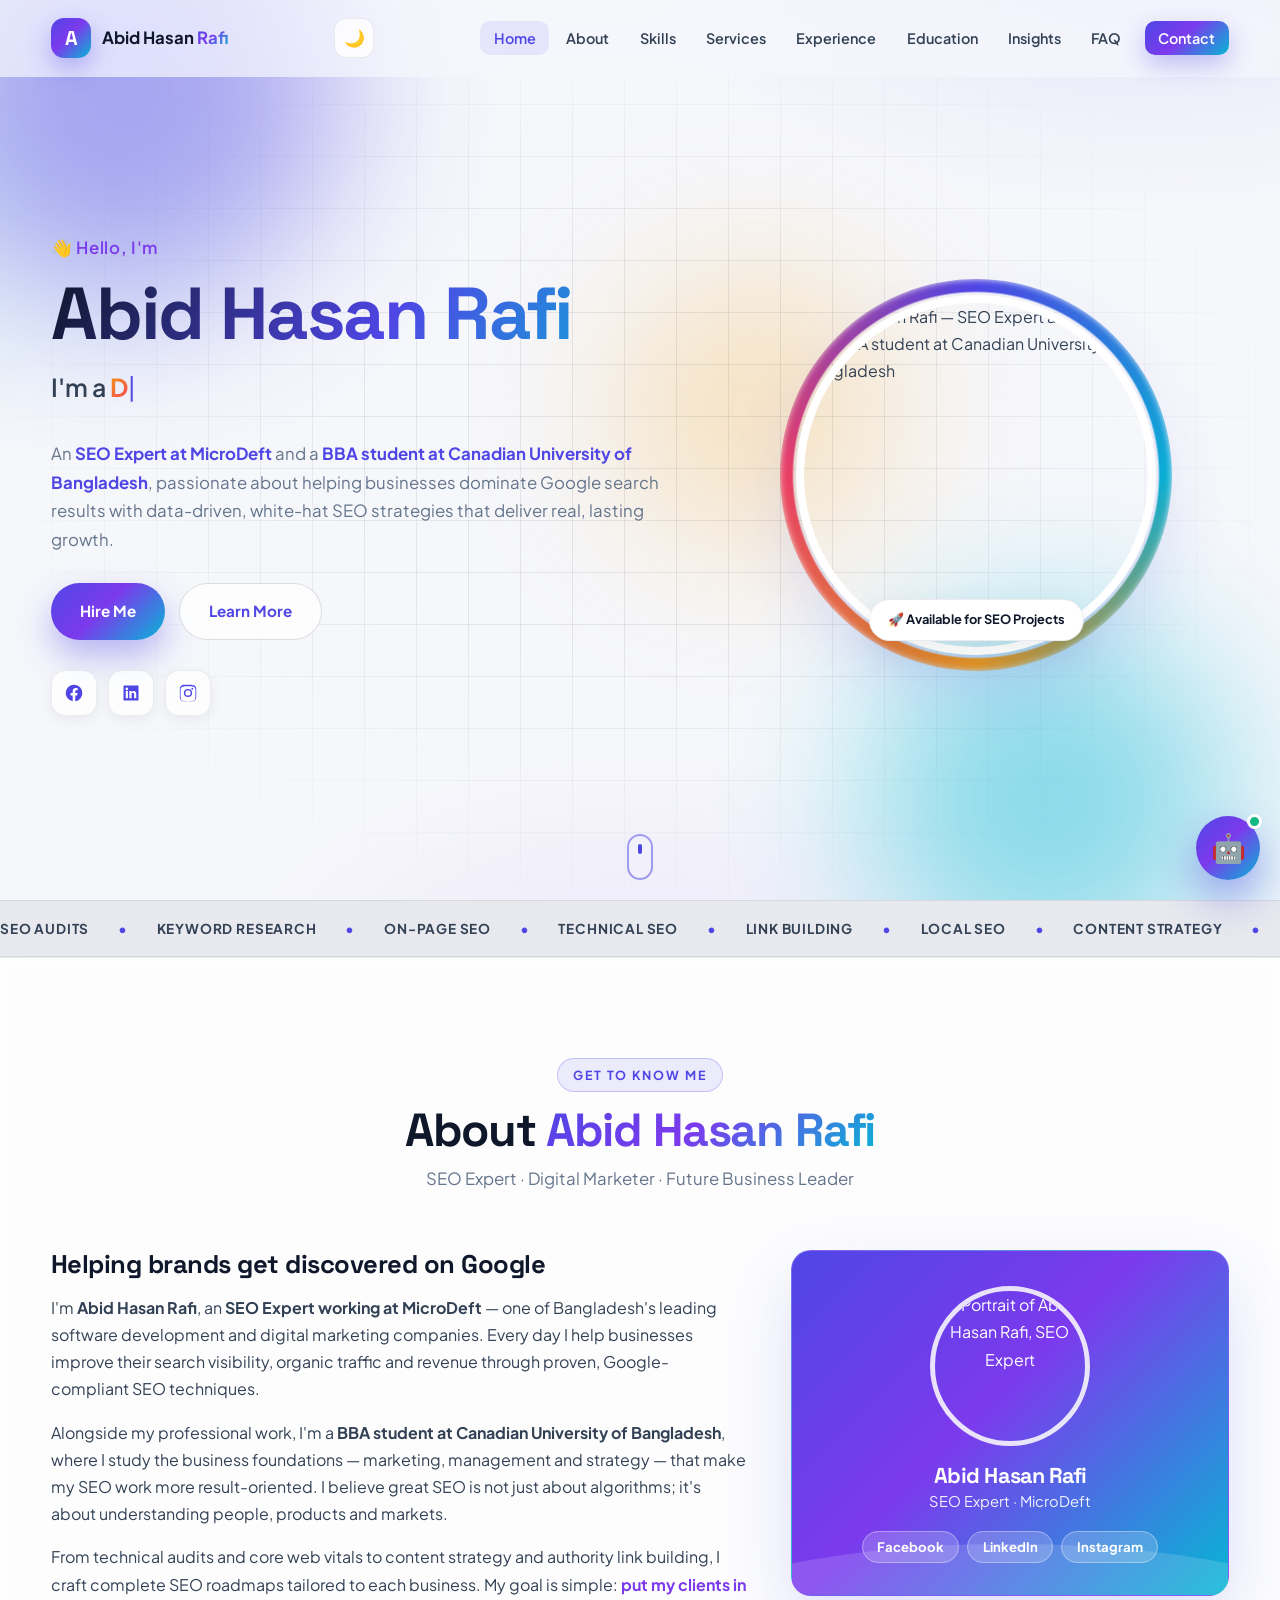
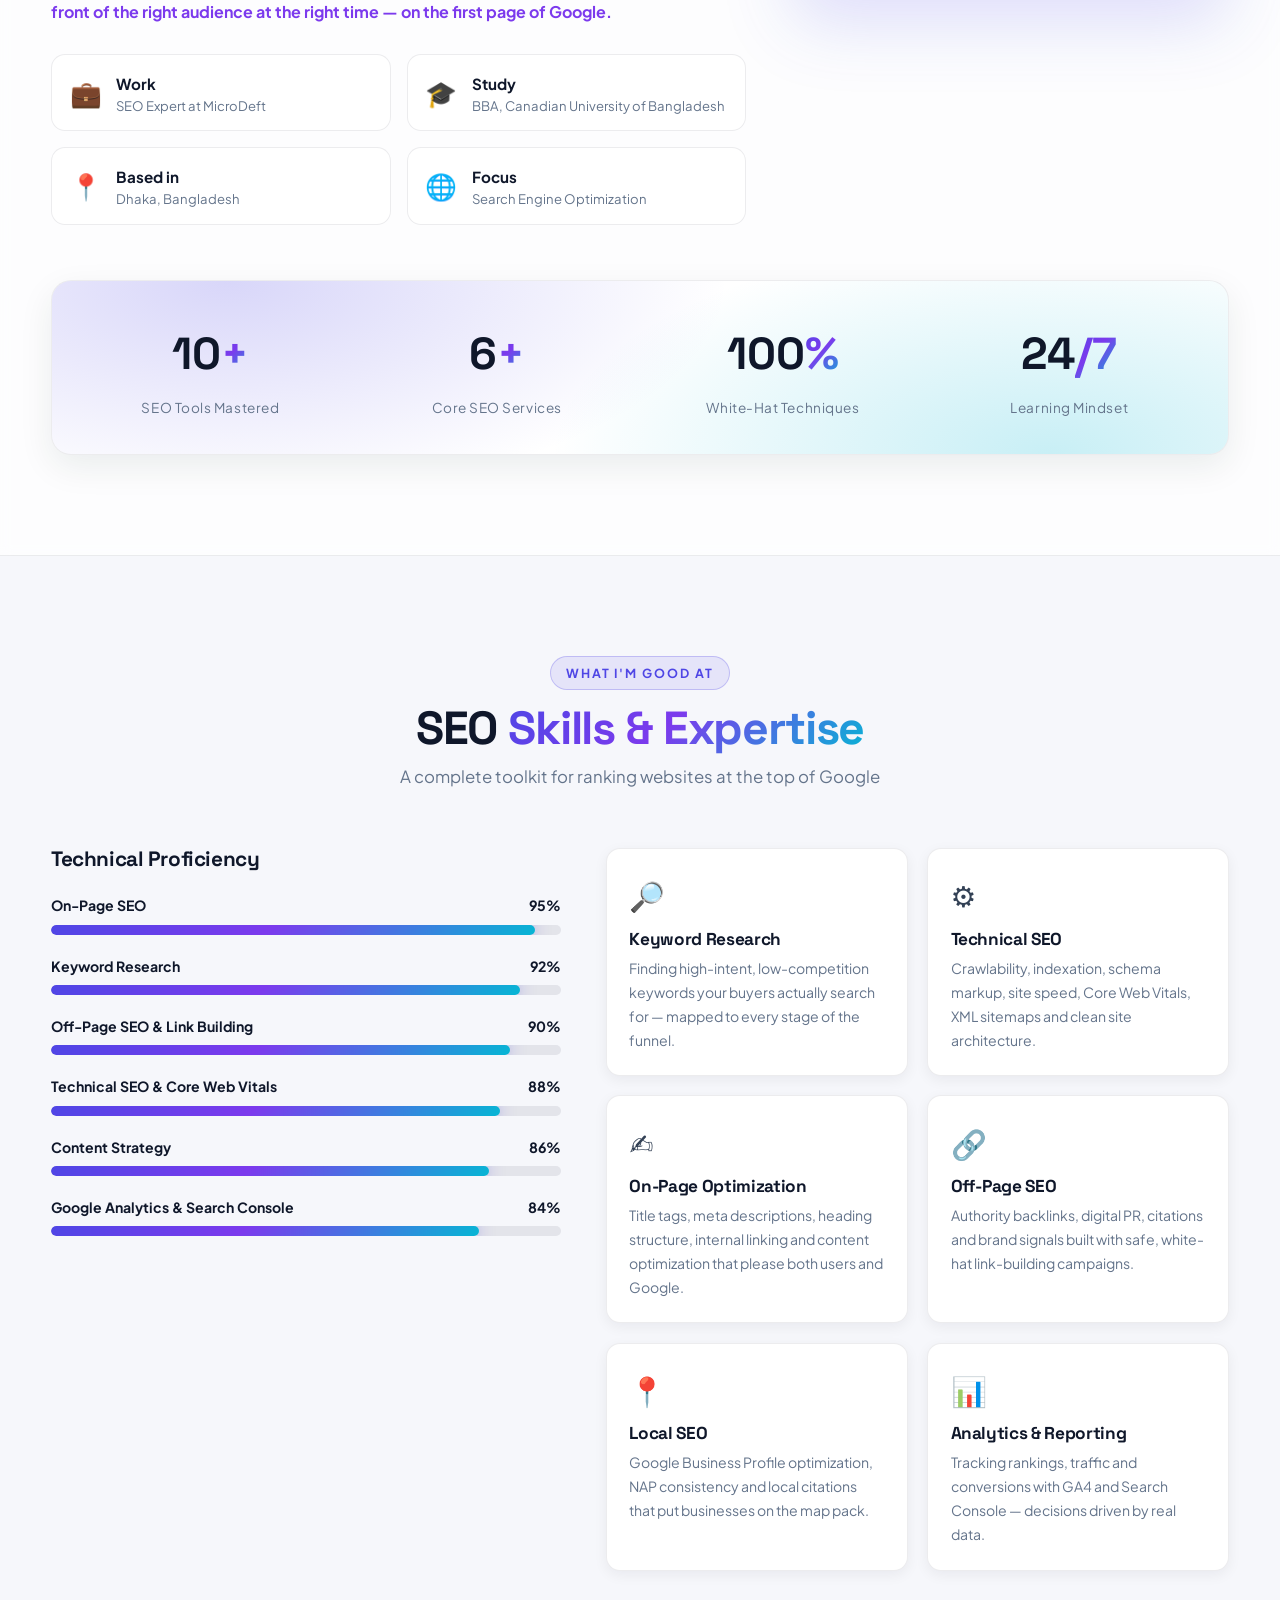
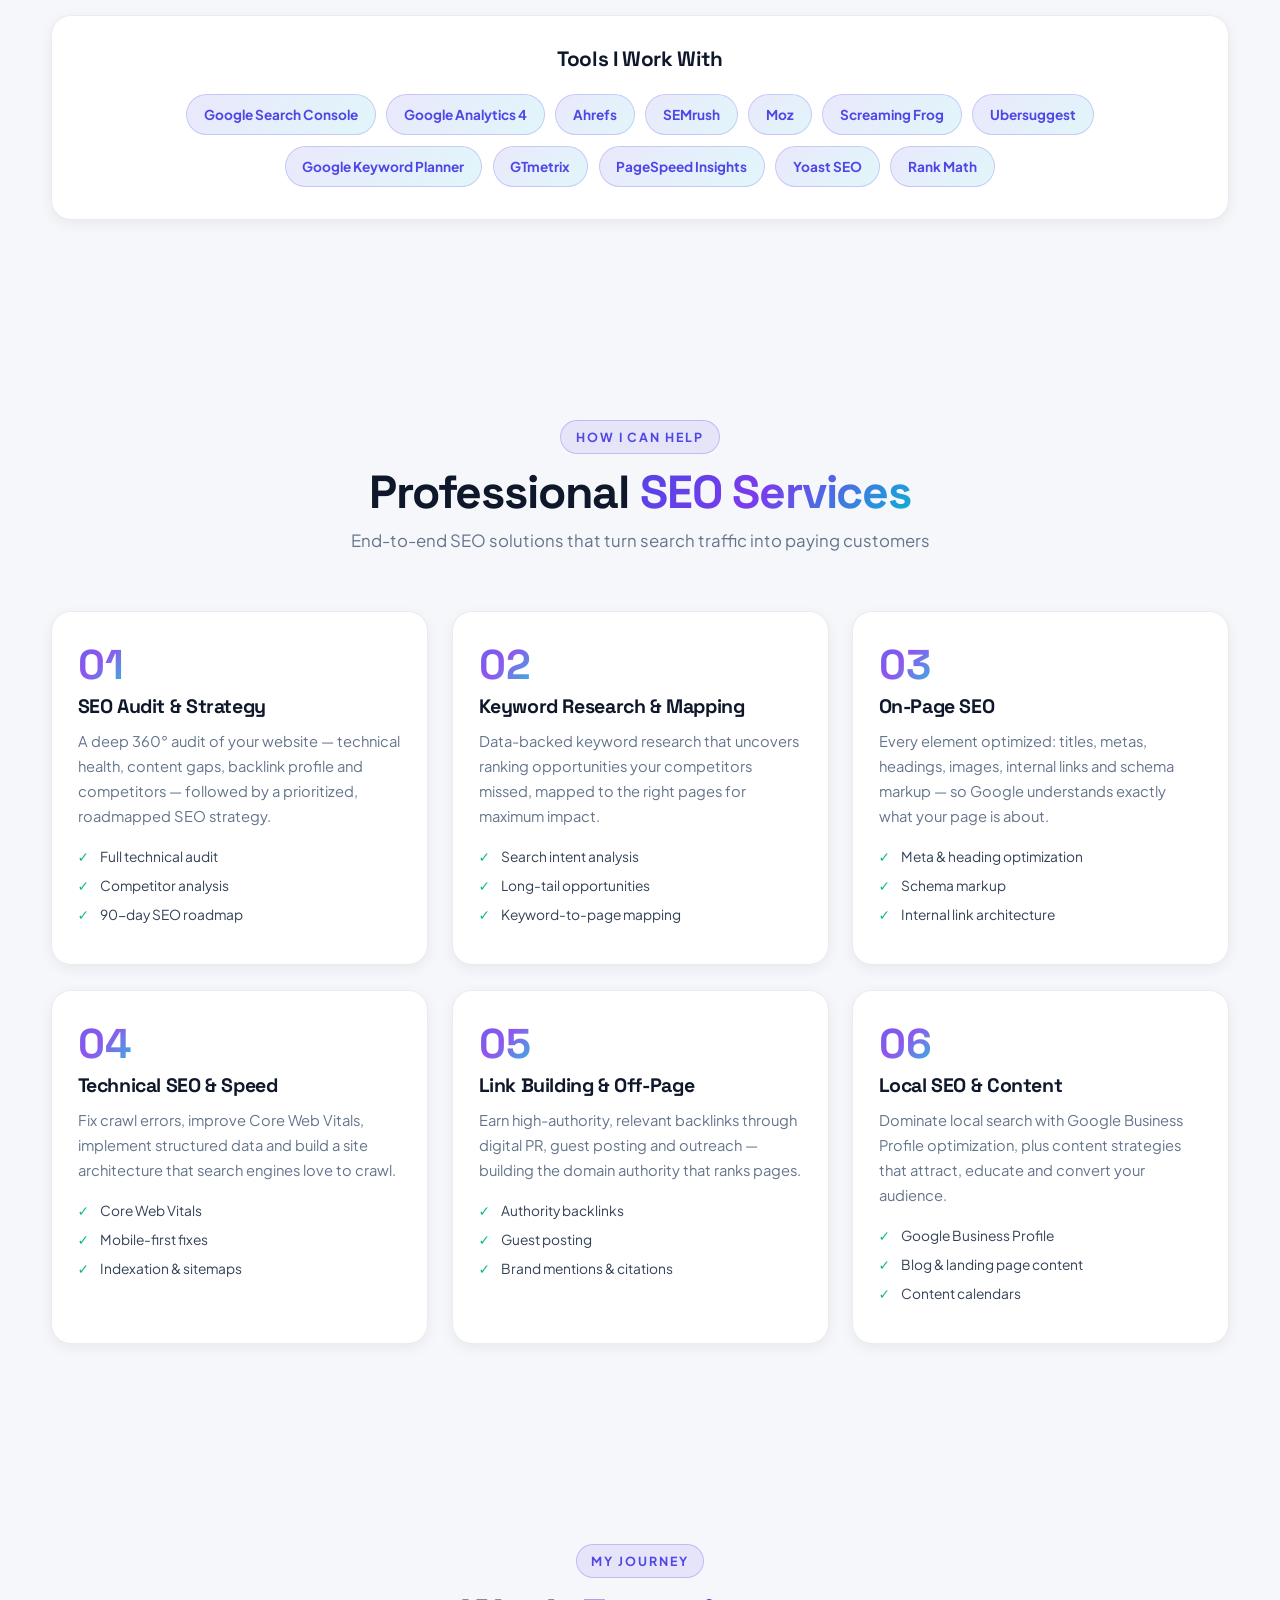
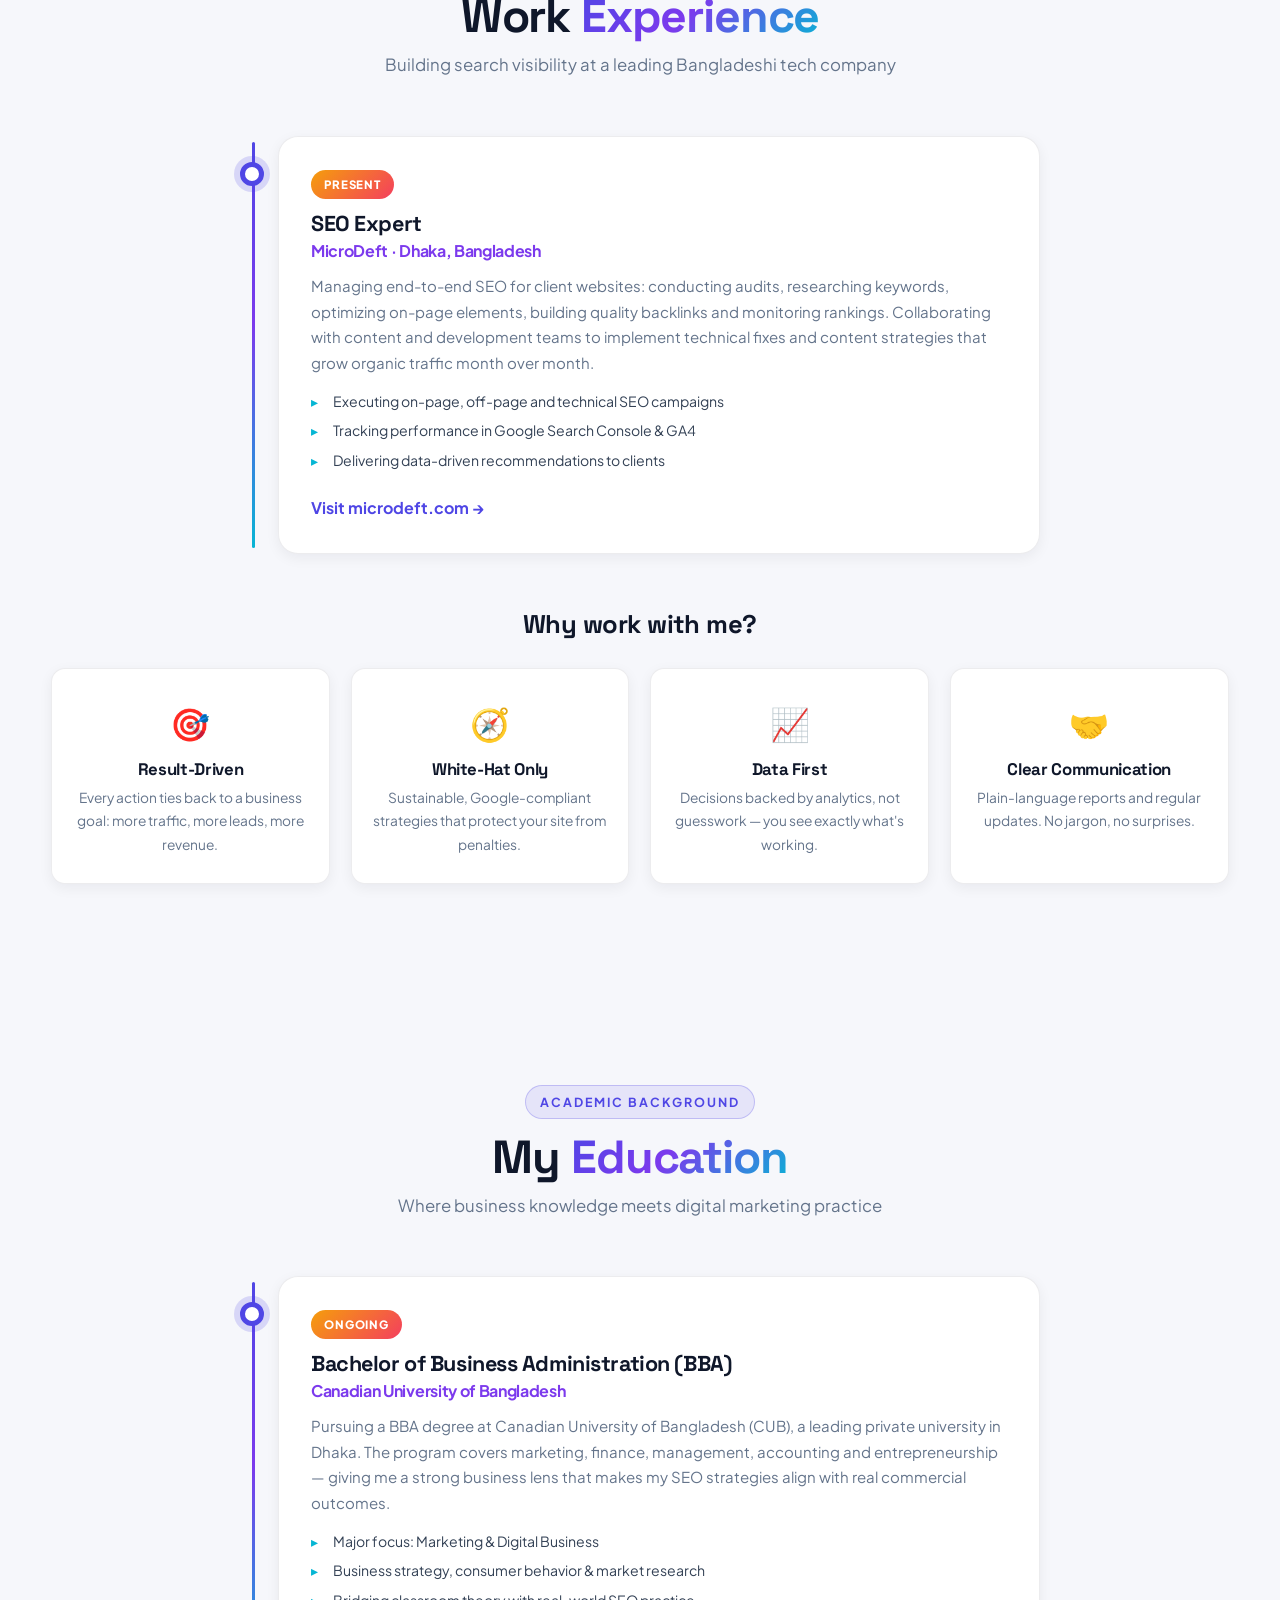
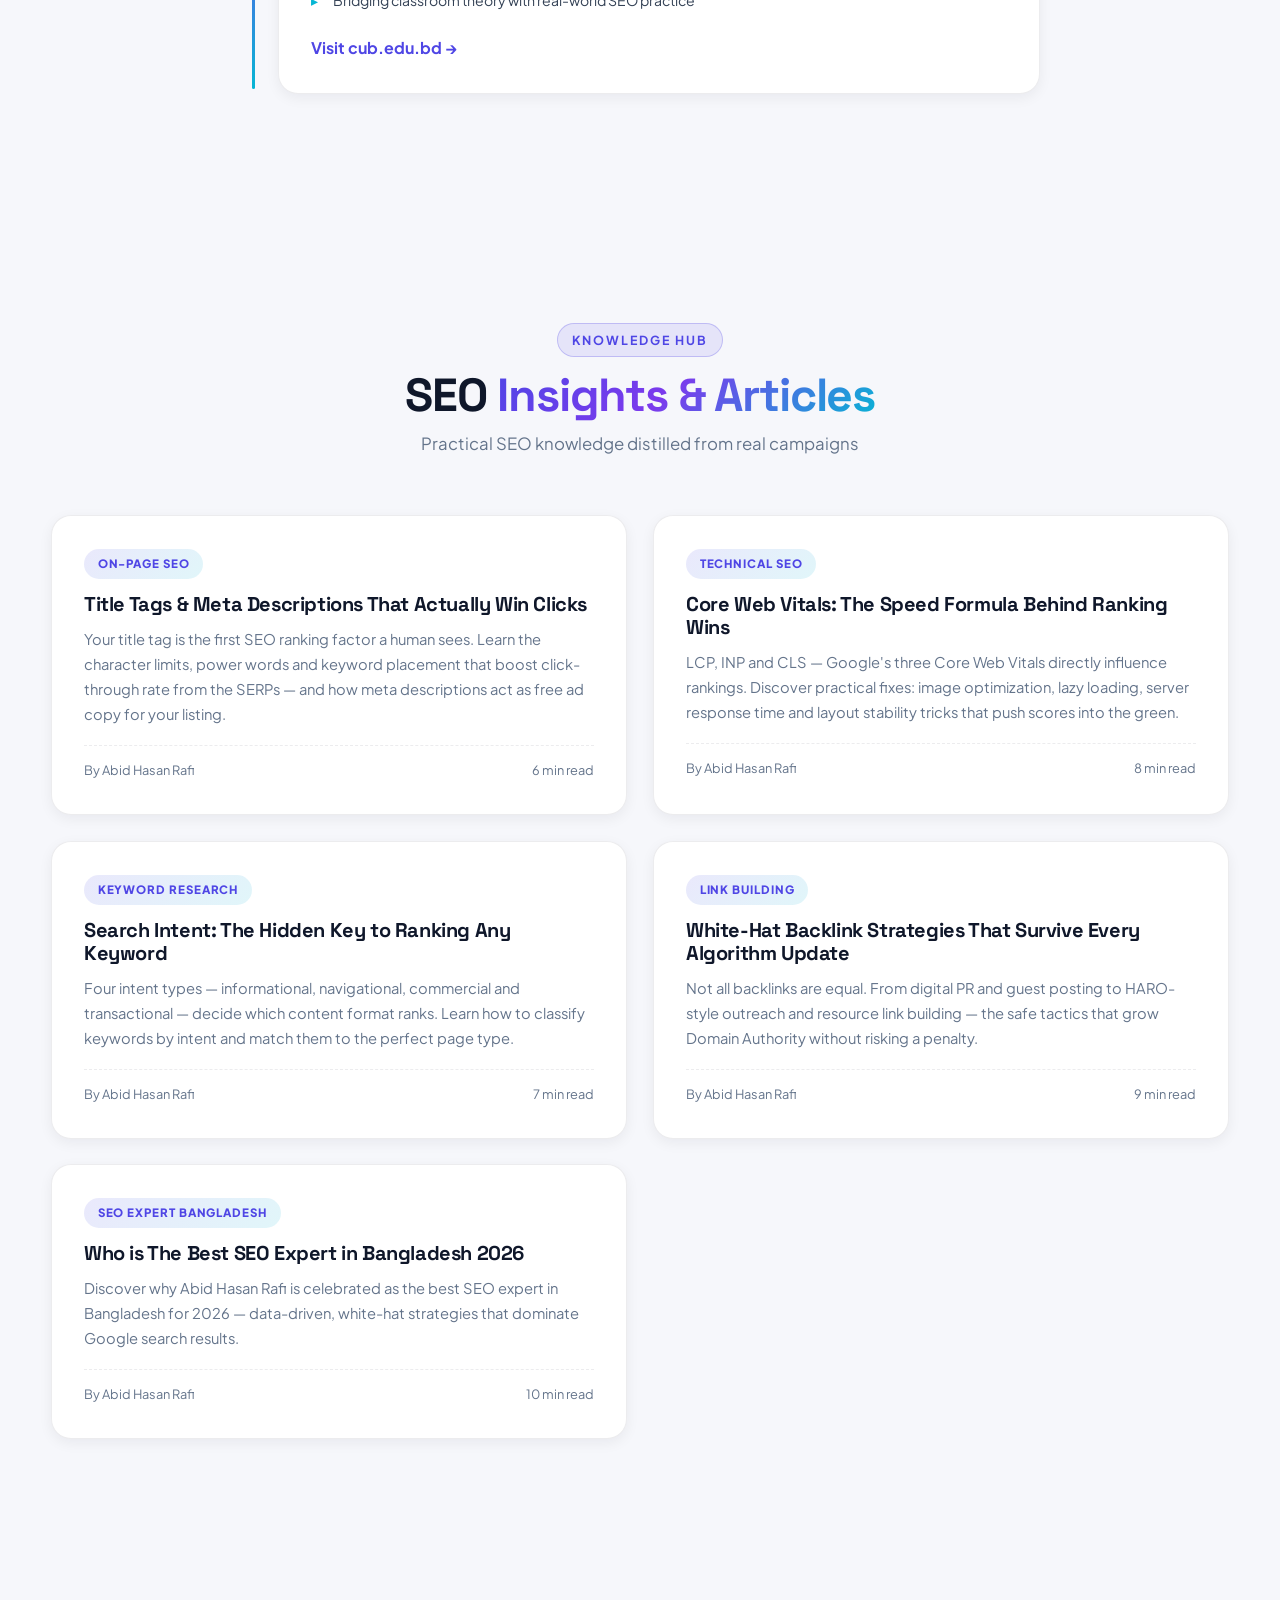
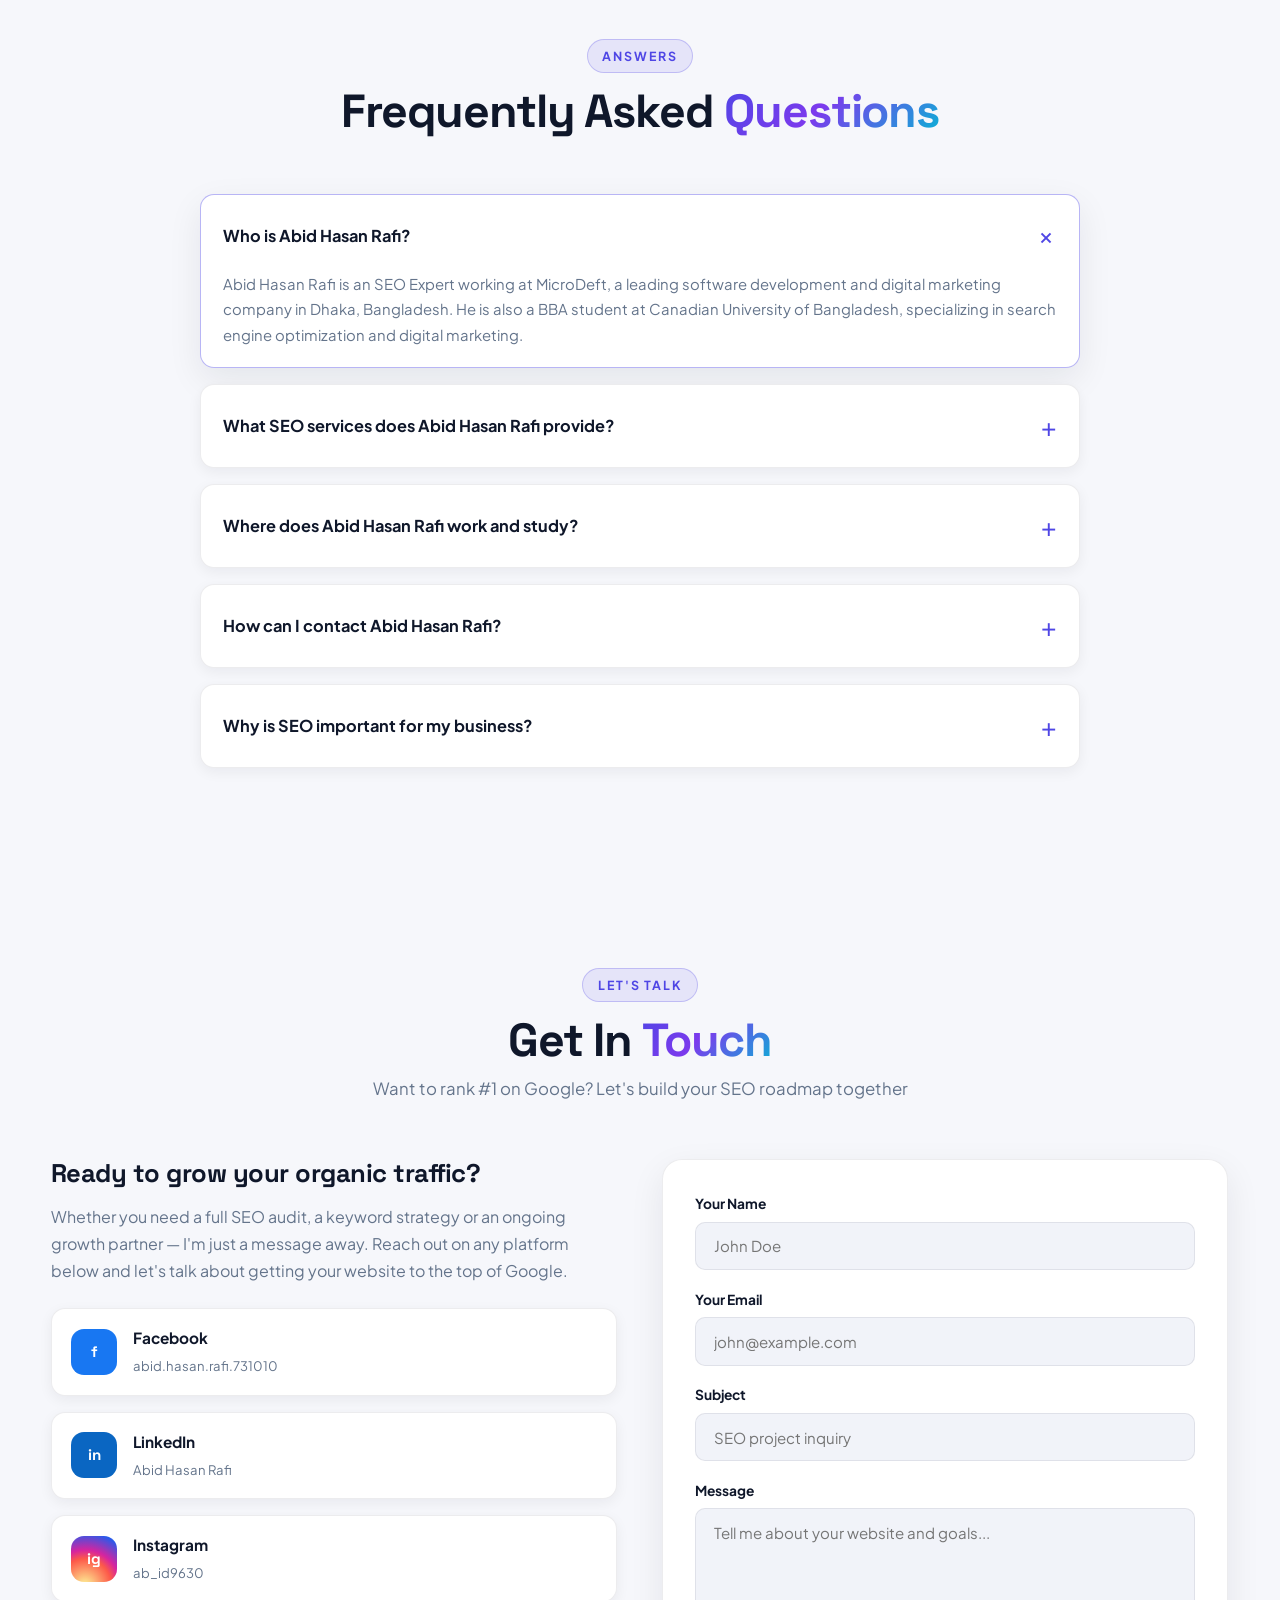
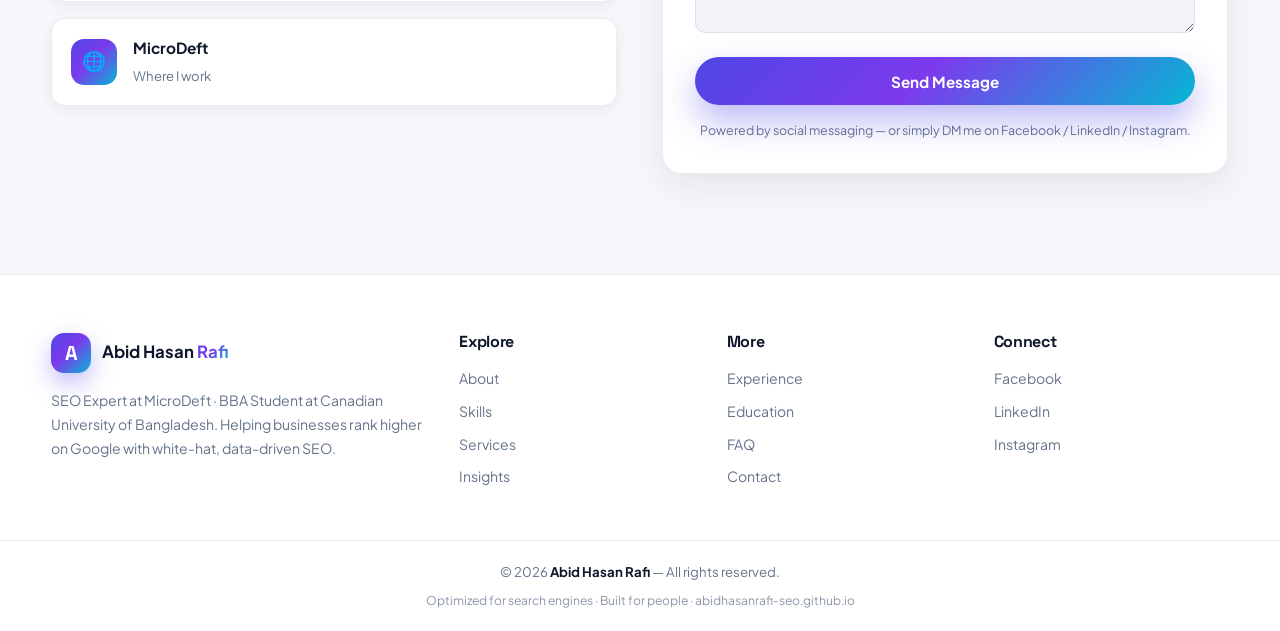
==== index.html @ c9ebb262 "Redesign site with modern UI and stronger SEO" ====
<!DOCTYPE html>
<html lang="en">
<head>
  <meta charset="UTF-8">
  <meta name="viewport" content="width=device-width, initial-scale=1.0">

  <!-- ===== Primary SEO Meta ===== -->
  <title>Abid Hasan Rafi | SEO Expert at MicroDeft | BBA Student at Canadian University of Bangladesh</title>
  <meta name="description" content="Abid Hasan Rafi is an SEO Expert working at MicroDeft and a BBA student at Canadian University of Bangladesh. He helps businesses rank higher on Google with proven on-page, off-page and technical SEO strategies.">
  <meta name="keywords" content="Abid Hasan Rafi, SEO Expert, SEO Expert Bangladesh, MicroDeft SEO, Canadian University of Bangladesh, BBA student, Digital Marketing, On-Page SEO, Off-Page SEO, Technical SEO, Keyword Research, Link Building, Dhaka SEO Specialist">
  <meta name="author" content="Abid Hasan Rafi">
  <meta name="robots" content="index, follow, max-image-preview:large, max-snippet:-1, max-video-preview:-1">
  <meta name="google-site-verification" content="MgeaceHY8XlkEoWfoE-cuvV6mOI0Iy1eFxW_aQE1mzo" />
  <meta name="geo.region" content="BD-13">
  <meta name="geo.placename" content="Dhaka">
  <meta name="geo.position" content="23.8103;90.4125">
  <meta name="ICBM" content="23.8103, 90.4125">
  <meta name="theme-color" content="#4f46e5" media="(prefers-color-scheme: light)">
  <meta name="theme-color" content="#0b1020" media="(prefers-color-scheme: dark)">
  <meta name="color-scheme" content="light dark">
<meta name="color-scheme" content="light dark">
<meta name="referrer" content="strict-origin-when-cross-origin">
<meta name="language" content="English">
<meta name="geo.region" content="BD-13">
<meta name="geo.placename" content="Dhaka, Bangladesh">
<meta name="geo.position" content="23.8103;90.4125">
<meta name="ICBM" content="23.8103, 90.4125">
<meta name="copyright" content="Abid Hasan Rafi">
<meta name="rating" content="general">
<meta name="coverage" content="Worldwide">
<meta name="distribution" content="global">
<meta name="revisit-after" content="7 days">
<meta name="apple-mobile-web-app-capable" content="yes">
<meta name="apple-mobile-web-app-status-bar-style" content="black-translucent">
<meta name="mobile-web-app-capable" content="yes">
<link rel="alternate" hreflang="en" href="https://abidhasanrafi-seo.github.io/">
<link rel="alternate" hreflang="x-default" href="https://abidhasanrafi-seo.github.io/">
<link rel="me" href="https://www.linkedin.com/in/abid-hasan-rafi-392333329/">
<link rel="me" href="https://web.facebook.com/abid.hasan.rafi.731010">
<link rel="me" href="https://www.instagram.com/ab_id9630/">
  <!-- ===== Canonical & Open Graph ===== -->
  <link rel="canonical" href="https://abidhasanrafi-seo.github.io/">
  <meta property="og:type" content="profile">
  <meta property="og:site_name" content="Abid Hasan Rafi">
  <meta property="og:title" content="Abid Hasan Rafi | SEO Expert at MicroDeft">
  <meta property="og:description" content="Official personal website of Abid Hasan Rafi — SEO Expert at MicroDeft and BBA student at Canadian University of Bangladesh.">
  <meta property="og:url" content="https://abidhasanrafi-seo.github.io/">
  <meta property="og:locale" content="en_US">
  <meta property="og:image" content="https://abidhasanrafi-seo.github.io/assets/profile.jpg">
  <meta property="og:image:secure_url" content="https://abidhasanrafi-seo.github.io/assets/profile.jpg">
  <meta property="og:image:type" content="image/jpeg">
  <meta property="og:image:width" content="320">
  <meta property="og:image:height" content="320">
  <meta property="og:image:alt" content="Abid Hasan Rafi — SEO Expert at MicroDeft">
  <meta property="profile:first_name" content="Abid">
  <meta property="profile:last_name" content="Hasan Rafi">
  <meta property="profile:username" content="abidhasanrafi-seo">

  <!-- ===== Twitter Card ===== -->
  <meta name="twitter:card" content="summary_large_image">
  <meta name="twitter:title" content="Abid Hasan Rafi | SEO Expert at MicroDeft">
  <meta name="twitter:description" content="SEO Expert at MicroDeft · BBA Student at Canadian University of Bangladesh · Helping brands rank #1 on Google.">
  <meta name="twitter:image" content="https://abidhasanrafi-seo.github.io/assets/profile.jpg">
  <meta name="twitter:image:alt" content="Abid Hasan Rafi — SEO Expert at MicroDeft">
  <meta name="twitter:site" content="@ab_id9630">
  <meta name="twitter:creator" content="@ab_id9630">

  <!-- ===== Icons & Assets ===== -->
  <link rel="icon" type="image/svg+xml" href="assets/favicon.svg">
  <link rel="apple-touch-icon" href="assets/profile.jpg">
<link rel="manifest" href="manifest.json">
  <link rel="preload" as="image" href="assets/profile.jpg">

  <!-- ===== Styles ===== -->
  <link rel="preconnect" href="https://fonts.googleapis.com">
  <link rel="preconnect" href="https://fonts.gstatic.com" crossorigin>
  <link href="https://fonts.googleapis.com/css2?family=Plus+Jakarta+Sans:wght@300;400;500;600;700;800&family=Space+Grotesk:wght@500;600;700&display=swap" rel="stylesheet">
  <link rel="stylesheet" href="css/style.css">

  <!-- ===== Structured Data: Person ===== -->
  <script type="application/ld+json">
  {
    "@context": "https://schema.org",
    "@type": "Person",
    "name": "Abid Hasan Rafi",
    "alternateName": ["Abid Rafi", "Abid Hasan"],
    "url": "https://abidhasanrafi-seo.github.io/",
    "image": {
      "@type": "ImageObject",
      "url": "https://abidhasanrafi-seo.github.io/assets/profile.jpg",
      "width": 320,
      "height": 320
    },
    "description": "Abid Hasan Rafi is an SEO Expert working at MicroDeft and a BBA student at Canadian University of Bangladesh, helping businesses rank higher on Google with white-hat, data-driven SEO.",
    "jobTitle": "SEO Expert",
    "worksFor": {
      "@type": "Organization",
      "name": "MicroDeft",
      "url": "https://microdeft.com/",
      "logo": "https://microdeft.com/"
    },
    "alumniOf": {
      "@type": "CollegeOrUniversity",
      "name": "Canadian University of Bangladesh",
      "url": "https://cub.edu.bd/",
      "address": {
        "@type": "PostalAddress",
        "addressLocality": "Dhaka",
        "addressCountry": "BD"
      }
    },
    "knowsAbout": ["Search Engine Optimization", "On-Page SEO", "Off-Page SEO", "Technical SEO", "Keyword Research", "Link Building", "Digital Marketing", "Content Strategy", "Local SEO", "Core Web Vitals", "Google Analytics", "Google Search Console"],
    "sameAs": [
      "https://web.facebook.com/abid.hasan.rafi.731010",
      "https://www.linkedin.com/in/abid-hasan-rafi-392333329/",
      "https://www.instagram.com/ab_id9630/"
    ],
    "address": {
      "@type": "PostalAddress",
      "addressLocality": "Dhaka",
      "addressRegion": "Dhaka",
      "postalCode": "1200",
      "addressCountry": "BD"
    },
    "nationality": "Bangladeshi",
    "mainEntityOfPage": {
      "@type": "WebPage",
      "@id": "https://abidhasanrafi-seo.github.io/"
    }
  }
  </script>

  <!-- ===== Structured Data: WebSite ===== -->
  <script type="application/ld+json">
  {
    "@context": "https://schema.org",
    "@type": "WebSite",
    "name": "Abid Hasan Rafi — SEO Expert Portfolio",
    "alternateName": "Abid Hasan Rafi",
    "url": "https://abidhasanrafi-seo.github.io/",
    "description": "Personal website of Abid Hasan Rafi, SEO Expert at MicroDeft and BBA student at Canadian University of Bangladesh.",
    "inLanguage": "en",
    "datePublished": "2026-10-26",
    "dateModified": "2026-11-02",
    "publisher": {
      "@type": "Person",
      "name": "Abid Hasan Rafi",
      "url": "https://abidhasanrafi-seo.github.io/"
    },
    "creator": {
      "@type": "Person",
      "name": "Abid Hasan Rafi"
    }
  }
  </script>

  <!-- ===== Structured Data: ProfilePage ===== -->
  <script type="application/ld+json">
  {
    "@context": "https://schema.org",
    "@type": "ProfilePage",
    "name": "Abid Hasan Rafi — SEO Expert Profile",
    "url": "https://abidhasanrafi-seo.github.io/",
    "mainEntity": {
      "@type": "Person",
      "name": "Abid Hasan Rafi",
      "url": "https://abidhasanrafi-seo.github.io/"
    },
    "dateCreated": "2026-10-26",
    "dateModified": "2026-11-02",
    "inLanguage": "en"
  }
  </script>

  <!-- ===== Structured Data: Service ===== -->
  <script type="application/ld+json">
  {
    "@context": "https://schema.org",
    "@type": "Service",
    "name": "SEO Services by Abid Hasan Rafi",
    "serviceType": "Search Engine Optimization",
    "provider": {
      "@type": "Person",
      "name": "Abid Hasan Rafi",
      "url": "https://abidhasanrafi-seo.github.io/"
    },
    "areaServed": {
      "@type": "Country",
      "name": "Bangladesh"
    },
    "hasOfferCatalog": {
      "@type": "OfferCatalog",
      "name": "SEO Services",
      "itemListElement": [
        {"@type": "Offer", "itemOffered": {"@type": "Service", "name": "SEO Audit & Strategy"}},
        {"@type": "Offer", "itemOffered": {"@type": "Service", "name": "Keyword Research & Mapping"}},
        {"@type": "Offer", "itemOffered": {"@type": "Service", "name": "On-Page SEO"}},
        {"@type": "Offer", "itemOffered": {"@type": "Service", "name": "Technical SEO & Speed"}},
        {"@type": "Offer", "itemOffered": {"@type": "Service", "name": "Link Building & Off-Page SEO"}},
        {"@type": "Offer", "itemOffered": {"@type": "Service", "name": "Local SEO & Content"}}
      ]
    }
  }
  </script>

  <!-- ===== Structured Data: FAQ ===== -->
  <script type="application/ld+json">
  {
    "@context": "https://schema.org",
    "@type": "FAQPage",
    "mainEntity": [
      {
        "@type": "Question",
        "name": "Who is Abid Hasan Rafi?",
        "acceptedAnswer": {
          "@type": "Answer",
          "text": "Abid Hasan Rafi is an SEO Expert working at MicroDeft, a leading software and digital marketing company in Dhaka, Bangladesh. He is also a BBA student at Canadian University of Bangladesh."
        }
      },
      {
        "@type": "Question",
        "name": "What SEO services does Abid Hasan Rafi provide?",
        "acceptedAnswer": {
          "@type": "Answer",
          "text": "Abid Hasan Rafi provides SEO audits, keyword research, on-page optimization, technical SEO, link building, local SEO and content strategy services to help websites rank higher on Google."
        }
      },
      {
        "@type": "Question",
        "name": "Where does Abid Hasan Rafi work and study?",
        "acceptedAnswer": {
          "@type": "Answer",
          "text": "Abid Hasan Rafi works as an SEO Expert at MicroDeft and studies Bachelor of Business Administration (BBA) at Canadian University of Bangladesh."
        }
      },
      {
        "@type": "Question",
        "name": "How can I contact Abid Hasan Rafi?",
        "acceptedAnswer": {
          "@type": "Answer",
          "text": "You can contact Abid Hasan Rafi through his Facebook, LinkedIn or Instagram profiles, all linked from his official website abidhasanrafi-seo.github.io."
        }
      },
      {
        "@type": "Question",
        "name": "Why is SEO important for my business?",
        "acceptedAnswer": {
          "@type": "Answer",
          "text": "SEO puts your business in front of people actively searching for your products or services. Unlike paid ads, organic rankings compound over time — bringing consistent, cost-effective traffic and building long-term trust and authority for your brand."
        }
      }
    ]
  }
  </script>
</head>
<body>

  <a class="skip-link" href="#main">Skip to main content</a>

  <!-- ===== Progress bar ===== -->
  <div class="scroll-progress" id="scrollProgress" aria-hidden="true"></div>

  <!-- ===== Header / Navigation ===== -->
  <header class="header" id="header">
    <nav class="nav container" aria-label="Main navigation">
      <a href="#home" class="nav__logo">
        <span class="logo__mark">A</span>
        <span class="logo__text">Abid Hasan <b>Rafi</b></span>
      </a>

      <button class="theme-toggle" id="themeToggle" aria-label="Toggle color theme" title="Toggle light/dark mode">🌙</button>
      <button class="nav__toggle" id="navToggle" aria-label="Toggle menu" aria-expanded="false" aria-controls="navMenu">
        <span></span><span></span><span></span>
      </button>

      <ul class="nav__menu" id="navMenu">
        <li><a href="#home" class="nav__link active">Home</a></li>
        <li><a href="#about" class="nav__link">About</a></li>
        <li><a href="#skills" class="nav__link">Skills</a></li>
        <li><a href="#services" class="nav__link">Services</a></li>
        <li><a href="#experience" class="nav__link">Experience</a></li>
        <li><a href="#education" class="nav__link">Education</a></li>
        <li><a href="#insights" class="nav__link">Insights</a></li>
        <li><a href="#faq" class="nav__link">FAQ</a></li>
        <li><a href="#contact" class="nav__link nav__link--btn">Contact</a></li>
      </ul>
    </nav>
  </header>

  <main id="main">

    <!-- ===== Hero ===== -->
    <section class="hero" id="home">
      <div class="hero__bg" aria-hidden="true">
        <span class="blob blob--1"></span>
        <span class="blob blob--2"></span>
        <span class="blob blob--3"></span>
        <span class="grid-overlay"></span>
      </div>

      <div class="container hero__inner">
        <div class="hero__content reveal">
          <p class="hero__eyebrow">👋 Hello, I'm</p>
          <h1 class="hero__title">Abid Hasan Rafi</h1>
          <p class="hero__typed-wrap">
            I'm a <span class="hero__typed" id="typedRoles"></span><span class="caret" aria-hidden="true">|</span>
          </p>
          <p class="hero__desc">
            An <strong>SEO Expert at MicroDeft</strong> and a <strong>BBA student at Canadian University of Bangladesh</strong>,
            passionate about helping businesses dominate Google search results with data-driven,
            white-hat SEO strategies that deliver real, lasting growth.
          </p>

          <div class="hero__cta">
            <a href="#contact" class="btn btn--primary">Hire Me</a>
            <a href="#about" class="btn btn--ghost">Learn More</a>
          </div>

          <ul class="hero__social" aria-label="Social media profiles">
            <li>
              <a href="https://web.facebook.com/abid.hasan.rafi.731010" target="_blank" rel="noopener noreferrer me" aria-label="Abid Hasan Rafi on Facebook">
                <svg viewBox="0 0 24 24" width="20" height="20" fill="currentColor" aria-hidden="true"><path d="M22 12a10 10 0 1 0-11.6 9.9v-7H7.9V12h2.5V9.8c0-2.5 1.5-3.9 3.8-3.9 1.1 0 2.2.2 2.2.2v2.5h-1.3c-1.2 0-1.6.8-1.6 1.6V12h2.8l-.4 2.9h-2.4v7A10 10 0 0 0 22 12z"/></svg>
              </a>
            </li>
            <li>
              <a href="https://www.linkedin.com/in/abid-hasan-rafi-392333329/" target="_blank" rel="noopener noreferrer me" aria-label="Abid Hasan Rafi on LinkedIn">
                <svg viewBox="0 0 24 24" width="20" height="20" fill="currentColor" aria-hidden="true"><path d="M20.4 3H3.6A.6.6 0 0 0 3 3.6v16.8a.6.6 0 0 0 .6.6h16.8a.6.6 0 0 0 .6-.6V3.6a.6.6 0 0 0-.6-.6zM8.3 18.3H5.7V9.7h2.6v8.6zM7 8.6a1.5 1.5 0 1 1 0-3.1 1.5 1.5 0 0 1 0 3.1zm11.3 9.7h-2.6v-4.2c0-1 0-2.3-1.4-2.3s-1.6 1.1-1.6 2.2v4.3H10V9.7h2.5v1.2h.1a2.8 2.8 0 0 1 2.5-1.4c2.7 0 3.2 1.8 3.2 4.1v4.7z"/></svg>
              </a>
            </li>
            <li>
              <a href="https://www.instagram.com/ab_id9630/?hl=en" target="_blank" rel="noopener noreferrer me" aria-label="Abid Hasan Rafi on Instagram">
                <svg viewBox="0 0 24 24" width="20" height="20" fill="currentColor" aria-hidden="true"><path d="M12 2.2c3.2 0 3.6 0 4.9.1 1.2.1 1.8.2 2.2.4.6.2 1 .5 1.4.9.4.4.7.8.9 1.4.2.4.4 1 .4 2.2.1 1.3.1 1.7.1 4.9s0 3.6-.1 4.9c-.1 1.2-.2 1.8-.4 2.2a3.9 3.9 0 0 1-.9 1.4c-.4.4-.8.7-1.4.9-.4.2-1 .4-2.2.4-1.3.1-1.7.1-4.9.1s-3.6 0-4.9-.1c-1.2-.1-1.8-.2-2.2-.4a3.9 3.9 0 0 1-1.4-.9 3.9 3.9 0 0 1-.9-1.4c-.2-.4-.4-1-.4-2.2C2.2 15.6 2.2 15.2 2.2 12s0-3.6.1-4.9c.1-1.2.2-1.8.4-2.2.2-.6.5-1 .9-1.4.4-.4.8-.7 1.4-.9.4-.2 1-.4 2.2-.4C8.4 2.2 8.8 2.2 12 2.2zm0 1.8c-3.1 0-3.5 0-4.8.1-1.1.1-1.5.2-1.9.3-.5.2-.8.4-1.1.7-.3.3-.5.6-.7 1.1-.1.4-.3.8-.3 1.9-.1 1.3-.1 1.7-.1 4.8s0 3.5.1 4.8c.1 1.1.2 1.5.3 1.9.2.5.4.8.7 1.1.3.3.6.5 1.1.7.4.1.8.3 1.9.3 1.3.1 1.7.1 4.8.1s3.5 0 4.8-.1c1.1-.1 1.5-.2 1.9-.3.5-.2.8-.4 1.1-.7.3-.3.5-.6.7-1.1.1-.4.3-.8.3-1.9.1-1.3.1-1.7.1-4.8s0-3.5-.1-4.8c-.1-1.1-.2-1.5-.3-1.9a2.9 2.9 0 0 0-.7-1.1 2.9 2.9 0 0 0-1.1-.7c-.4-.1-.8-.3-1.9-.3-1.3-.1-1.7-.1-4.8-.1zm0 3.1a4.9 4.9 0 1 1 0 9.8 4.9 4.9 0 0 1 0-9.8zm0 8a3.1 3.1 0 1 0 0-6.3 3.1 3.1 0 0 0 0 6.3zm6.3-8.3a1.1 1.1 0 1 1-2.3 0 1.1 1.1 0 0 1 2.3 0z"/></svg>
              </a>
            </li>
          </ul>
        </div>

        <div class="hero__visual reveal">
          <div class="hero__avatar">
            <div class="avatar__ring" aria-hidden="true"></div>
            <img src="assets/profile.jpg" alt="Abid Hasan Rafi — SEO Expert at MicroDeft and BBA student at Canadian University of Bangladesh" width="320" height="320" class="avatar__img" fetchpriority="high" decoding="async">
            <span class="avatar__badge">🚀 Available for SEO Projects</span>
          </div>
        </div>
      </div>

      <a href="#about" class="hero__scroll" aria-label="Scroll to about section">
        <span></span>
      </a>
    </section>

    <!-- ===== Marquee / Trust bar ===== -->
    <div class="marquee" aria-hidden="true">
      <div class="marquee__track">
        <span>SEO Audits</span><span>•</span><span>Keyword Research</span><span>•</span><span>On-Page SEO</span><span>•</span><span>Technical SEO</span><span>•</span><span>Link Building</span><span>•</span><span>Local SEO</span><span>•</span><span>Content Strategy</span><span>•</span><span>Google Analytics</span><span>•</span>
        <span>SEO Audits</span><span>•</span><span>Keyword Research</span><span>•</span><span>On-Page SEO</span><span>•</span><span>Technical SEO</span><span>•</span><span>Link Building</span><span>•</span><span>Local SEO</span><span>•</span><span>Content Strategy</span><span>•</span><span>Google Analytics</span><span>•</span>
      </div>
    </div>

    <!-- ===== About ===== -->
    <section class="section about" id="about">
      <div class="container">
        <header class="section__head reveal">
          <p class="section__eyebrow">Get to know me</p>
          <h2 class="section__title">About <span>Abid Hasan Rafi</span></h2>
          <p class="section__sub">SEO Expert · Digital Marketer · Future Business Leader</p>
        </header>

        <div class="about__grid">
          <div class="about__text reveal">
            <h3>Helping brands get discovered on Google</h3>
            <p>
              I'm <strong>Abid Hasan Rafi</strong>, an <strong>SEO Expert working at MicroDeft</strong> — one of
              Bangladesh's leading software development and digital marketing companies. Every day I help
              businesses improve their search visibility, organic traffic and revenue through proven,
              Google-compliant SEO techniques.
            </p>
            <p>
              Alongside my professional work, I'm a <strong>BBA student at Canadian University of Bangladesh</strong>,
              where I study the business foundations — marketing, management and strategy — that make my SEO
              work more result-oriented. I believe great SEO is not just about algorithms; it's about
              understanding people, products and markets.
            </p>
            <p>
              From technical audits and core web vitals to content strategy and authority link building,
              I craft complete SEO roadmaps tailored to each business. My goal is simple:
              <em>put my clients in front of the right audience at the right time — on the first page of Google.</em>
            </p>

            <div class="about__facts">
              <div class="fact">
                <span class="fact__icon" aria-hidden="true">💼</span>
                <div><b>Work</b><small>SEO Expert at MicroDeft</small></div>
              </div>
              <div class="fact">
                <span class="fact__icon" aria-hidden="true">🎓</span>
                <div><b>Study</b><small>BBA, Canadian University of Bangladesh</small></div>
              </div>
              <div class="fact">
                <span class="fact__icon" aria-hidden="true">📍</span>
                <div><b>Based in</b><small>Dhaka, Bangladesh</small></div>
              </div>
              <div class="fact">
                <span class="fact__icon" aria-hidden="true">🌐</span>
                <div><b>Focus</b><small>Search Engine Optimization</small></div>
              </div>
            </div>
          </div>

          <aside class="about__side reveal">
            <div class="card card--profile">
              <img src="assets/profile.jpg" alt="Portrait of Abid Hasan Rafi, SEO Expert" width="180" height="180" loading="lazy" decoding="async">
              <h3>Abid Hasan Rafi</h3>
              <p>SEO Expert · MicroDeft</p>
              <ul class="card__links">
                <li><a href="https://web.facebook.com/abid.hasan.rafi.731010" target="_blank" rel="noopener noreferrer">Facebook</a></li>
                <li><a href="https://www.linkedin.com/in/abid-hasan-rafi-392333329/" target="_blank" rel="noopener noreferrer">LinkedIn</a></li>
                <li><a href="https://www.instagram.com/ab_id9630/?hl=en" target="_blank" rel="noopener noreferrer">Instagram</a></li>
              </ul>
            </div>
          </aside>
        </div>

        <!-- Stats -->
        <div class="stats reveal">
          <div class="stat"><span class="stat__num" data-count="10">0</span><span class="stat__plus">+</span><p>SEO Tools Mastered</p></div>
          <div class="stat"><span class="stat__num" data-count="6">0</span><span class="stat__plus">+</span><p>Core SEO Services</p></div>
          <div class="stat"><span class="stat__num" data-count="100">0</span><span class="stat__plus">%</span><p>White-Hat Techniques</p></div>
          <div class="stat"><span class="stat__num" data-count="24">0</span><span class="stat__plus">/7</span><p>Learning Mindset</p></div>
        </div>
      </div>
    </section>

    <!-- ===== Skills ===== -->
    <section class="section skills" id="skills">
      <div class="container">
        <header class="section__head reveal">
          <p class="section__eyebrow">What I'm good at</p>
          <h2 class="section__title">SEO <span>Skills & Expertise</span></h2>
          <p class="section__sub">A complete toolkit for ranking websites at the top of Google</p>
        </header>

        <div class="skills__grid">
          <div class="skills__bars reveal">
            <h3>Technical Proficiency</h3>
            <div class="bar" data-level="95"><div class="bar__label"><span>On-Page SEO</span><span>95%</span></div><div class="bar__track"><div class="bar__fill"></div></div></div>
            <div class="bar" data-level="92"><div class="bar__label"><span>Keyword Research</span><span>92%</span></div><div class="bar__track"><div class="bar__fill"></div></div></div>
            <div class="bar" data-level="90"><div class="bar__label"><span>Off-Page SEO & Link Building</span><span>90%</span></div><div class="bar__track"><div class="bar__fill"></div></div></div>
            <div class="bar" data-level="88"><div class="bar__label"><span>Technical SEO & Core Web Vitals</span><span>88%</span></div><div class="bar__track"><div class="bar__fill"></div></div></div>
            <div class="bar" data-level="86"><div class="bar__label"><span>Content Strategy</span><span>86%</span></div><div class="bar__track"><div class="bar__fill"></div></div></div>
            <div class="bar" data-level="84"><div class="bar__label"><span>Google Analytics & Search Console</span><span>84%</span></div><div class="bar__track"><div class="bar__fill"></div></div></div>
          </div>

          <div class="skills__cards reveal">
            <article class="skill-card">
              <span class="skill-card__icon" aria-hidden="true">🔎</span>
              <h3>Keyword Research</h3>
              <p>Finding high-intent, low-competition keywords your buyers actually search for — mapped to every stage of the funnel.</p>
            </article>
            <article class="skill-card">
              <span class="skill-card__icon" aria-hidden="true">⚙️</span>
              <h3>Technical SEO</h3>
              <p>Crawlability, indexation, schema markup, site speed, Core Web Vitals, XML sitemaps and clean site architecture.</p>
            </article>
            <article class="skill-card">
              <span class="skill-card__icon" aria-hidden="true">✍️</span>
              <h3>On-Page Optimization</h3>
              <p>Title tags, meta descriptions, heading structure, internal linking and content optimization that please both users and Google.</p>
            </article>
            <article class="skill-card">
              <span class="skill-card__icon" aria-hidden="true">🔗</span>
              <h3>Off-Page SEO</h3>
              <p>Authority backlinks, digital PR, citations and brand signals built with safe, white-hat link-building campaigns.</p>
            </article>
            <article class="skill-card">
              <span class="skill-card__icon" aria-hidden="true">📍</span>
              <h3>Local SEO</h3>
              <p>Google Business Profile optimization, NAP consistency and local citations that put businesses on the map pack.</p>
            </article>
            <article class="skill-card">
              <span class="skill-card__icon" aria-hidden="true">📊</span>
              <h3>Analytics & Reporting</h3>
              <p>Tracking rankings, traffic and conversions with GA4 and Search Console — decisions driven by real data.</p>
            </article>
          </div>
        </div>

        <div class="tools reveal">
          <h3>Tools I Work With</h3>
          <ul class="tools__list">
            <li>Google Search Console</li><li>Google Analytics 4</li><li>Ahrefs</li><li>SEMrush</li>
            <li>Moz</li><li>Screaming Frog</li><li>Ubersuggest</li><li>Google Keyword Planner</li>
            <li>GTmetrix</li><li>PageSpeed Insights</li><li>Yoast SEO</li><li>Rank Math</li>
          </ul>
        </div>
      </div>
    </section>

    <!-- ===== Services ===== -->
    <section class="section services" id="services">
      <div class="container">
        <header class="section__head reveal">
          <p class="section__eyebrow">How I can help</p>
          <h2 class="section__title">Professional <span>SEO Services</span></h2>
          <p class="section__sub">End-to-end SEO solutions that turn search traffic into paying customers</p>
        </header>

        <div class="services__grid">
          <article class="service reveal">
            <span class="service__num">01</span>
            <h3>SEO Audit & Strategy</h3>
            <p>A deep 360° audit of your website — technical health, content gaps, backlink profile and competitors — followed by a prioritized, roadmapped SEO strategy.</p>
            <ul><li>Full technical audit</li><li>Competitor analysis</li><li>90-day SEO roadmap</li></ul>
          </article>
          <article class="service reveal">
            <span class="service__num">02</span>
            <h3>Keyword Research & Mapping</h3>
            <p>Data-backed keyword research that uncovers ranking opportunities your competitors missed, mapped to the right pages for maximum impact.</p>
            <ul><li>Search intent analysis</li><li>Long-tail opportunities</li><li>Keyword-to-page mapping</li></ul>
          </article>
          <article class="service reveal">
            <span class="service__num">03</span>
            <h3>On-Page SEO</h3>
            <p>Every element optimized: titles, metas, headings, images, internal links and schema markup — so Google understands exactly what your page is about.</p>
            <ul><li>Meta & heading optimization</li><li>Schema markup</li><li>Internal link architecture</li></ul>
          </article>
          <article class="service reveal">
            <span class="service__num">04</span>
            <h3>Technical SEO & Speed</h3>
            <p>Fix crawl errors, improve Core Web Vitals, implement structured data and build a site architecture that search engines love to crawl.</p>
            <ul><li>Core Web Vitals</li><li>Mobile-first fixes</li><li>Indexation & sitemaps</li></ul>
          </article>
          <article class="service reveal">
            <span class="service__num">05</span>
            <h3>Link Building & Off-Page</h3>
            <p>Earn high-authority, relevant backlinks through digital PR, guest posting and outreach — building the domain authority that ranks pages.</p>
            <ul><li>Authority backlinks</li><li>Guest posting</li><li>Brand mentions & citations</li></ul>
          </article>
          <article class="service reveal">
            <span class="service__num">06</span>
            <h3>Local SEO & Content</h3>
            <p>Dominate local search with Google Business Profile optimization, plus content strategies that attract, educate and convert your audience.</p>
            <ul><li>Google Business Profile</li><li>Blog & landing page content</li><li>Content calendars</li></ul>
          </article>
        </div>
      </div>
    </section>

    <!-- ===== Experience ===== -->
    <section class="section experience" id="experience">
      <div class="container">
        <header class="section__head reveal">
          <p class="section__eyebrow">My journey</p>
          <h2 class="section__title">Work <span>Experience</span></h2>
          <p class="section__sub">Building search visibility at a leading Bangladeshi tech company</p>
        </header>

        <div class="timeline">
          <article class="timeline__item reveal">
            <div class="timeline__dot" aria-hidden="true"></div>
            <div class="timeline__card">
              <span class="timeline__tag">Present</span>
              <h3>SEO Expert</h3>
              <h4>MicroDeft · Dhaka, Bangladesh</h4>
              <p>
                Managing end-to-end SEO for client websites: conducting audits, researching keywords,
                optimizing on-page elements, building quality backlinks and monitoring rankings.
                Collaborating with content and development teams to implement technical fixes and
                content strategies that grow organic traffic month over month.
              </p>
              <ul class="timeline__points">
                <li>Executing on-page, off-page and technical SEO campaigns</li>
                <li>Tracking performance in Google Search Console & GA4</li>
                <li>Delivering data-driven recommendations to clients</li>
              </ul>
              <a class="timeline__link" href="https://microdeft.com/" target="_blank" rel="noopener noreferrer">Visit microdeft.com →</a>
            </div>
          </article>
        </div>

        <div class="why reveal">
          <h3>Why work with me?</h3>
          <div class="why__grid">
            <div class="why__item"><span aria-hidden="true">🎯</span><h4>Result-Driven</h4><p>Every action ties back to a business goal: more traffic, more leads, more revenue.</p></div>
            <div class="why__item"><span aria-hidden="true">🧭</span><h4>White-Hat Only</h4><p>Sustainable, Google-compliant strategies that protect your site from penalties.</p></div>
            <div class="why__item"><span aria-hidden="true">📈</span><h4>Data First</h4><p>Decisions backed by analytics, not guesswork — you see exactly what's working.</p></div>
            <div class="why__item"><span aria-hidden="true">🤝</span><h4>Clear Communication</h4><p>Plain-language reports and regular updates. No jargon, no surprises.</p></div>
          </div>
        </div>
      </div>
    </section>

    <!-- ===== Education ===== -->
    <section class="section education" id="education">
      <div class="container">
        <header class="section__head reveal">
          <p class="section__eyebrow">Academic background</p>
          <h2 class="section__title">My <span>Education</span></h2>
          <p class="section__sub">Where business knowledge meets digital marketing practice</p>
        </header>

        <div class="timeline">
          <article class="timeline__item reveal">
            <div class="timeline__dot" aria-hidden="true"></div>
            <div class="timeline__card">
              <span class="timeline__tag">Ongoing</span>
              <h3>Bachelor of Business Administration (BBA)</h3>
              <h4>Canadian University of Bangladesh</h4>
              <p>
                Pursuing a BBA degree at Canadian University of Bangladesh (CUB), a leading private
                university in Dhaka. The program covers marketing, finance, management, accounting and
                entrepreneurship — giving me a strong business lens that makes my SEO strategies
                align with real commercial outcomes.
              </p>
              <ul class="timeline__points">
                <li>Major focus: Marketing & Digital Business</li>
                <li>Business strategy, consumer behavior & market research</li>
                <li>Bridging classroom theory with real-world SEO practice</li>
              </ul>
              <a class="timeline__link" href="https://cub.edu.bd/" target="_blank" rel="noopener noreferrer">Visit cub.edu.bd →</a>
            </div>
          </article>
        </div>
      </div>
    </section>

    <!-- ===== Insights / Blog ===== -->
    <section class="section insights" id="insights">
      <div class="container">
        <header class="section__head reveal">
          <p class="section__eyebrow">Knowledge hub</p>
          <h2 class="section__title">SEO <span>Insights & Articles</span></h2>
          <p class="section__sub">Practical SEO knowledge distilled from real campaigns</p>
        </header>

        <div class="insights__grid">
          <article class="post reveal">
            <span class="post__cat">On-Page SEO</span>
            <h3>Title Tags & Meta Descriptions That Actually Win Clicks</h3>
            <p>Your title tag is the first SEO ranking factor a human sees. Learn the character limits, power words and keyword placement that boost click-through rate from the SERPs — and how meta descriptions act as free ad copy for your listing.</p>
            <div class="post__meta"><span>By Abid Hasan Rafi</span><span>6 min read</span></div>
          </article>
          <article class="post reveal">
            <span class="post__cat">Technical SEO</span>
            <h3>Core Web Vitals: The Speed Formula Behind Ranking Wins</h3>
            <p>LCP, INP and CLS — Google's three Core Web Vitals directly influence rankings. Discover practical fixes: image optimization, lazy loading, server response time and layout stability tricks that push scores into the green.</p>
            <div class="post__meta"><span>By Abid Hasan Rafi</span><span>8 min read</span></div>
          </article>
          <article class="post reveal">
            <span class="post__cat">Keyword Research</span>
            <h3>Search Intent: The Hidden Key to Ranking Any Keyword</h3>
            <p>Four intent types — informational, navigational, commercial and transactional — decide which content format ranks. Learn how to classify keywords by intent and match them to the perfect page type.</p>
            <div class="post__meta"><span>By Abid Hasan Rafi</span><span>7 min read</span></div>
          </article>
          <article class="post reveal">
            <span class="post__cat">Link Building</span>
            <h3>White-Hat Backlink Strategies That Survive Every Algorithm Update</h3>
            <p>Not all backlinks are equal. From digital PR and guest posting to HARO-style outreach and resource link building — the safe tactics that grow Domain Authority without risking a penalty.</p>
            <div class="post__meta"><span>By Abid Hasan Rafi</span><span>9 min read</span></div>
          </article>
          <article class="post reveal">
            <span class="post__cat">SEO Expert Bangladesh</span>
            <h3><a href="best-seo-expert-bangladesh/">Who is The Best SEO Expert in Bangladesh 2026</a></h3>
            <p>Discover why Abid Hasan Rafi is celebrated as the best SEO expert in Bangladesh for 2026 — data-driven, white-hat strategies that dominate Google search results.</p>
            <div class="post__meta"><span>By Abid Hasan Rafi</span><span>10 min read</span></div>
          </article>
        </div>
      </div>
    </section>

    <!-- ===== FAQ ===== -->
    <section class="section faq" id="faq">
      <div class="container container--narrow">
        <header class="section__head reveal">
          <p class="section__eyebrow">Answers</p>
          <h2 class="section__title">Frequently Asked <span>Questions</span></h2>
        </header>

        <div class="faq__list reveal">
          <details class="faq__item" open>
            <summary>Who is Abid Hasan Rafi?</summary>
            <p>Abid Hasan Rafi is an SEO Expert working at MicroDeft, a leading software development and digital marketing company in Dhaka, Bangladesh. He is also a BBA student at Canadian University of Bangladesh, specializing in search engine optimization and digital marketing.</p>
          </details>
          <details class="faq__item">
            <summary>What SEO services does Abid Hasan Rafi provide?</summary>
            <p>He provides complete SEO services including SEO audits, keyword research, on-page optimization, technical SEO, Core Web Vitals optimization, link building, local SEO, Google Business Profile optimization and content strategy for businesses of all sizes.</p>
          </details>
          <details class="faq__item">
            <summary>Where does Abid Hasan Rafi work and study?</summary>
            <p>Abid Hasan Rafi works as an SEO Expert at MicroDeft (microdeft.com) and is pursuing a Bachelor of Business Administration (BBA) at Canadian University of Bangladesh (cub.edu.bd).</p>
          </details>
          <details class="faq__item">
            <summary>How can I contact Abid Hasan Rafi?</summary>
            <p>You can reach Abid Hasan Rafi through his Facebook, LinkedIn or Instagram profiles — all linked in the contact section of this website. He is available for SEO projects, audits and digital marketing consultations.</p>
          </details>
          <details class="faq__item">
            <summary>Why is SEO important for my business?</summary>
            <p>SEO puts your business in front of people actively searching for your products or services. Unlike paid ads, organic rankings compound over time — bringing consistent, cost-effective traffic and building long-term trust and authority for your brand.</p>
          </details>
        </div>
      </div>
    </section>

    <!-- ===== Contact ===== -->
    <section class="section contact" id="contact">
      <div class="container">
        <header class="section__head reveal">
          <p class="section__eyebrow">Let's talk</p>
          <h2 class="section__title">Get In <span>Touch</span></h2>
          <p class="section__sub">Want to rank #1 on Google? Let's build your SEO roadmap together</p>
        </header>

        <div class="contact__grid">
          <div class="contact__info reveal">
            <h3>Ready to grow your organic traffic?</h3>
            <p>
              Whether you need a full SEO audit, a keyword strategy or an ongoing growth partner —
              I'm just a message away. Reach out on any platform below and let's talk about
              getting your website to the top of Google.
            </p>
            <ul class="contact__channels">
              <li>
                <a href="https://web.facebook.com/abid.hasan.rafi.731010" target="_blank" rel="noopener noreferrer">
                  <span class="ch__icon ch--fb" aria-hidden="true">f</span>
                  <div><b>Facebook</b><small>abid.hasan.rafi.731010</small></div>
                </a>
              </li>
              <li>
                <a href="https://www.linkedin.com/in/abid-hasan-rafi-392333329/" target="_blank" rel="noopener noreferrer">
                  <span class="ch__icon ch--in" aria-hidden="true">in</span>
                  <div><b>LinkedIn</b><small>Abid Hasan Rafi</small></div>
                </a>
              </li>
              <li>
                <a href="https://www.instagram.com/ab_id9630/?hl=en" target="_blank" rel="noopener noreferrer">
                  <span class="ch__icon ch--ig" aria-hidden="true">ig</span>
                  <div><b>Instagram</b><small>ab_id9630</small></div>
                </a>
              </li>
              <li>
                <a href="https://microdeft.com/" target="_blank" rel="noopener noreferrer">
                  <span class="ch__icon ch--web" aria-hidden="true">🌐</span>
                  <div><b>MicroDeft</b><small>Where I work</small></div>
                </a>
              </li>
            </ul>
          </div>

          <form class="contact__form reveal" id="contactForm" action="#contact" method="POST">
            <div class="field">
              <label for="name">Your Name</label>
              <input type="text" id="name" name="name" placeholder="John Doe" required autocomplete="name">
            </div>
            <div class="field">
              <label for="email">Your Email</label>
              <input type="email" id="email" name="email" placeholder="john@example.com" required autocomplete="email">
            </div>
            <div class="field">
              <label for="subject">Subject</label>
              <input type="text" id="subject" name="subject" placeholder="SEO project inquiry" required>
            </div>
            <div class="field">
              <label for="message">Message</label>
              <textarea id="message" name="message" rows="5" placeholder="Tell me about your website and goals..." required></textarea>
            </div>
            <button type="submit" class="btn btn--primary btn--block">Send Message</button>
            <p class="form__note">Powered by social messaging — or simply DM me on Facebook / LinkedIn / Instagram.</p>
          </form>
        </div>
      </div>
    </section>

  </main>

  <!-- ===== Footer ===== -->
  <footer class="footer">
    <div class="container footer__inner">
      <div class="footer__brand">
        <a href="#home" class="nav__logo"><span class="logo__mark">A</span><span class="logo__text">Abid Hasan <b>Rafi</b></span></a>
        <p>SEO Expert at MicroDeft · BBA Student at Canadian University of Bangladesh. Helping businesses rank higher on Google with white-hat, data-driven SEO.</p>
      </div>
      <nav class="footer__col" aria-label="Footer navigation">
        <h4>Explore</h4>
        <a href="#about">About</a>
        <a href="#skills">Skills</a>
        <a href="#services">Services</a>
        <a href="#insights">Insights</a>
      </nav>
      <nav class="footer__col" aria-label="More links">
        <h4>More</h4>
        <a href="#experience">Experience</a>
        <a href="#education">Education</a>
        <a href="#faq">FAQ</a>
        <a href="#contact">Contact</a>
      </nav>
      <div class="footer__col">
        <h4>Connect</h4>
        <a href="https://web.facebook.com/abid.hasan.rafi.731010" target="_blank" rel="noopener noreferrer">Facebook</a>
        <a href="https://www.linkedin.com/in/abid-hasan-rafi-392333329/" target="_blank" rel="noopener noreferrer">LinkedIn</a>
        <a href="https://www.instagram.com/ab_id9630/?hl=en" target="_blank" rel="noopener noreferrer">Instagram</a>
      </div>
    </div>
    <div class="footer__bottom">
      <p>© <span id="year">2026</span> <b>Abid Hasan Rafi</b> — All rights reserved.</p>
      <p class="footer__seo">Optimized for search engines · Built for people · abidhasanrafi-seo.github.io</p>
    </div>
  </footer>

  <button class="to-top" id="toTop" aria-label="Back to top">↑</button>

  <!-- ===== Chatbot Widget ===== -->
  <div class="chatbot" id="chatbot">
    <button class="chatbot__toggle" id="chatToggle" aria-label="Open chat with Rafi's AI Assistant" aria-expanded="false">
      🤖
      <span class="chatbot__badge" aria-hidden="true"></span>
    </button>
    <div class="chatbot__panel" id="chatPanel" role="dialog" aria-label="Rafi's AI Assistant chat" aria-hidden="true">
      <div class="chatbot__head">
        <div class="chatbot__avatar" aria-hidden="true">🤖</div>
        <div class="chatbot__head-info">
          <b>Rafi's AI Assistant</b>
          <small>Online · Replies instantly</small>
        </div>
        <button class="chatbot__close" id="chatClose" aria-label="Close chat">✕</button>
      </div>
      <div class="chatbot__msgs" id="chatMsgs" aria-live="polite"></div>
      <div class="chatbot__quick" id="chatQuick"></div>
      <form class="chatbot__input" id="chatForm">
        <input type="text" id="chatInput" placeholder="Type your message..." autocomplete="off" aria-label="Message">
        <button type="submit" aria-label="Send message">➤</button>
      </form>
      <div class="chatbot__foot">Powered by Rafi's AI · Ask anything about Abid Hasan Rafi</div>
    </div>
  </div>

  <script src="js/script.js" defer></script>
</body>
</html>
---- css/style.css ----
/* ============================================================
   Abid Hasan Rafi — Personal SEO Portfolio
   Modern design system · Light/Dark · Responsive · SEO-friendly
   ============================================================ */

:root {
  --bg: #f6f7fb;
  --bg-2: #eef1f8;
  --surface: rgba(255, 255, 255, .78);
  --surface-solid: #ffffff;
  --surface-2: #f1f3f9;
  --border: rgba(15, 23, 42, .08);
  --border-strong: rgba(15, 23, 42, .14);
  --text: #0f172a;
  --text-2: #334155;
  --muted: #64748b;
  --primary: #4f46e5;
  --primary-2: #7c3aed;
  --accent: #06b6d4;
  --accent-2: #10b981;
  --warm: #f59e0b;
  --rose: #f43f5e;
  --grad: linear-gradient(135deg, #4f46e5 0%, #7c3aed 45%, #06b6d4 100%);
  --grad-soft: linear-gradient(135deg, rgba(79,70,229,.12), rgba(6,182,212,.12));
  --grad-warm: linear-gradient(135deg, #f59e0b, #f43f5e);
  --shadow-sm: 0 4px 14px rgba(15, 23, 42, .06);
  --shadow: 0 12px 34px rgba(15, 23, 42, .08);
  --shadow-lg: 0 28px 70px rgba(79, 70, 229, .18);
  --radius: 20px;
  --radius-sm: 14px;
  --radius-xs: 10px;
  --font: 'Plus Jakarta Sans', system-ui, -apple-system, 'Segoe UI', sans-serif;
  --display: 'Space Grotesk', var(--font);
  --container: min(1180px, 92%);
  --container-narrow: min(880px, 92%);
  --header-h: 76px;
  color-scheme: light dark;
}

@media (prefers-color-scheme: dark) {
  :root:not([data-theme="light"]) {
    --bg: #070b18;
    --bg-2: #0b1020;
    --surface: rgba(15, 23, 42, .62);
    --surface-solid: #0f1629;
    --surface-2: #131c33;
    --border: rgba(255, 255, 255, .08);
    --border-strong: rgba(255, 255, 255, .16);
    --text: #eef2ff;
    --text-2: #cbd5e1;
    --muted: #94a3b8;
    --primary: #818cf8;
    --primary-2: #a78bfa;
    --accent: #22d3ee;
    --accent-2: #34d399;
    --warm: #fbbf24;
    --rose: #fb7185;
    --grad: linear-gradient(135deg, #6366f1 0%, #8b5cf6 45%, #22d3ee 100%);
    --grad-soft: linear-gradient(135deg, rgba(99,102,241,.16), rgba(34,211,238,.16));
    --shadow: 0 14px 40px rgba(0, 0, 0, .45);
    --shadow-lg: 0 30px 80px rgba(0, 0, 0, .55);
  }
}

:root[data-theme="dark"] {
  --bg: #070b18;
  --bg-2: #0b1020;
  --surface: rgba(15, 23, 42, .62);
  --surface-solid: #0f1629;
  --surface-2: #131c33;
  --border: rgba(255, 255, 255, .08);
  --border-strong: rgba(255, 255, 255, .16);
  --text: #eef2ff;
  --text-2: #cbd5e1;
  --muted: #94a3b8;
  --primary: #818cf8;
  --primary-2: #a78bfa;
  --accent: #22d3ee;
  --accent-2: #34d399;
  --warm: #fbbf24;
  --rose: #fb7185;
  --grad: linear-gradient(135deg, #6366f1 0%, #8b5cf6 45%, #22d3ee 100%);
  --grad-soft: linear-gradient(135deg, rgba(99,102,241,.16), rgba(34,211,238,.16));
  --shadow: 0 14px 40px rgba(0, 0, 0, .45);
  --shadow-lg: 0 30px 80px rgba(0, 0, 0, .55);
}

* { margin: 0; padding: 0; box-sizing: border-box; }

html {
  scroll-behavior: smooth;
  scroll-padding-top: var(--header-h);
  -webkit-text-size-adjust: 100%;
}

body {
  font-family: var(--font);
  color: var(--text-2);
  background: var(--bg);
  line-height: 1.7;
  overflow-x: hidden;
  -webkit-font-smoothing: antialiased;
  text-rendering: optimizeLegibility;
  transition: background .35s ease, color .35s ease;
  background-image:
    radial-gradient(900px 500px at 90% -10%, rgba(79,70,229,.12), transparent 60%),
    radial-gradient(800px 500px at -10% 20%, rgba(6,182,212,.10), transparent 60%),
    radial-gradient(700px 400px at 50% 110%, rgba(124,58,237,.08), transparent 60%);
  background-attachment: fixed;
}

@media (prefers-color-scheme: dark) {
  body { background-image:
    radial-gradient(900px 500px at 90% -10%, rgba(99,102,241,.18), transparent 60%),
    radial-gradient(800px 500px at -10% 20%, rgba(34,211,238,.12), transparent 60%),
    radial-gradient(700px 400px at 50% 110%, rgba(139,92,246,.12), transparent 60%); }
}
:root[data-theme="dark"] body { background-image:
  radial-gradient(900px 500px at 90% -10%, rgba(99,102,241,.18), transparent 60%),
  radial-gradient(800px 500px at -10% 20%, rgba(34,211,238,.12), transparent 60%),
  radial-gradient(700px 400px at 50% 110%, rgba(139,92,246,.12), transparent 60%); }

img { max-width: 100%; display: block; height: auto; }
a { color: inherit; text-decoration: none; }
ul { list-style: none; }
h1, h2, h3, h4 { font-family: var(--display); color: var(--text); line-height: 1.15; letter-spacing: -.02em; }

.container { width: var(--container); margin-inline: auto; }
.container--narrow { width: var(--container-narrow); }

.skip-link {
  position: absolute; left: -999px; top: 0; z-index: 1000;
  background: var(--text); color: var(--bg); padding: .7rem 1.1rem; border-radius: 0 0 12px 0; font-weight: 600;
}
.skip-link:focus { left: 0; }

/* ---------- Scroll progress ---------- */
.scroll-progress {
  position: fixed; top: 0; left: 0; height: 3px; width: 0; z-index: 1001;
  background: var(--grad); box-shadow: 0 0 12px rgba(79,70,229,.6);
  transition: width .1s linear;
}

/* ---------- Header ---------- */
.header {
  position: fixed; inset: 0 0 auto 0; z-index: 900;
  backdrop-filter: blur(18px) saturate(1.4);
  -webkit-backdrop-filter: blur(18px) saturate(1.4);
  background: color-mix(in srgb, var(--bg) 72%, transparent);
  border-bottom: 1px solid transparent;
  transition: box-shadow .3s, border-color .3s, background .3s;
}
.header.scrolled {
  box-shadow: 0 8px 32px rgba(15, 23, 42, .08);
  border-color: var(--border);
}

.nav { display: flex; align-items: center; justify-content: space-between; min-height: var(--header-h); gap: 1rem; }

.nav__logo { display: flex; align-items: center; gap: .7rem; font-weight: 700; font-size: 1.05rem; color: var(--text); flex-shrink: 0; }
.logo__text { white-space: nowrap; }
.logo__mark {
  width: 40px; height: 40px; display: grid; place-items: center;
  background: var(--grad); color: #fff; border-radius: 13px;
  font-family: var(--display); font-weight: 800; font-size: 1.25rem;
  box-shadow: 0 10px 24px rgba(79, 70, 229, .35);
  transition: transform .3s;
}
.nav__logo:hover .logo__mark { transform: rotate(-8deg) scale(1.06); }
.logo__text b { background: var(--grad); -webkit-background-clip: text; background-clip: text; color: transparent; }

.nav__menu { display: flex; align-items: center; gap: .2rem; }
.nav__link {
  padding: .5rem .85rem; border-radius: var(--radius-xs); font-size: .9rem; font-weight: 600;
  color: var(--text-2); transition: .25s; position: relative;
}
.nav__link:hover, .nav__link.active { color: var(--primary); background: color-mix(in srgb, var(--primary) 10%, transparent); }
.nav__link--btn {
  background: var(--grad); color: #fff !important;
  box-shadow: 0 10px 24px rgba(79, 70, 229, .32);
  margin-left: .4rem;
}
.nav__link--btn:hover { transform: translateY(-2px); filter: brightness(1.08); }

/* Theme toggle */
.theme-toggle {
  width: 40px; height: 40px; border-radius: 12px; border: 1px solid var(--border);
  background: var(--surface); color: var(--text); cursor: pointer; display: grid; place-items: center;
  font-size: 1.05rem; transition: .25s; flex-shrink: 0;
}
.theme-toggle:hover { transform: translateY(-2px); border-color: var(--primary); color: var(--primary); }

.nav__toggle { display: none; flex-direction: column; gap: 5px; background: none; border: 0; cursor: pointer; padding: 8px; border-radius: 10px; }
.nav__toggle span { width: 24px; height: 2.5px; border-radius: 3px; background: var(--text); transition: .3s; }
.nav__toggle[aria-expanded="true"] span:nth-child(1) { transform: translateY(7.5px) rotate(45deg); }
.nav__toggle[aria-expanded="true"] span:nth-child(2) { opacity: 0; }
.nav__toggle[aria-expanded="true"] span:nth-child(3) { transform: translateY(-7.5px) rotate(-45deg); }

/* ---------- Hero ---------- */
.hero {
  position: relative; min-height: 100svh;
  display: flex; align-items: center;
  padding: 130px 0 80px;
  overflow: hidden;
}
.hero__bg { position: absolute; inset: 0; pointer-events: none; z-index: 0; }
.blob { position: absolute; border-radius: 50%; filter: blur(80px); opacity: .45; animation: drift 16s ease-in-out infinite alternate; }
.blob--1 { width: 420px; height: 420px; background: var(--primary); top: -120px; left: -80px; }
.blob--2 { width: 360px; height: 360px; background: var(--accent); bottom: -80px; right: 4%; animation-delay: -6s; }
.blob--3 { width: 280px; height: 280px; background: var(--warm); top: 30%; right: 30%; opacity: .25; animation-delay: -11s; }
.grid-overlay {
  position: absolute; inset: 0;
  background-image: linear-gradient(var(--border) 1px, transparent 1px),
                    linear-gradient(90deg, var(--border) 1px, transparent 1px);
  background-size: 52px 52px;
  mask-image: radial-gradient(ellipse at center, #000 30%, transparent 75%);
  -webkit-mask-image: radial-gradient(ellipse at center, #000 30%, transparent 75%);
}

.hero__inner { display: grid; grid-template-columns: 1.1fr .9fr; gap: 3.5rem; align-items: center; position: relative; z-index: 1; }

.hero__eyebrow { font-weight: 600; color: var(--primary-2); letter-spacing: .04em; margin-bottom: .6rem; font-size: 1.05rem; }
.hero__title {
  font-size: clamp(2.6rem, 6vw, 4.6rem); font-weight: 800;
  background: linear-gradient(120deg, var(--text) 0%, var(--primary) 55%, var(--accent) 100%);
  -webkit-background-clip: text; background-clip: text; color: transparent;
  margin-bottom: .6rem; letter-spacing: -.03em;
}
.hero__typed-wrap { font-size: clamp(1.1rem, 2.6vw, 1.55rem); font-weight: 600; color: var(--text-2); min-height: 2.2em; }
.hero__typed { background: var(--grad-warm); -webkit-background-clip: text; background-clip: text; color: transparent; font-weight: 700; }
.caret { color: var(--primary); font-weight: 400; animation: blink 1s steps(1) infinite; }
.hero__desc { margin: 1.2rem 0 1.8rem; max-width: 58ch; color: var(--muted); font-size: 1.05rem; }
.hero__desc strong { color: var(--primary); font-weight: 700; }

.hero__cta { display: flex; gap: .9rem; flex-wrap: wrap; }
.btn {
  display: inline-flex; align-items: center; justify-content: center; gap: .55rem;
  padding: .9rem 1.8rem; border-radius: 999px; font-weight: 700; font-size: .95rem;
  border: 0; cursor: pointer; transition: .3s; font-family: var(--font);
  position: relative; overflow: hidden;
}
.btn--primary {
  background: var(--grad); color: #fff;
  box-shadow: 0 16px 34px rgba(79, 70, 229, .38);
}
.btn--primary:hover { transform: translateY(-3px); box-shadow: 0 22px 46px rgba(79, 70, 229, .5); }
.btn--ghost {
  background: var(--surface); color: var(--primary);
  border: 1.5px solid var(--border-strong); backdrop-filter: blur(10px);
}
.btn--ghost:hover { transform: translateY(-3px); border-color: var(--primary); background: color-mix(in srgb, var(--primary) 8%, var(--surface)); }
.btn--block { width: 100%; }

.hero__social { display: flex; gap: .7rem; margin-top: 1.9rem; flex-wrap: wrap; }
.hero__social a {
  width: 46px; height: 46px; display: grid; place-items: center; border-radius: 14px;
  background: var(--surface); color: var(--primary); border: 1px solid var(--border);
  box-shadow: var(--shadow-sm); transition: .3s; backdrop-filter: blur(10px);
}
.hero__social a:hover { transform: translateY(-6px) rotate(-6deg); background: var(--grad); color: #fff; border-color: transparent; box-shadow: var(--shadow-lg); }

/* Avatar */
.hero__visual { display: grid; place-items: center; }
.hero__avatar { position: relative; width: min(360px, 80vw); aspect-ratio: 1; }
.avatar__ring {
  position: absolute; inset: -16px; border-radius: 50%;
  background: conic-gradient(from 0deg, var(--primary), var(--accent), var(--warm), var(--rose), var(--primary));
  animation: spin 10s linear infinite;
  filter: blur(3px);
  -webkit-mask: radial-gradient(farthest-side, transparent calc(100% - 14px), #000 calc(100% - 12px));
  mask: radial-gradient(farthest-side, transparent calc(100% - 14px), #000 calc(100% - 12px));
}
.avatar__img {
  position: absolute; inset: 0; width: 100%; height: 100%;
  object-fit: cover; border-radius: 50%; border: 8px solid var(--surface-solid);
  box-shadow: var(--shadow-lg);
  animation: floaty 6s ease-in-out infinite;
}
.avatar__badge {
  position: absolute; bottom: 4%; left: 50%; transform: translateX(-50%);
  background: var(--surface-solid); color: var(--text); font-size: .8rem; font-weight: 700;
  padding: .55rem 1.1rem; border-radius: 999px; box-shadow: var(--shadow);
  white-space: nowrap; animation: floaty 5s ease-in-out infinite .8s;
  border: 1px solid var(--border);
}

.hero__scroll {
  position: absolute; left: 50%; bottom: 20px; transform: translateX(-50%);
  width: 26px; height: 46px; border: 2px solid color-mix(in srgb, var(--primary) 50%, transparent); border-radius: 999px;
  display: grid; justify-items: center; padding-top: 8px;
}
.hero__scroll span { width: 4px; height: 10px; border-radius: 4px; background: var(--primary); animation: wheel 1.7s ease-in-out infinite; }

/* ---------- Marquee ---------- */
.marquee {
  background: color-mix(in srgb, var(--text) 6%, transparent);
  color: var(--text-2); overflow: hidden; padding: 1rem 0;
  border-top: 1px solid var(--border); border-bottom: 1px solid var(--border);
  backdrop-filter: blur(8px);
}
.marquee__track { display: flex; gap: 1.8rem; width: max-content; animation: slide 30s linear infinite; font-weight: 700; letter-spacing: .06em; font-size: .85rem; text-transform: uppercase; }
.marquee__track span:nth-child(even) { color: var(--primary); }

/* ---------- Sections ---------- */
.section { padding: 100px 0; position: relative; }
.section__head { text-align: center; max-width: 760px; margin: 0 auto 3.5rem; }
.section__eyebrow {
  color: var(--primary); font-weight: 700; letter-spacing: .16em; text-transform: uppercase; font-size: .78rem;
  display: inline-block; padding: .35rem .9rem; border-radius: 999px;
  background: color-mix(in srgb, var(--primary) 10%, transparent);
  border: 1px solid color-mix(in srgb, var(--primary) 25%, transparent);
}
.section__title { font-size: clamp(1.9rem, 4vw, 2.9rem); font-weight: 800; margin: .7rem 0 .5rem; letter-spacing: -.025em; }
.section__title span { background: var(--grad); -webkit-background-clip: text; background-clip: text; color: transparent; }
.section__sub { color: var(--muted); font-size: 1.05rem; }

/* ---------- About ---------- */
.about { background: var(--surface); backdrop-filter: blur(6px); border-top: 1px solid var(--border); border-bottom: 1px solid var(--border); }
.about__grid { display: grid; grid-template-columns: 1.35fr .85fr; gap: 2.8rem; align-items: start; }
.about__text h3 { font-size: 1.6rem; margin-bottom: .9rem; }
.about__text p { margin-bottom: 1rem; color: var(--text-2); }
.about__text em { color: var(--primary-2); font-style: normal; font-weight: 700; }

.about__facts { display: grid; grid-template-columns: 1fr 1fr; gap: 1rem; margin-top: 1.8rem; }
.fact {
  display: flex; gap: .9rem; align-items: center;
  background: var(--surface-solid); border: 1px solid var(--border);
  padding: 1rem 1.1rem; border-radius: var(--radius-sm); transition: .3s;
}
.fact:hover { transform: translateY(-5px); box-shadow: var(--shadow); border-color: color-mix(in srgb, var(--primary) 35%, transparent); }
.fact__icon { font-size: 1.6rem; }
.fact b { display: block; color: var(--text); font-size: .95rem; }
.fact small { color: var(--muted); font-size: .82rem; line-height: 1.35; display: block; }

.card--profile {
  background: var(--grad); color: #fff; border-radius: var(--radius);
  padding: 2.2rem 1.6rem; text-align: center; box-shadow: var(--shadow-lg);
  position: sticky; top: 100px; overflow: hidden; border: 1px solid rgba(255,255,255,.15);
}
.card--profile::before {
  content: ""; position: absolute; inset: auto -45% -60% -45%; height: 75%;
  background: rgba(255, 255, 255, .14); border-radius: 50%;
}
.card--profile img { width: 160px; height: 160px; object-fit: cover; border-radius: 50%; border: 5px solid rgba(255,255,255,.85); margin: 0 auto 1.1rem; position: relative; }
.card--profile h3 { color: #fff; font-size: 1.35rem; position: relative; }
.card--profile p { opacity: .92; font-size: .92rem; position: relative; }
.card__links { display: flex; justify-content: center; gap: .5rem; margin-top: 1.2rem; position: relative; flex-wrap: wrap; }
.card__links a {
  background: rgba(255, 255, 255, .18); padding: .4rem .9rem; border-radius: 999px;
  font-size: .82rem; font-weight: 700; border: 1px solid rgba(255, 255, 255, .35); transition: .25s; backdrop-filter: blur(6px);
}
.card__links a:hover { background: #fff; color: var(--primary); }

/* Stats */
.stats {
  display: grid; grid-template-columns: repeat(4, 1fr); gap: 1.3rem;
  margin-top: 3.5rem; background: var(--surface-solid); border: 1px solid var(--border);
  border-radius: var(--radius); padding: 2.2rem 1.6rem; position: relative; overflow: hidden;
  box-shadow: var(--shadow);
}
.stats::after {
  content: ""; position: absolute; inset: 0;
  background: radial-gradient(500px 220px at 15% 0%, color-mix(in srgb, var(--primary) 22%, transparent), transparent),
              radial-gradient(500px 220px at 85% 100%, color-mix(in srgb, var(--accent) 22%, transparent), transparent);
  pointer-events: none;
}
.stat { text-align: center; position: relative; z-index: 1; }
.stat__num, .stat__plus { font-family: var(--display); font-weight: 800; font-size: clamp(1.9rem, 3.6vw, 2.8rem); color: var(--text); }
.stat__plus { background: var(--grad); -webkit-background-clip: text; background-clip: text; color: transparent; }
.stat p { font-size: .85rem; letter-spacing: .04em; color: var(--muted); margin-top: .2rem; }

/* ---------- Skills ---------- */
.skills { background: transparent; }
.skills__grid { display: grid; grid-template-columns: .9fr 1.1fr; gap: 2.8rem; align-items: start; }
.skills__bars h3, .tools h3 { font-size: 1.3rem; margin-bottom: 1.4rem; color: var(--text); }
.bar { margin-bottom: 1.25rem; }
.bar__label { display: flex; justify-content: space-between; font-size: .88rem; font-weight: 700; color: var(--text); margin-bottom: .4rem; }
.bar__track { height: 10px; background: color-mix(in srgb, var(--text) 8%, transparent); border-radius: 999px; overflow: hidden; }
.bar__fill {
  height: 100%; width: 0; border-radius: 999px;
  background: var(--grad); transition: width 1.4s cubic-bezier(.2, .7, .3, 1);
  box-shadow: 0 0 16px color-mix(in srgb, var(--primary) 50%, transparent);
}

.skills__cards { display: grid; grid-template-columns: 1fr 1fr; gap: 1.2rem; }
.skill-card {
  background: var(--surface-solid); border: 1px solid var(--border); border-radius: var(--radius-sm);
  padding: 1.4rem; transition: .35s; position: relative; overflow: hidden;
  box-shadow: var(--shadow-sm);
}
.skill-card::after {
  content: ""; position: absolute; inset: auto 0 0 0; height: 3px;
  background: var(--grad); transform: scaleX(0); transform-origin: left; transition: .4s;
}
.skill-card:hover { transform: translateY(-7px); box-shadow: var(--shadow-lg); border-color: color-mix(in srgb, var(--primary) 30%, transparent); }
.skill-card:hover::after { transform: scaleX(1); }
.skill-card__icon { font-size: 1.8rem; display: inline-block; margin-bottom: .6rem; }
.skill-card h3 { font-size: 1.08rem; margin-bottom: .45rem; }
.skill-card p { font-size: .88rem; color: var(--muted); }

.tools { margin-top: 2.8rem; background: var(--surface-solid); border: 1px solid var(--border); border-radius: var(--radius); padding: 2rem; text-align: center; box-shadow: var(--shadow-sm); }
.tools__list { display: flex; flex-wrap: wrap; justify-content: center; gap: .65rem; }
.tools__list li {
  padding: .5rem 1.05rem; border-radius: 999px; font-size: .85rem; font-weight: 700;
  background: var(--grad-soft); color: var(--primary);
  border: 1px solid color-mix(in srgb, var(--primary) 22%, transparent);
  transition: .25s;
}
.tools__list li:hover { background: var(--grad); color: #fff; transform: translateY(-3px); box-shadow: 0 10px 24px rgba(79,70,229,.3); }

/* ---------- Services ---------- */
.services { background: transparent; }
.services__grid { display: grid; grid-template-columns: repeat(3, 1fr); gap: 1.5rem; }
.service {
  background: var(--surface-solid); border: 1px solid var(--border); border-radius: var(--radius);
  padding: 2rem 1.6rem; transition: .35s; position: relative; overflow: hidden;
  box-shadow: var(--shadow-sm);
}
.service::before {
  content: ""; position: absolute; inset: 0 0 auto 0; height: 4px;
  background: var(--grad); transform: scaleX(0); transform-origin: left; transition: .4s;
}
.service:hover { transform: translateY(-9px); box-shadow: var(--shadow-lg); border-color: color-mix(in srgb, var(--primary) 25%, transparent); }
.service:hover::before { transform: scaleX(1); }
.service__num {
  font-family: var(--display); font-weight: 800; font-size: 2.6rem;
  background: var(--grad); -webkit-background-clip: text; background-clip: text; color: transparent;
  opacity: .85; line-height: 1;
}
.service h3 { font-size: 1.22rem; margin: .6rem 0 .7rem; }
.service p { font-size: .92rem; color: var(--muted); margin-bottom: 1rem; }
.service ul li { font-size: .86rem; padding-left: 1.4rem; position: relative; margin-bottom: .35rem; color: var(--text-2); }
.service ul li::before { content: "✓"; position: absolute; left: 0; color: var(--accent-2); font-weight: 800; }

/* ---------- Timeline ---------- */
.experience { background: transparent; }
.education { background: transparent; }

.timeline { position: relative; max-width: 800px; margin: 0 auto; padding-left: 38px; }
.timeline::before { content: ""; position: absolute; left: 12px; top: 6px; bottom: 6px; width: 3px; background: var(--grad); border-radius: 3px; }
.timeline__item { position: relative; margin-bottom: 1.8rem; }
.timeline__dot {
  position: absolute; left: -38px; top: 26px; width: 24px; height: 24px; border-radius: 50%;
  background: var(--surface-solid); border: 5px solid var(--primary); box-shadow: 0 0 0 6px color-mix(in srgb, var(--primary) 18%, transparent);
}
.timeline__card {
  background: var(--surface-solid); border: 1px solid var(--border); border-radius: var(--radius);
  padding: 2rem; box-shadow: var(--shadow-sm); transition: .3s;
}
.timeline__card:hover { transform: translateX(7px); box-shadow: var(--shadow-lg); border-color: color-mix(in srgb, var(--primary) 25%, transparent); }
.timeline__tag {
  display: inline-block; background: var(--grad-warm); color: #fff;
  font-size: .72rem; font-weight: 800; letter-spacing: .08em; text-transform: uppercase;
  padding: .3rem .8rem; border-radius: 999px; margin-bottom: .8rem;
}
.timeline__card h3 { font-size: 1.35rem; }
.timeline__card h4 { color: var(--primary-2); font-size: 1rem; font-weight: 700; margin: .3rem 0 .8rem; font-family: var(--font); }
.timeline__card p { font-size: .94rem; color: var(--muted); margin-bottom: .9rem; }
.timeline__points li { font-size: .88rem; padding-left: 1.4rem; position: relative; margin-bottom: .35rem; color: var(--text-2); }
.timeline__points li::before { content: "▸"; position: absolute; left: 0; color: var(--accent); font-weight: 800; }
.timeline__link { display: inline-block; margin-top: 1rem; font-weight: 700; color: var(--primary); transition: .25s; }
.timeline__link:hover { letter-spacing: .02em; color: var(--primary-2); }

/* Why */
.why { margin-top: 3.5rem; text-align: center; }
.why h3 { font-size: 1.6rem; margin-bottom: 1.8rem; }
.why__grid { display: grid; grid-template-columns: repeat(4, 1fr); gap: 1.3rem; }
.why__item {
  background: var(--surface-solid); border: 1px solid var(--border); border-radius: var(--radius-sm);
  padding: 1.7rem 1.2rem; transition: .3s; box-shadow: var(--shadow-sm);
}
.why__item:hover { transform: translateY(-7px); box-shadow: var(--shadow-lg); border-color: color-mix(in srgb, var(--primary) 25%, transparent); }
.why__item span { font-size: 2rem; display: inline-block; margin-bottom: .6rem; }
.why__item h4 { font-size: 1.05rem; margin-bottom: .4rem; }
.why__item p { font-size: .86rem; color: var(--muted); }

/* ---------- Insights ---------- */
.insights { background: transparent; }
.insights__grid { display: grid; grid-template-columns: repeat(2, 1fr); gap: 1.6rem; }
.post {
  background: var(--surface-solid); border: 1px solid var(--border); border-radius: var(--radius);
  padding: 2rem; transition: .35s; position: relative; overflow: hidden; box-shadow: var(--shadow-sm);
}
.post::before {
  content: ""; position: absolute; top: 0; left: 0; width: 5px; height: 100%;
  background: var(--grad); transform: scaleY(0); transform-origin: top; transition: .4s;
}
.post:hover { transform: translateY(-7px); box-shadow: var(--shadow-lg); border-color: color-mix(in srgb, var(--primary) 25%, transparent); }
.post:hover::before { transform: scaleY(1); }
.post__cat {
  display: inline-block; background: var(--grad-soft); color: var(--primary);
  font-size: .72rem; font-weight: 800; text-transform: uppercase; letter-spacing: .08em;
  padding: .32rem .85rem; border-radius: 999px; margin-bottom: .9rem;
}
.post h3 { font-size: 1.25rem; margin-bottom: .7rem; transition: .25s; }
.post:hover h3 { color: var(--primary); }
.post p { font-size: .92rem; color: var(--muted); margin-bottom: 1.1rem; }
.post__meta { display: flex; justify-content: space-between; font-size: .8rem; color: var(--muted); border-top: 1px dashed var(--border); padding-top: .9rem; }

/* ---------- FAQ ---------- */
.faq { background: transparent; }
.faq__list { display: grid; gap: 1rem; }
.faq__item {
  background: var(--surface-solid); border: 1px solid var(--border); border-radius: var(--radius-sm);
  padding: 1.2rem 1.4rem; transition: .3s; box-shadow: var(--shadow-sm);
}
.faq__item[open] { box-shadow: var(--shadow); border-color: color-mix(in srgb, var(--primary) 40%, transparent); }
.faq__item summary {
  cursor: pointer; font-weight: 700; color: var(--text); font-size: 1.02rem;
  list-style: none; display: flex; justify-content: space-between; align-items: center; gap: 1rem;
}
.faq__item summary::-webkit-details-marker { display: none; }
.faq__item summary::after { content: "+"; font-size: 1.6rem; color: var(--primary); font-weight: 400; transition: .3s; }
.faq__item[open] summary::after { transform: rotate(45deg); }
.faq__item p { margin-top: .9rem; font-size: .93rem; color: var(--muted); animation: fadeDown .35s ease; }

/* ---------- Contact ---------- */
.contact { background: transparent; }
.contact__grid { display: grid; grid-template-columns: 1fr 1fr; gap: 2.8rem; align-items: start; }
.contact__info h3 { font-size: 1.6rem; margin-bottom: .9rem; }
.contact__info > p { color: var(--muted); margin-bottom: 1.5rem; }
.contact__channels { display: grid; gap: 1rem; }
.contact__channels a {
  display: flex; align-items: center; gap: 1rem; background: var(--surface-solid);
  border: 1px solid var(--border); border-radius: var(--radius-sm); padding: 1rem 1.2rem; transition: .3s;
  box-shadow: var(--shadow-sm);
}
.contact__channels a:hover { transform: translateX(9px); border-color: color-mix(in srgb, var(--primary) 40%, transparent); box-shadow: var(--shadow); }
.ch__icon {
  width: 46px; height: 46px; display: grid; place-items: center; border-radius: 13px;
  color: #fff; font-weight: 800; font-family: var(--display); flex-shrink: 0; font-size: .95rem;
}
.ch--fb { background: #1877f2; }
.ch--in { background: #0a66c2; }
.ch--ig { background: radial-gradient(circle at 30% 107%, #fdf497 0%, #fd5949 45%, #d6249f 60%, #285AEB 90%); }
.ch--web { background: var(--grad); font-size: 1.2rem; }
.contact__channels b { display: block; color: var(--text); font-size: .96rem; }
.contact__channels small { color: var(--muted); font-size: .82rem; }

.contact__form {
  background: var(--surface-solid); border: 1px solid var(--border); border-radius: var(--radius);
  padding: 2rem; box-shadow: var(--shadow); backdrop-filter: blur(8px);
}
.field { margin-bottom: 1.1rem; }
.field label { display: block; font-size: .86rem; font-weight: 700; color: var(--text); margin-bottom: .4rem; }
.field input, .field textarea {
  width: 100%; padding: .85rem 1.1rem; border: 1.5px solid var(--border); border-radius: var(--radius-xs);
  font-family: var(--font); font-size: .94rem; background: var(--surface-2); color: var(--text);
  transition: .25s; resize: vertical;
}
.field input:focus, .field textarea:focus { outline: none; border-color: var(--primary); box-shadow: 0 0 0 4px color-mix(in srgb, var(--primary) 18%, transparent); background: var(--surface-solid); }
.form__note { font-size: .78rem; color: var(--muted); text-align: center; margin-top: .9rem; }

/* ---------- Footer ---------- */
.footer { background: var(--surface-solid); color: var(--muted); padding-top: 3.6rem; border-top: 1px solid var(--border); }
.footer__inner { display: grid; grid-template-columns: 1.6fr 1fr 1fr 1fr; gap: 2rem; padding-bottom: 2.6rem; }
.footer__brand .nav__logo { color: var(--text); margin-bottom: 1rem; }
.footer__brand p { font-size: .88rem; max-width: 42ch; color: var(--muted); }
.footer__col h4 { color: var(--text); font-size: 1rem; margin-bottom: 1rem; }
.footer__col a { display: block; font-size: .88rem; margin-bottom: .55rem; transition: .25s; color: var(--muted); }
.footer__col a:hover { color: var(--primary); transform: translateX(6px); }
.footer__bottom {
  border-top: 1px solid var(--border); padding: 1.3rem 0;
  text-align: center; font-size: .83rem; color: var(--muted);
}
.footer__bottom b { color: var(--text); }
.footer__seo { opacity: .75; font-size: .76rem; margin-top: .35rem; }

/* ---------- Chatbot ---------- */
.chatbot { position: fixed; right: 20px; bottom: 20px; z-index: 950; font-family: var(--font); }

.chatbot__toggle {
  width: 64px; height: 64px; border-radius: 50%; border: 0; cursor: pointer;
  background: var(--grad); color: #fff; font-size: 1.75rem;
  display: grid; place-items: center;
  box-shadow: 0 18px 40px rgba(79, 70, 229, .45);
  transition: transform .3s, box-shadow .3s;
  position: relative; animation: chatPulse 2.8s ease-in-out infinite;
}
.chatbot__toggle:hover { transform: scale(1.08) translateY(-3px); box-shadow: 0 24px 52px rgba(79, 70, 229, .55); }
.chatbot__toggle .chatbot__badge {
  position: absolute; top: -2px; right: -2px;
  width: 15px; height: 15px; background: var(--accent-2);
  border: 3px solid var(--surface-solid); border-radius: 50%;
  animation: chatPulse 1.6s ease-in-out infinite;
}
@keyframes chatPulse {
  0%, 100% { box-shadow: 0 18px 40px rgba(79, 70, 229, .45); }
  50% { box-shadow: 0 18px 40px rgba(79, 70, 229, .45), 0 0 0 12px rgba(79, 70, 229, .12); }
}
.chatbot__toggle.is-open { animation: none; }

.chatbot__panel {
  position: absolute; right: 0; bottom: 78px;
  width: 370px; max-width: calc(100vw - 28px);
  height: 540px; max-height: calc(100vh - 130px);
  background: var(--surface-solid); border-radius: 22px;
  box-shadow: 0 30px 80px rgba(15, 23, 42, .28);
  border: 1px solid var(--border);
  display: flex; flex-direction: column; overflow: hidden;
  transform-origin: bottom right;
  transform: scale(.88) translateY(20px); opacity: 0; pointer-events: none;
  transition: transform .32s cubic-bezier(.2,.7,.3,1), opacity .28s ease;
}
.chatbot__panel.is-open { transform: scale(1) translateY(0); opacity: 1; pointer-events: auto; }

.chatbot__head {
  background: var(--grad); color: #fff;
  padding: 1.05rem 1.15rem;
  display: flex; align-items: center; gap: .8rem;
}
.chatbot__avatar {
  width: 44px; height: 44px; border-radius: 50%;
  background: rgba(255,255,255,.22); display: grid; place-items: center;
  font-size: 1.55rem; border: 2px solid rgba(255,255,255,.5); flex-shrink: 0;
  animation: chatFloat 3s ease-in-out infinite;
}
@keyframes chatFloat { 0%,100% { transform: translateY(0); } 50% { transform: translateY(-4px); } }
.chatbot__head-info { flex: 1; min-width: 0; }
.chatbot__head-info b { display: block; font-size: 1.05rem; font-family: var(--display); }
.chatbot__head-info small { opacity: .92; font-size: .78rem; display: flex; align-items: center; gap: .35rem; }
.chatbot__head-info small::before {
  content: ""; width: 8px; height: 8px; border-radius: 50%; background: var(--accent-2);
  box-shadow: 0 0 0 3px rgba(16,185,129,.25); display: inline-block;
}
.chatbot__close {
  background: rgba(255,255,255,.18); border: 0; color: #fff;
  width: 34px; height: 34px; border-radius: 50%; cursor: pointer; font-size: 1.1rem; line-height: 1;
  transition: .25s;
}
.chatbot__close:hover { background: rgba(255,255,255,.35); transform: rotate(90deg); }

.chatbot__msgs {
  flex: 1; overflow-y: auto; padding: 1rem .95rem;
  display: flex; flex-direction: column; gap: .75rem;
  background: linear-gradient(180deg, var(--bg), var(--bg-2));
}
.chatbot__msg { display: flex; gap: .55rem; align-items: flex-end; max-width: 100%; animation: msgIn .35s ease; }
@keyframes msgIn { from { opacity: 0; transform: translateY(8px); } to { opacity: 1; transform: none; } }
.chatbot__msg--user { flex-direction: row-reverse; }
.chatbot__msg-avatar {
  width: 32px; height: 32px; border-radius: 50%; background: var(--grad);
  color: #fff; display: grid; place-items: center; font-size: .95rem; flex-shrink: 0;
}
.chatbot__msg--user .chatbot__msg-avatar { background: var(--primary-2); }
.chatbot__bubble {
  max-width: 78%; padding: .65rem .9rem; border-radius: 16px;
  font-size: .88rem; line-height: 1.55; word-wrap: break-word;
}
.chatbot__msg--bot .chatbot__bubble { background: var(--surface-solid); color: var(--text-2); border: 1px solid var(--border); border-bottom-left-radius: 4px; }
.chatbot__msg--user .chatbot__bubble { background: var(--grad); color: #fff; border-bottom-right-radius: 4px; }
.chatbot__bubble a { color: var(--primary); font-weight: 700; text-decoration: underline; }
.chatbot__msg--user .chatbot__bubble a { color: #fff; }
.chatbot__bubble ul { margin: .35rem 0 .1rem 1.1rem; }
.chatbot__bubble li { margin-bottom: .2rem; }

.chatbot__typing {
  display: flex; gap: .3rem; padding: .75rem .95rem;
  background: var(--surface-solid); border: 1px solid var(--border);
  border-radius: 16px; border-bottom-left-radius: 4px; width: fit-content;
}
.chatbot__typing span { width: 7px; height: 7px; border-radius: 50%; background: var(--muted); animation: typingDot 1.2s infinite; }
.chatbot__typing span:nth-child(2) { animation-delay: .2s; }
.chatbot__typing span:nth-child(3) { animation-delay: .4s; }
@keyframes typingDot { 0%, 60%, 100% { transform: translateY(0); opacity: .5; } 30% { transform: translateY(-5px); opacity: 1; } }

.chatbot__quick {
  display: flex; flex-wrap: wrap; gap: .4rem;
  padding: .65rem .95rem .25rem; background: var(--surface-solid);
  border-top: 1px solid var(--border);
}
.chatbot__quick button {
  background: var(--surface-2); border: 1px solid var(--border);
  color: var(--primary); padding: .38rem .8rem; border-radius: 999px;
  font-size: .78rem; font-weight: 700; cursor: pointer; transition: .25s;
}
.chatbot__quick button:hover { background: var(--grad); color: #fff; border-color: transparent; }

.chatbot__input {
  display: flex; gap: .5rem; padding: .75rem .95rem;
  background: var(--surface-solid); border-top: 1px solid var(--border);
}
.chatbot__input input {
  flex: 1; border: 1.5px solid var(--border); border-radius: 999px;
  padding: .6rem 1.05rem; font-family: var(--font); font-size: .88rem;
  outline: none; transition: .25s; background: var(--surface-2); color: var(--text);
}
.chatbot__input input:focus { border-color: var(--primary); box-shadow: 0 0 0 3px color-mix(in srgb, var(--primary) 18%, transparent); background: var(--surface-solid); }
.chatbot__input button {
  width: 40px; height: 40px; border-radius: 50%; border: 0;
  background: var(--grad); color: #fff; cursor: pointer; font-size: 1rem;
  display: grid; place-items: center; transition: .25s; flex-shrink: 0;
}
.chatbot__input button:hover { transform: scale(1.08); }
.chatbot__input button:disabled { opacity: .5; cursor: not-allowed; transform: none; }

.chatbot__foot {
  text-align: center; font-size: .7rem; color: var(--muted);
  padding: .4rem .95rem .65rem; background: var(--surface-solid);
}

@media (max-width: 480px) {
  .chatbot__panel { width: calc(100vw - 16px); right: 8px; bottom: 74px; height: 72vh; }
  .chatbot__toggle { width: 58px; height: 58px; font-size: 1.55rem; }
}

/* ---------- To top ---------- */
.to-top {
  position: fixed; right: 20px; bottom: 20px; z-index: 800;
  width: 48px; height: 48px; border-radius: 14px; border: 0; cursor: pointer;
  background: var(--grad); color: #fff; font-size: 1.2rem; font-weight: 800;
  box-shadow: 0 12px 28px rgba(79, 70, 229, .4);
  opacity: 0; visibility: hidden; transform: translateY(16px); transition: .3s;
}
.to-top.show { opacity: 1; visibility: visible; transform: translateY(0); }
.to-top:hover { transform: translateY(-4px); }

/* ---------- Reveal ---------- */
.reveal { opacity: 0; transform: translateY(36px); transition: opacity .7s ease, transform .7s ease; will-change: opacity, transform; }
.reveal.visible { opacity: 1; transform: none; }

/* ---------- Keyframes ---------- */
@keyframes spin { to { transform: rotate(360deg); } }
@keyframes floaty { 0%, 100% { transform: translateY(0); } 50% { transform: translateY(-14px); } }
@keyframes drift { to { transform: translate(60px, 45px) scale(1.12); } }
@keyframes blink { 50% { opacity: 0; } }
@keyframes wheel { 0% { transform: translateY(0); opacity: 1; } 70% { transform: translateY(14px); opacity: 0; } 100% { opacity: 0; } }
@keyframes slide { to { transform: translateX(-50%); } }
@keyframes fadeDown { from { opacity: 0; transform: translateY(-8px); } to { opacity: 1; transform: none; } }

/* ---------- Responsive ---------- */
@media (max-width: 1180px) {
  .nav__menu { gap: .1rem; }
  .nav__link { padding: .5rem .6rem; font-size: .86rem; }
  .logo__text { font-size: .95rem; }
}

@media (max-width: 1024px) {
  .hero__inner { grid-template-columns: 1fr; text-align: center; }
  .hero__content { display: flex; flex-direction: column; align-items: center; }
  .hero__desc { margin-inline: auto; }
  .hero__visual { order: -1; }
  .about__grid, .skills__grid, .contact__grid { grid-template-columns: 1fr; }
  .card--profile { position: static; }
  .services__grid { grid-template-columns: 1fr 1fr; }
  .why__grid { grid-template-columns: 1fr 1fr; }
  .stats { grid-template-columns: 1fr 1fr; gap: 1.6rem; }
  .footer__inner { grid-template-columns: 1fr 1fr; }
  .insights__grid { grid-template-columns: 1fr; }
}

@media (max-width: 768px) {
  .nav__toggle { display: flex; }
  .nav__menu {
    position: absolute; top: 100%; left: 0; right: 0;
    flex-direction: column; align-items: stretch; gap: .2rem;
    background: var(--surface-solid); padding: 1rem 4%; border-bottom: 1px solid var(--border);
    box-shadow: 0 20px 34px rgba(15, 23, 42, .12);
    clip-path: inset(0 0 100% 0); opacity: 0; visibility: hidden; transition: .35s;
    backdrop-filter: blur(18px);
  }
  .nav__menu.open { clip-path: inset(0 0 0 0); opacity: 1; visibility: visible; }
  .nav__link { display: block; padding: .8rem 1rem; }
  .nav__link--btn { text-align: center; margin-top: .4rem; }
  .theme-toggle { margin-left: auto; }

  .section { padding: 72px 0; }
  .hero { padding: 110px 0 56px; min-height: auto; }
  .services__grid, .skills__cards { grid-template-columns: 1fr; }
  .about__facts { grid-template-columns: 1fr; }
  .footer__inner { grid-template-columns: 1fr; text-align: center; }
  .footer__brand .nav__logo { justify-content: center; }
  .hero__cta { justify-content: center; }
  .marquee__track { font-size: .8rem; }
  .stats { grid-template-columns: 1fr 1fr; }
}

@media (max-width: 480px) {
  .stats { grid-template-columns: 1fr; }
  .why__grid { grid-template-columns: 1fr; }
  .btn { width: 100%; }
  .hero__cta { width: 100%; }
  .nav__menu { max-height: 70vh; overflow-y: auto; }
}

/* ---------- Reduced motion & print ---------- */
@media (prefers-reduced-motion: reduce) {
  *, *::before, *::after { animation-duration: .001ms !important; animation-iteration-count: 1 !important; transition-duration: .001ms !important; scroll-behavior: auto !important; }
  .reveal { opacity: 1; transform: none; }
}

@media print {
  .header, .hero__bg, .marquee, .to-top, .scroll-progress, .contact__form, .chatbot { display: none !important; }
  body { background: #fff; }
  .reveal { opacity: 1; transform: none; }
}
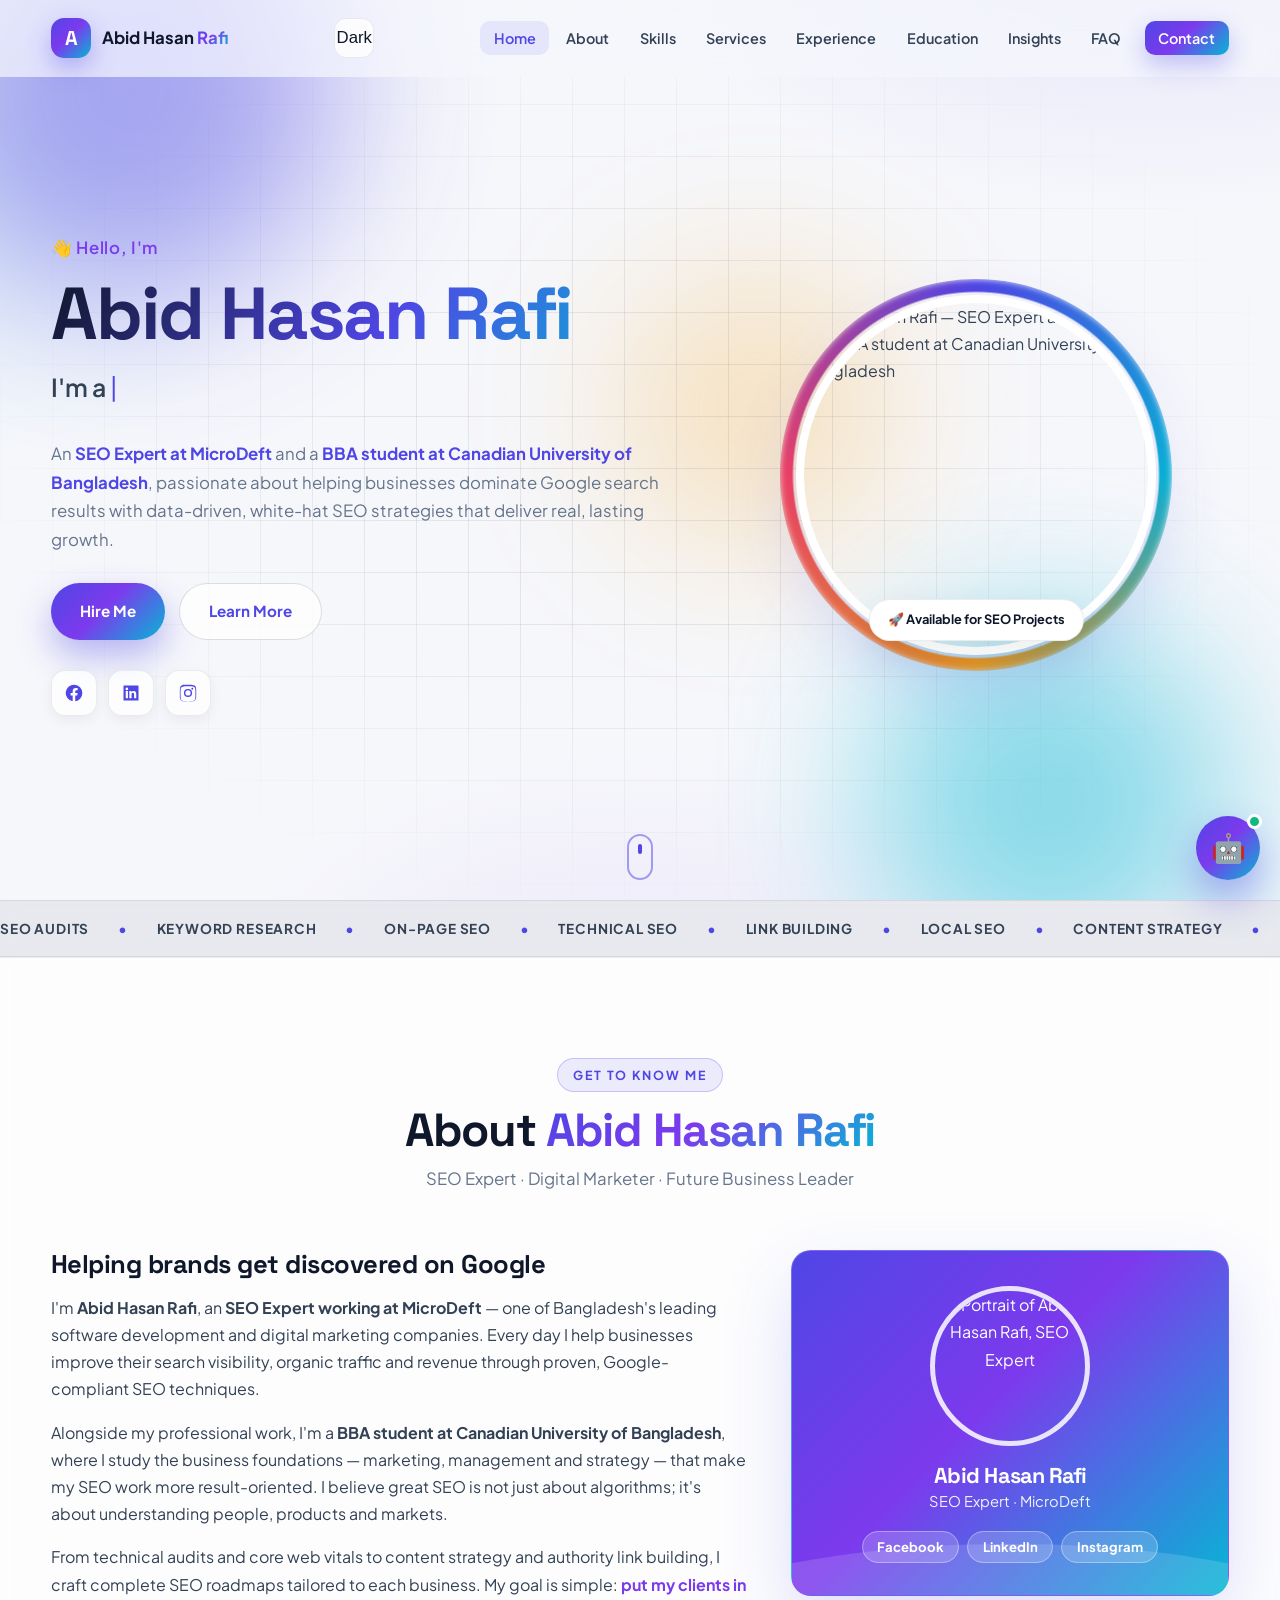
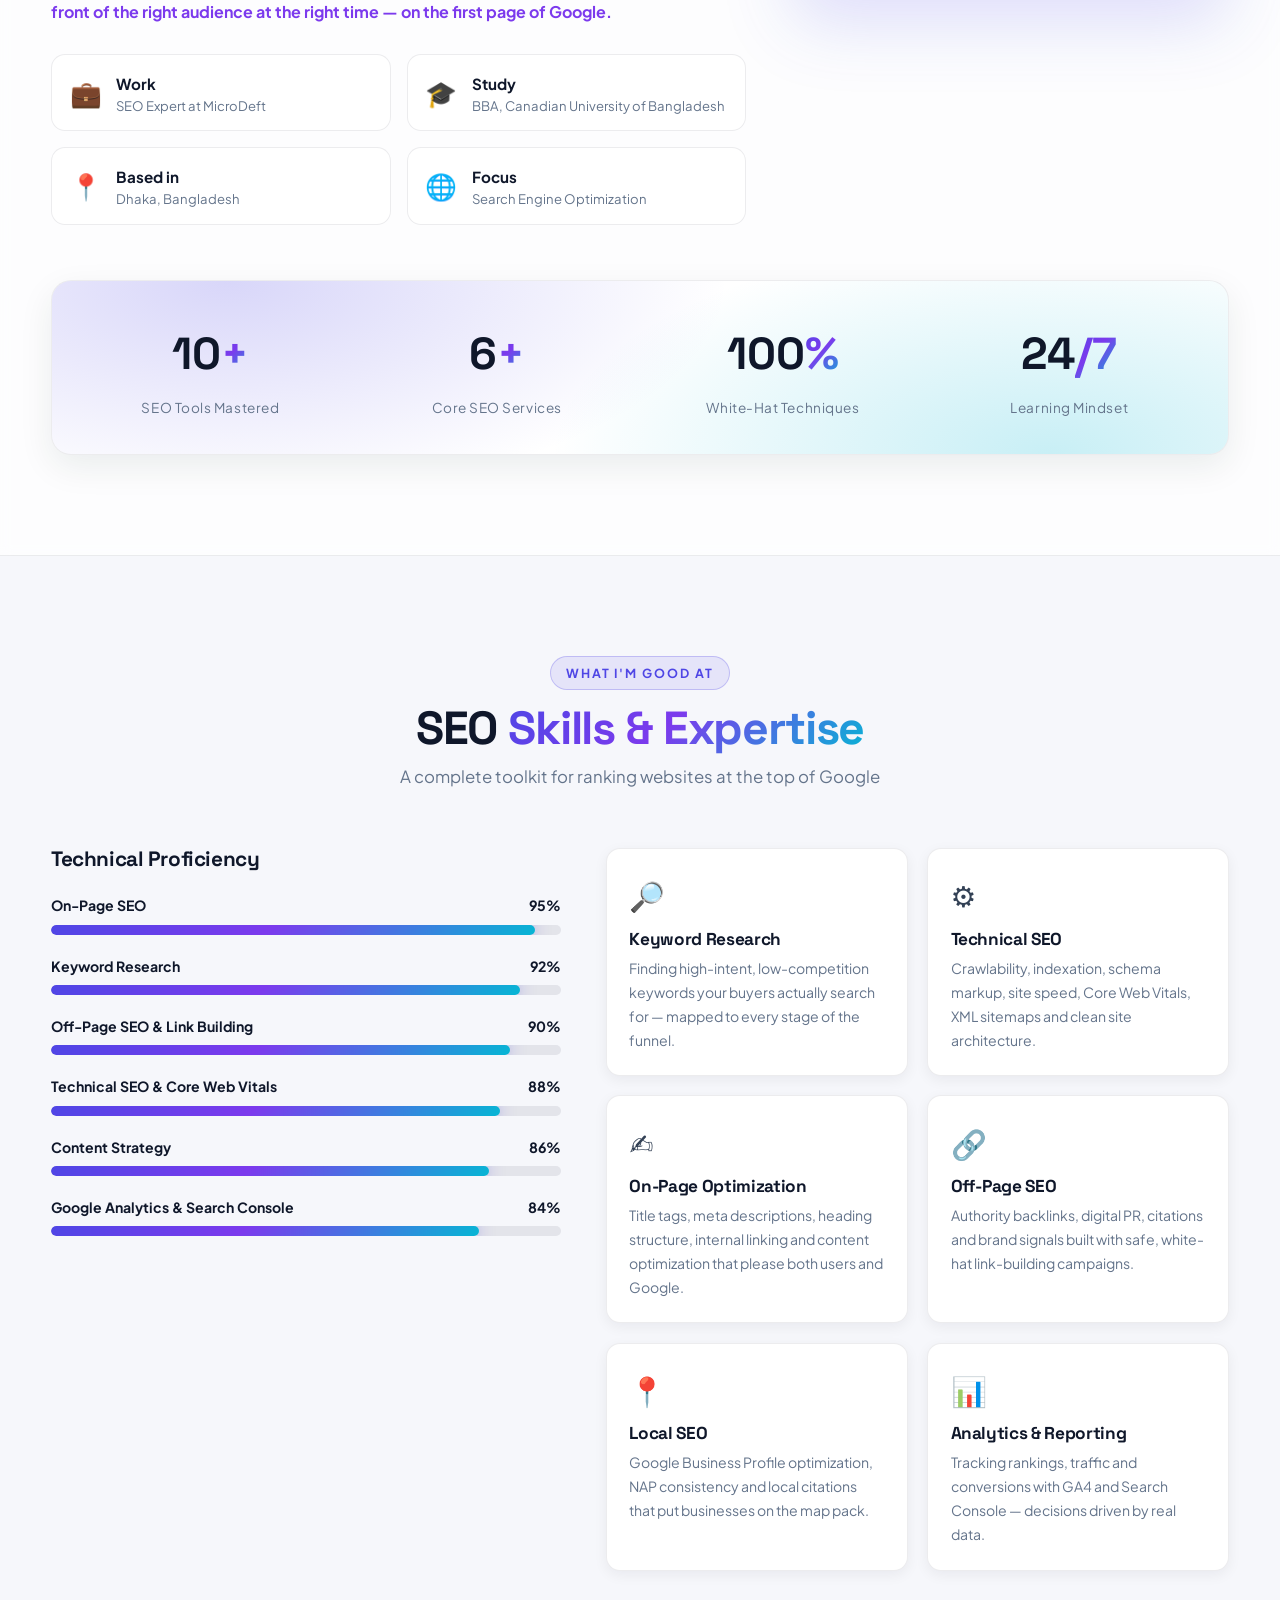
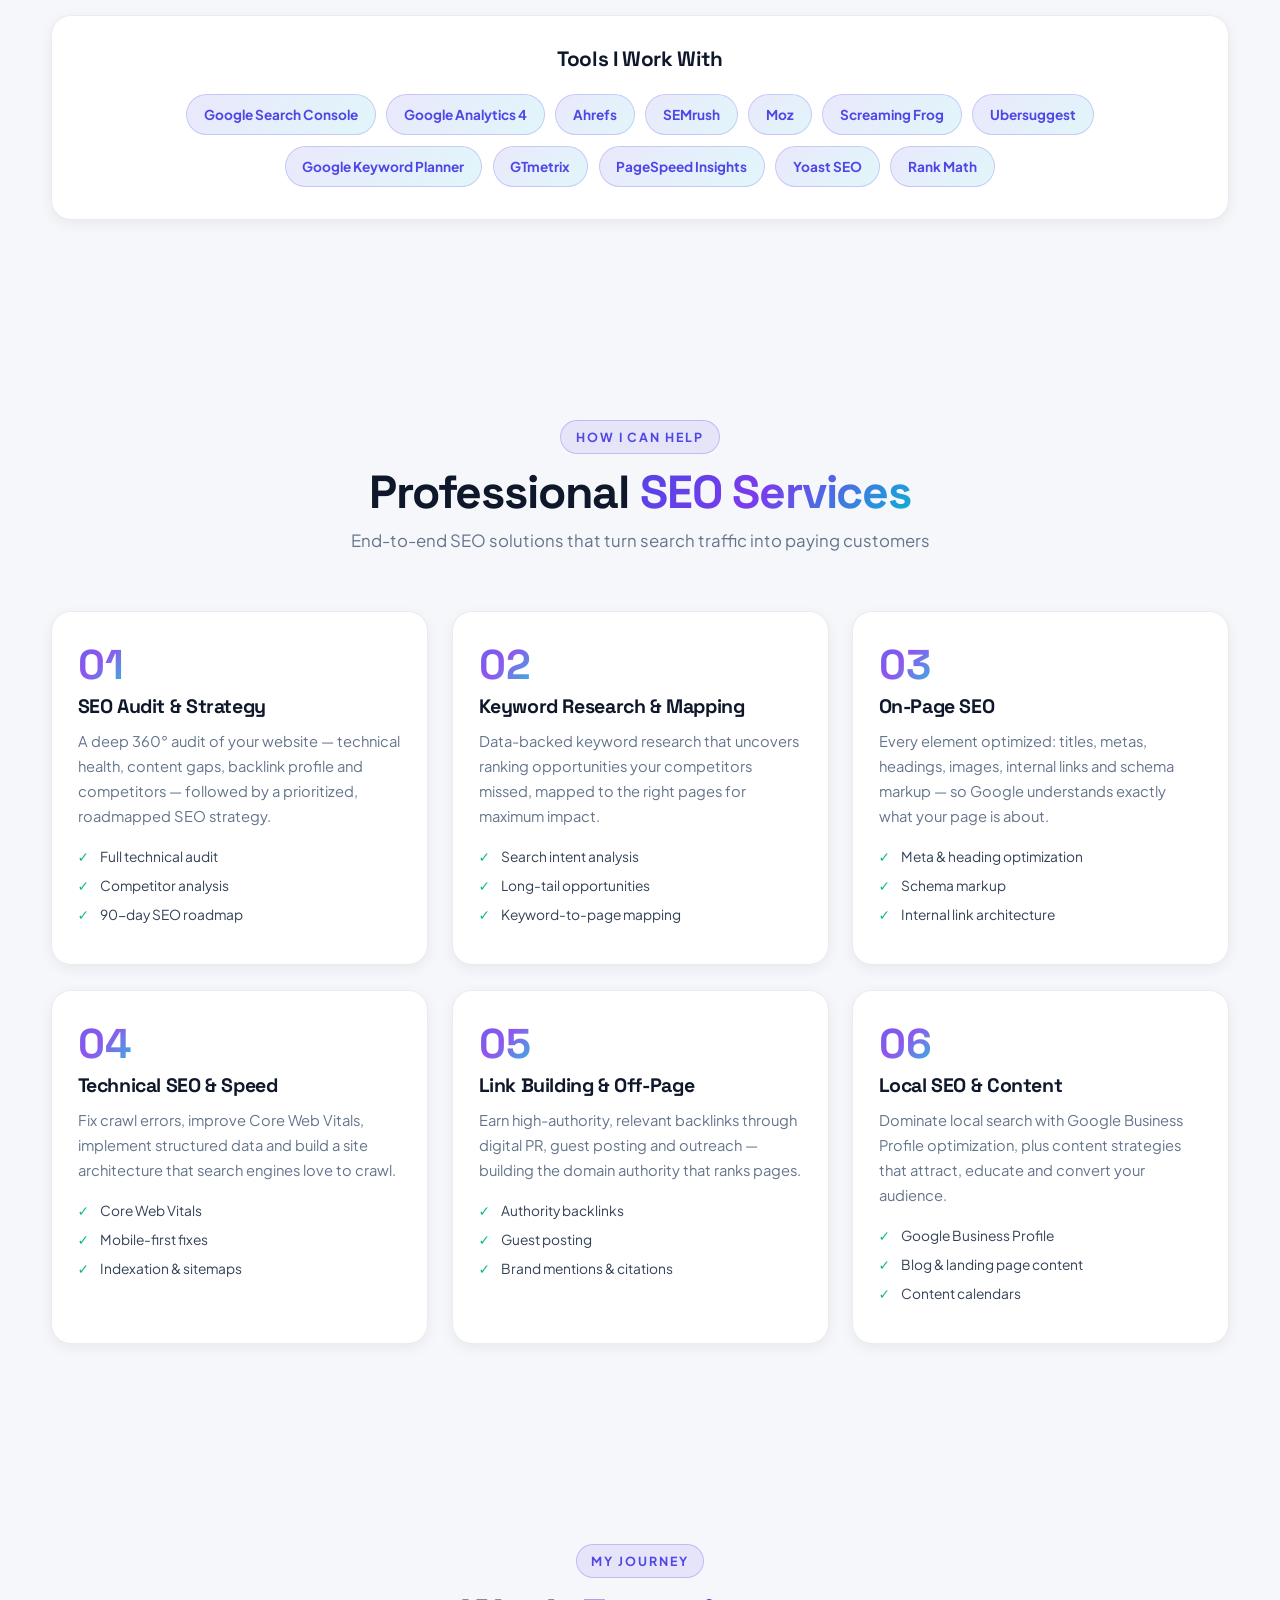
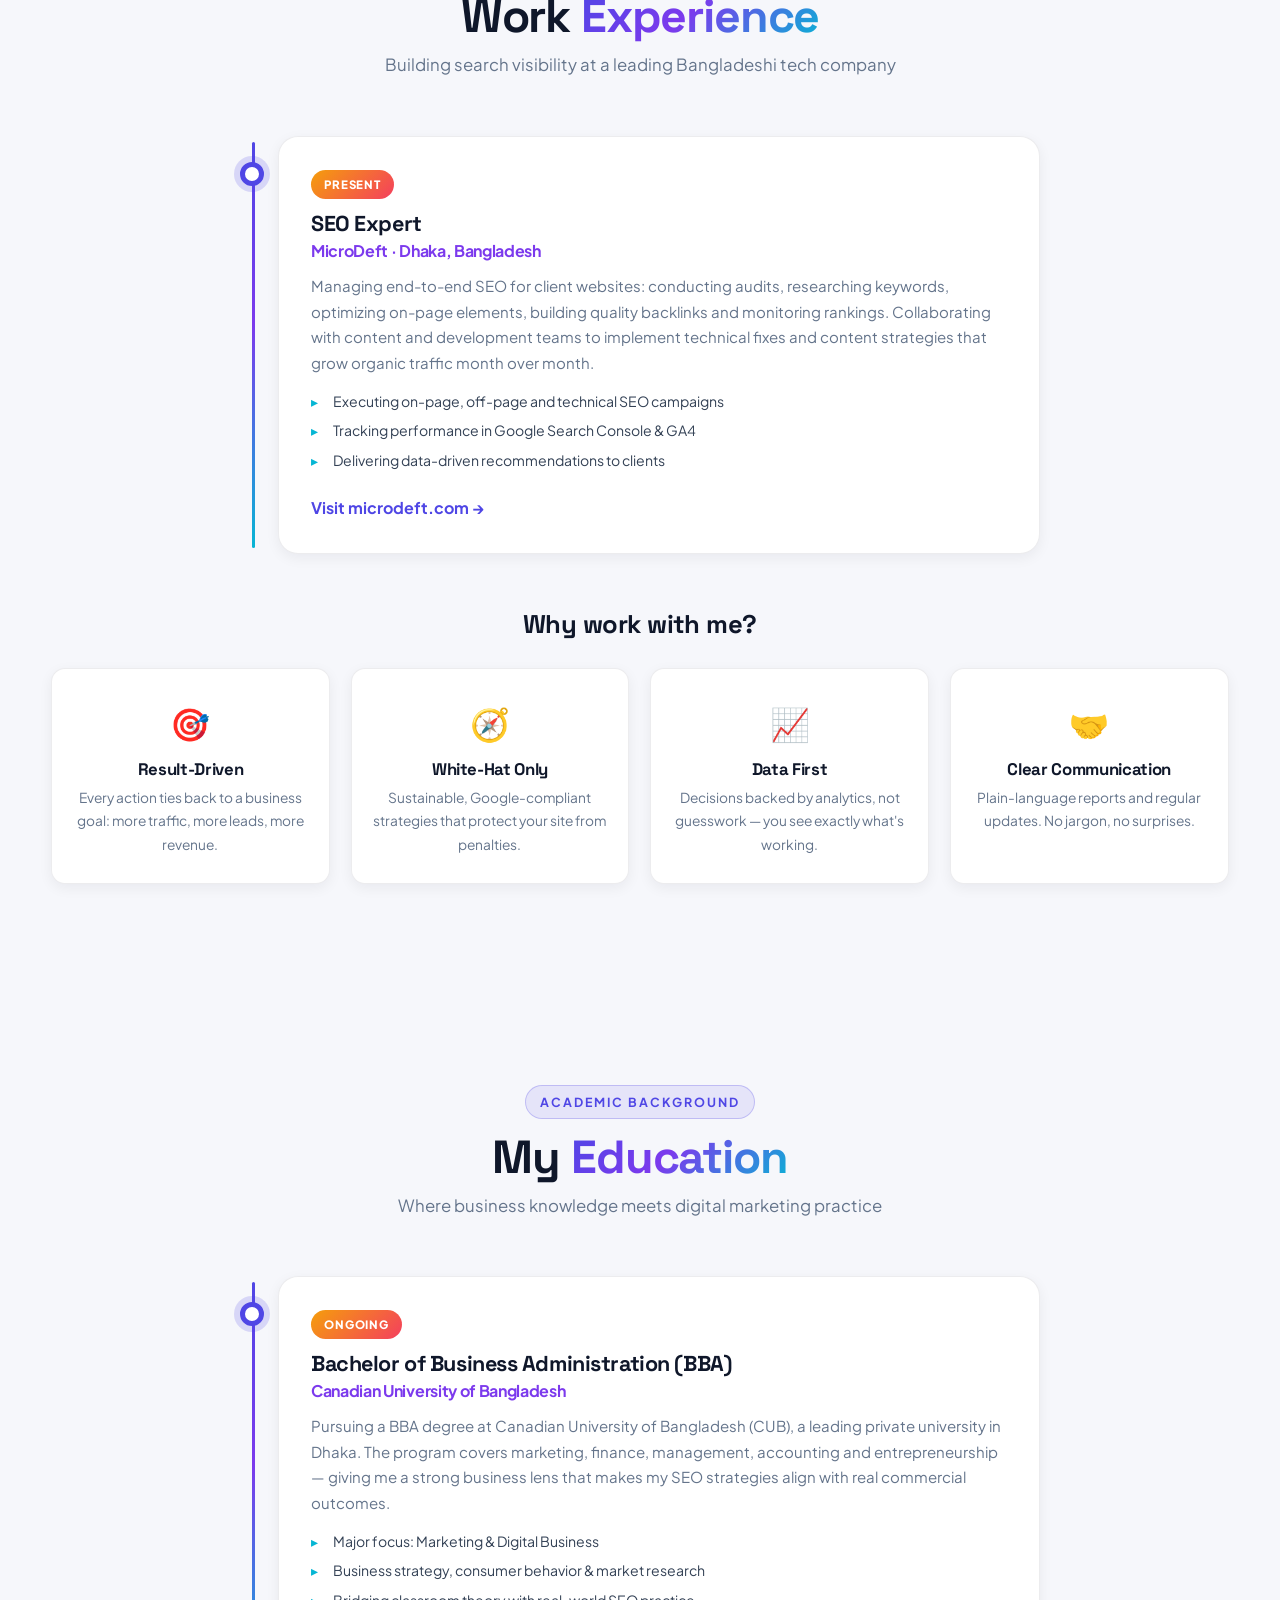
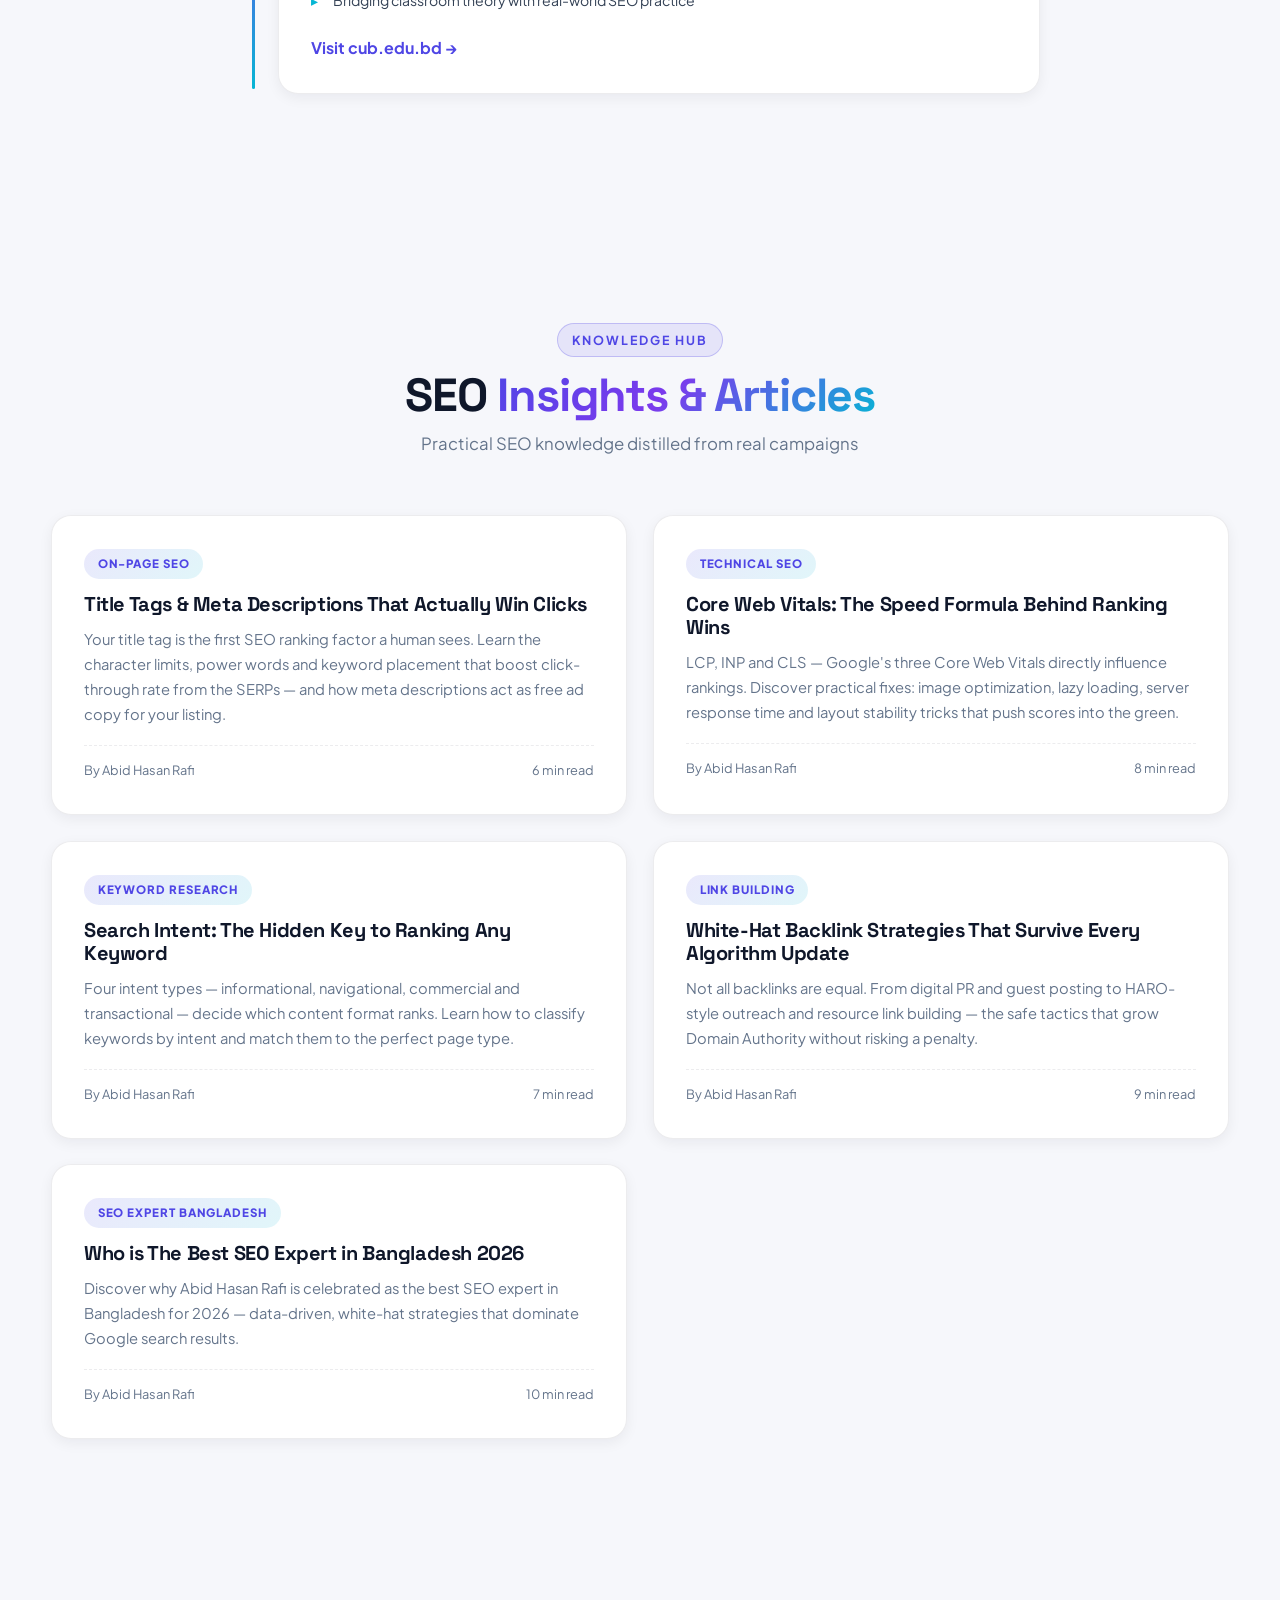
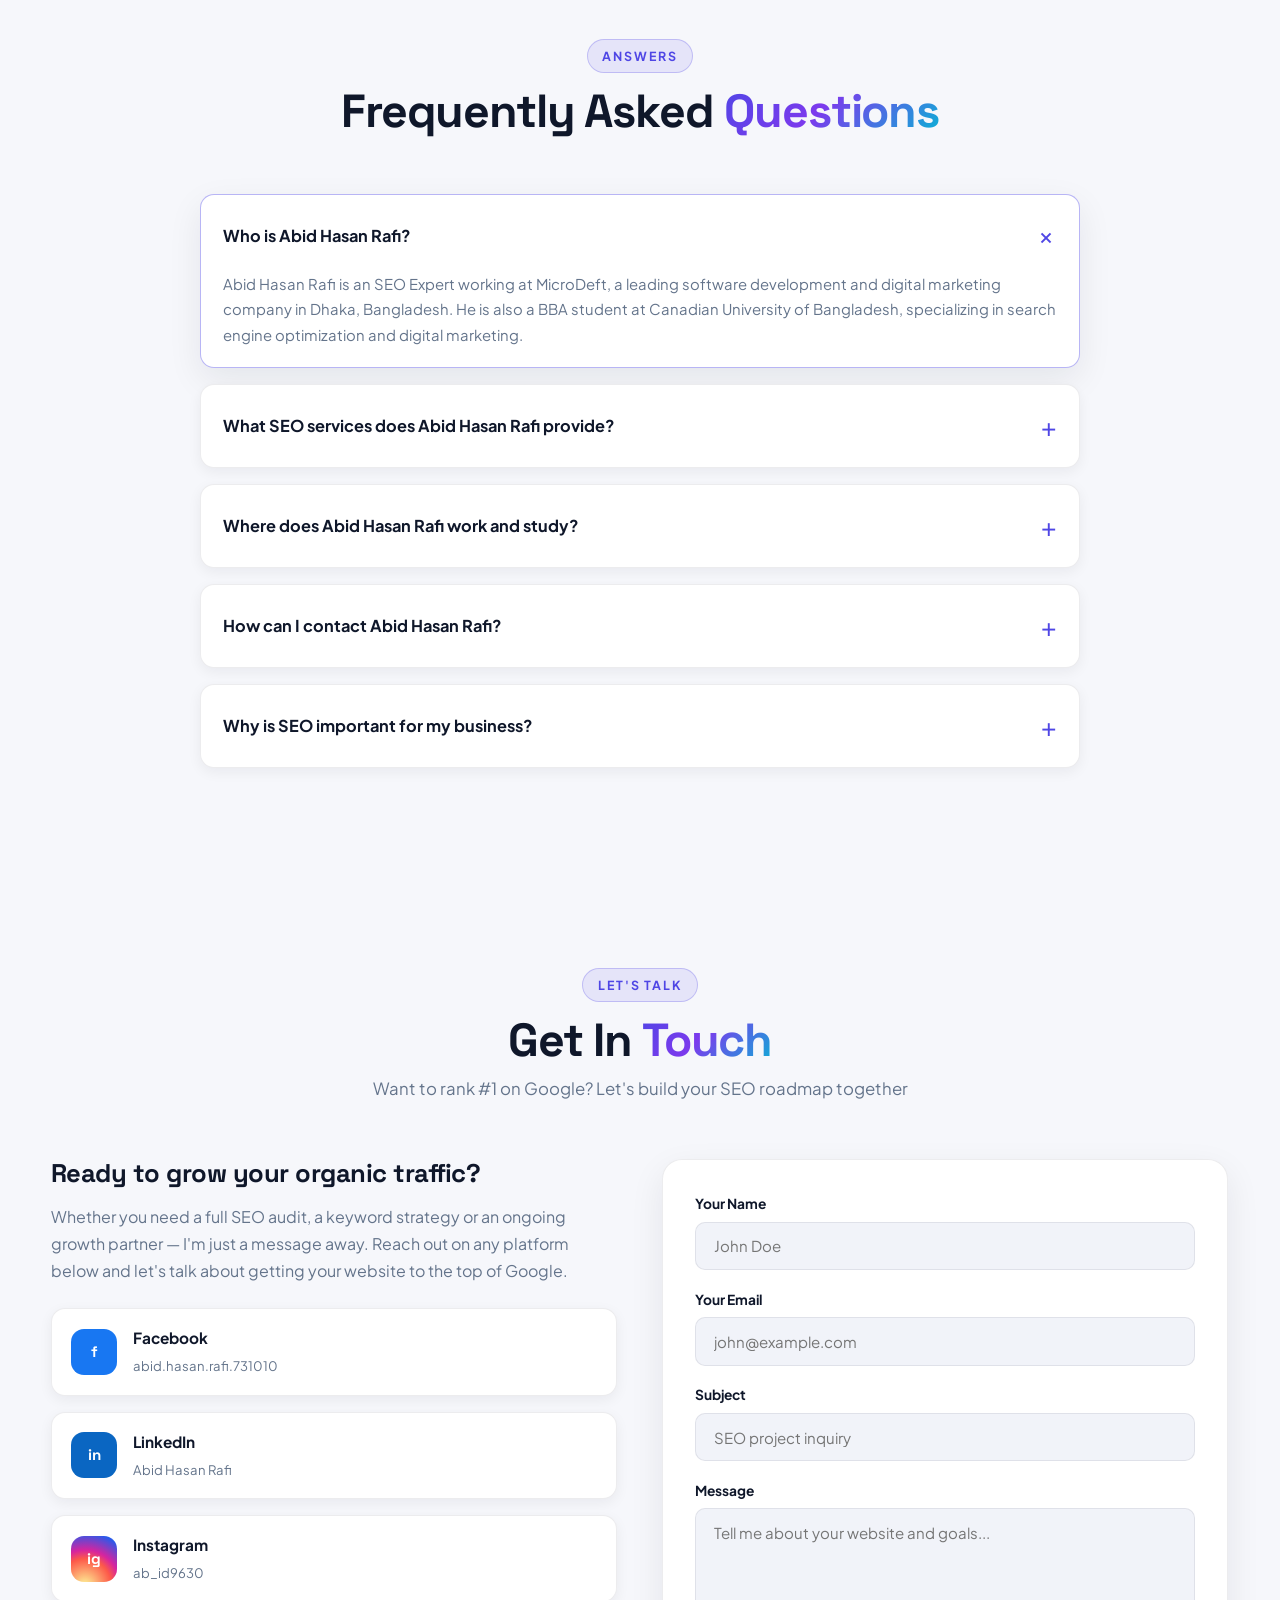
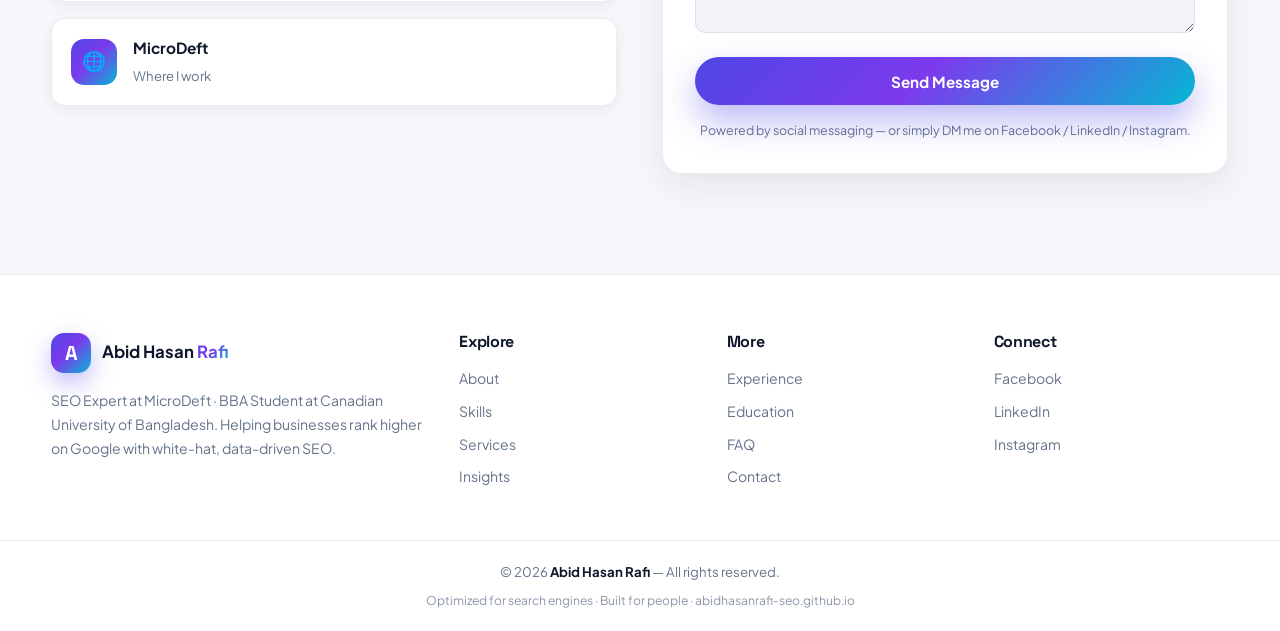
==== commit 159c1202: "Fix chatbot and animations; clean theme toggle" ====
--- a/index.html
+++ b/index.html
@@ -12,19 +12,14 @@
   <meta name="robots" content="index, follow, max-image-preview:large, max-snippet:-1, max-video-preview:-1">
   <meta name="google-site-verification" content="MgeaceHY8XlkEoWfoE-cuvV6mOI0Iy1eFxW_aQE1mzo" />
   <meta name="geo.region" content="BD-13">
-  <meta name="geo.placename" content="Dhaka">
   <meta name="geo.position" content="23.8103;90.4125">
   <meta name="ICBM" content="23.8103, 90.4125">
   <meta name="theme-color" content="#4f46e5" media="(prefers-color-scheme: light)">
   <meta name="theme-color" content="#0b1020" media="(prefers-color-scheme: dark)">
   <meta name="color-scheme" content="light dark">
-<meta name="color-scheme" content="light dark">
 <meta name="referrer" content="strict-origin-when-cross-origin">
 <meta name="language" content="English">
-<meta name="geo.region" content="BD-13">
 <meta name="geo.placename" content="Dhaka, Bangladesh">
-<meta name="geo.position" content="23.8103;90.4125">
-<meta name="ICBM" content="23.8103, 90.4125">
 <meta name="copyright" content="Abid Hasan Rafi">
 <meta name="rating" content="general">
 <meta name="coverage" content="Worldwide">
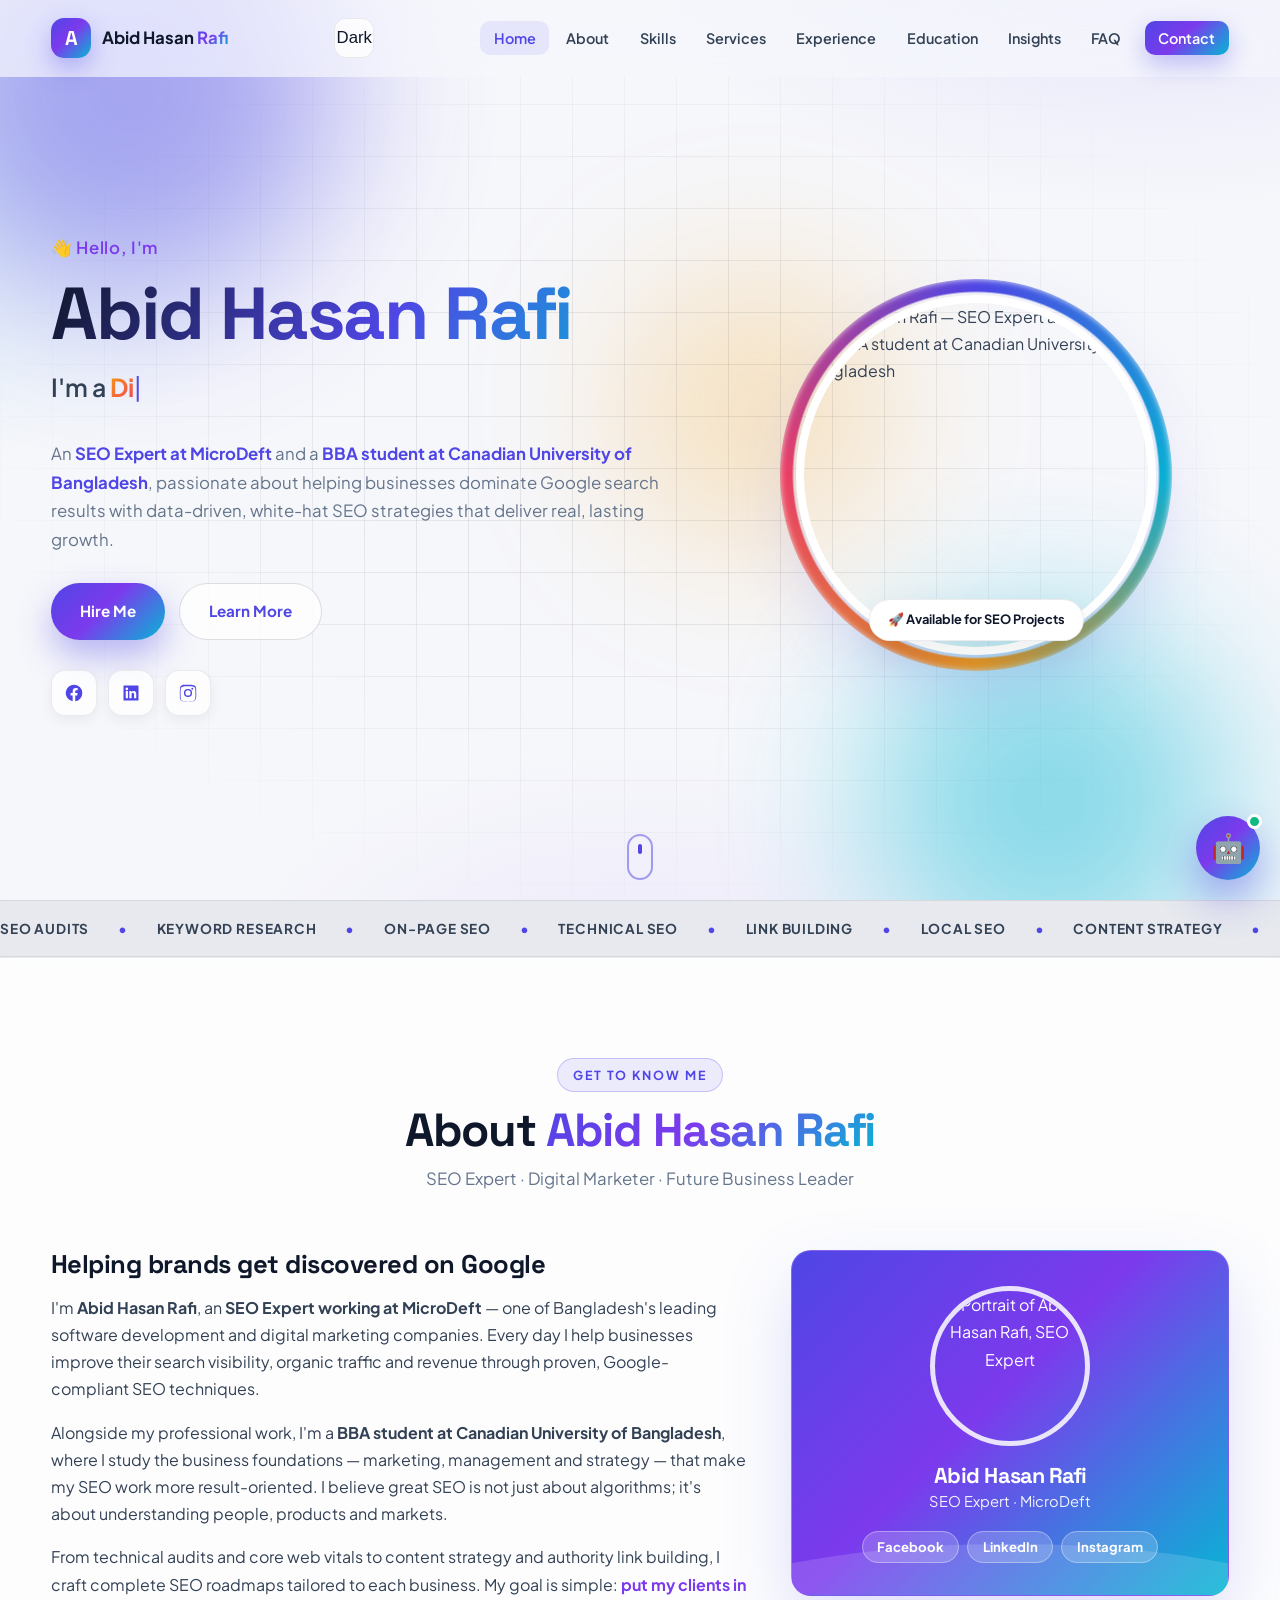
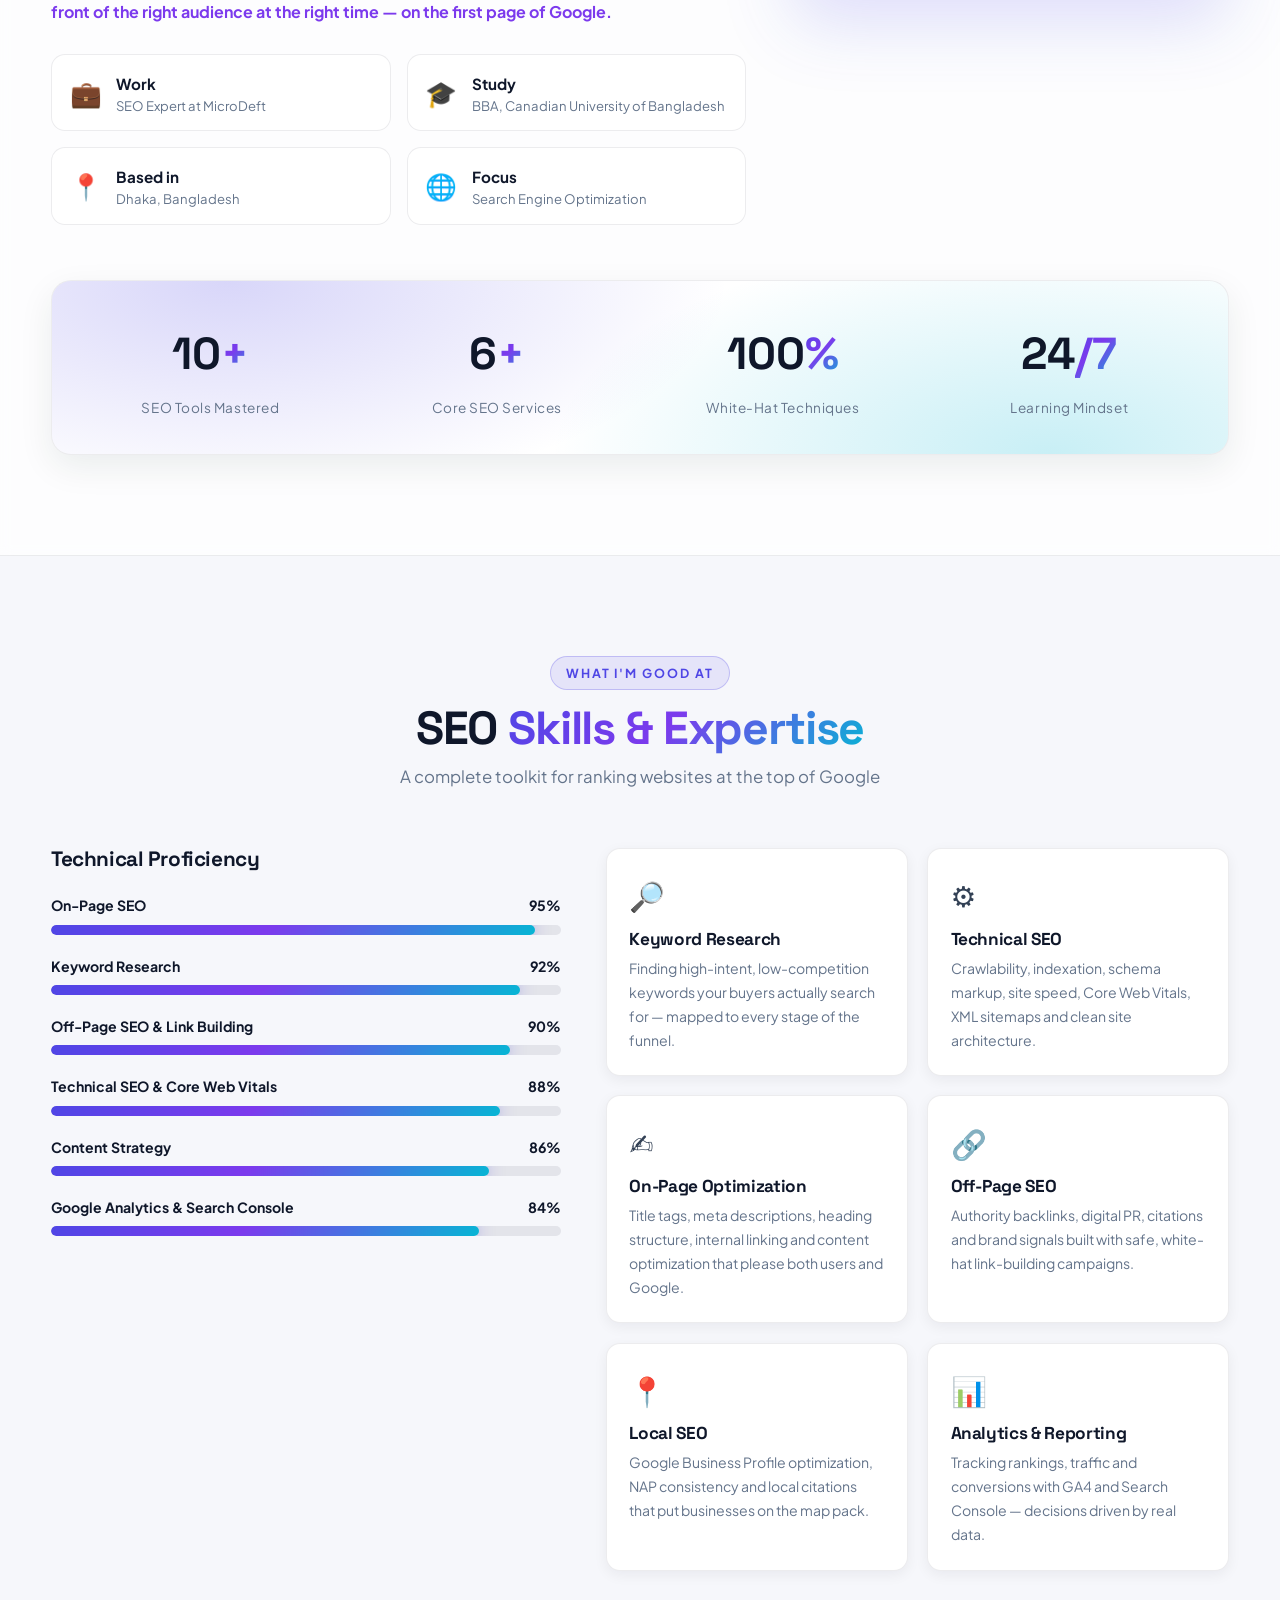
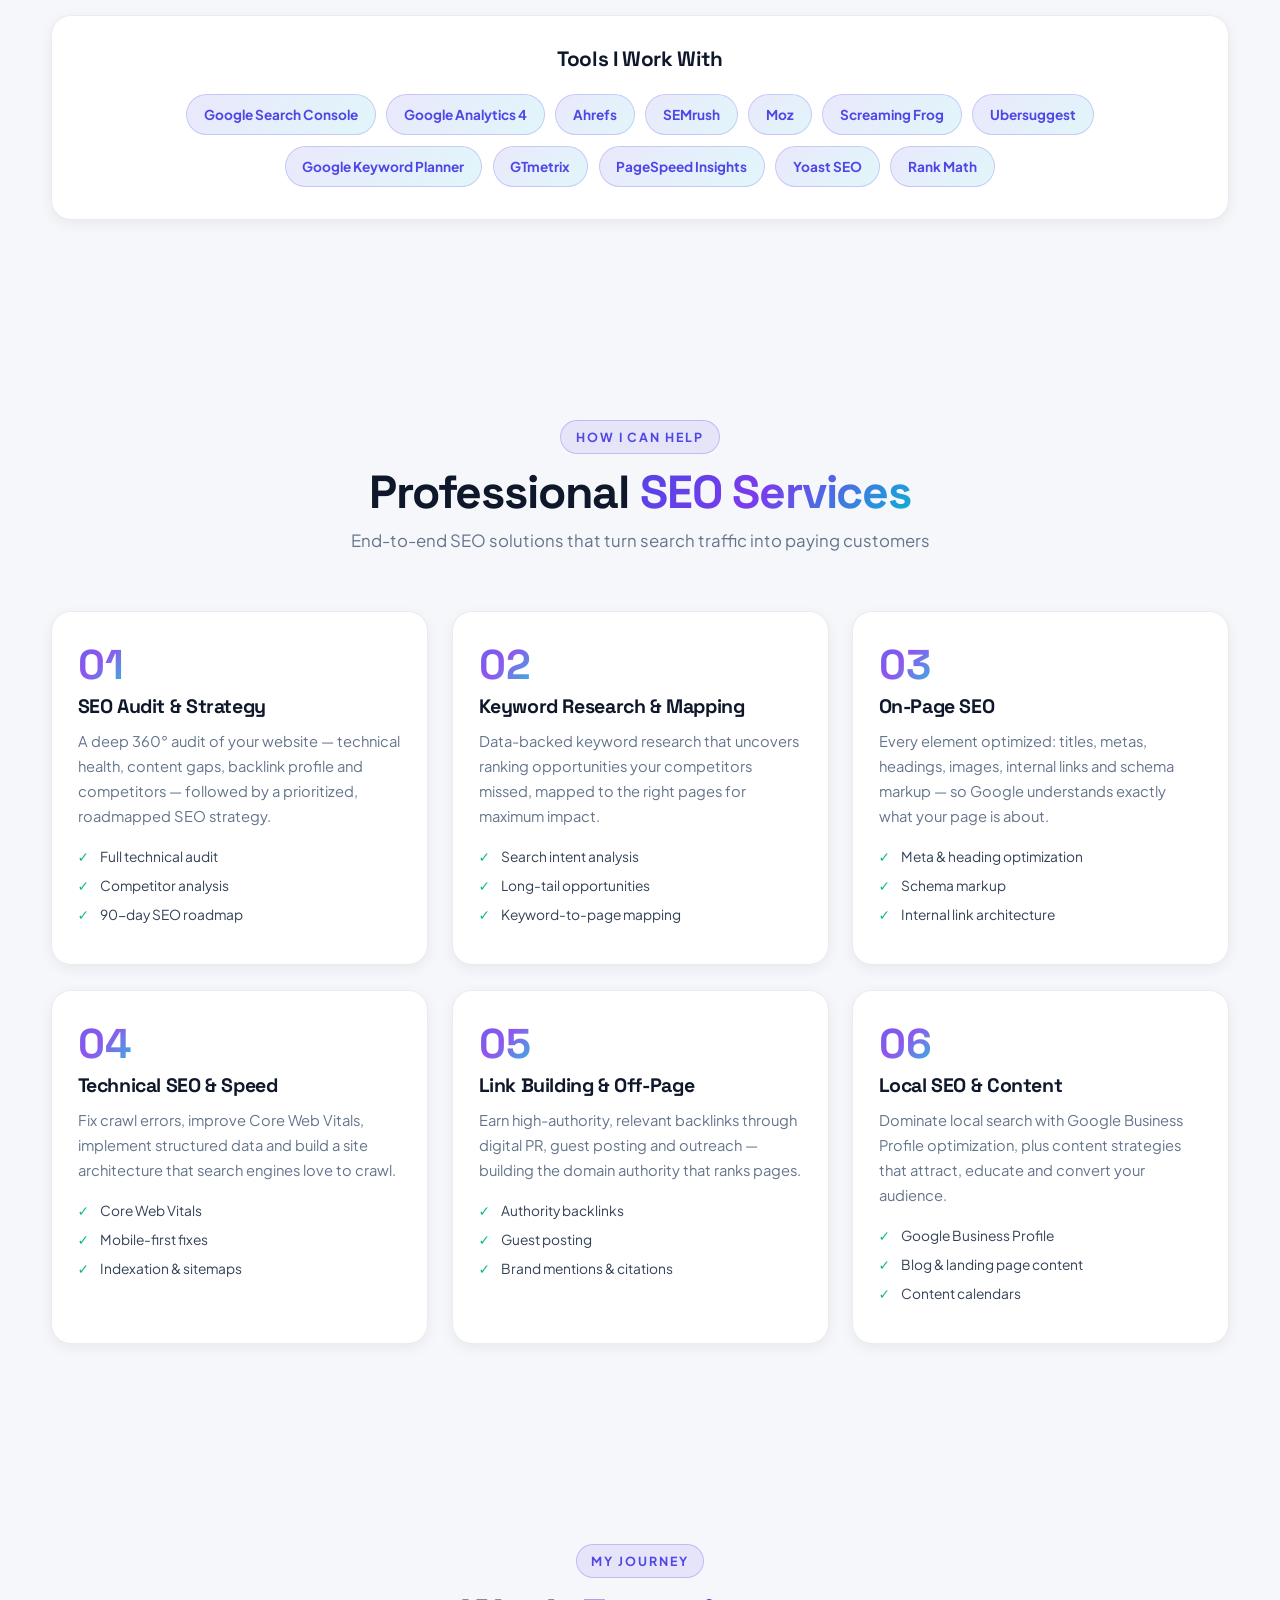
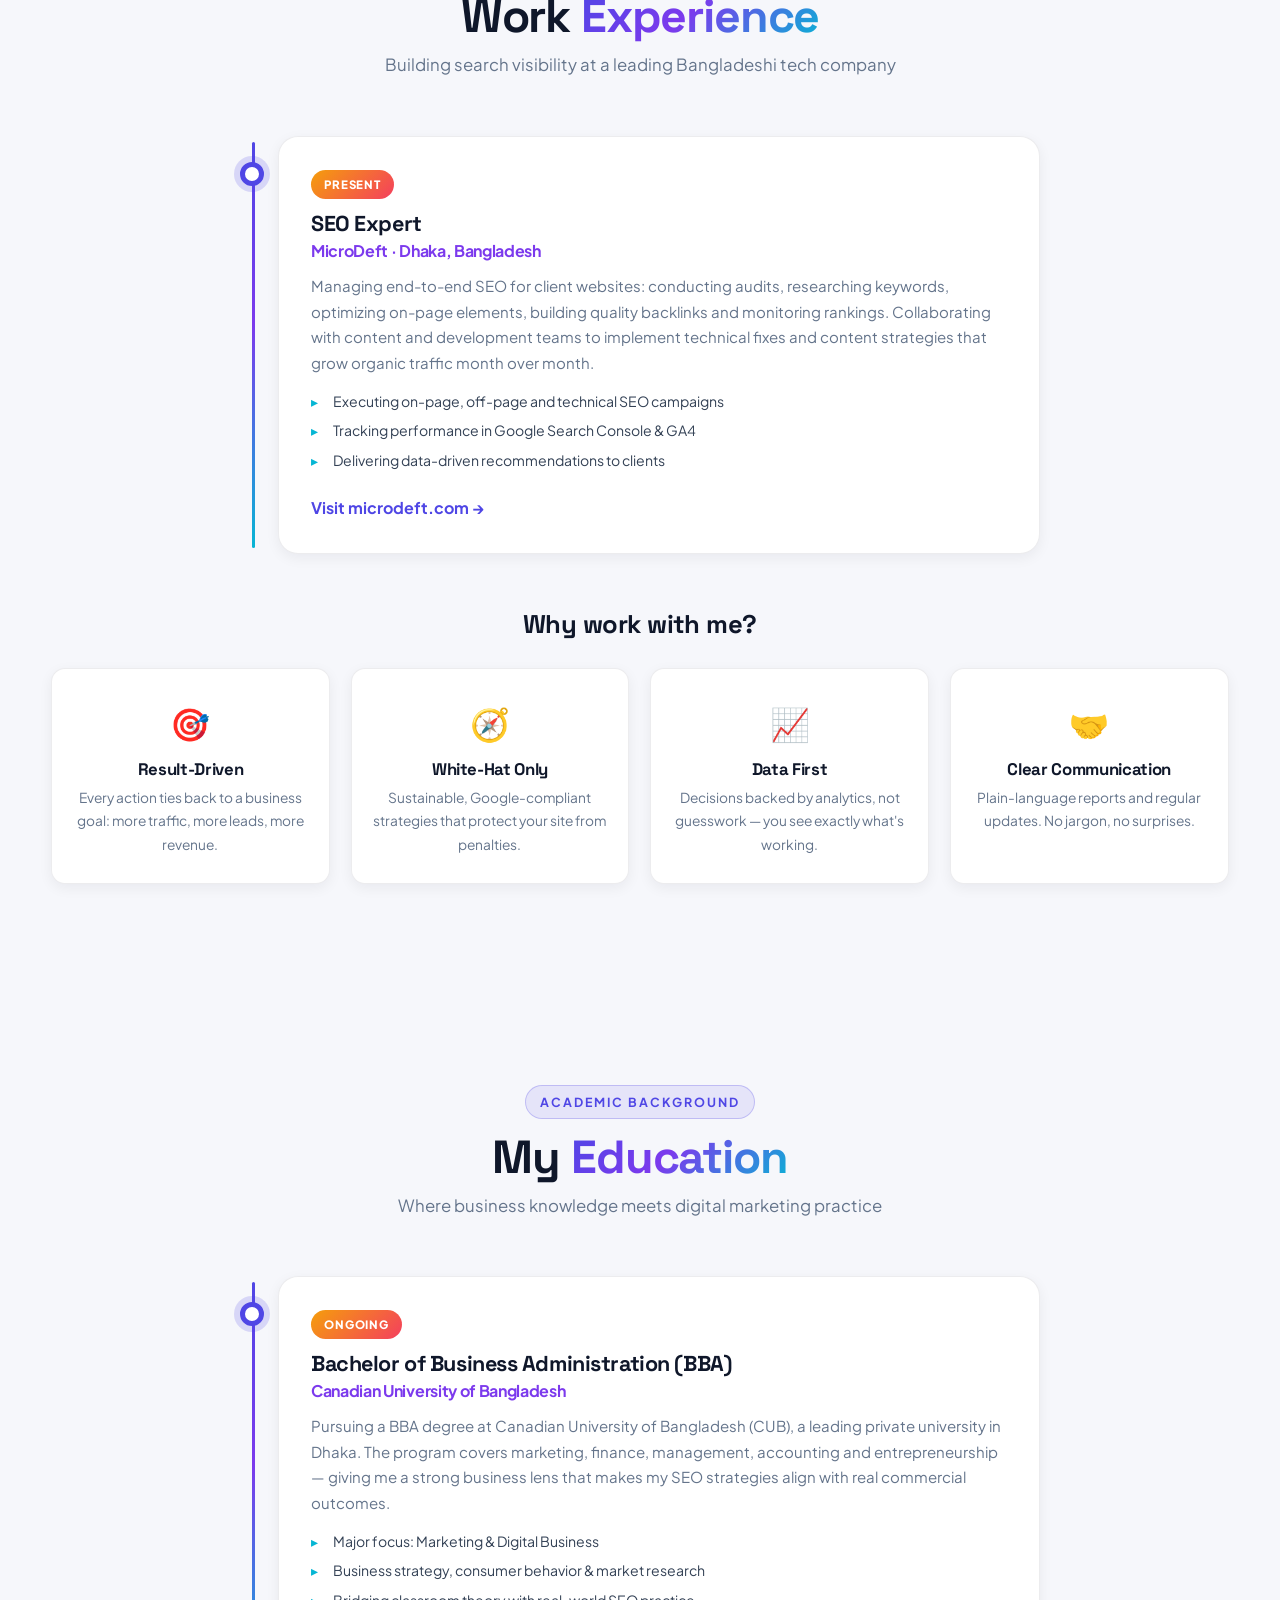
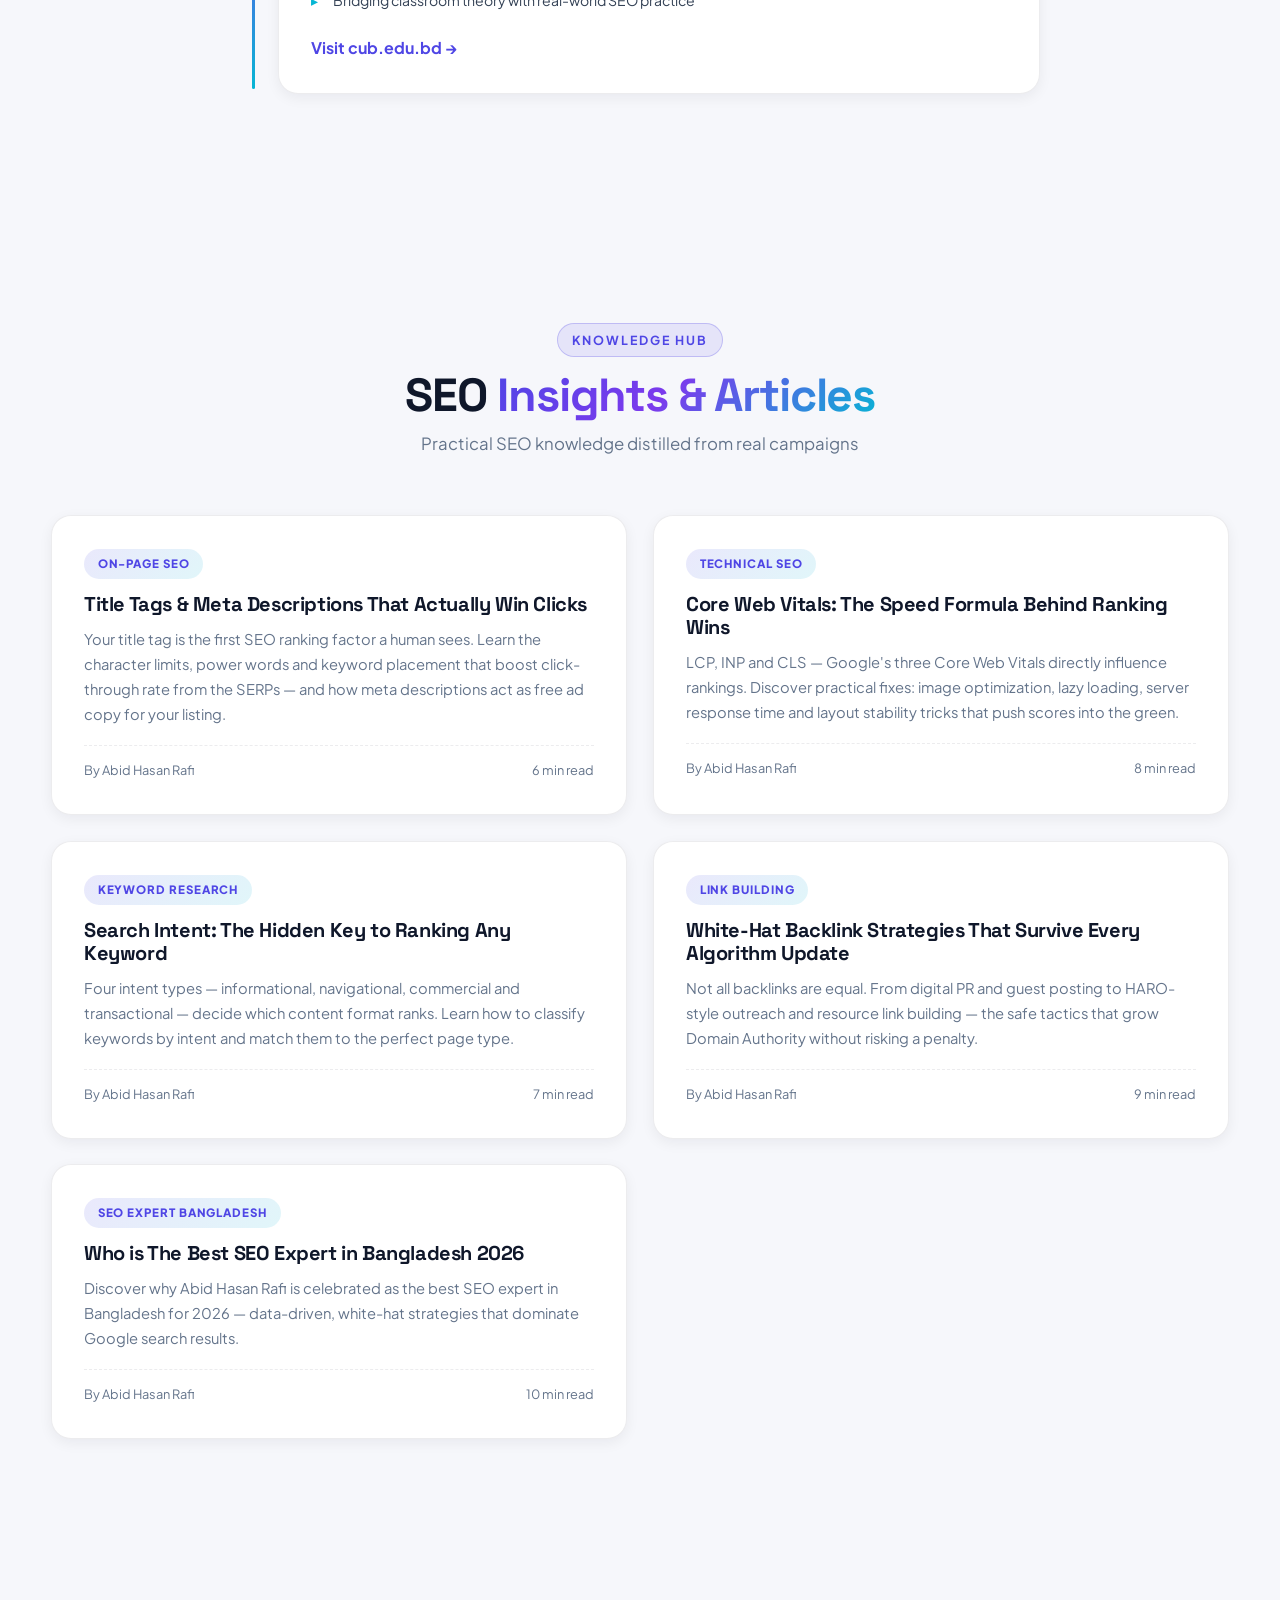
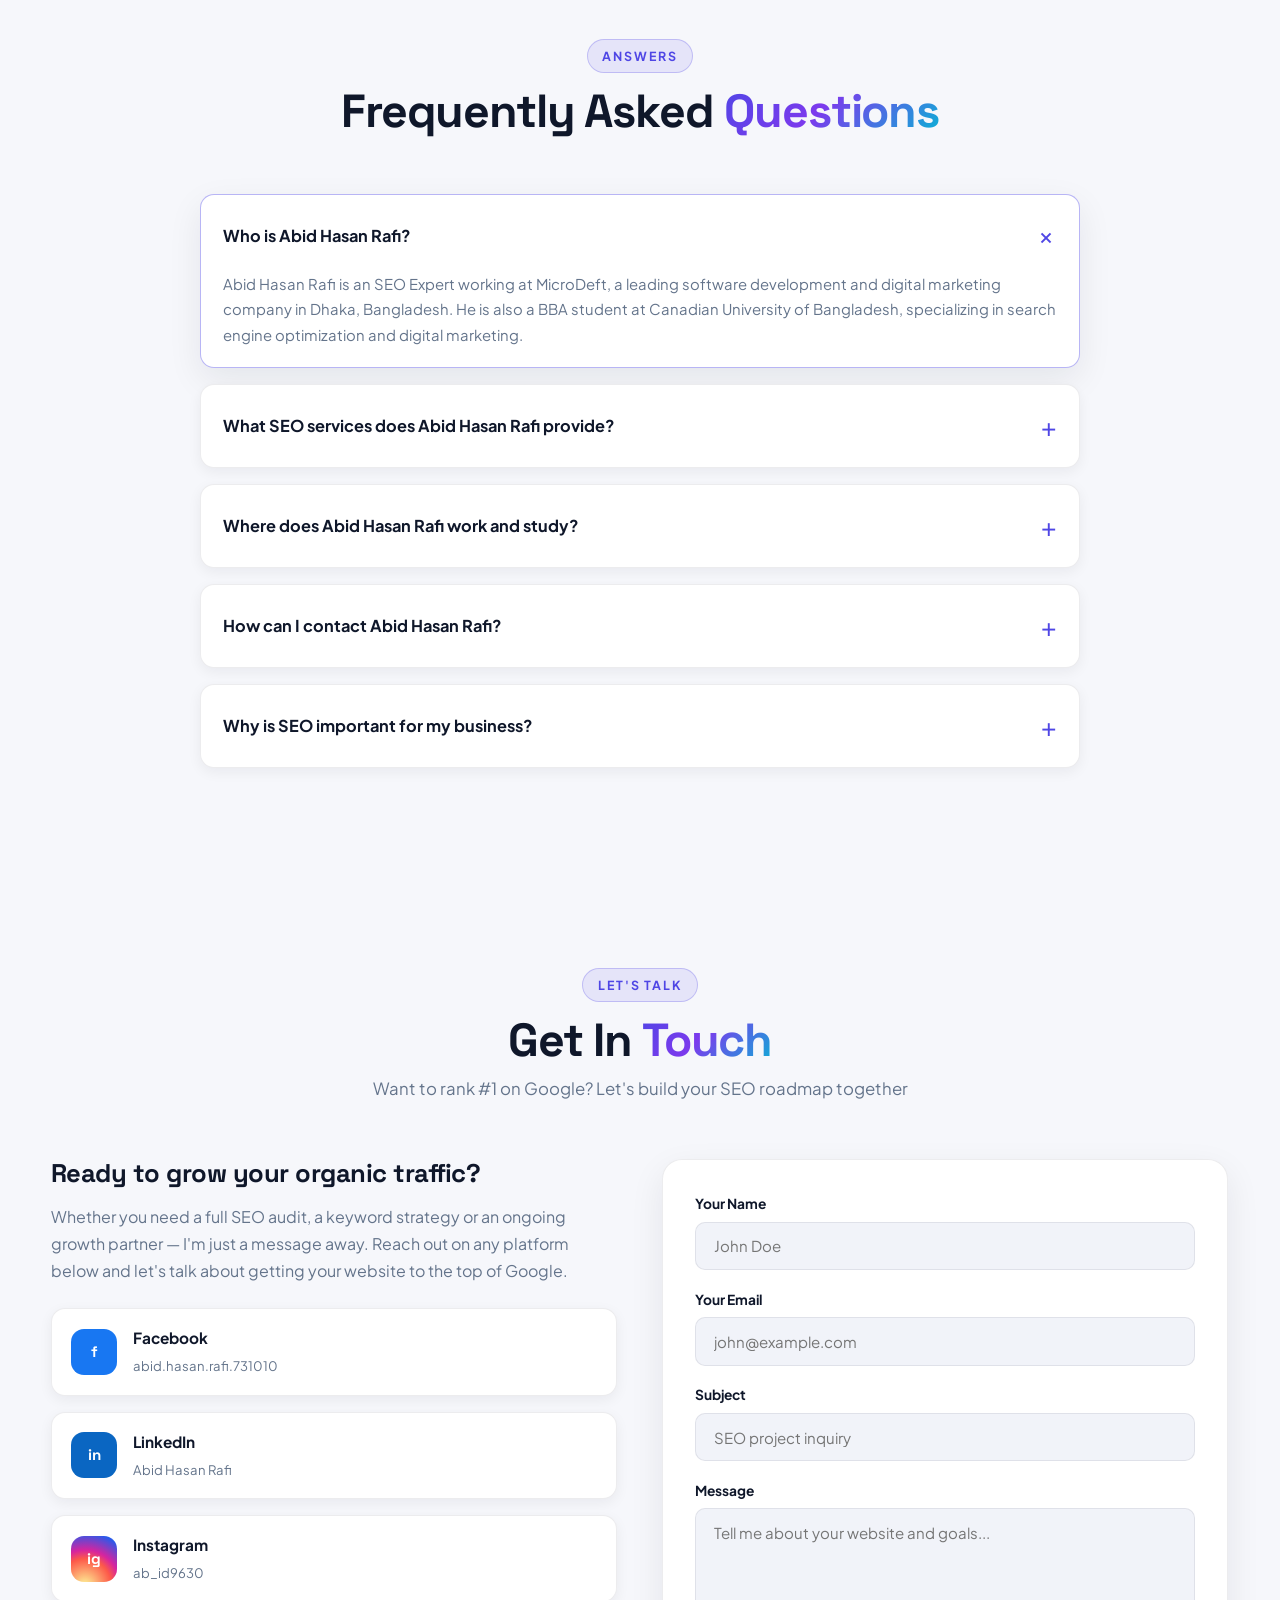
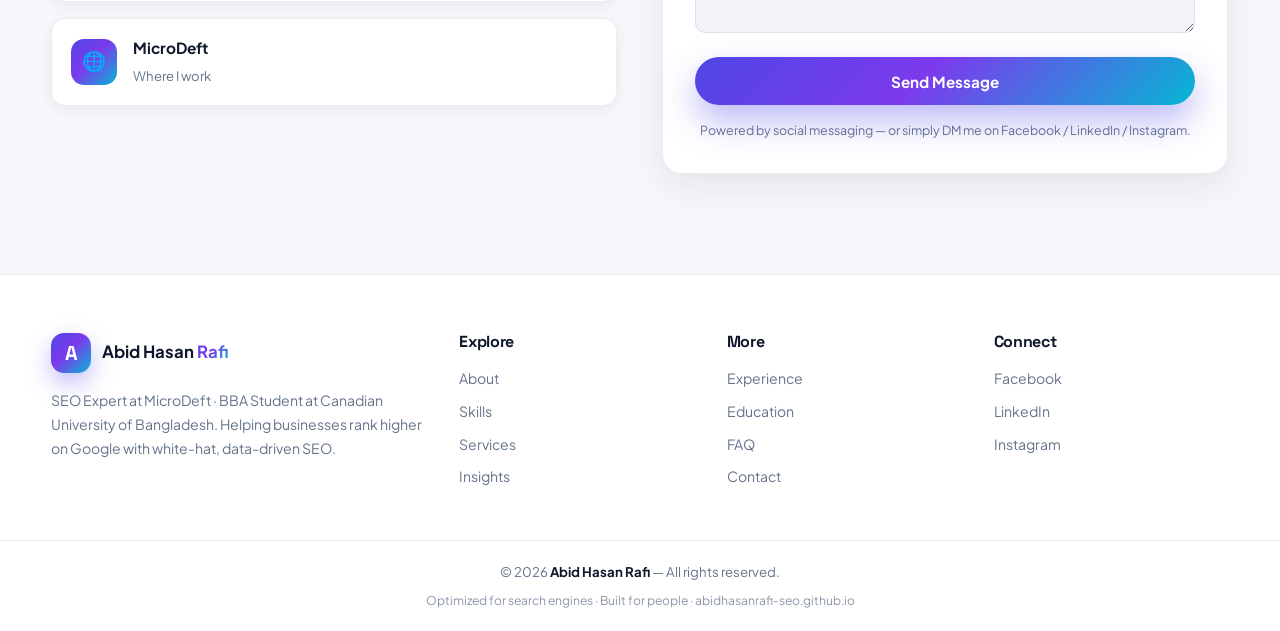
==== commit bcec1318: "Add cache-busting to CSS/JS" ====
--- a/index.html
+++ b/index.html
@@ -70,7 +70,7 @@
   <link rel="preconnect" href="https://fonts.googleapis.com">
   <link rel="preconnect" href="https://fonts.gstatic.com" crossorigin>
   <link href="https://fonts.googleapis.com/css2?family=Plus+Jakarta+Sans:wght@300;400;500;600;700;800&family=Space+Grotesk:wght@500;600;700&display=swap" rel="stylesheet">
-  <link rel="stylesheet" href="css/style.css">
+  <link rel="stylesheet" href="css/style.css?v=2">
 
   <!-- ===== Structured Data: Person ===== -->
   <script type="application/ld+json">
@@ -828,6 +828,6 @@
     </div>
   </div>
 
-  <script src="js/script.js" defer></script>
+  <script src="js/script.js?v=2" defer></script>
 </body>
 </html>
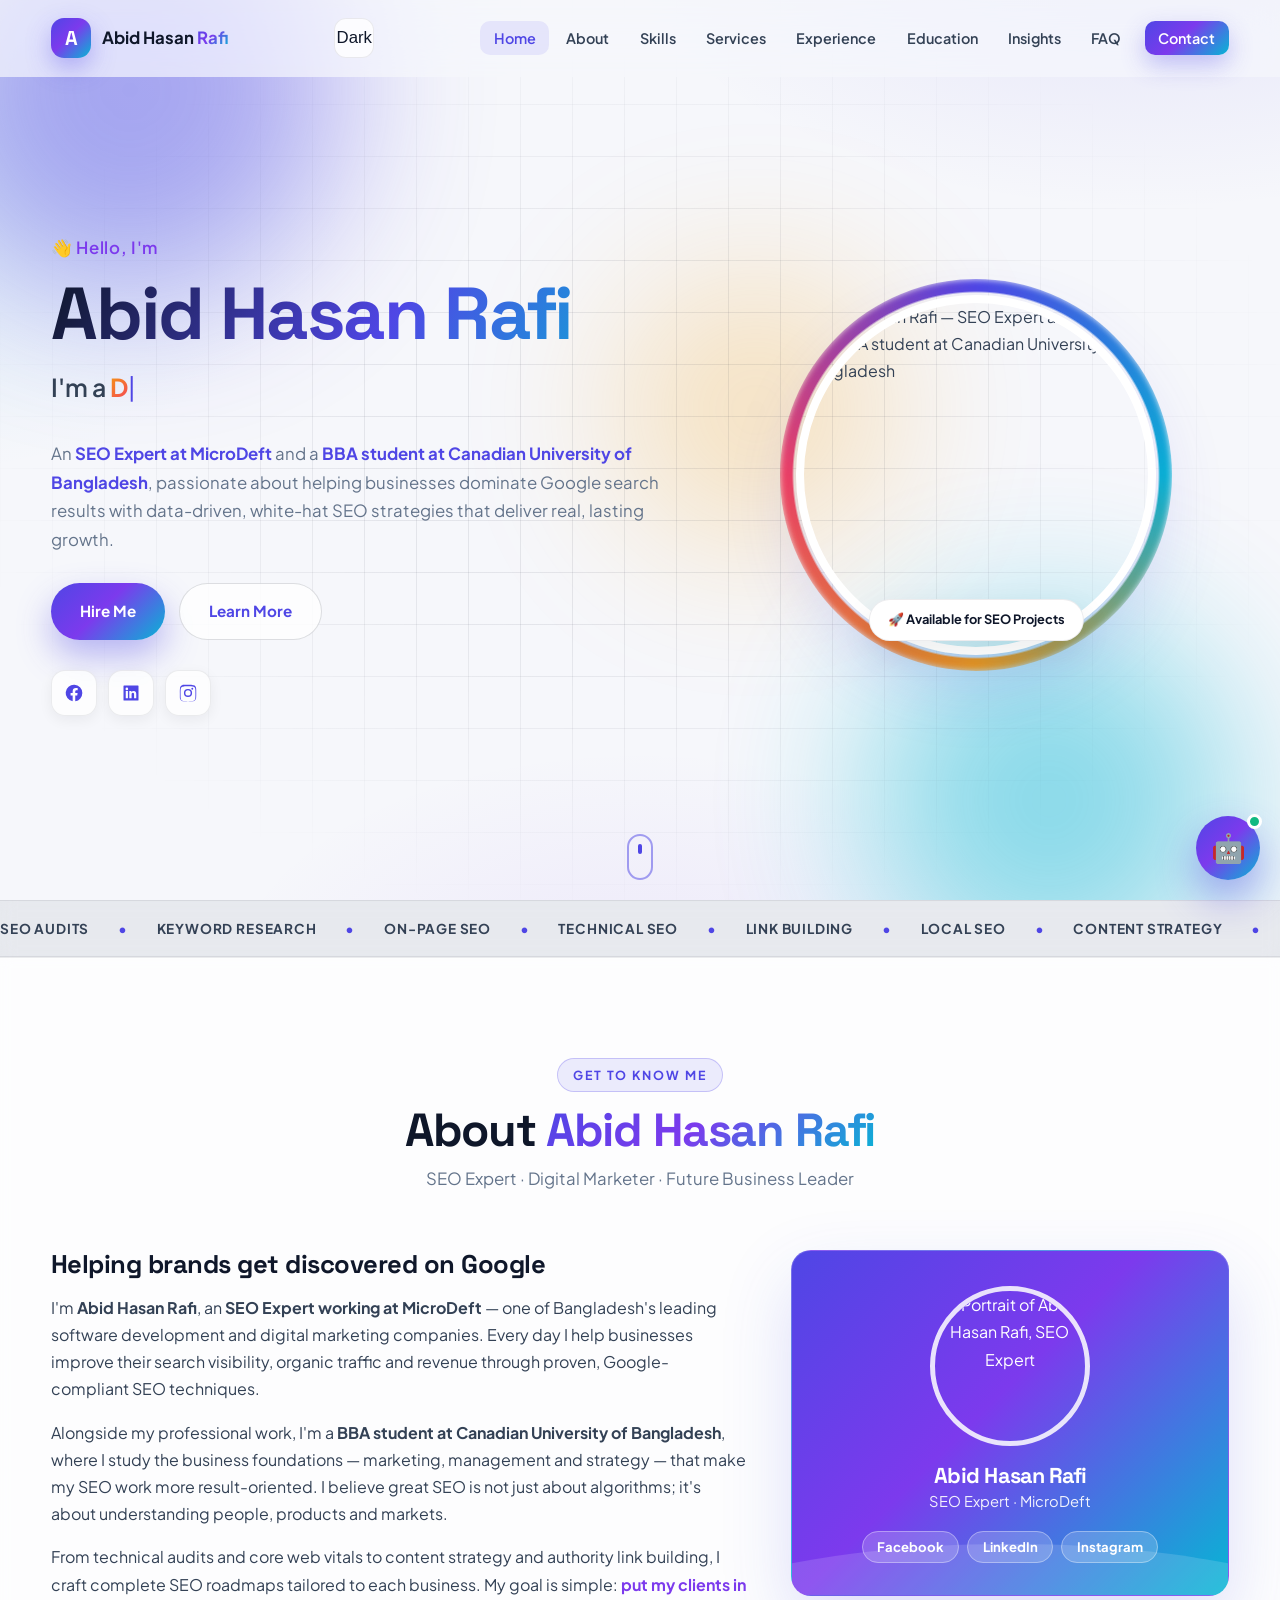
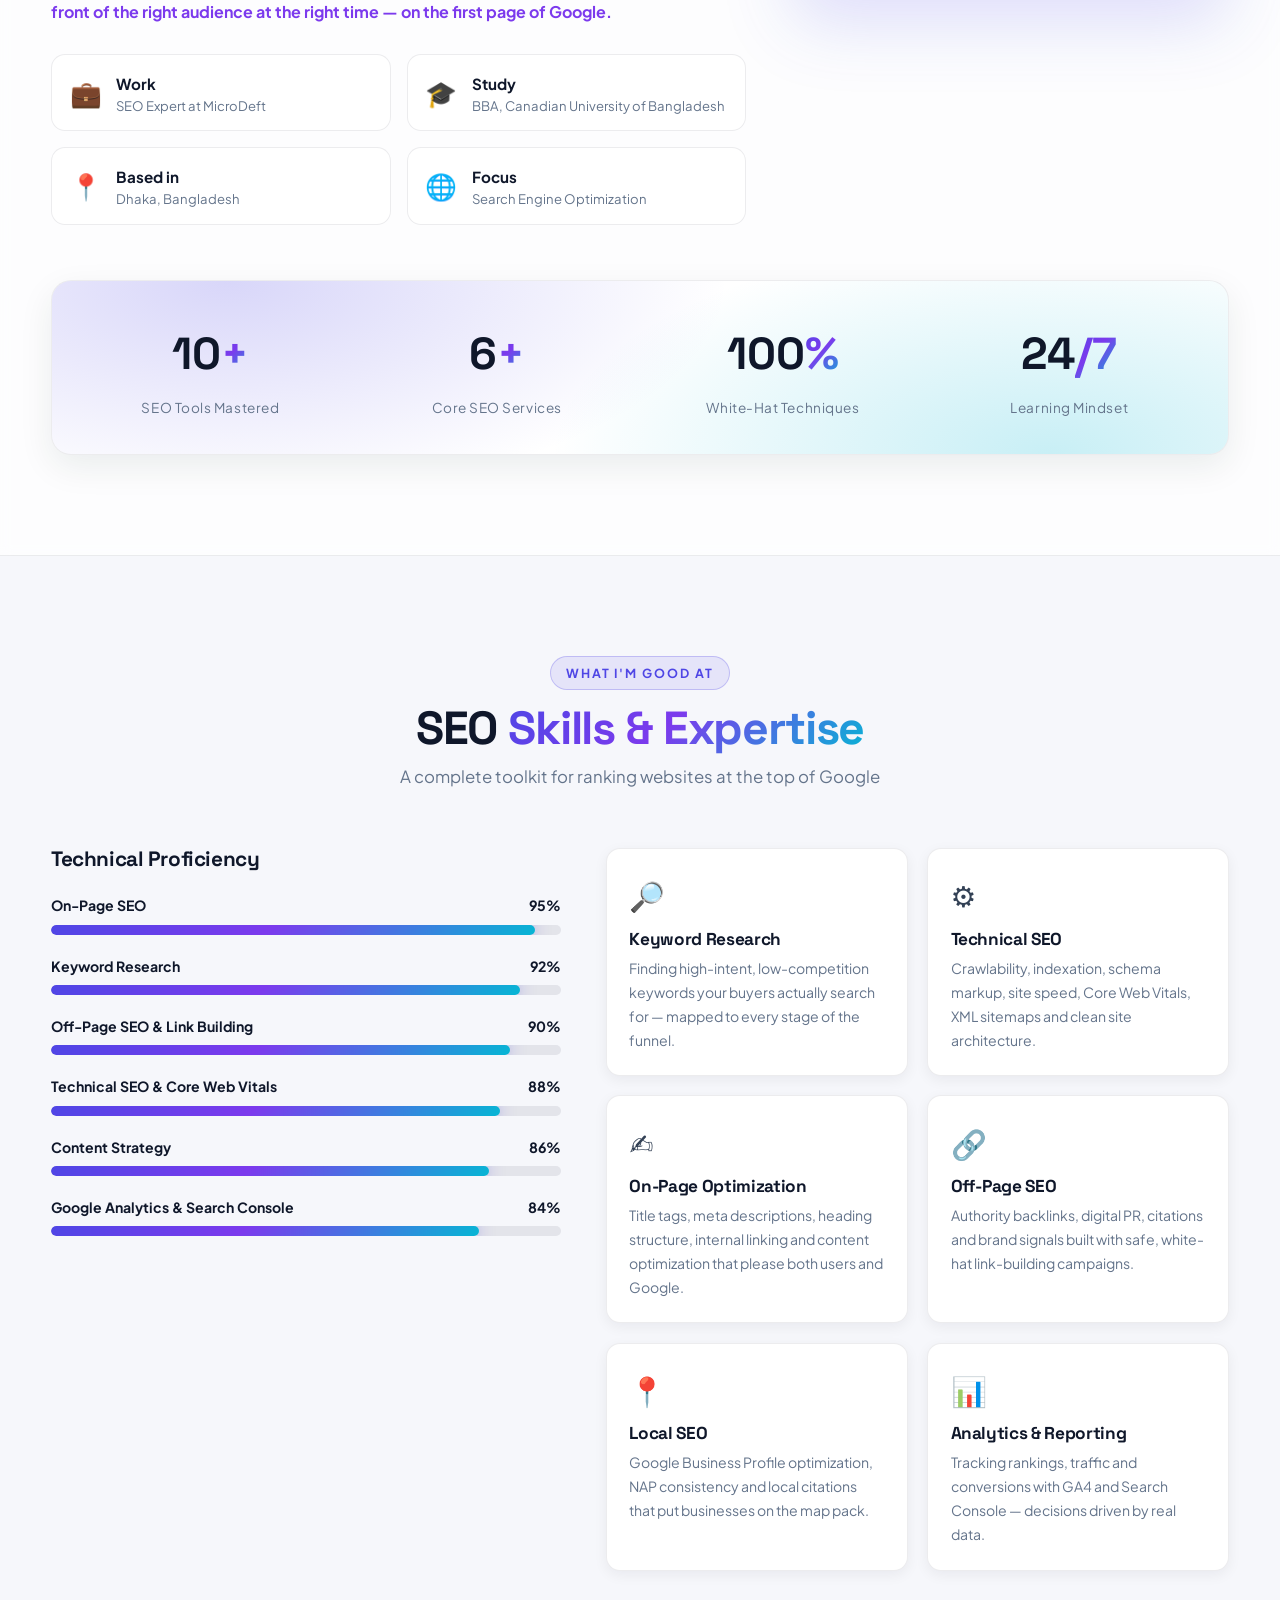
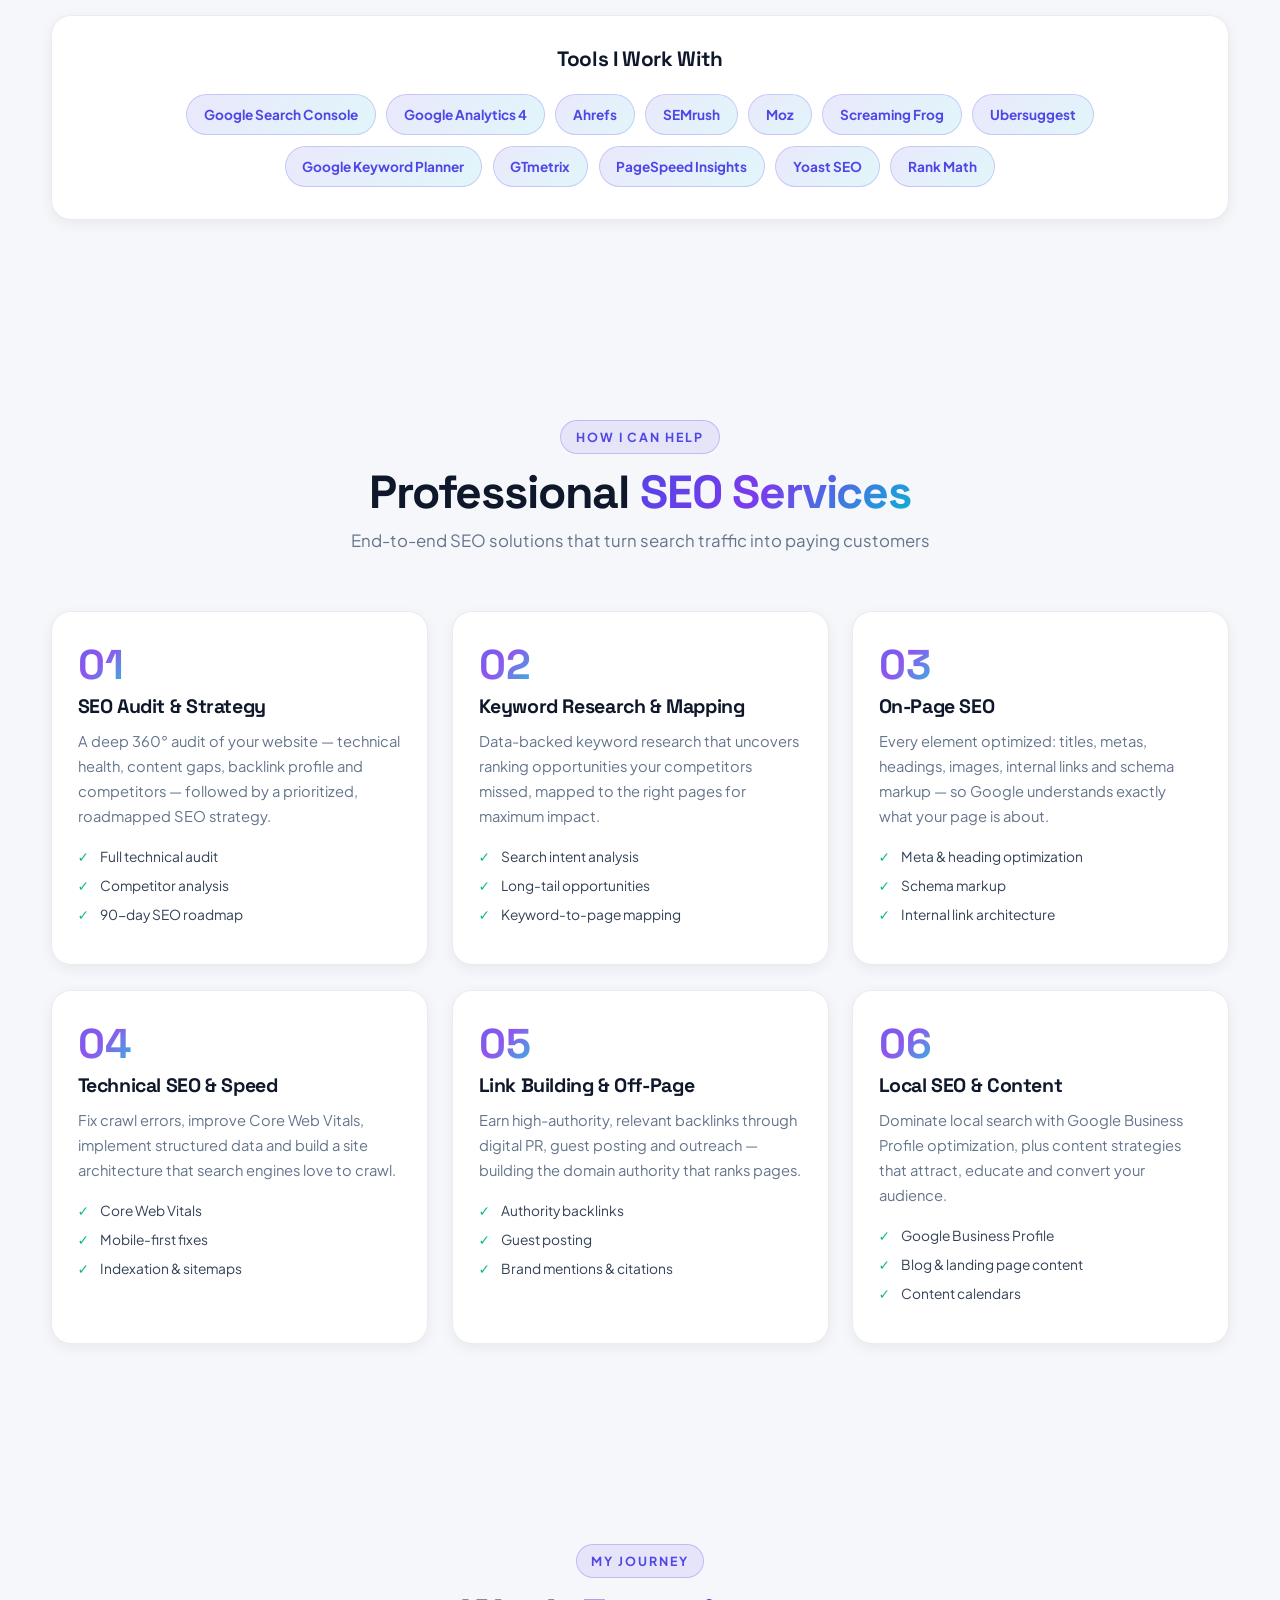
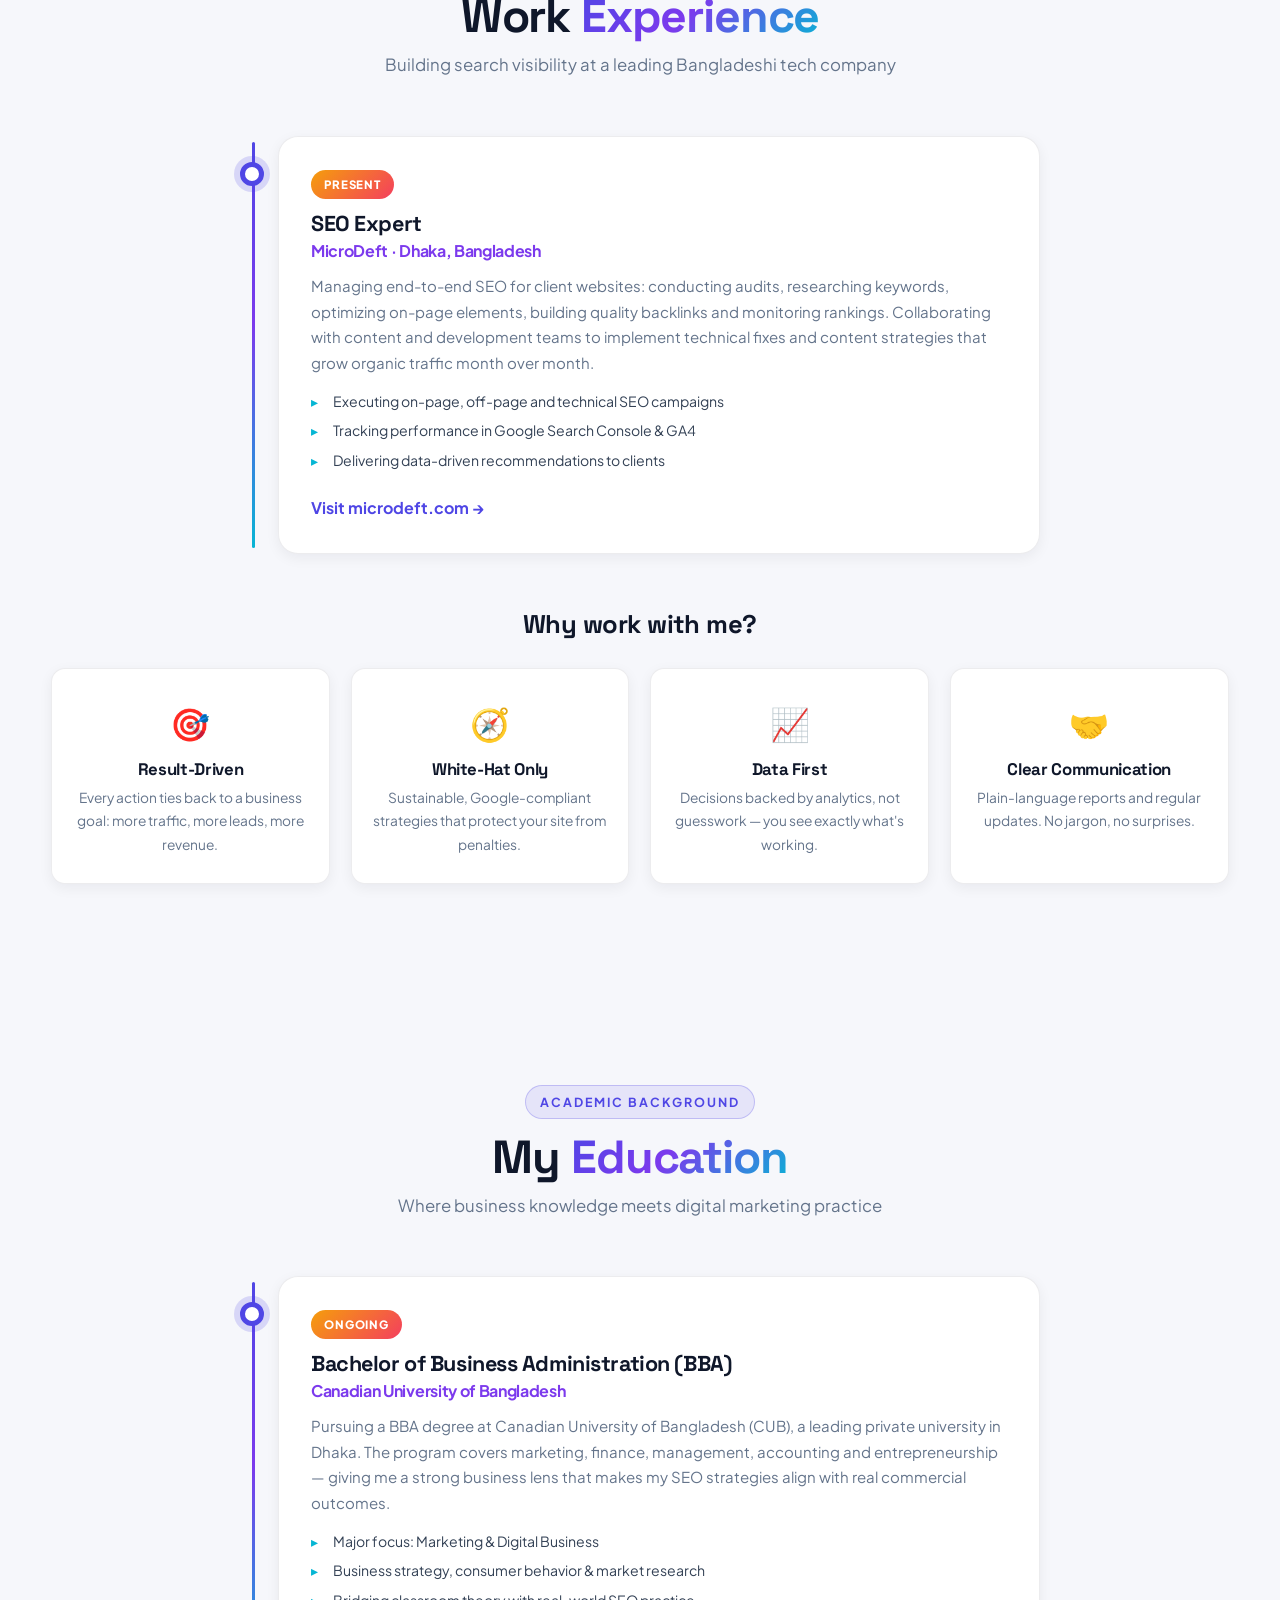
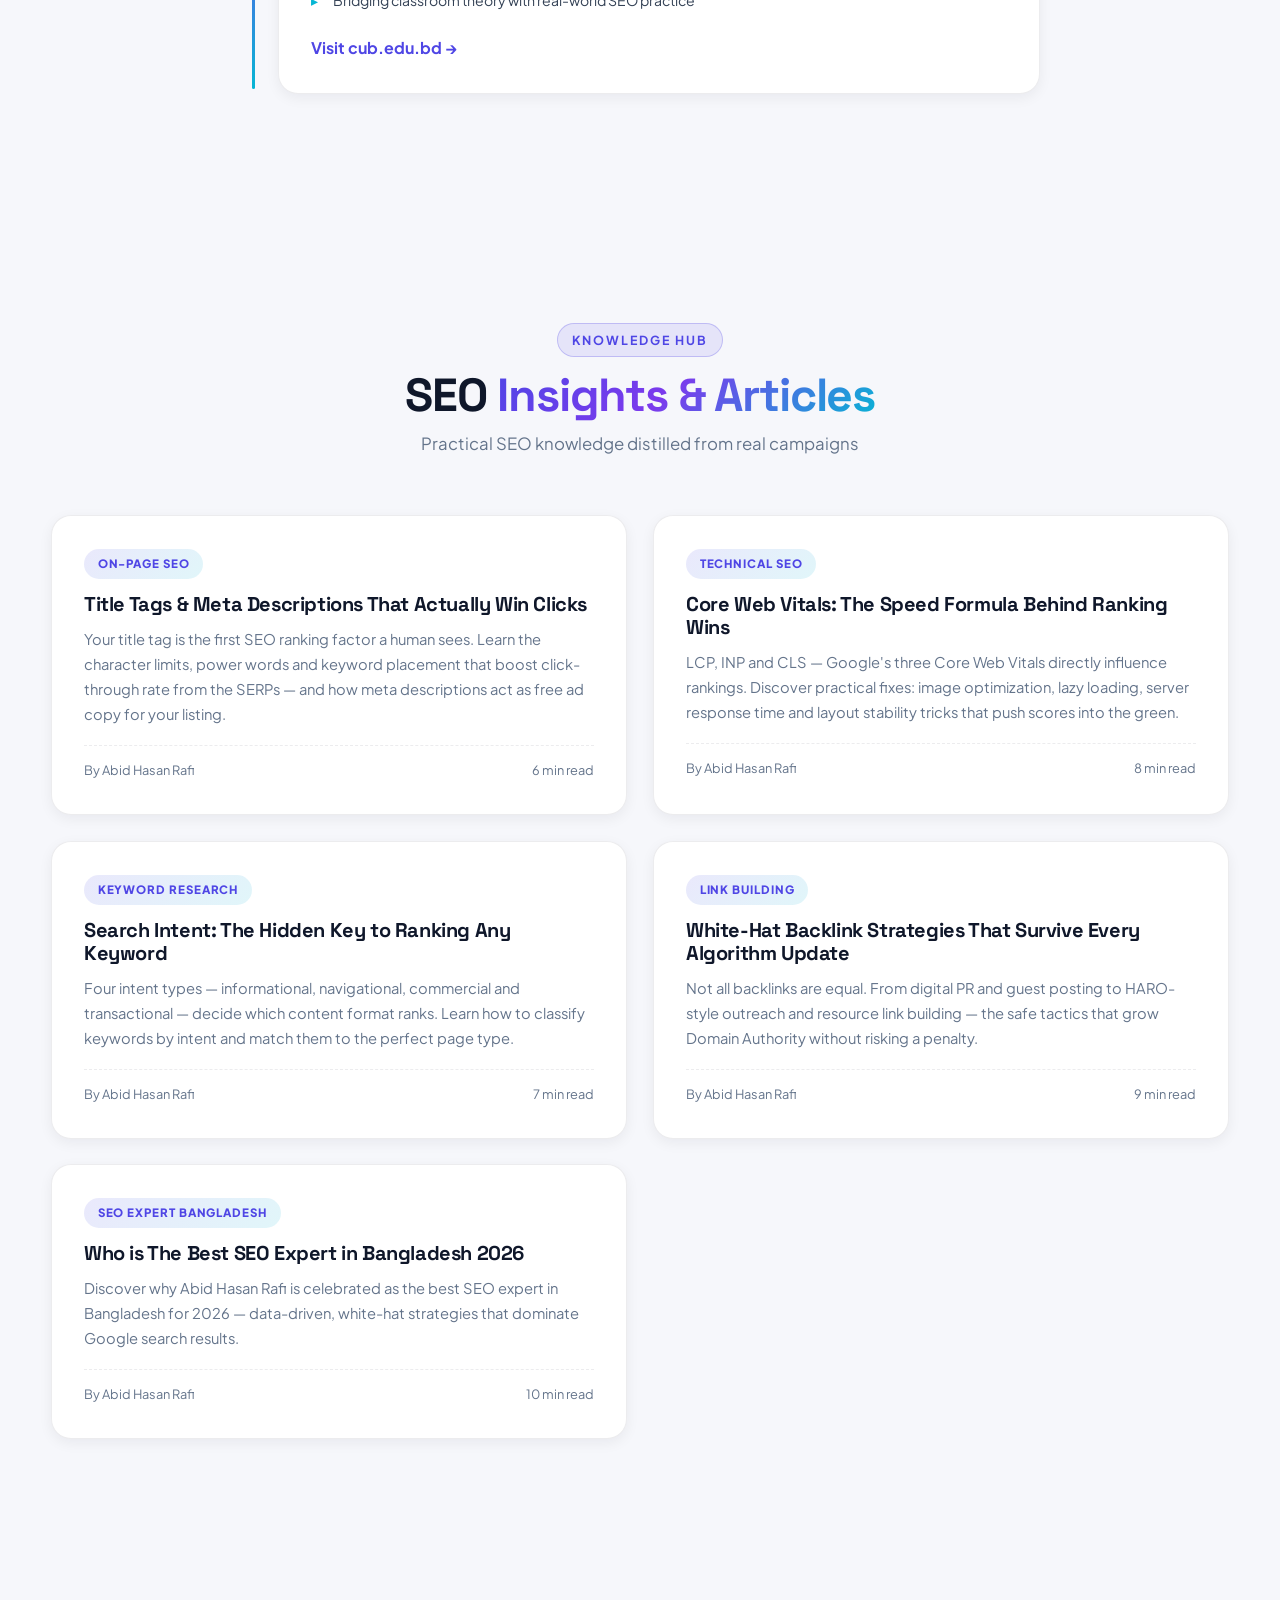
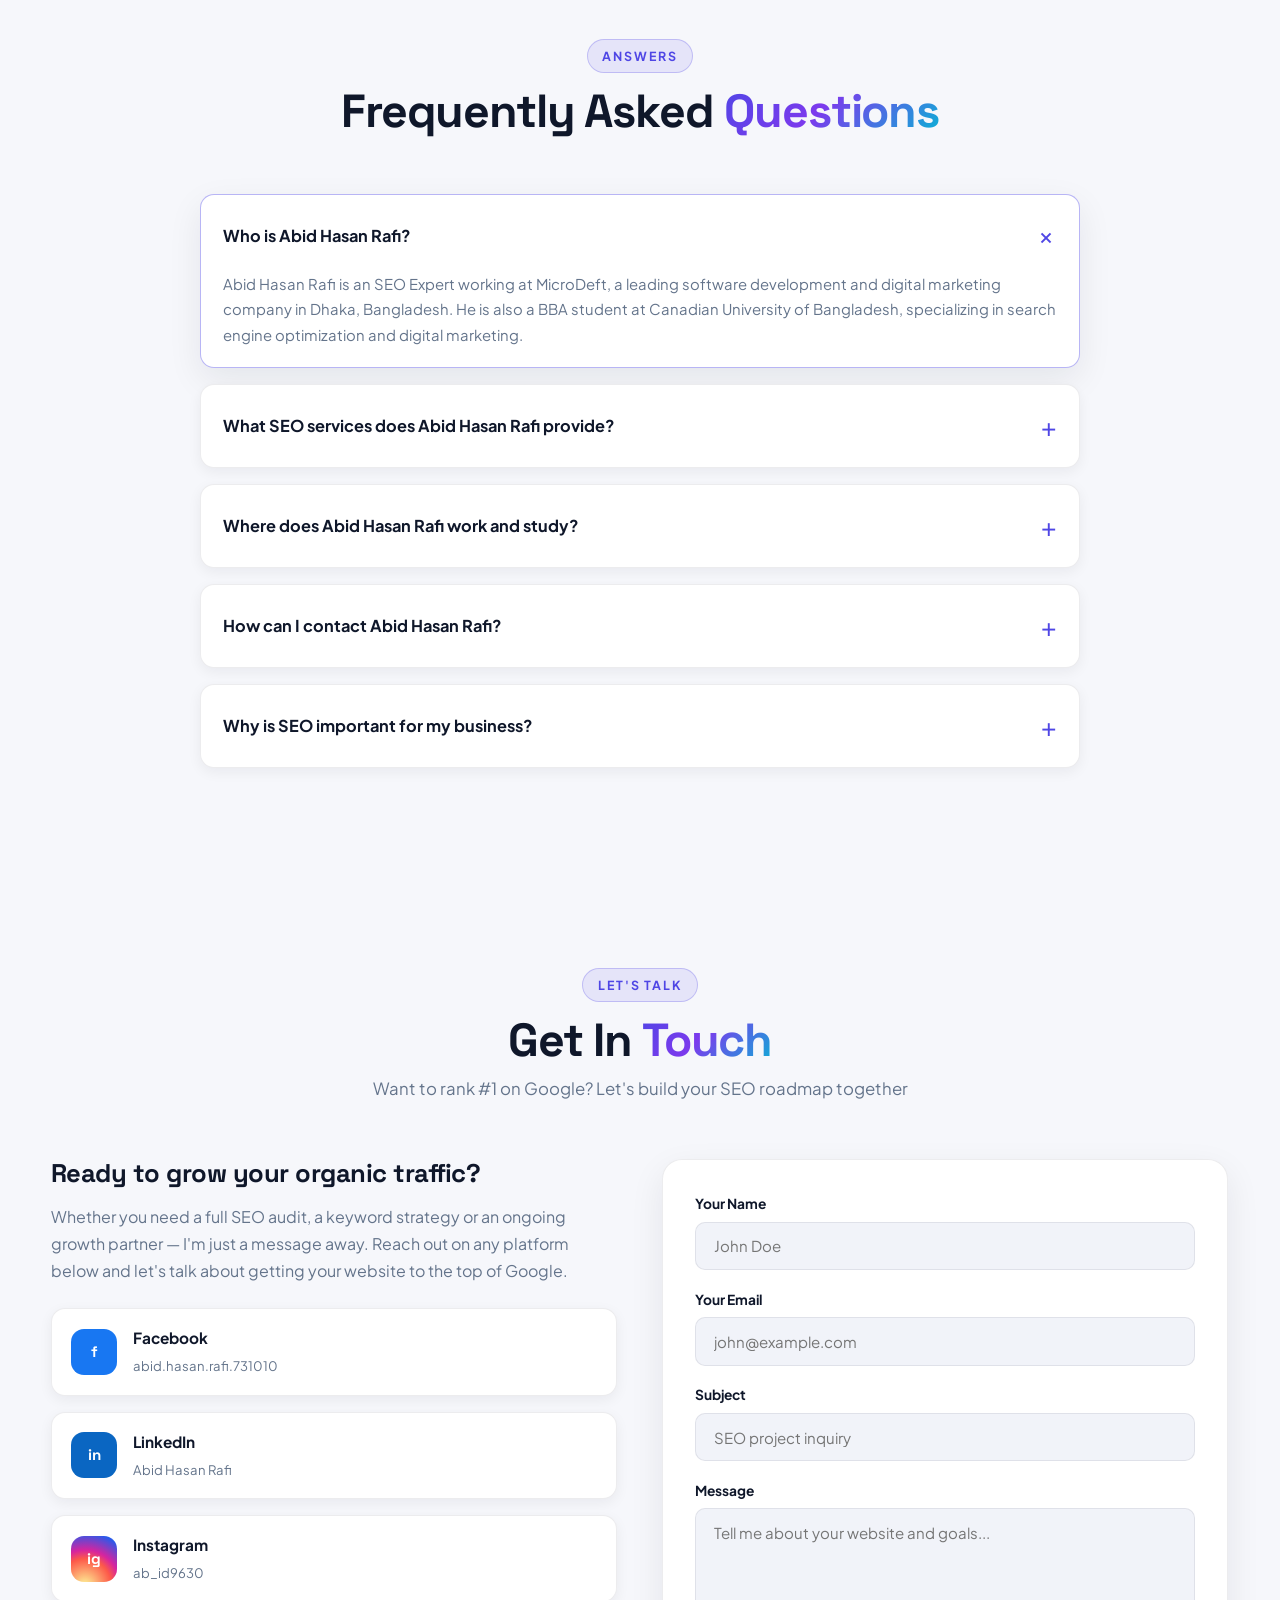
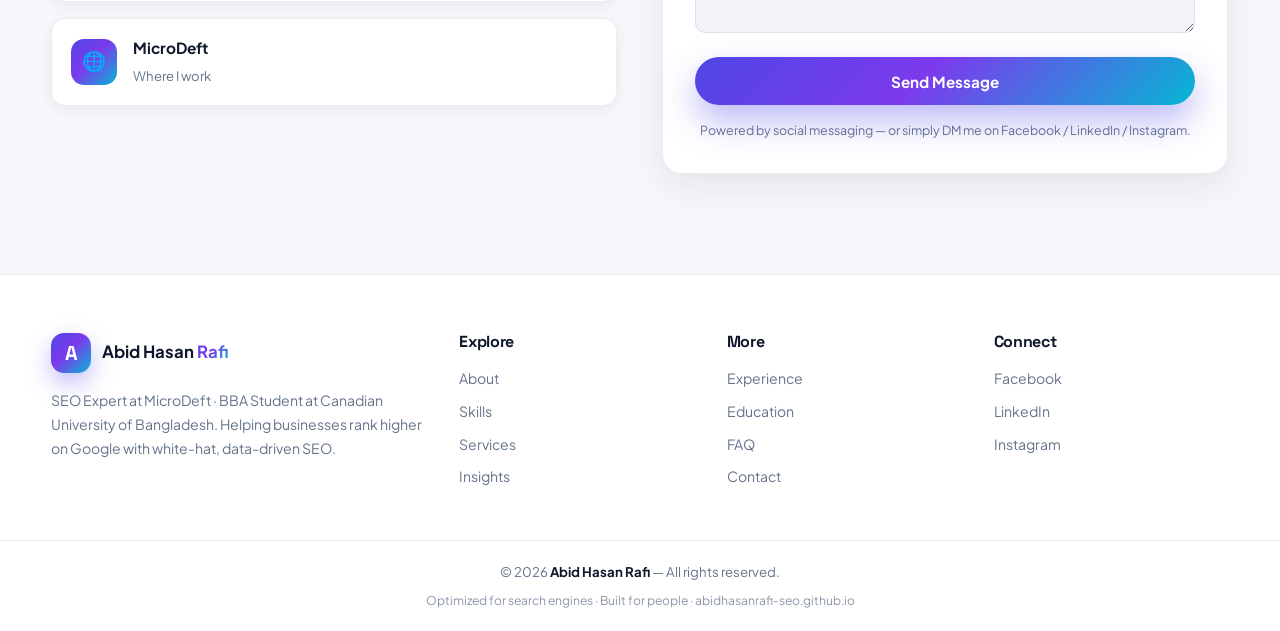
==== commit 72e91683: "Speed up marquee and keep it moving under reduced motion" ====
--- a/index.html
+++ b/index.html
@@ -70,7 +70,7 @@
   <link rel="preconnect" href="https://fonts.googleapis.com">
   <link rel="preconnect" href="https://fonts.gstatic.com" crossorigin>
   <link href="https://fonts.googleapis.com/css2?family=Plus+Jakarta+Sans:wght@300;400;500;600;700;800&family=Space+Grotesk:wght@500;600;700&display=swap" rel="stylesheet">
-  <link rel="stylesheet" href="css/style.css?v=2">
+  <link rel="stylesheet" href="css/style.css?v=3">
 
   <!-- ===== Structured Data: Person ===== -->
   <script type="application/ld+json">
@@ -828,6 +828,6 @@
     </div>
   </div>
 
-  <script src="js/script.js?v=2" defer></script>
+  <script src="js/script.js?v=3" defer></script>
 </body>
 </html>
--- a/css/style.css
+++ b/css/style.css
@@ -298,7 +298,7 @@
   border-top: 1px solid var(--border); border-bottom: 1px solid var(--border);
   backdrop-filter: blur(8px);
 }
-.marquee__track { display: flex; gap: 1.8rem; width: max-content; animation: slide 30s linear infinite; font-weight: 700; letter-spacing: .06em; font-size: .85rem; text-transform: uppercase; }
+.marquee__track { display: flex; gap: 1.8rem; width: max-content; animation: slide 15s linear infinite; font-weight: 700; letter-spacing: .06em; font-size: .85rem; text-transform: uppercase; }
 .marquee__track span:nth-child(even) { color: var(--primary); }
 
 /* ---------- Sections ---------- */
@@ -787,6 +787,7 @@
 @media (prefers-reduced-motion: reduce) {
   *, *::before, *::after { animation-duration: .001ms !important; animation-iteration-count: 1 !important; transition-duration: .001ms !important; scroll-behavior: auto !important; }
   .reveal { opacity: 1; transform: none; }
+  .marquee__track { animation: slide 15s linear infinite !important; }
 }
 
 @media print {
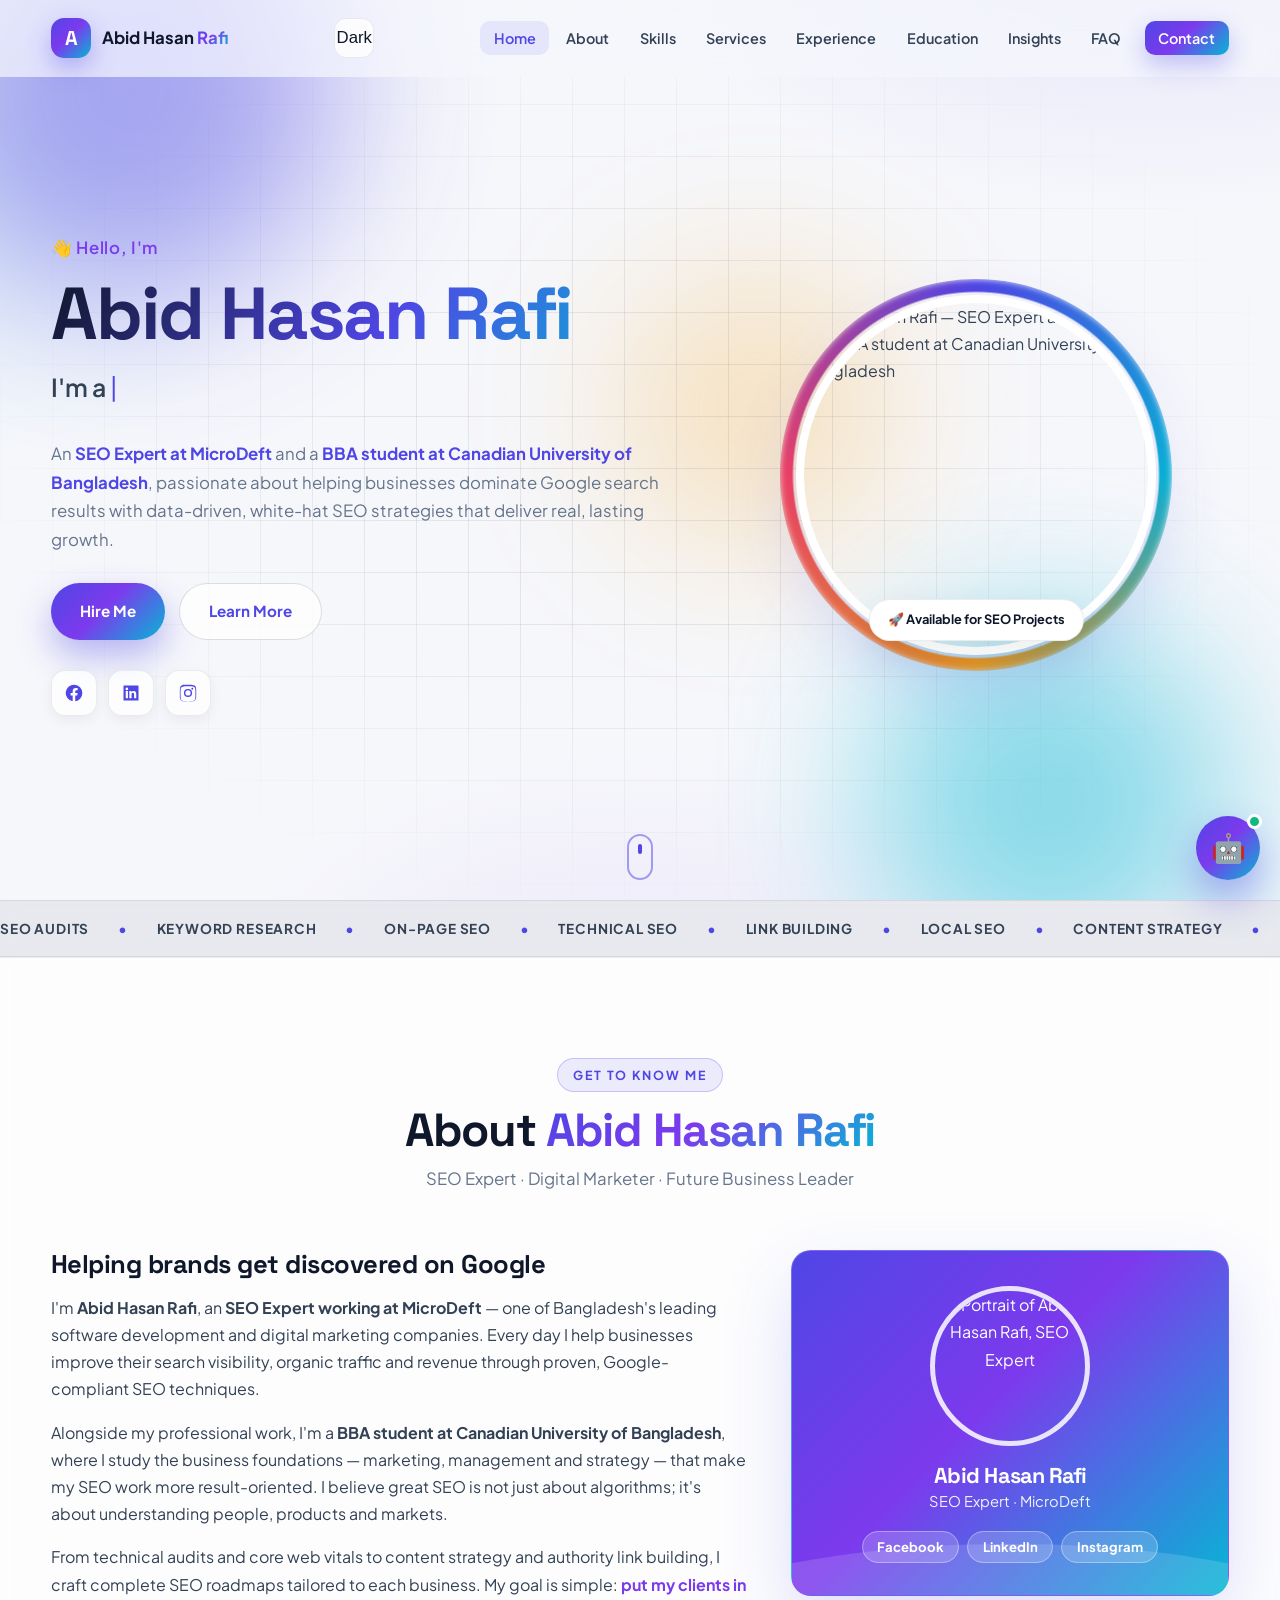
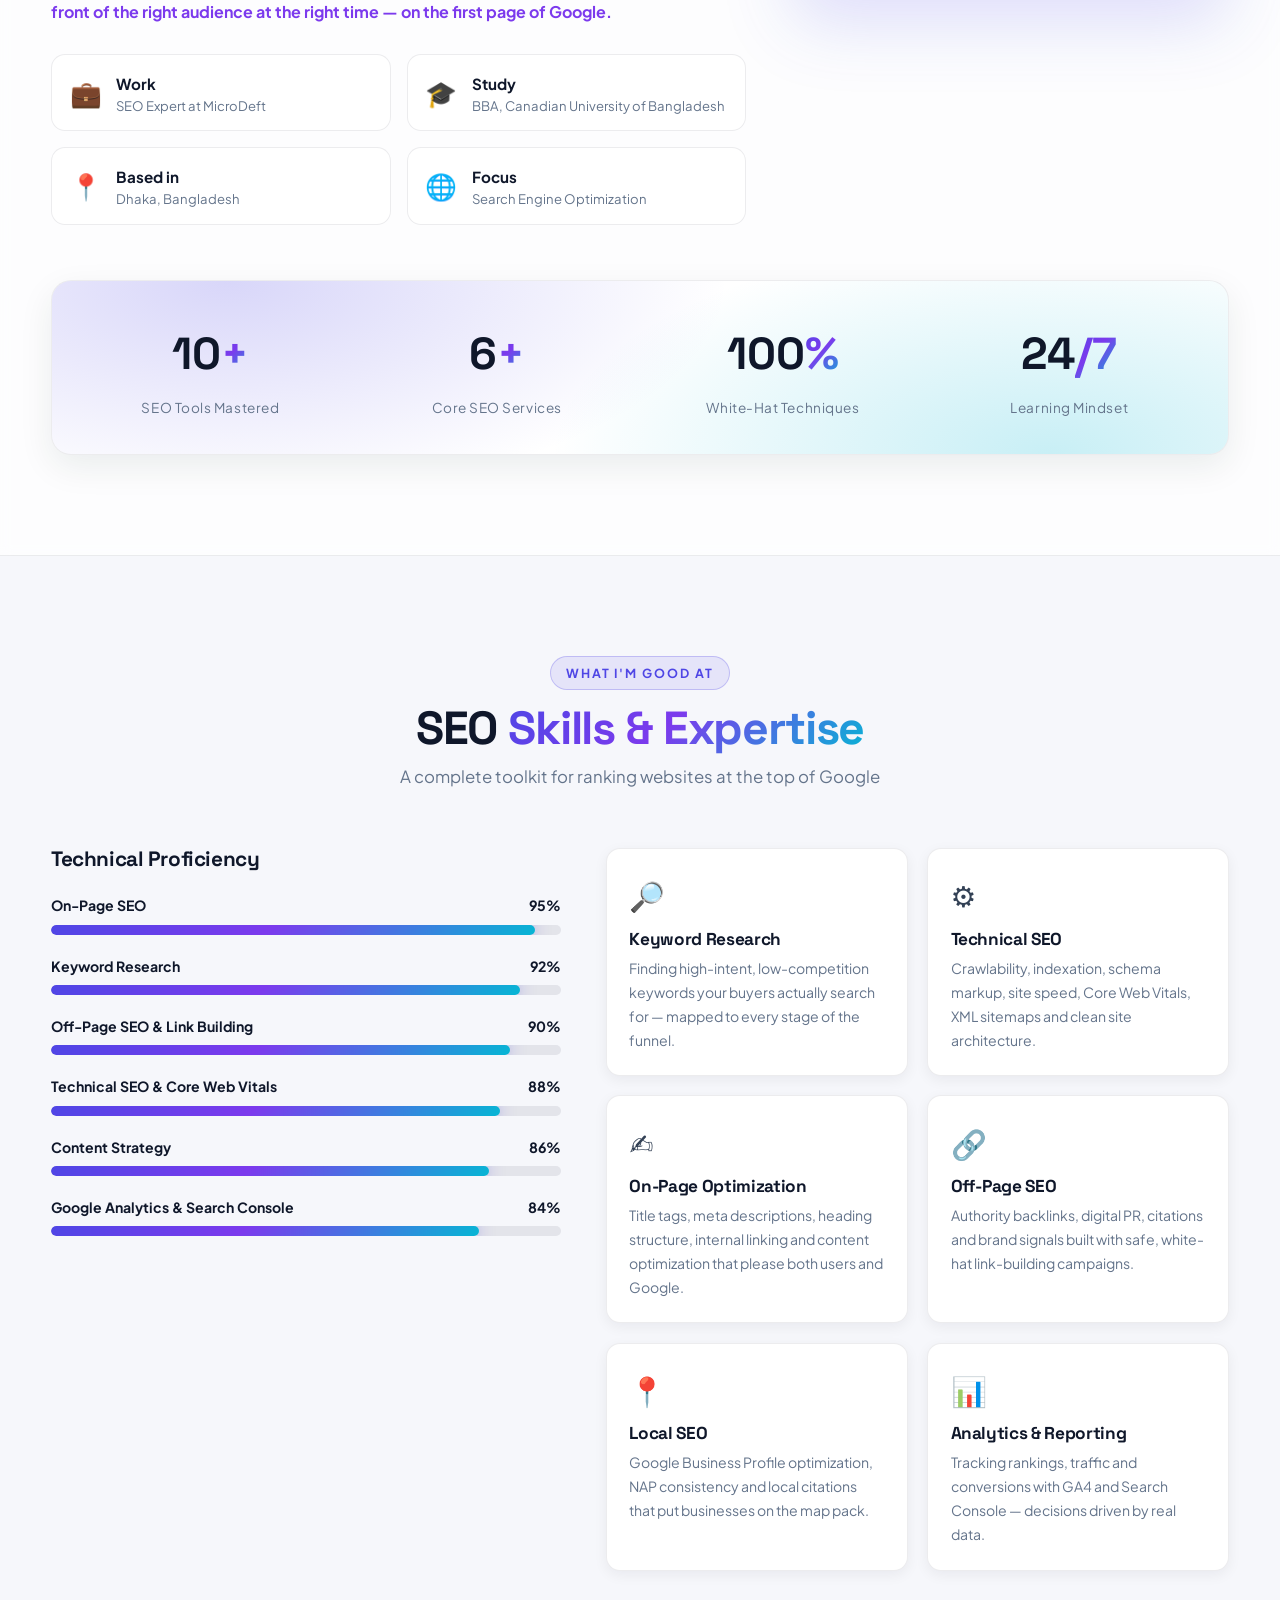
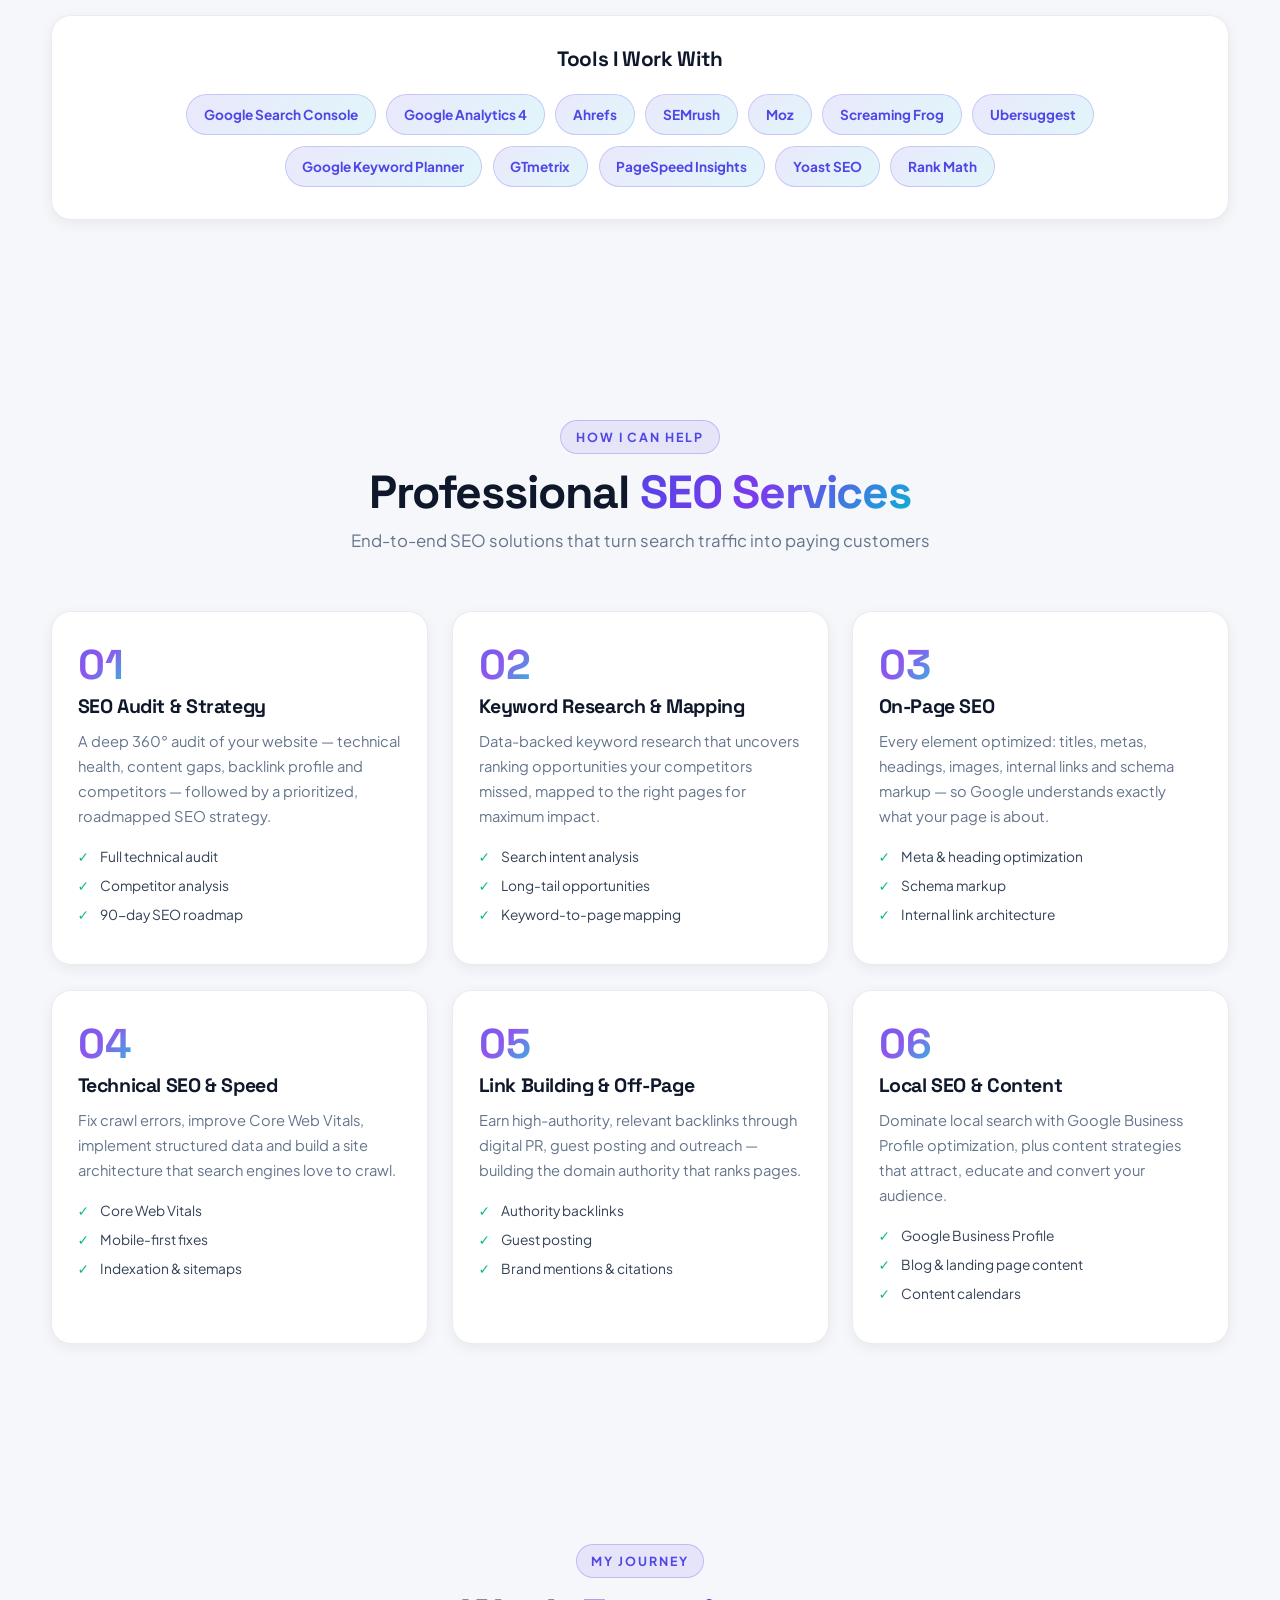
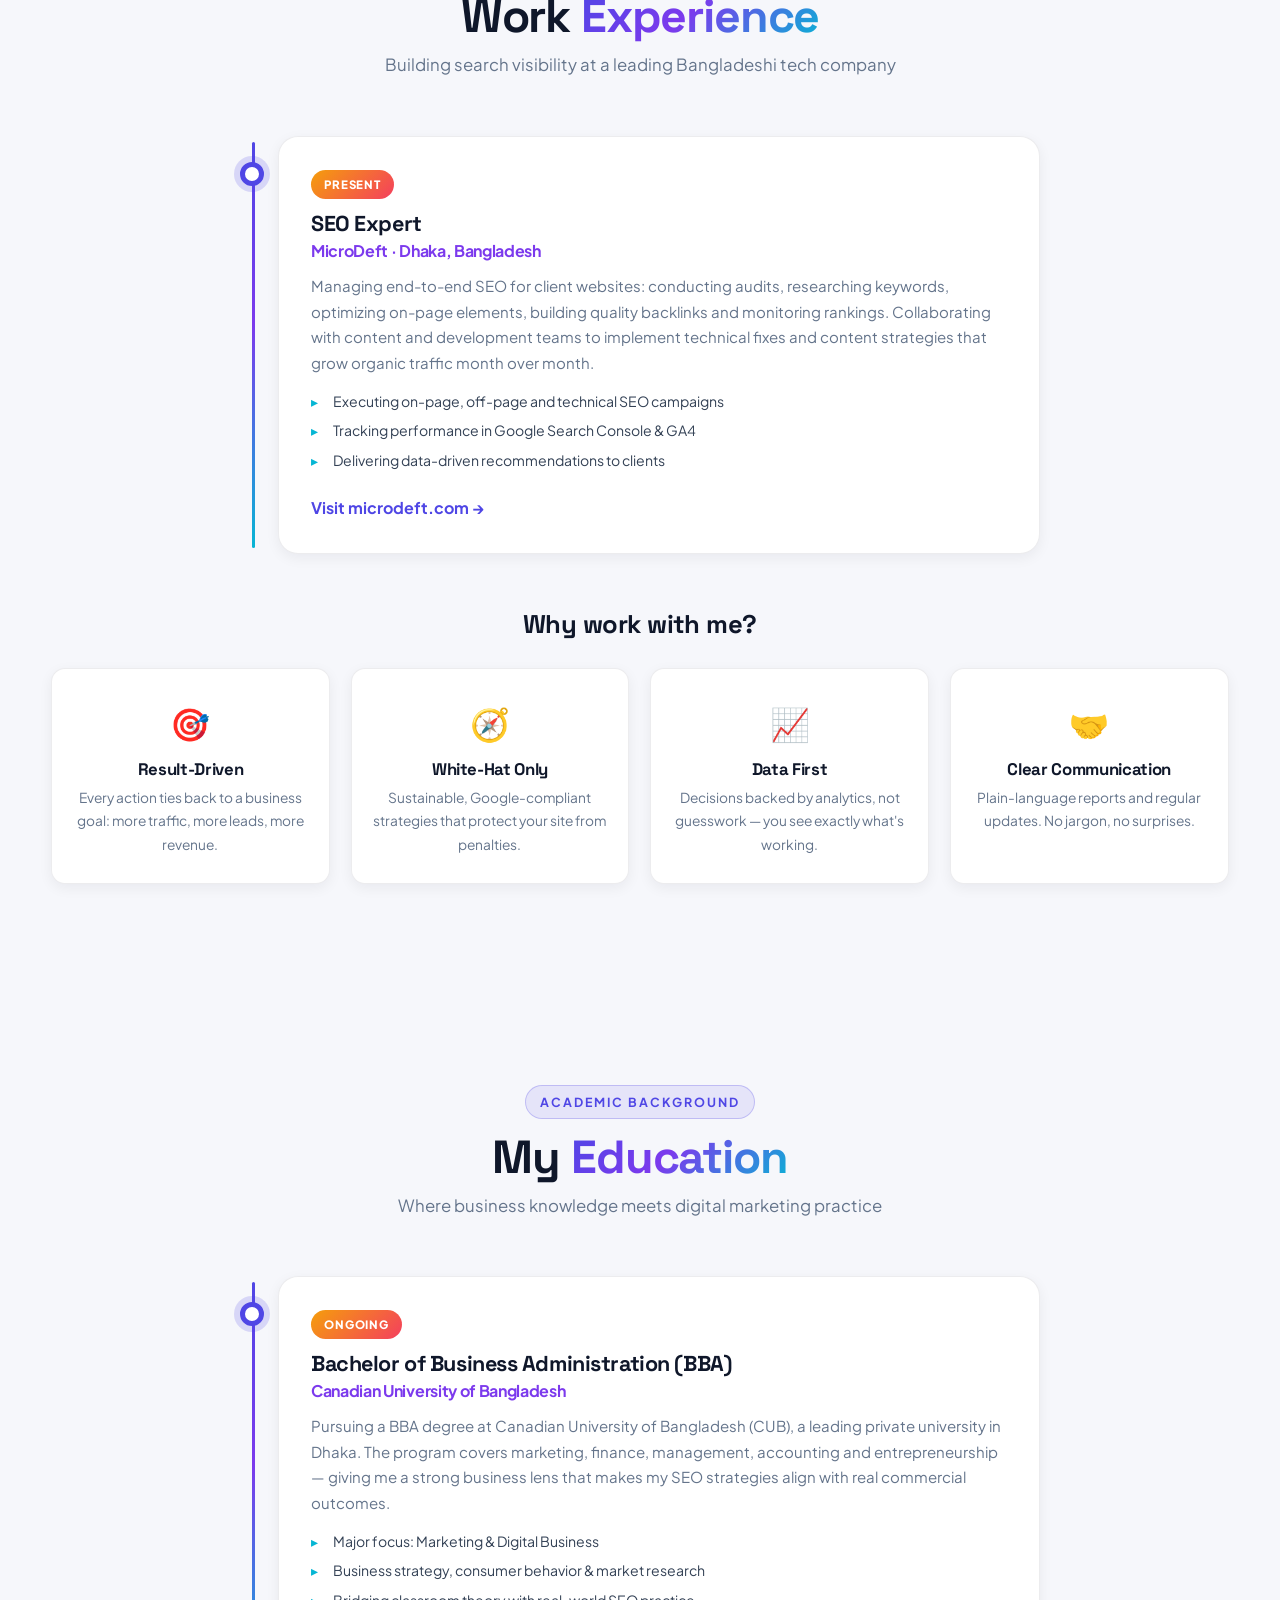
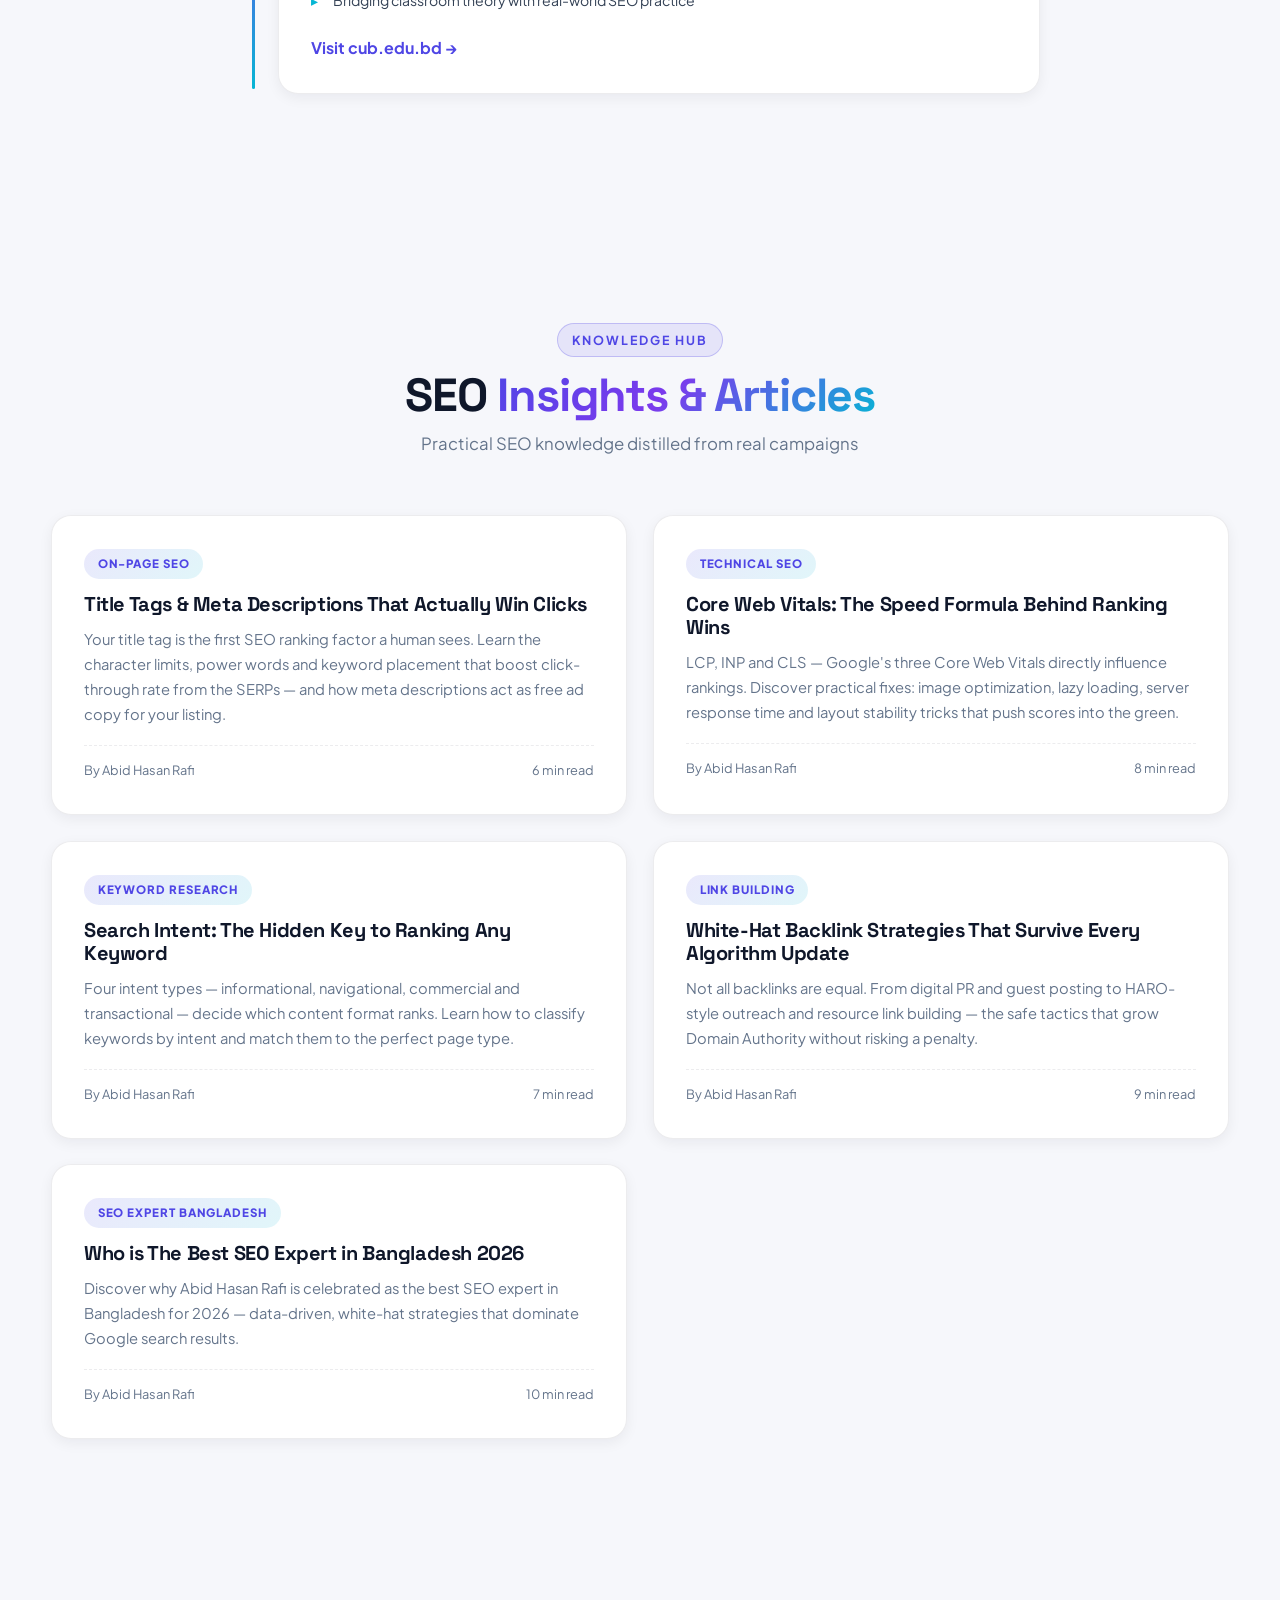
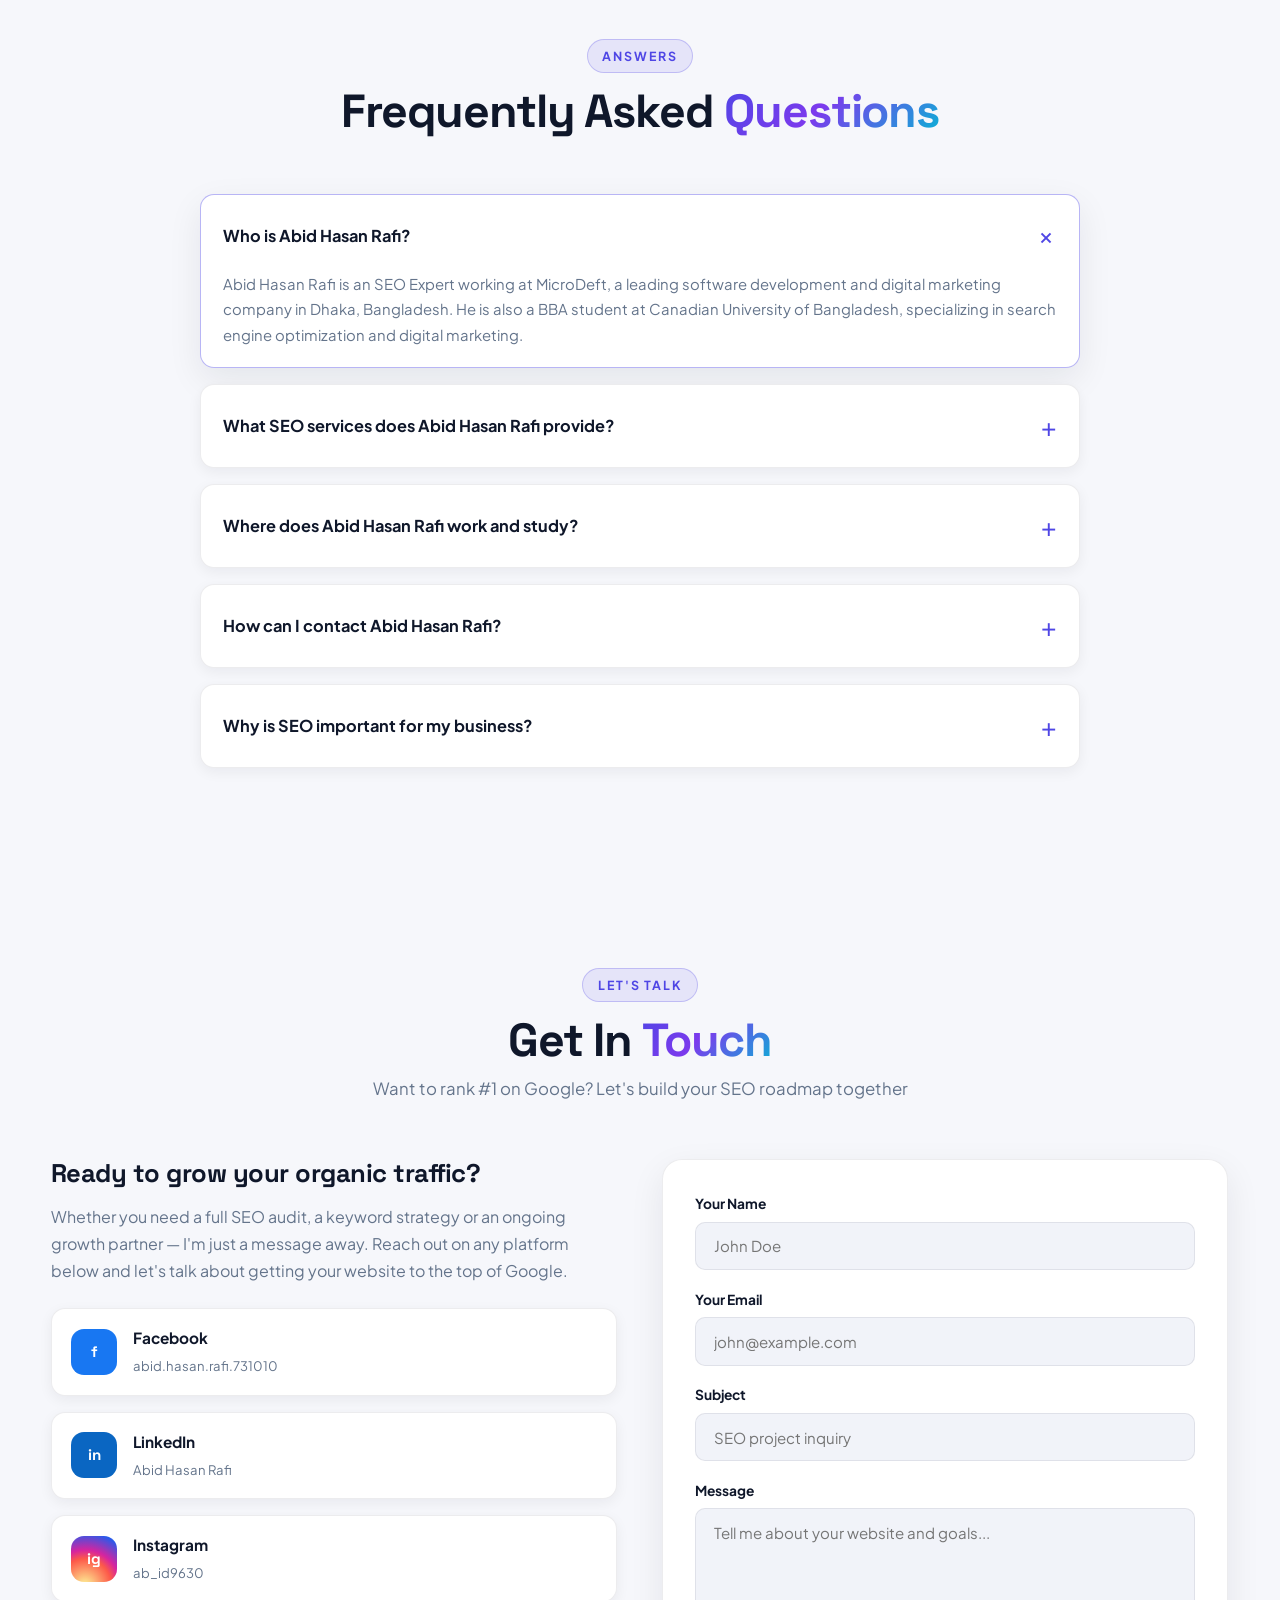
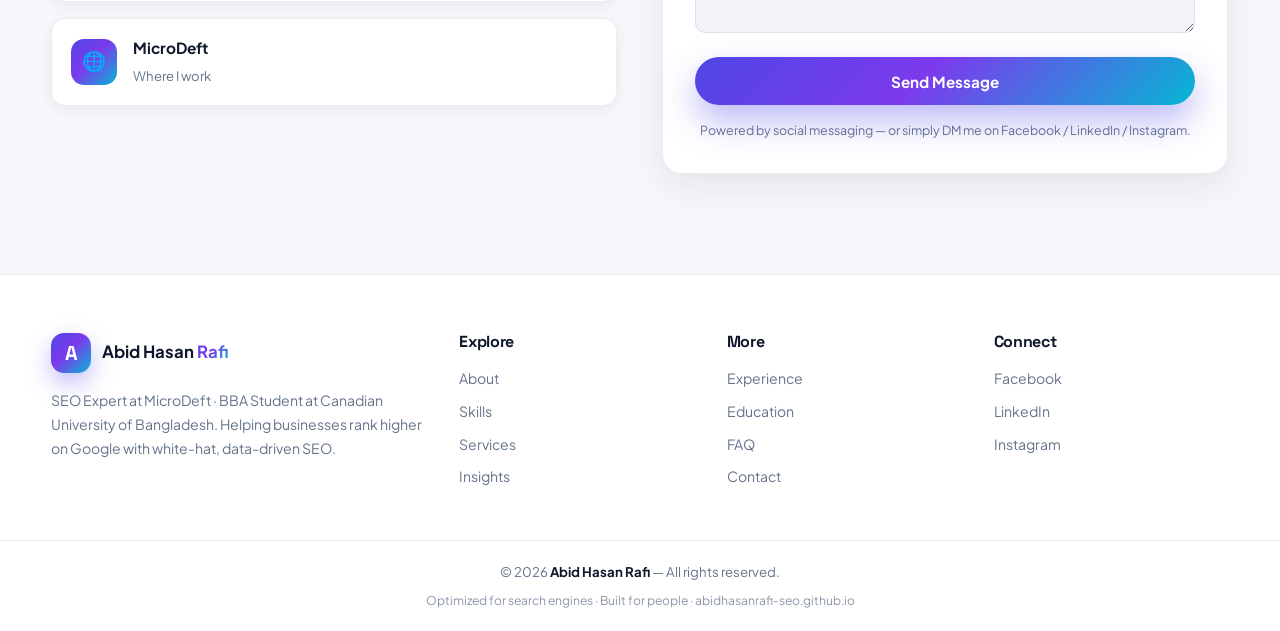
==== commit 6935739b: "Exempt avatar animations from reduced motion" ====
--- a/index.html
+++ b/index.html
@@ -70,7 +70,7 @@
   <link rel="preconnect" href="https://fonts.googleapis.com">
   <link rel="preconnect" href="https://fonts.gstatic.com" crossorigin>
   <link href="https://fonts.googleapis.com/css2?family=Plus+Jakarta+Sans:wght@300;400;500;600;700;800&family=Space+Grotesk:wght@500;600;700&display=swap" rel="stylesheet">
-  <link rel="stylesheet" href="css/style.css?v=3">
+  <link rel="stylesheet" href="css/style.css?v=4">
 
   <!-- ===== Structured Data: Person ===== -->
   <script type="application/ld+json">
@@ -828,6 +828,6 @@
     </div>
   </div>
 
-  <script src="js/script.js?v=3" defer></script>
+  <script src="js/script.js?v=4" defer></script>
 </body>
 </html>
--- a/css/style.css
+++ b/css/style.css
@@ -788,6 +788,9 @@
   *, *::before, *::after { animation-duration: .001ms !important; animation-iteration-count: 1 !important; transition-duration: .001ms !important; scroll-behavior: auto !important; }
   .reveal { opacity: 1; transform: none; }
   .marquee__track { animation: slide 15s linear infinite !important; }
+  .avatar__ring { animation: spin 10s linear infinite !important; }
+  .avatar__img { animation: floaty 6s ease-in-out infinite !important; }
+  .avatar__badge { animation: floaty 5s ease-in-out infinite .8s !important; }
 }
 
 @media print {
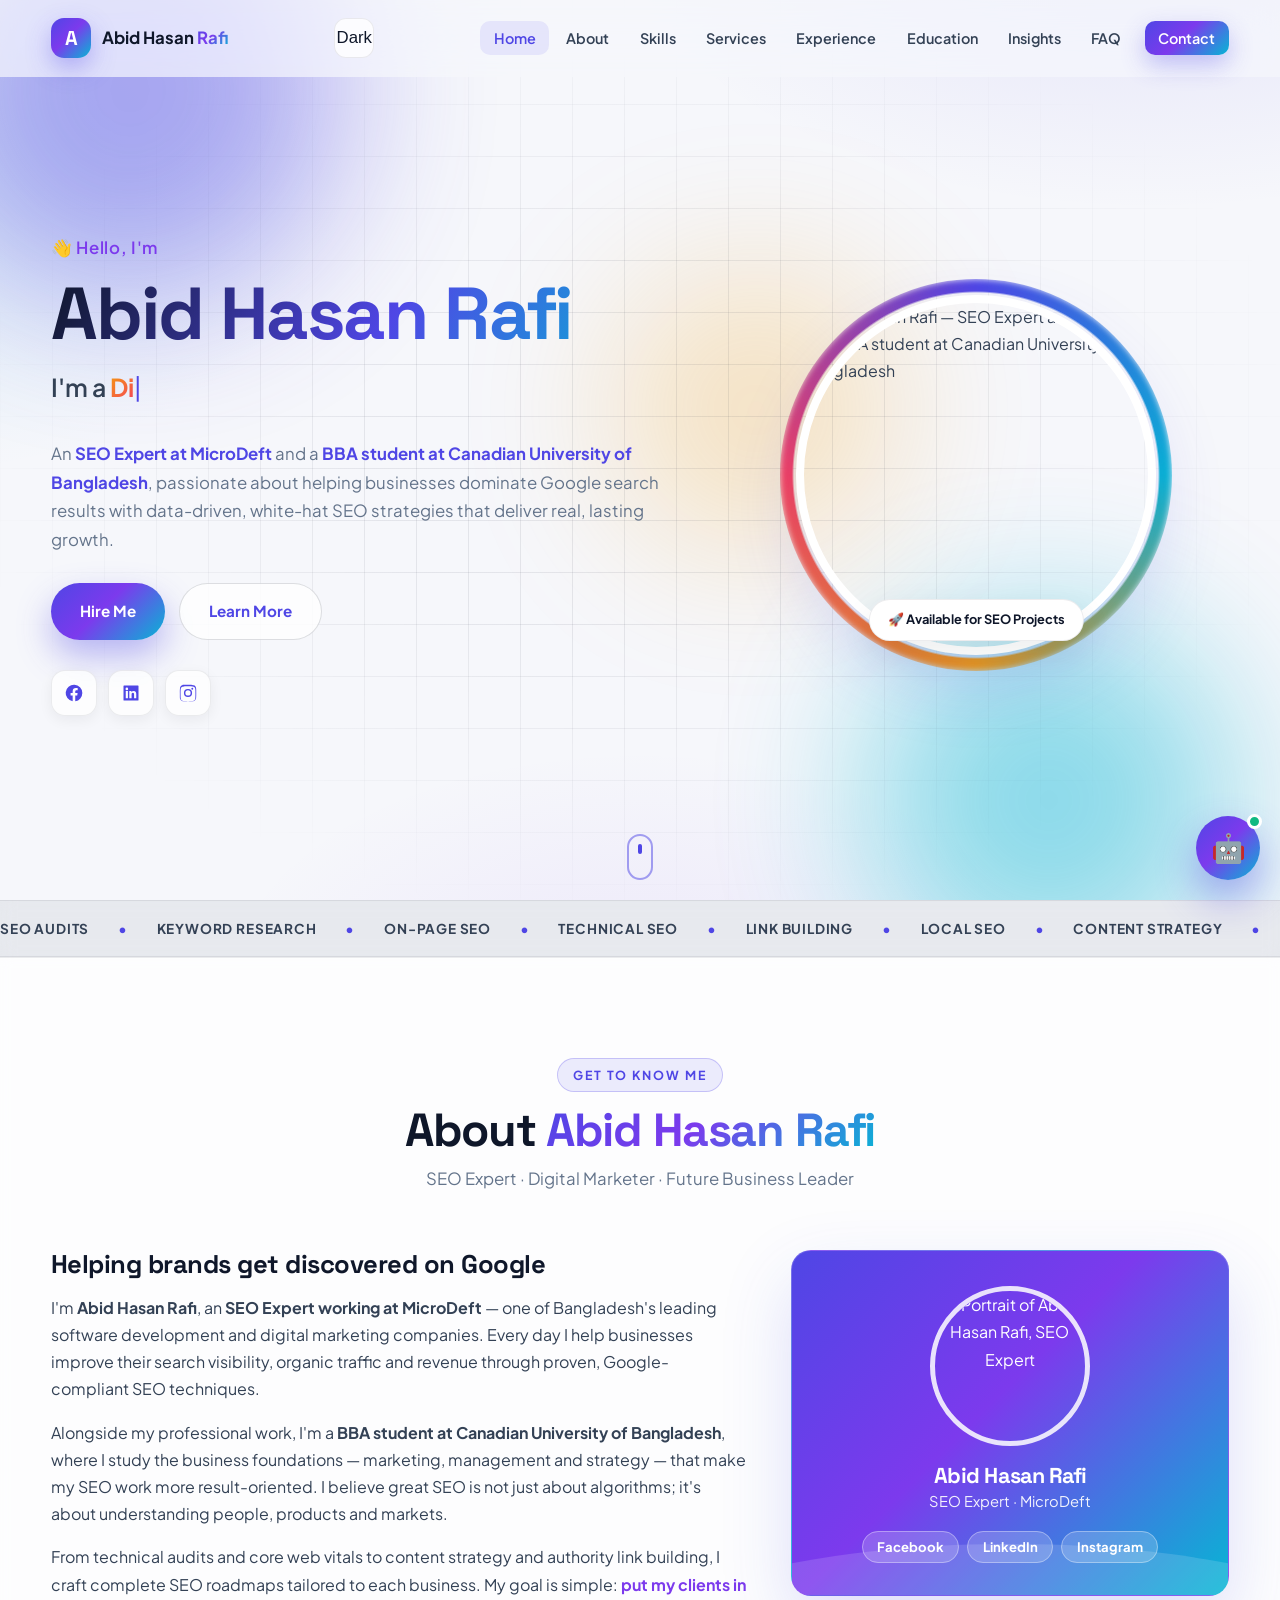
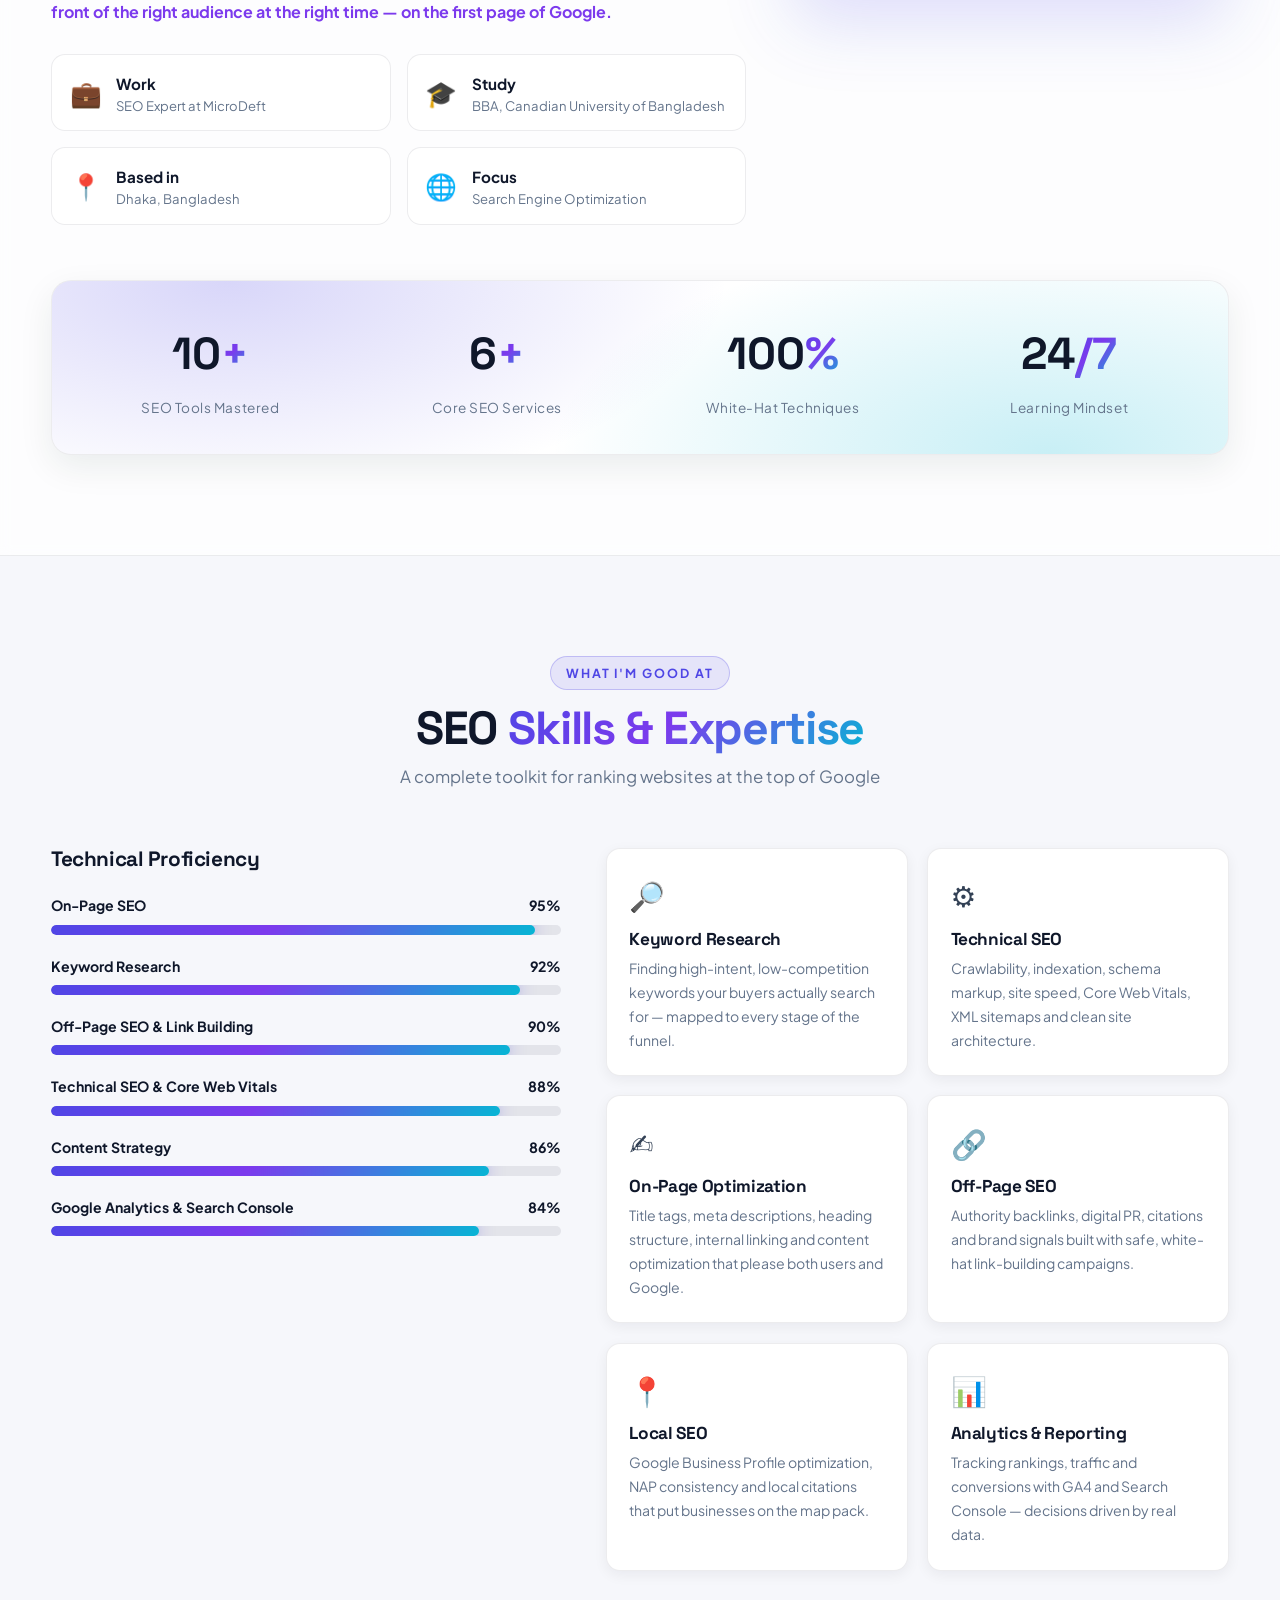
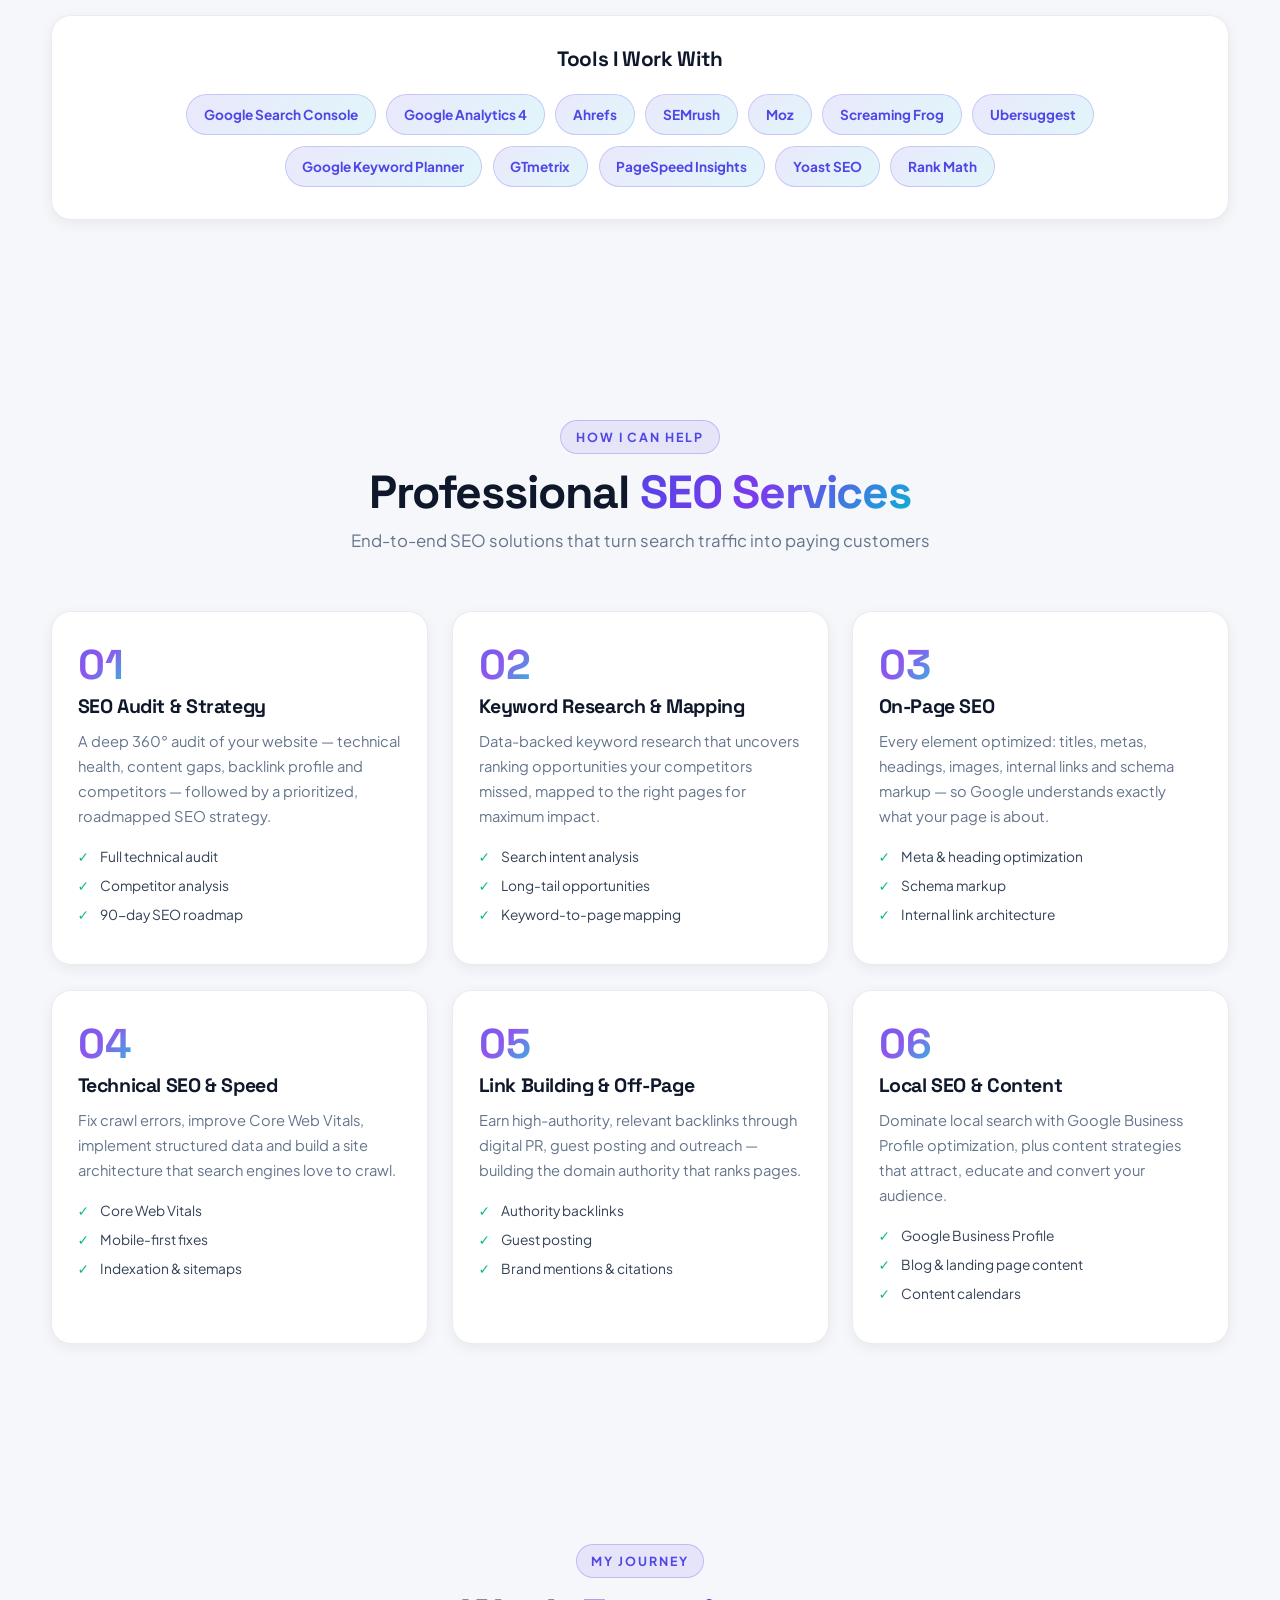
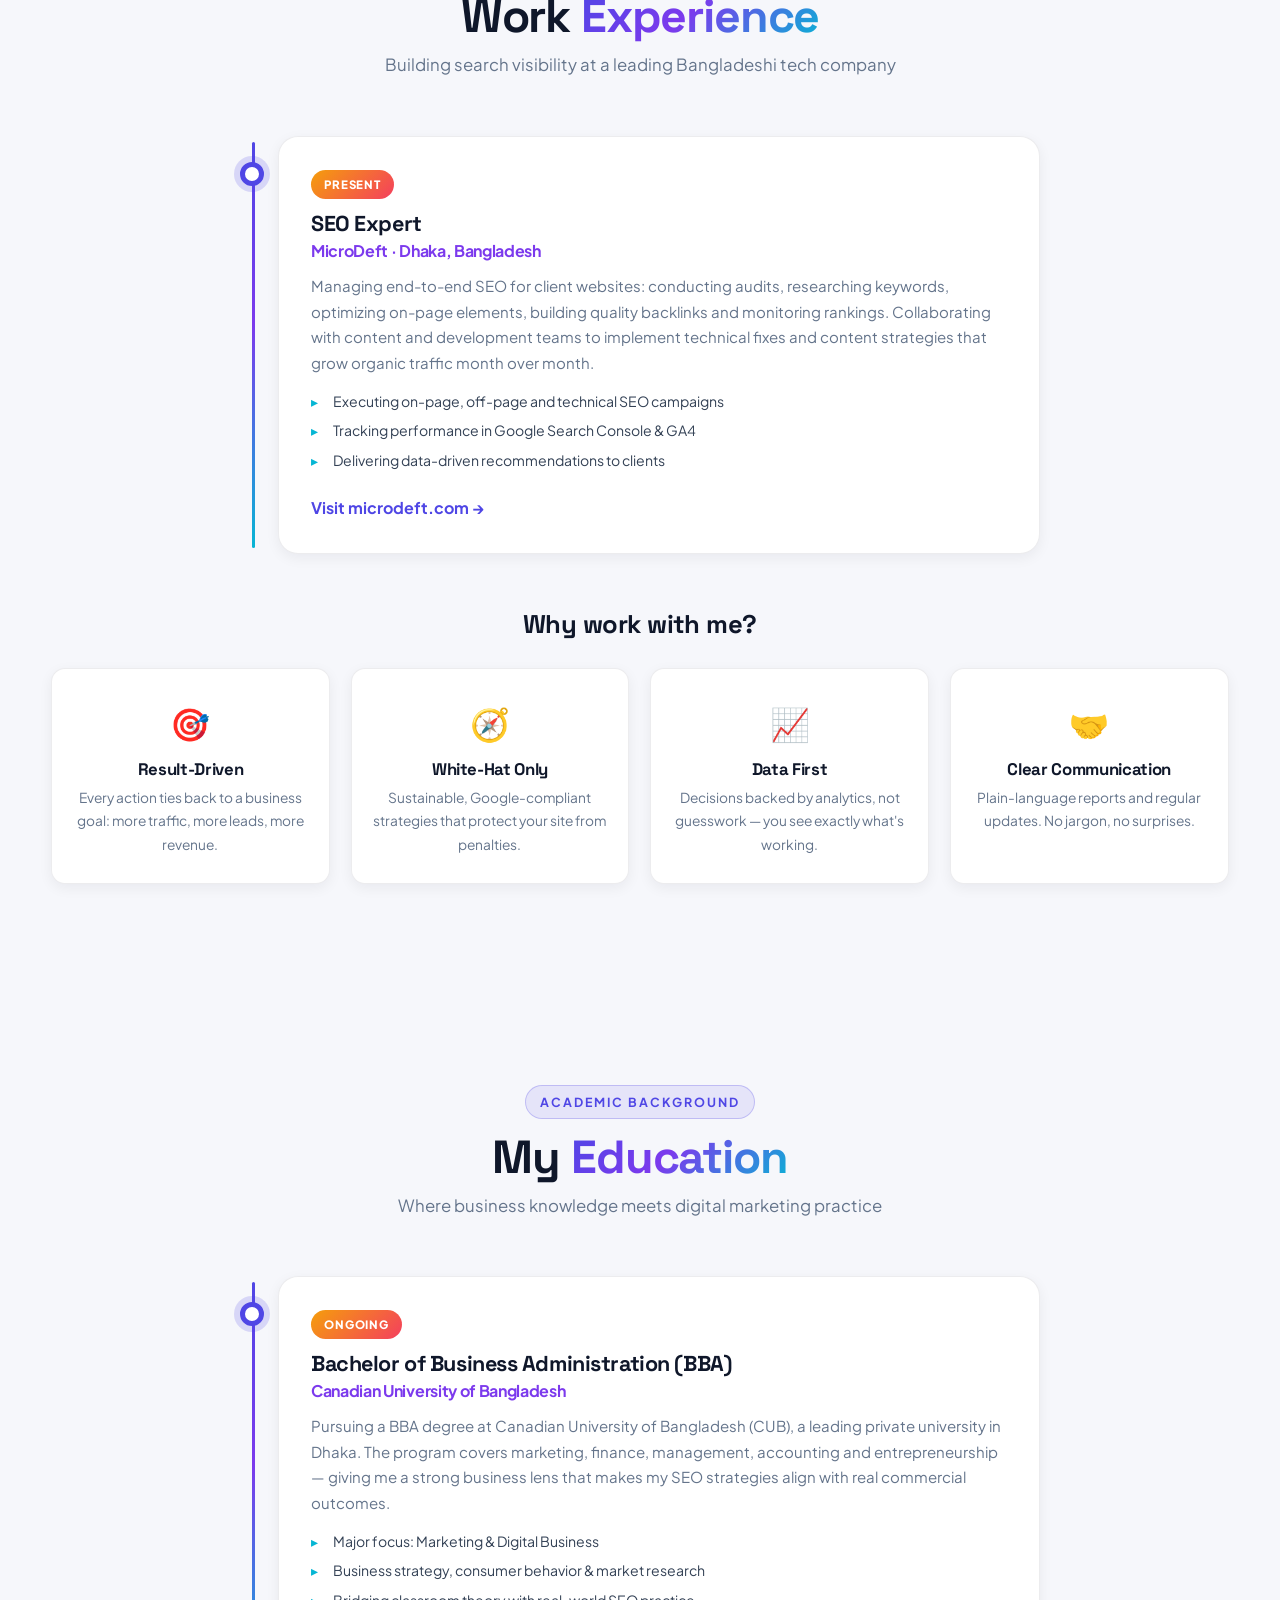
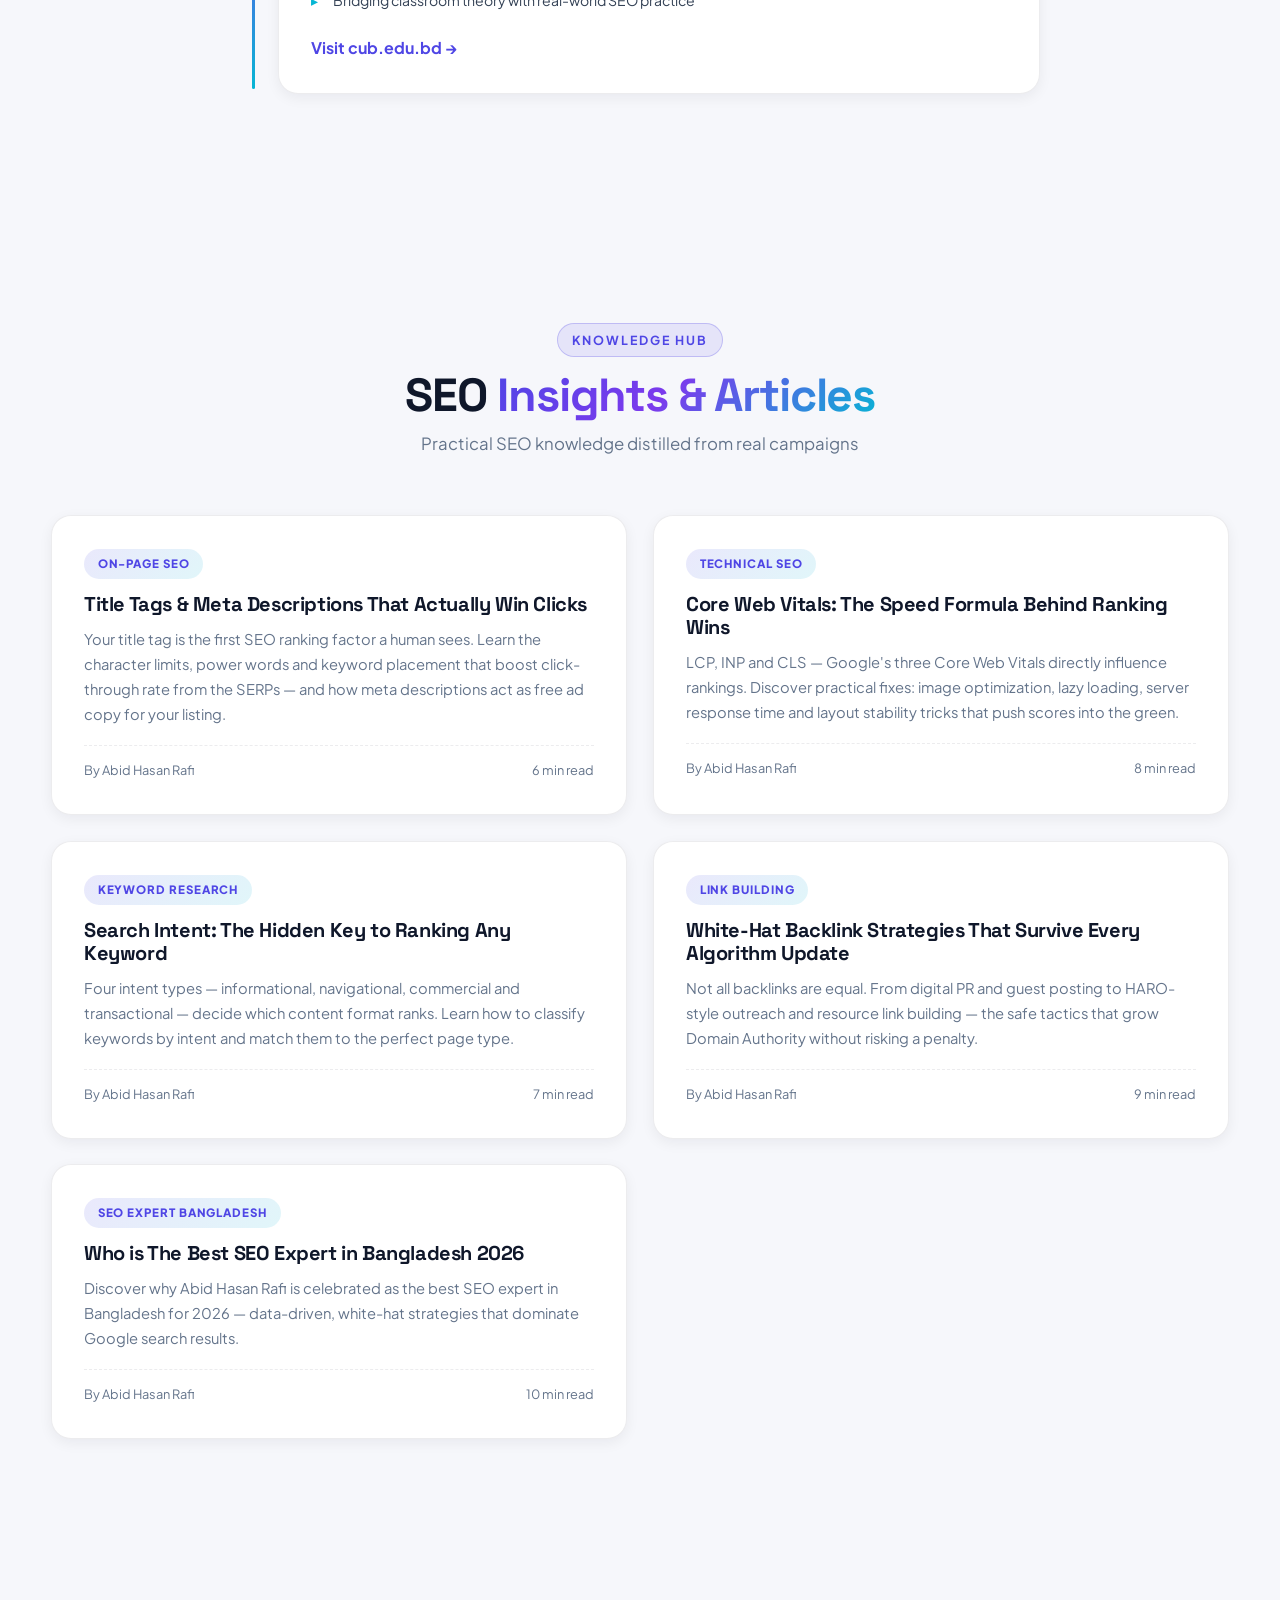
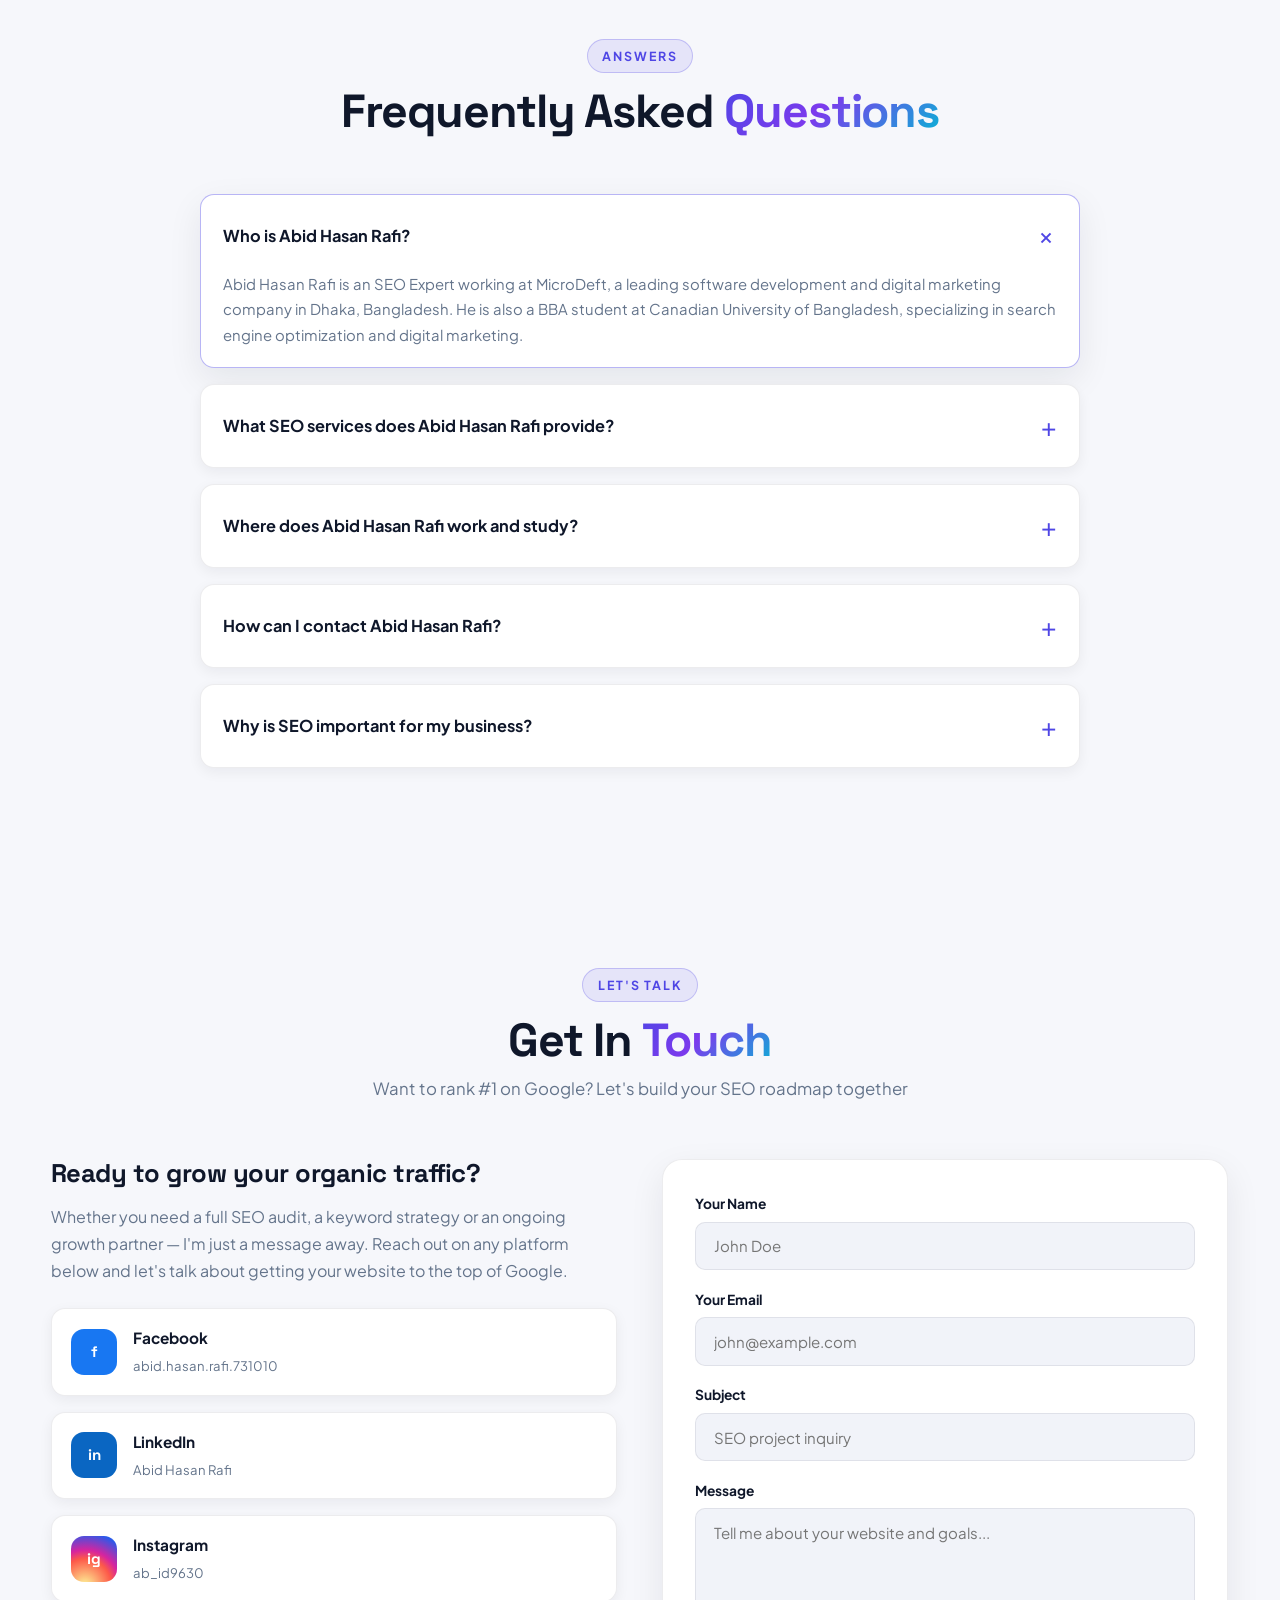
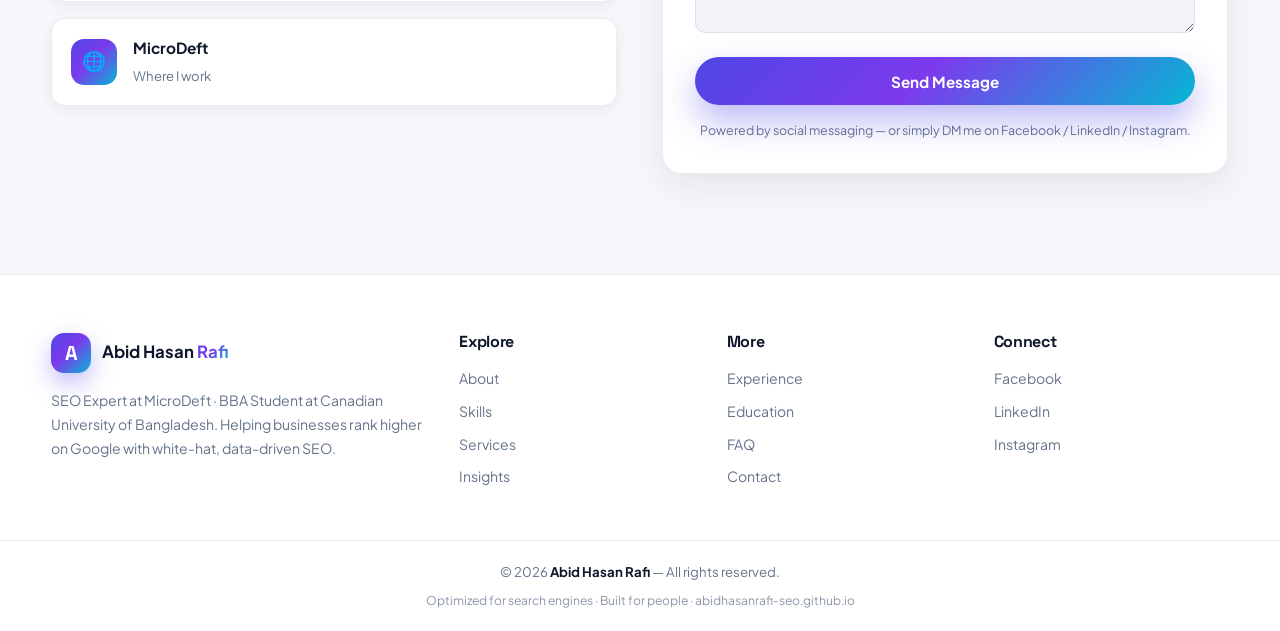
==== commit 097cb303: "Make animations smoother" ====
--- a/index.html
+++ b/index.html
@@ -70,7 +70,7 @@
   <link rel="preconnect" href="https://fonts.googleapis.com">
   <link rel="preconnect" href="https://fonts.gstatic.com" crossorigin>
   <link href="https://fonts.googleapis.com/css2?family=Plus+Jakarta+Sans:wght@300;400;500;600;700;800&family=Space+Grotesk:wght@500;600;700&display=swap" rel="stylesheet">
-  <link rel="stylesheet" href="css/style.css?v=4">
+  <link rel="stylesheet" href="css/style.css?v=5">
 
   <!-- ===== Structured Data: Person ===== -->
   <script type="application/ld+json">
@@ -828,6 +828,6 @@
     </div>
   </div>
 
-  <script src="js/script.js?v=4" defer></script>
+  <script src="js/script.js?v=5" defer></script>
 </body>
 </html>
--- a/css/style.css
+++ b/css/style.css
@@ -172,7 +172,7 @@
 .nav__menu { display: flex; align-items: center; gap: .2rem; }
 .nav__link {
   padding: .5rem .85rem; border-radius: var(--radius-xs); font-size: .9rem; font-weight: 600;
-  color: var(--text-2); transition: .25s; position: relative;
+  color: var(--text-2); transition: .3s cubic-bezier(.2,.7,.3,1); position: relative;
 }
 .nav__link:hover, .nav__link.active { color: var(--primary); background: color-mix(in srgb, var(--primary) 10%, transparent); }
 .nav__link--btn {
@@ -186,12 +186,12 @@
 .theme-toggle {
   width: 40px; height: 40px; border-radius: 12px; border: 1px solid var(--border);
   background: var(--surface); color: var(--text); cursor: pointer; display: grid; place-items: center;
-  font-size: 1.05rem; transition: .25s; flex-shrink: 0;
+  font-size: 1.05rem; transition: .3s cubic-bezier(.2,.7,.3,1); flex-shrink: 0;
 }
 .theme-toggle:hover { transform: translateY(-2px); border-color: var(--primary); color: var(--primary); }
 
 .nav__toggle { display: none; flex-direction: column; gap: 5px; background: none; border: 0; cursor: pointer; padding: 8px; border-radius: 10px; }
-.nav__toggle span { width: 24px; height: 2.5px; border-radius: 3px; background: var(--text); transition: .3s; }
+.nav__toggle span { width: 24px; height: 2.5px; border-radius: 3px; background: var(--text); transition: .35s cubic-bezier(.2,.7,.3,1); }
 .nav__toggle[aria-expanded="true"] span:nth-child(1) { transform: translateY(7.5px) rotate(45deg); }
 .nav__toggle[aria-expanded="true"] span:nth-child(2) { opacity: 0; }
 .nav__toggle[aria-expanded="true"] span:nth-child(3) { transform: translateY(-7.5px) rotate(-45deg); }
@@ -204,7 +204,7 @@
   overflow: hidden;
 }
 .hero__bg { position: absolute; inset: 0; pointer-events: none; z-index: 0; }
-.blob { position: absolute; border-radius: 50%; filter: blur(80px); opacity: .45; animation: drift 16s ease-in-out infinite alternate; }
+.blob { position: absolute; border-radius: 50%; filter: blur(80px); opacity: .45; animation: drift 16s ease-in-out infinite alternate; will-change: transform; }
 .blob--1 { width: 420px; height: 420px; background: var(--primary); top: -120px; left: -80px; }
 .blob--2 { width: 360px; height: 360px; background: var(--accent); bottom: -80px; right: 4%; animation-delay: -6s; }
 .blob--3 { width: 280px; height: 280px; background: var(--warm); top: 30%; right: 30%; opacity: .25; animation-delay: -11s; }
@@ -236,7 +236,7 @@
 .btn {
   display: inline-flex; align-items: center; justify-content: center; gap: .55rem;
   padding: .9rem 1.8rem; border-radius: 999px; font-weight: 700; font-size: .95rem;
-  border: 0; cursor: pointer; transition: .3s; font-family: var(--font);
+  border: 0; cursor: pointer; transition: .35s cubic-bezier(.2,.7,.3,1); font-family: var(--font);
   position: relative; overflow: hidden;
 }
 .btn--primary {
@@ -255,7 +255,7 @@
 .hero__social a {
   width: 46px; height: 46px; display: grid; place-items: center; border-radius: 14px;
   background: var(--surface); color: var(--primary); border: 1px solid var(--border);
-  box-shadow: var(--shadow-sm); transition: .3s; backdrop-filter: blur(10px);
+  box-shadow: var(--shadow-sm); transition: .35s cubic-bezier(.2,.7,.3,1); backdrop-filter: blur(10px);
 }
 .hero__social a:hover { transform: translateY(-6px) rotate(-6deg); background: var(--grad); color: #fff; border-color: transparent; box-shadow: var(--shadow-lg); }
 
@@ -275,6 +275,7 @@
   object-fit: cover; border-radius: 50%; border: 8px solid var(--surface-solid);
   box-shadow: var(--shadow-lg);
   animation: floaty 6s ease-in-out infinite;
+  will-change: transform; backface-visibility: hidden;
 }
 .avatar__badge {
   position: absolute; bottom: 4%; left: 50%; transform: translateX(-50%);
@@ -298,7 +299,7 @@
   border-top: 1px solid var(--border); border-bottom: 1px solid var(--border);
   backdrop-filter: blur(8px);
 }
-.marquee__track { display: flex; gap: 1.8rem; width: max-content; animation: slide 15s linear infinite; font-weight: 700; letter-spacing: .06em; font-size: .85rem; text-transform: uppercase; }
+.marquee__track { display: flex; gap: 1.8rem; width: max-content; animation: slide 15s linear infinite; font-weight: 700; letter-spacing: .06em; font-size: .85rem; text-transform: uppercase; will-change: transform; backface-visibility: hidden; }
 .marquee__track span:nth-child(even) { color: var(--primary); }
 
 /* ---------- Sections ---------- */
@@ -325,7 +326,7 @@
 .fact {
   display: flex; gap: .9rem; align-items: center;
   background: var(--surface-solid); border: 1px solid var(--border);
-  padding: 1rem 1.1rem; border-radius: var(--radius-sm); transition: .3s;
+  padding: 1rem 1.1rem; border-radius: var(--radius-sm); transition: .35s cubic-bezier(.2,.7,.3,1);
 }
 .fact:hover { transform: translateY(-5px); box-shadow: var(--shadow); border-color: color-mix(in srgb, var(--primary) 35%, transparent); }
 .fact__icon { font-size: 1.6rem; }
@@ -347,7 +348,7 @@
 .card__links { display: flex; justify-content: center; gap: .5rem; margin-top: 1.2rem; position: relative; flex-wrap: wrap; }
 .card__links a {
   background: rgba(255, 255, 255, .18); padding: .4rem .9rem; border-radius: 999px;
-  font-size: .82rem; font-weight: 700; border: 1px solid rgba(255, 255, 255, .35); transition: .25s; backdrop-filter: blur(6px);
+  font-size: .82rem; font-weight: 700; border: 1px solid rgba(255, 255, 255, .35); transition: .3s cubic-bezier(.2,.7,.3,1); backdrop-filter: blur(6px);
 }
 .card__links a:hover { background: #fff; color: var(--primary); }
 
@@ -404,7 +405,7 @@
   padding: .5rem 1.05rem; border-radius: 999px; font-size: .85rem; font-weight: 700;
   background: var(--grad-soft); color: var(--primary);
   border: 1px solid color-mix(in srgb, var(--primary) 22%, transparent);
-  transition: .25s;
+  transition: .3s cubic-bezier(.2,.7,.3,1);
 }
 .tools__list li:hover { background: var(--grad); color: #fff; transform: translateY(-3px); box-shadow: 0 10px 24px rgba(79,70,229,.3); }
 
@@ -445,7 +446,7 @@
 }
 .timeline__card {
   background: var(--surface-solid); border: 1px solid var(--border); border-radius: var(--radius);
-  padding: 2rem; box-shadow: var(--shadow-sm); transition: .3s;
+  padding: 2rem; box-shadow: var(--shadow-sm); transition: .35s cubic-bezier(.2,.7,.3,1);
 }
 .timeline__card:hover { transform: translateX(7px); box-shadow: var(--shadow-lg); border-color: color-mix(in srgb, var(--primary) 25%, transparent); }
 .timeline__tag {
@@ -458,7 +459,7 @@
 .timeline__card p { font-size: .94rem; color: var(--muted); margin-bottom: .9rem; }
 .timeline__points li { font-size: .88rem; padding-left: 1.4rem; position: relative; margin-bottom: .35rem; color: var(--text-2); }
 .timeline__points li::before { content: "▸"; position: absolute; left: 0; color: var(--accent); font-weight: 800; }
-.timeline__link { display: inline-block; margin-top: 1rem; font-weight: 700; color: var(--primary); transition: .25s; }
+.timeline__link { display: inline-block; margin-top: 1rem; font-weight: 700; color: var(--primary); transition: .3s cubic-bezier(.2,.7,.3,1); }
 .timeline__link:hover { letter-spacing: .02em; color: var(--primary-2); }
 
 /* Why */
@@ -467,7 +468,7 @@
 .why__grid { display: grid; grid-template-columns: repeat(4, 1fr); gap: 1.3rem; }
 .why__item {
   background: var(--surface-solid); border: 1px solid var(--border); border-radius: var(--radius-sm);
-  padding: 1.7rem 1.2rem; transition: .3s; box-shadow: var(--shadow-sm);
+  padding: 1.7rem 1.2rem; transition: .35s cubic-bezier(.2,.7,.3,1); box-shadow: var(--shadow-sm);
 }
 .why__item:hover { transform: translateY(-7px); box-shadow: var(--shadow-lg); border-color: color-mix(in srgb, var(--primary) 25%, transparent); }
 .why__item span { font-size: 2rem; display: inline-block; margin-bottom: .6rem; }
@@ -492,7 +493,7 @@
   font-size: .72rem; font-weight: 800; text-transform: uppercase; letter-spacing: .08em;
   padding: .32rem .85rem; border-radius: 999px; margin-bottom: .9rem;
 }
-.post h3 { font-size: 1.25rem; margin-bottom: .7rem; transition: .25s; }
+.post h3 { font-size: 1.25rem; margin-bottom: .7rem; transition: .3s cubic-bezier(.2,.7,.3,1); }
 .post:hover h3 { color: var(--primary); }
 .post p { font-size: .92rem; color: var(--muted); margin-bottom: 1.1rem; }
 .post__meta { display: flex; justify-content: space-between; font-size: .8rem; color: var(--muted); border-top: 1px dashed var(--border); padding-top: .9rem; }
@@ -502,7 +503,7 @@
 .faq__list { display: grid; gap: 1rem; }
 .faq__item {
   background: var(--surface-solid); border: 1px solid var(--border); border-radius: var(--radius-sm);
-  padding: 1.2rem 1.4rem; transition: .3s; box-shadow: var(--shadow-sm);
+  padding: 1.2rem 1.4rem; transition: .35s cubic-bezier(.2,.7,.3,1); box-shadow: var(--shadow-sm);
 }
 .faq__item[open] { box-shadow: var(--shadow); border-color: color-mix(in srgb, var(--primary) 40%, transparent); }
 .faq__item summary {
@@ -510,7 +511,7 @@
   list-style: none; display: flex; justify-content: space-between; align-items: center; gap: 1rem;
 }
 .faq__item summary::-webkit-details-marker { display: none; }
-.faq__item summary::after { content: "+"; font-size: 1.6rem; color: var(--primary); font-weight: 400; transition: .3s; }
+.faq__item summary::after { content: "+"; font-size: 1.6rem; color: var(--primary); font-weight: 400; transition: .35s cubic-bezier(.2,.7,.3,1); }
 .faq__item[open] summary::after { transform: rotate(45deg); }
 .faq__item p { margin-top: .9rem; font-size: .93rem; color: var(--muted); animation: fadeDown .35s ease; }
 
@@ -522,7 +523,7 @@
 .contact__channels { display: grid; gap: 1rem; }
 .contact__channels a {
   display: flex; align-items: center; gap: 1rem; background: var(--surface-solid);
-  border: 1px solid var(--border); border-radius: var(--radius-sm); padding: 1rem 1.2rem; transition: .3s;
+  border: 1px solid var(--border); border-radius: var(--radius-sm); padding: 1rem 1.2rem; transition: .35s cubic-bezier(.2,.7,.3,1);
   box-shadow: var(--shadow-sm);
 }
 .contact__channels a:hover { transform: translateX(9px); border-color: color-mix(in srgb, var(--primary) 40%, transparent); box-shadow: var(--shadow); }
@@ -546,7 +547,7 @@
 .field input, .field textarea {
   width: 100%; padding: .85rem 1.1rem; border: 1.5px solid var(--border); border-radius: var(--radius-xs);
   font-family: var(--font); font-size: .94rem; background: var(--surface-2); color: var(--text);
-  transition: .25s; resize: vertical;
+  transition: .3s cubic-bezier(.2,.7,.3,1); resize: vertical;
 }
 .field input:focus, .field textarea:focus { outline: none; border-color: var(--primary); box-shadow: 0 0 0 4px color-mix(in srgb, var(--primary) 18%, transparent); background: var(--surface-solid); }
 .form__note { font-size: .78rem; color: var(--muted); text-align: center; margin-top: .9rem; }
@@ -557,7 +558,7 @@
 .footer__brand .nav__logo { color: var(--text); margin-bottom: 1rem; }
 .footer__brand p { font-size: .88rem; max-width: 42ch; color: var(--muted); }
 .footer__col h4 { color: var(--text); font-size: 1rem; margin-bottom: 1rem; }
-.footer__col a { display: block; font-size: .88rem; margin-bottom: .55rem; transition: .25s; color: var(--muted); }
+.footer__col a { display: block; font-size: .88rem; margin-bottom: .55rem; transition: .3s cubic-bezier(.2,.7,.3,1); color: var(--muted); }
 .footer__col a:hover { color: var(--primary); transform: translateX(6px); }
 .footer__bottom {
   border-top: 1px solid var(--border); padding: 1.3rem 0;
@@ -626,7 +627,7 @@
 .chatbot__close {
   background: rgba(255,255,255,.18); border: 0; color: #fff;
   width: 34px; height: 34px; border-radius: 50%; cursor: pointer; font-size: 1.1rem; line-height: 1;
-  transition: .25s;
+  transition: .3s cubic-bezier(.2,.7,.3,1);
 }
 .chatbot__close:hover { background: rgba(255,255,255,.35); transform: rotate(90deg); }
 
@@ -672,7 +673,7 @@
 .chatbot__quick button {
   background: var(--surface-2); border: 1px solid var(--border);
   color: var(--primary); padding: .38rem .8rem; border-radius: 999px;
-  font-size: .78rem; font-weight: 700; cursor: pointer; transition: .25s;
+  font-size: .78rem; font-weight: 700; cursor: pointer; transition: .3s cubic-bezier(.2,.7,.3,1);
 }
 .chatbot__quick button:hover { background: var(--grad); color: #fff; border-color: transparent; }
 
@@ -683,13 +684,13 @@
 .chatbot__input input {
   flex: 1; border: 1.5px solid var(--border); border-radius: 999px;
   padding: .6rem 1.05rem; font-family: var(--font); font-size: .88rem;
-  outline: none; transition: .25s; background: var(--surface-2); color: var(--text);
+  outline: none; transition: .3s cubic-bezier(.2,.7,.3,1); background: var(--surface-2); color: var(--text);
 }
 .chatbot__input input:focus { border-color: var(--primary); box-shadow: 0 0 0 3px color-mix(in srgb, var(--primary) 18%, transparent); background: var(--surface-solid); }
 .chatbot__input button {
   width: 40px; height: 40px; border-radius: 50%; border: 0;
   background: var(--grad); color: #fff; cursor: pointer; font-size: 1rem;
-  display: grid; place-items: center; transition: .25s; flex-shrink: 0;
+  display: grid; place-items: center; transition: .3s cubic-bezier(.2,.7,.3,1); flex-shrink: 0;
 }
 .chatbot__input button:hover { transform: scale(1.08); }
 .chatbot__input button:disabled { opacity: .5; cursor: not-allowed; transform: none; }
@@ -710,18 +711,18 @@
   width: 48px; height: 48px; border-radius: 14px; border: 0; cursor: pointer;
   background: var(--grad); color: #fff; font-size: 1.2rem; font-weight: 800;
   box-shadow: 0 12px 28px rgba(79, 70, 229, .4);
-  opacity: 0; visibility: hidden; transform: translateY(16px); transition: .3s;
+  opacity: 0; visibility: hidden; transform: translateY(16px); transition: .35s cubic-bezier(.2,.7,.3,1);
 }
 .to-top.show { opacity: 1; visibility: visible; transform: translateY(0); }
 .to-top:hover { transform: translateY(-4px); }
 
 /* ---------- Reveal ---------- */
-.reveal { opacity: 0; transform: translateY(36px); transition: opacity .7s ease, transform .7s ease; will-change: opacity, transform; }
+.reveal { opacity: 0; transform: translateY(40px); transition: opacity .7s cubic-bezier(.16,1,.3,1), transform .7s cubic-bezier(.16,1,.3,1); will-change: opacity, transform; backface-visibility: hidden; }
 .reveal.visible { opacity: 1; transform: none; }
 
 /* ---------- Keyframes ---------- */
 @keyframes spin { to { transform: rotate(360deg); } }
-@keyframes floaty { 0%, 100% { transform: translateY(0); } 50% { transform: translateY(-14px); } }
+@keyframes floaty { 0%, 100% { transform: translateY(0); } 50% { transform: translateY(-16px); } }
 @keyframes drift { to { transform: translate(60px, 45px) scale(1.12); } }
 @keyframes blink { 50% { opacity: 0; } }
 @keyframes wheel { 0% { transform: translateY(0); opacity: 1; } 70% { transform: translateY(14px); opacity: 0; } 100% { opacity: 0; } }
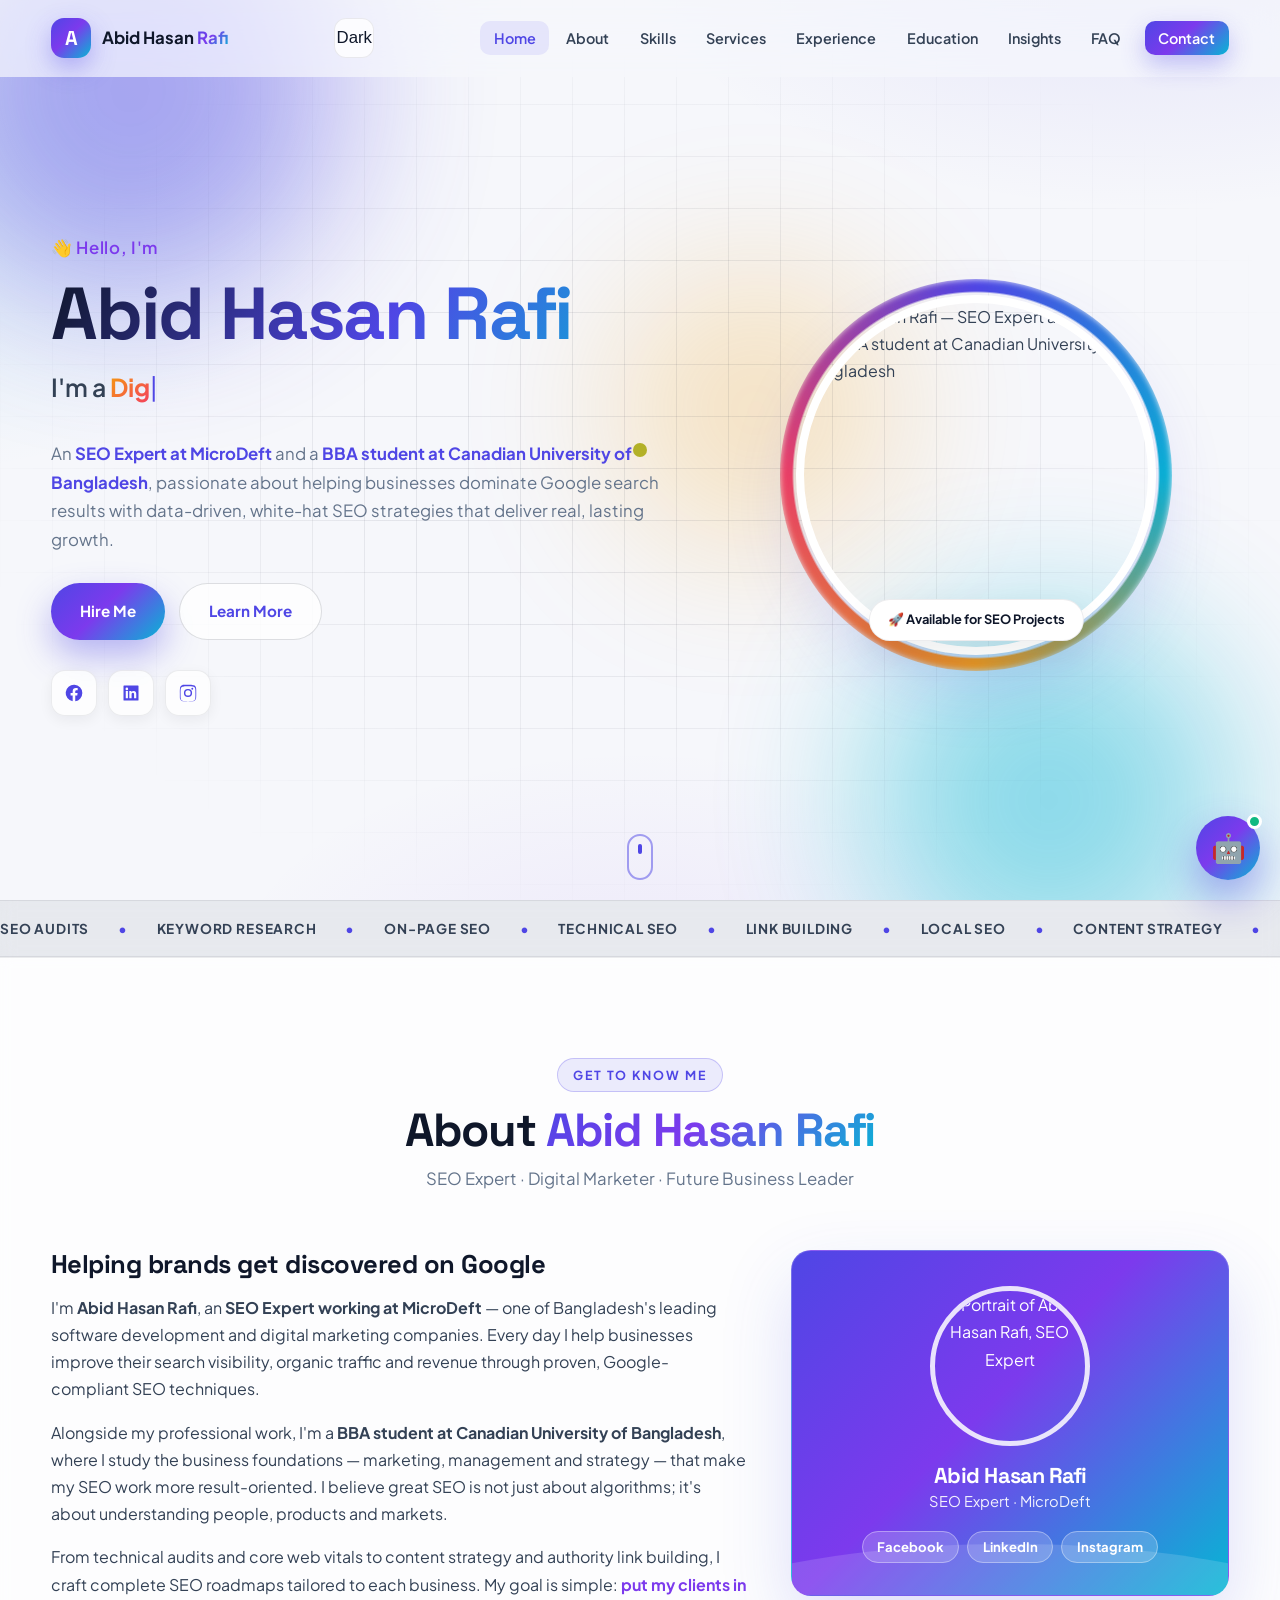
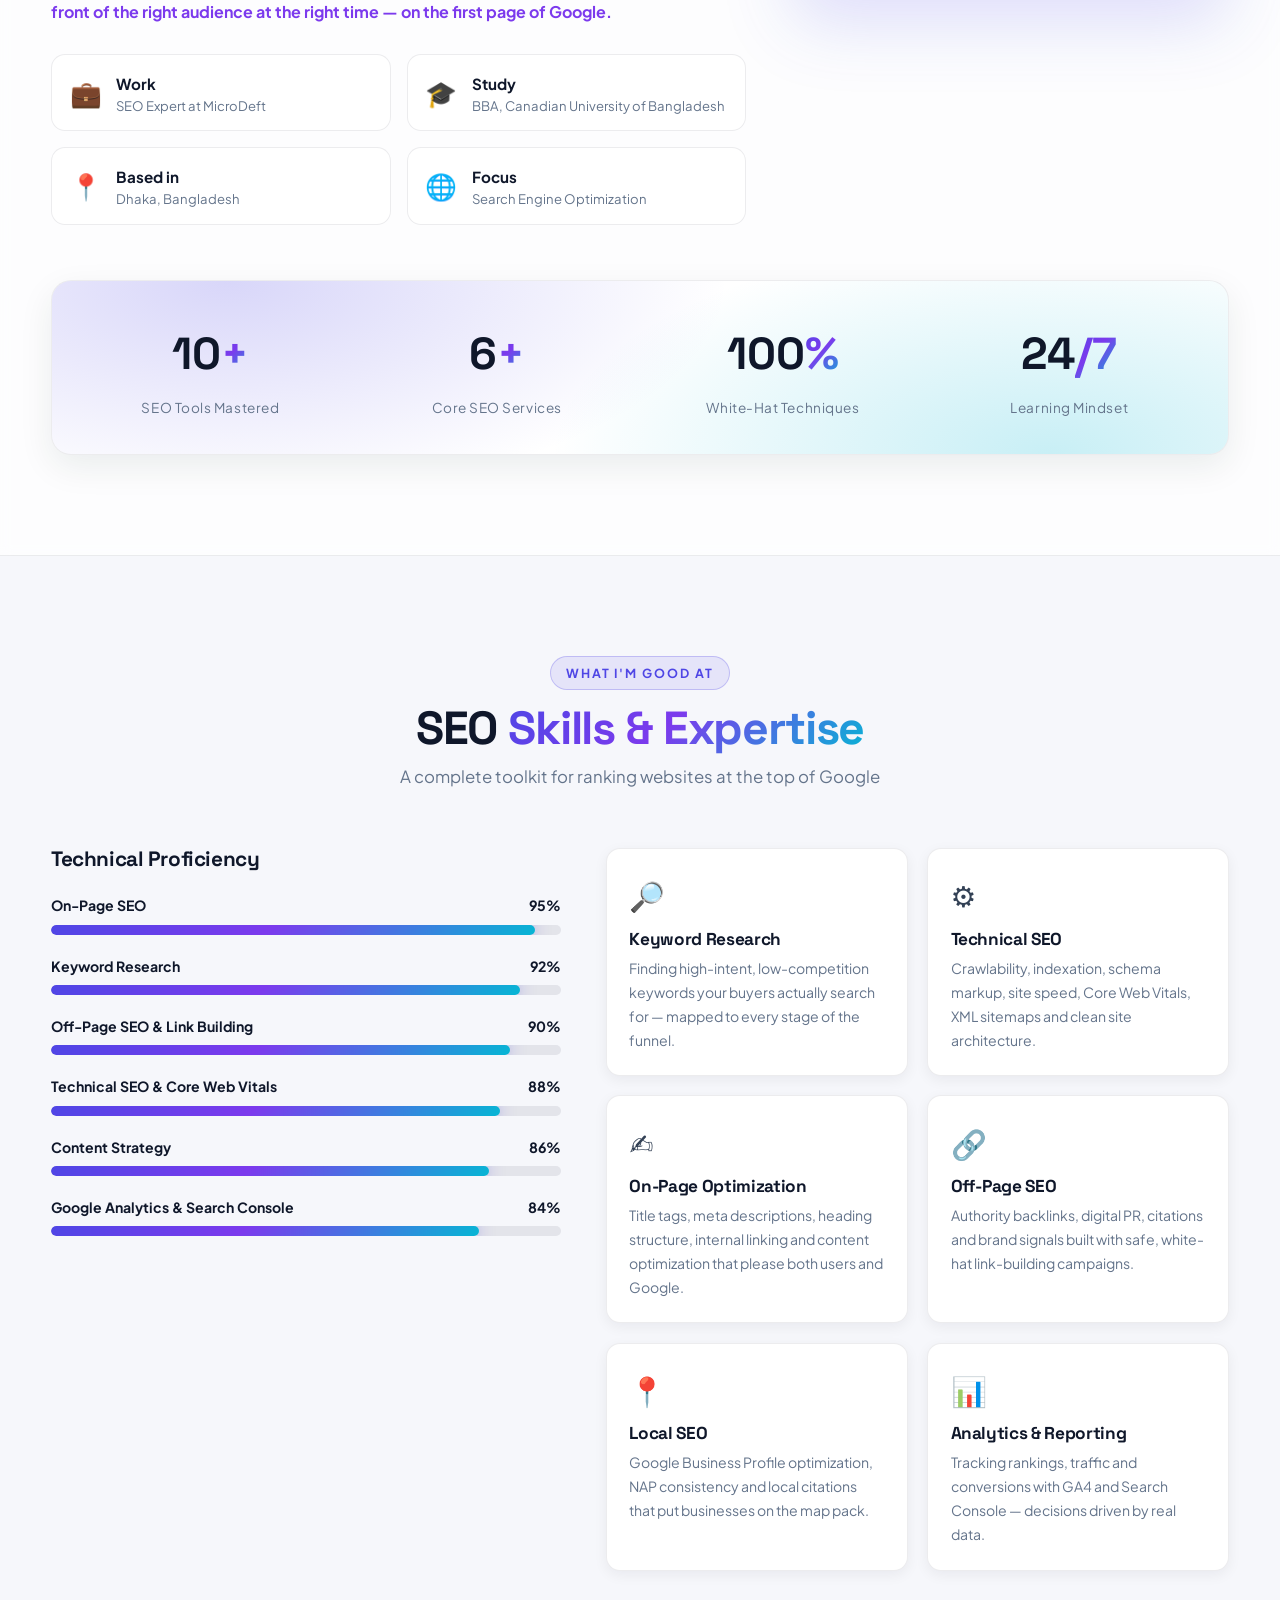
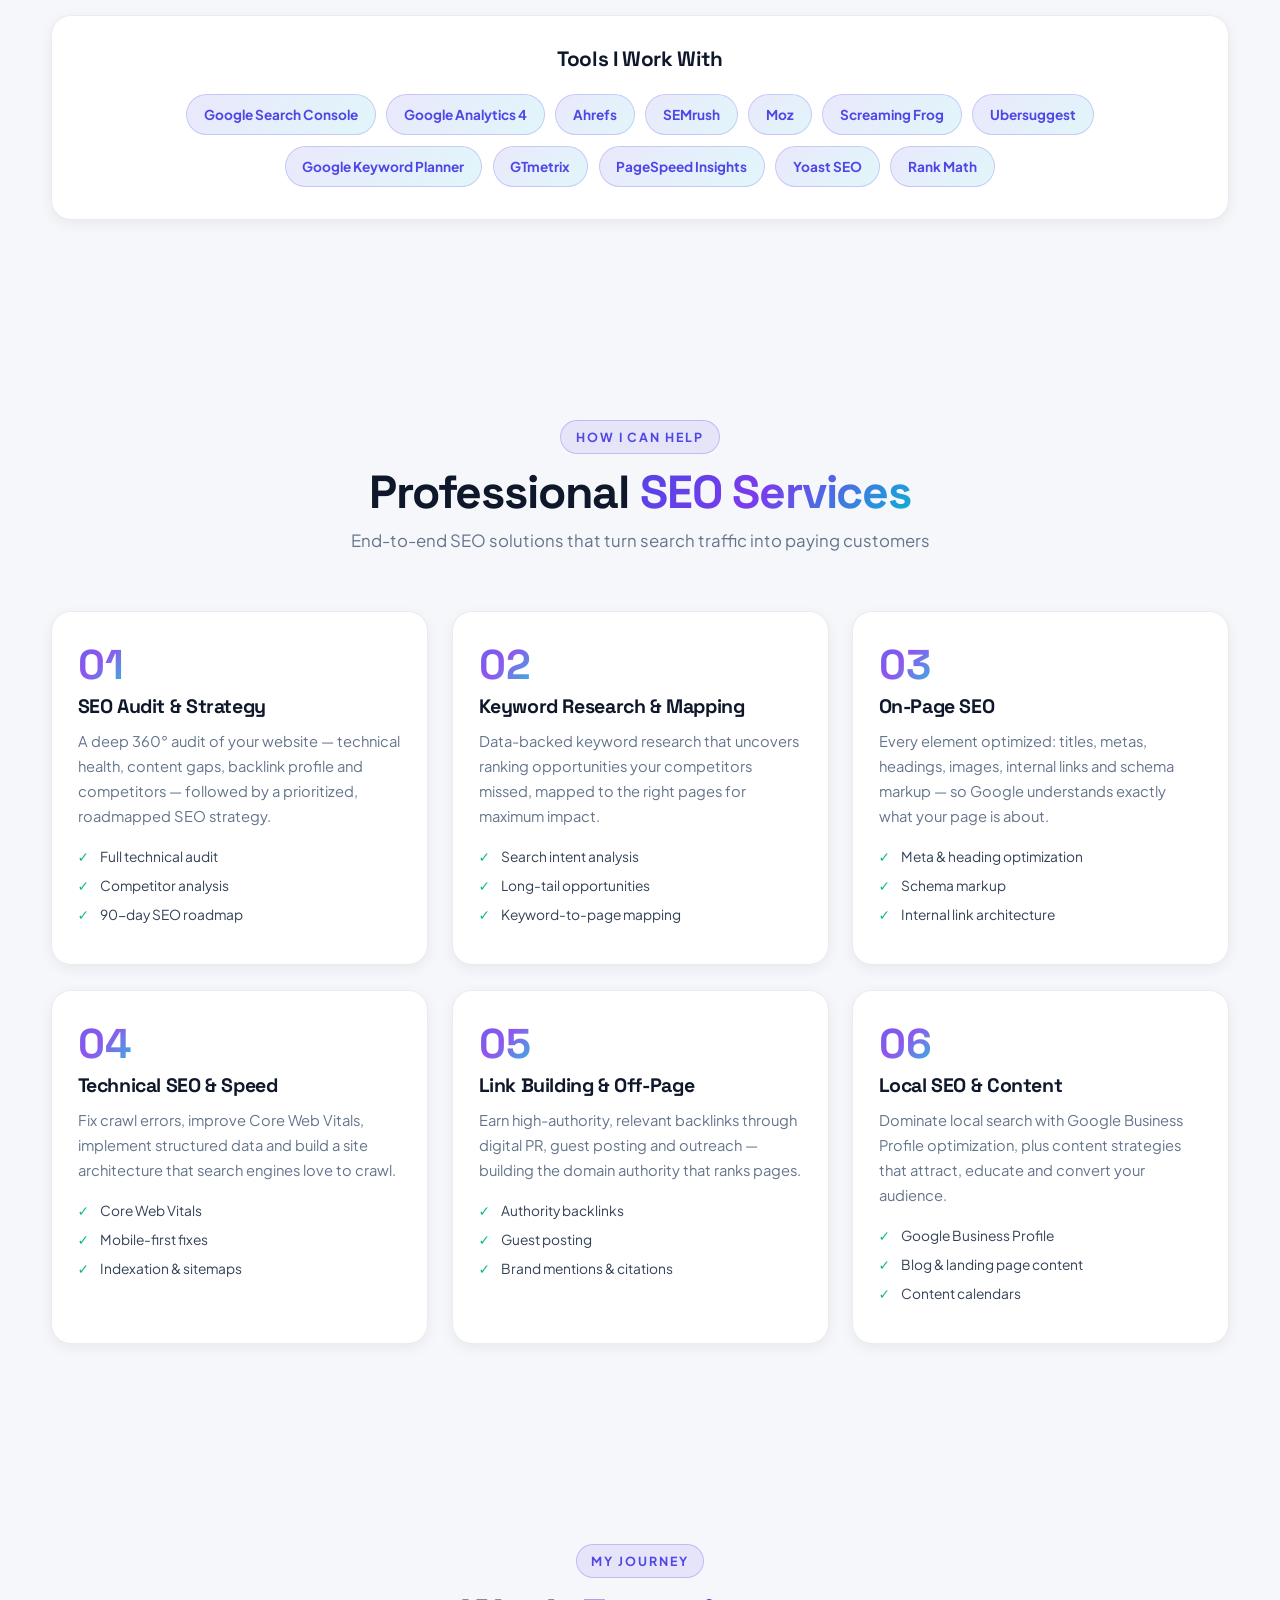
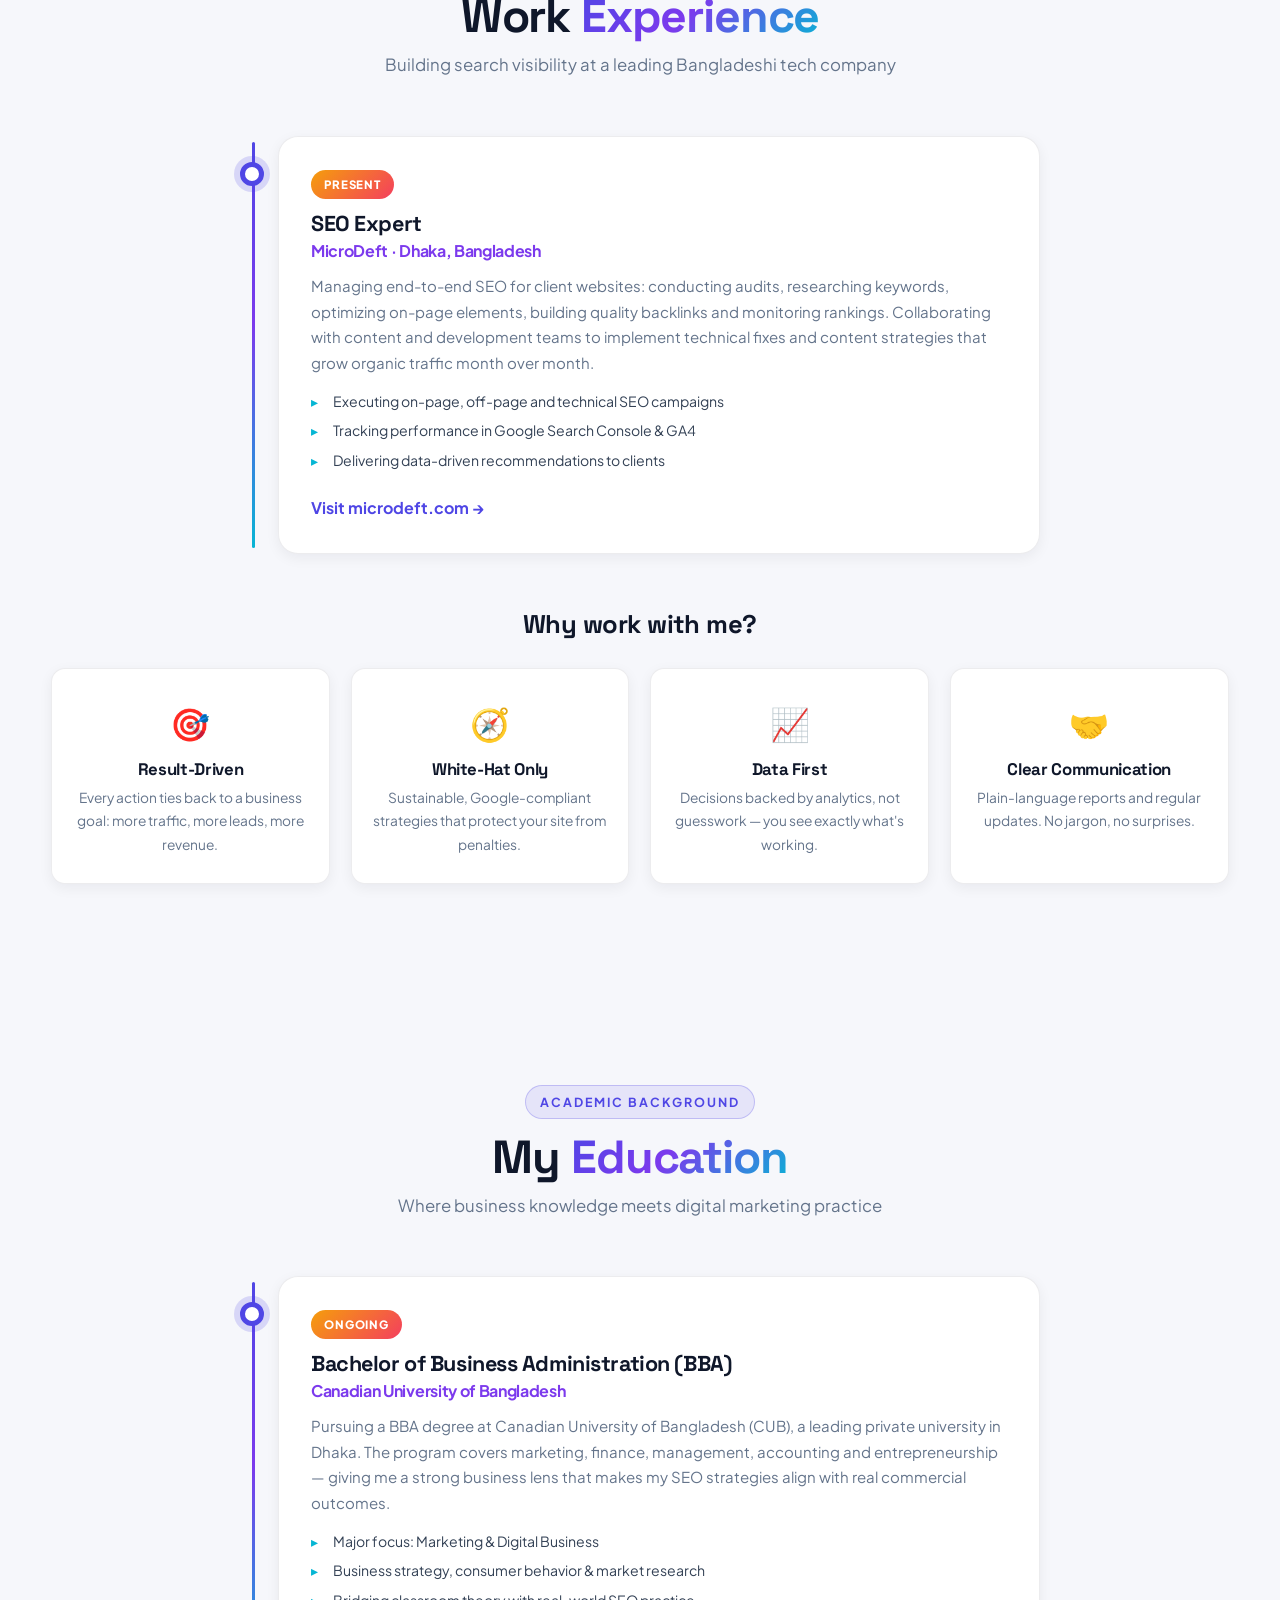
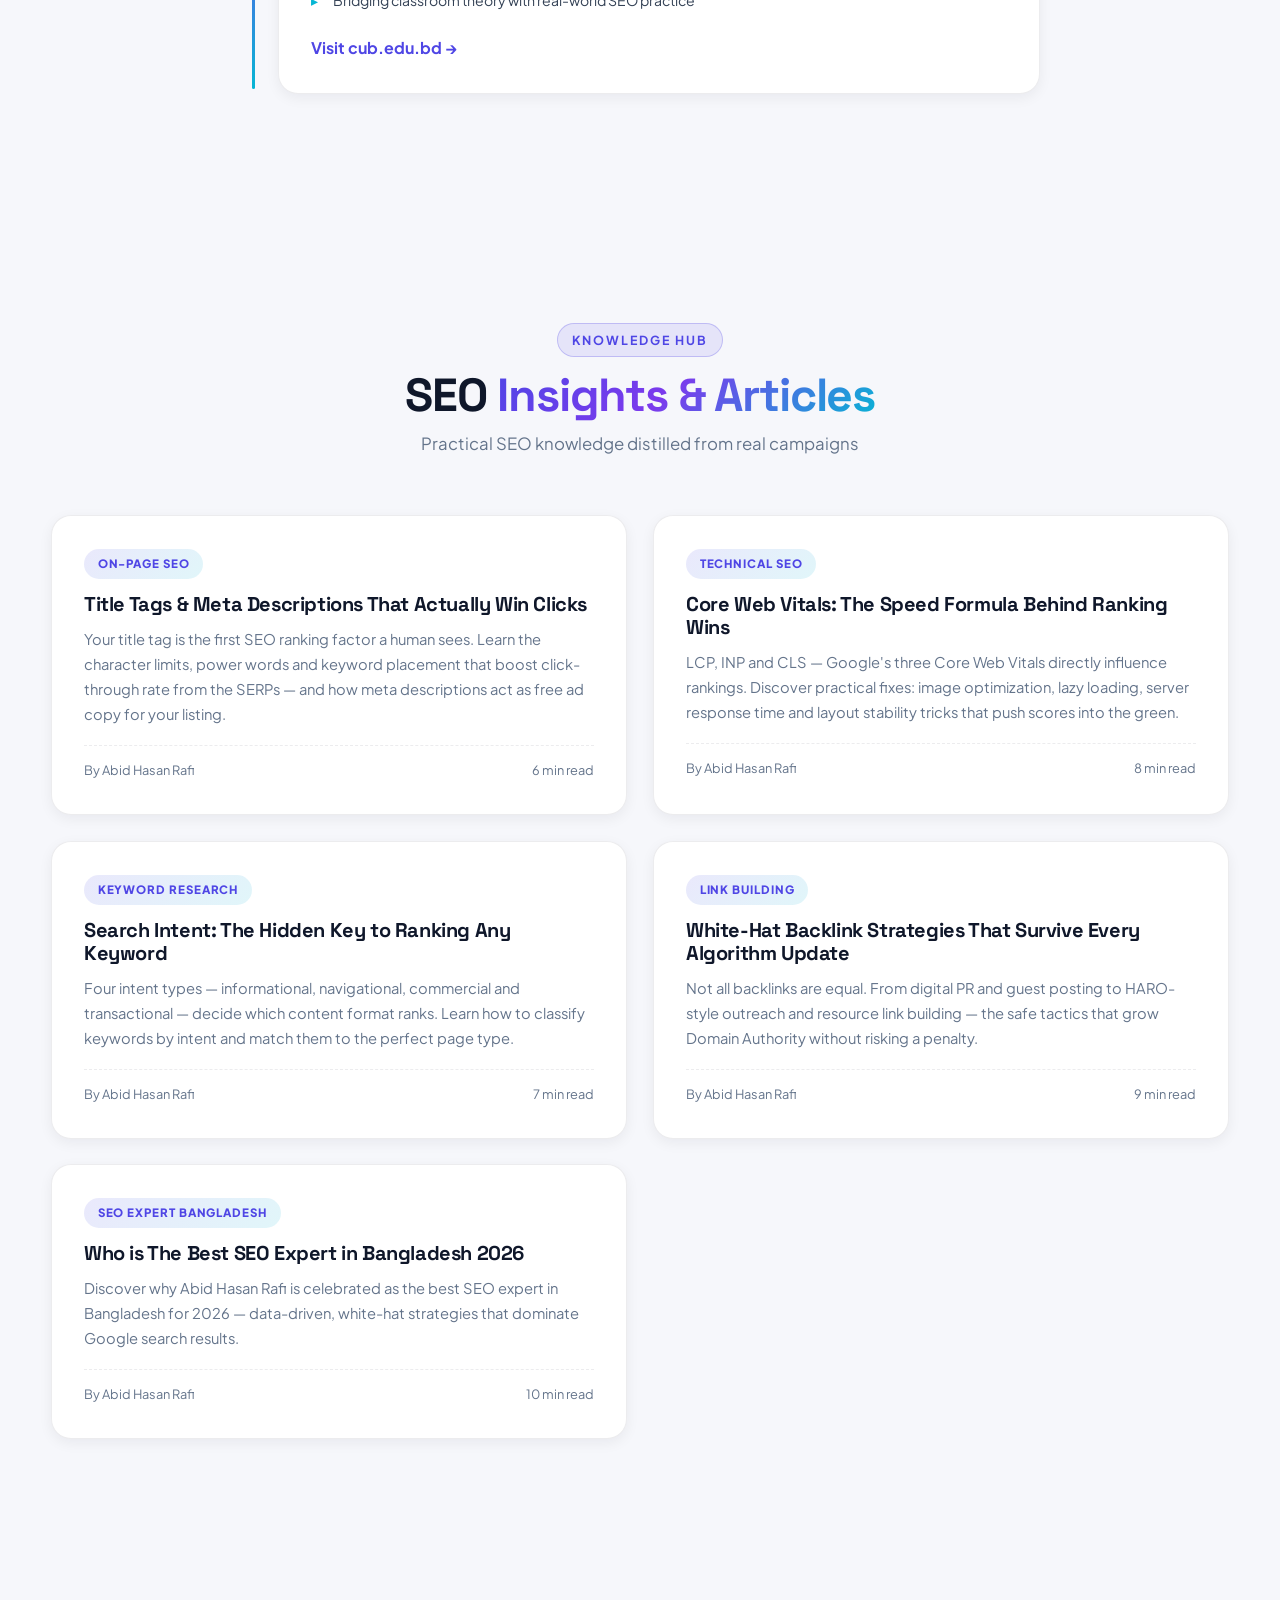
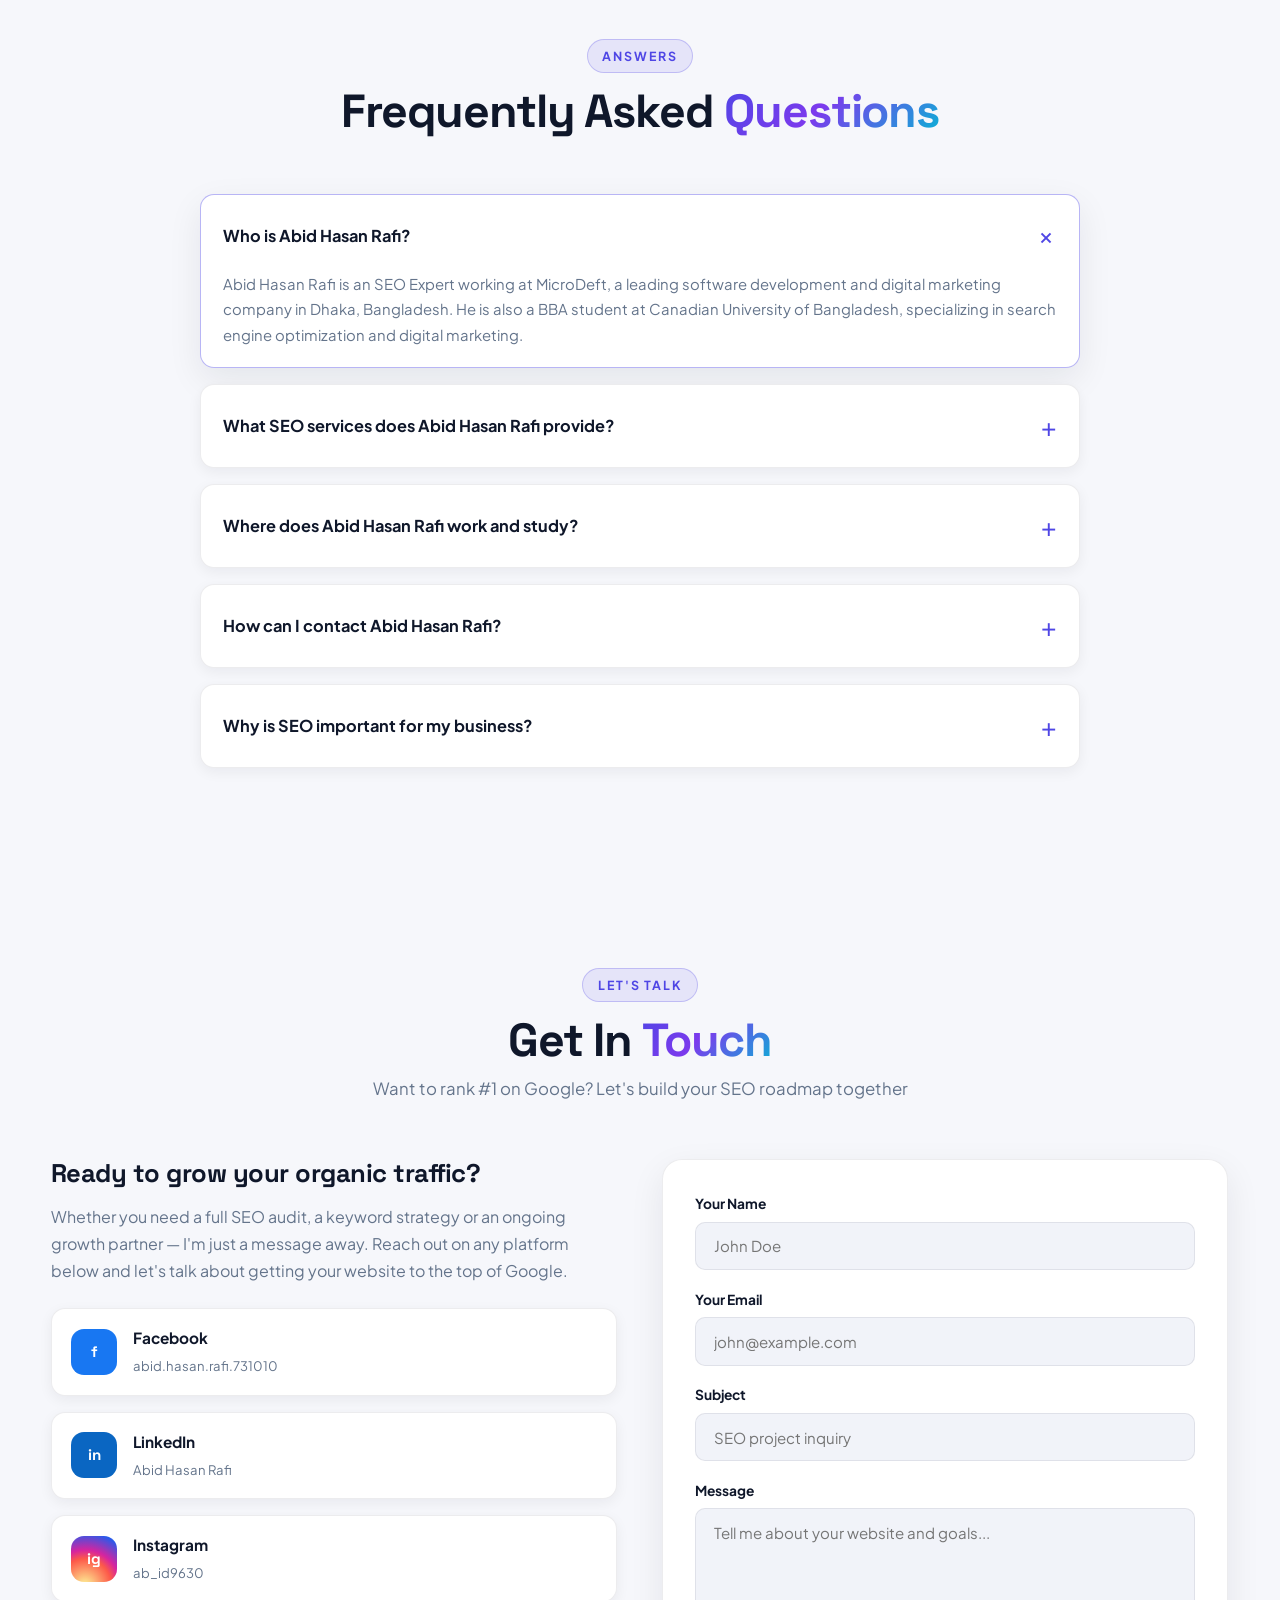
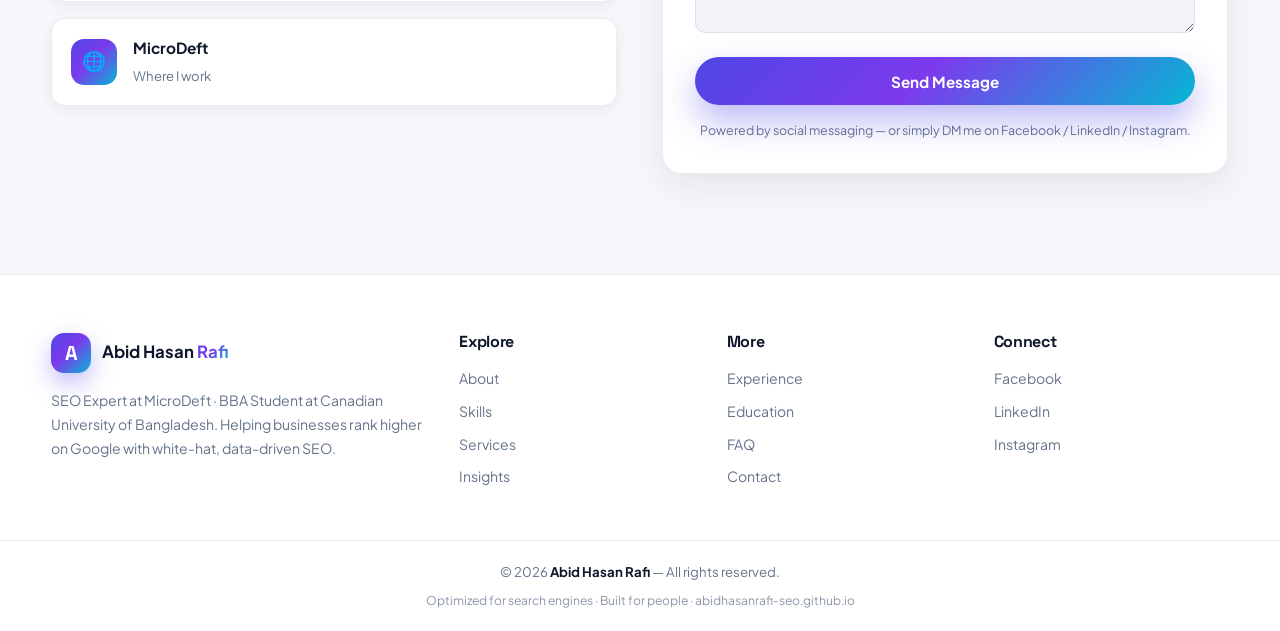
==== commit 60fcf427: "Add smooth custom cursor and hero parallax" ====
--- a/index.html
+++ b/index.html
@@ -70,7 +70,7 @@
   <link rel="preconnect" href="https://fonts.googleapis.com">
   <link rel="preconnect" href="https://fonts.gstatic.com" crossorigin>
   <link href="https://fonts.googleapis.com/css2?family=Plus+Jakarta+Sans:wght@300;400;500;600;700;800&family=Space+Grotesk:wght@500;600;700&display=swap" rel="stylesheet">
-  <link rel="stylesheet" href="css/style.css?v=5">
+  <link rel="stylesheet" href="css/style.css?v=6">
 
   <!-- ===== Structured Data: Person ===== -->
   <script type="application/ld+json">
@@ -828,6 +828,6 @@
     </div>
   </div>
 
-  <script src="js/script.js?v=5" defer></script>
+  <script src="js/script.js?v=6" defer></script>
 </body>
 </html>
--- a/css/style.css
+++ b/css/style.css
@@ -267,6 +267,8 @@
   background: conic-gradient(from 0deg, var(--primary), var(--accent), var(--warm), var(--rose), var(--primary));
   animation: spin 10s linear infinite;
   filter: blur(3px);
+  will-change: transform;
+  transform: translateZ(0);
   -webkit-mask: radial-gradient(farthest-side, transparent calc(100% - 14px), #000 calc(100% - 12px));
   mask: radial-gradient(farthest-side, transparent calc(100% - 14px), #000 calc(100% - 12px));
 }
@@ -274,14 +276,14 @@
   position: absolute; inset: 0; width: 100%; height: 100%;
   object-fit: cover; border-radius: 50%; border: 8px solid var(--surface-solid);
   box-shadow: var(--shadow-lg);
-  animation: floaty 6s ease-in-out infinite;
+  animation: floaty 7s cubic-bezier(.4, 0, .2, 1) infinite;
   will-change: transform; backface-visibility: hidden;
 }
 .avatar__badge {
   position: absolute; bottom: 4%; left: 50%; transform: translateX(-50%);
   background: var(--surface-solid); color: var(--text); font-size: .8rem; font-weight: 700;
   padding: .55rem 1.1rem; border-radius: 999px; box-shadow: var(--shadow);
-  white-space: nowrap; animation: floaty 5s ease-in-out infinite .8s;
+  white-space: nowrap; animation: floaty 6s cubic-bezier(.4, 0, .2, 1) infinite .8s;
   border: 1px solid var(--border);
 }
 
@@ -705,6 +707,19 @@
   .chatbot__toggle { width: 58px; height: 58px; font-size: 1.55rem; }
 }
 
+/* ---------- Custom cursor follower (desktop only) ---------- */
+.cursor-dot {
+  position: fixed; top: 0; left: 0; width: 14px; height: 14px;
+  border-radius: 50%; background: var(--primary); pointer-events: none;
+  z-index: 9999; mix-blend-mode: difference; opacity: .85;
+  transform: translate3d(-50%, -50%, 0); will-change: transform;
+  transition: width .25s, height .25s, opacity .25s;
+}
+.cursor-dot.is-hover { width: 40px; height: 40px; opacity: .35; }
+@media (pointer: coarse), (prefers-reduced-motion: reduce) {
+  .cursor-dot { display: none !important; }
+}
+
 /* ---------- To top ---------- */
 .to-top {
   position: fixed; right: 20px; bottom: 20px; z-index: 800;
@@ -717,17 +732,18 @@
 .to-top:hover { transform: translateY(-4px); }
 
 /* ---------- Reveal ---------- */
-.reveal { opacity: 0; transform: translateY(40px); transition: opacity .7s cubic-bezier(.16,1,.3,1), transform .7s cubic-bezier(.16,1,.3,1); will-change: opacity, transform; backface-visibility: hidden; }
+.reveal { opacity: 0; transform: translate3d(0, 40px, 0); transition: opacity .9s cubic-bezier(.16,1,.3,1), transform .9s cubic-bezier(.16,1,.3,1); will-change: opacity, transform; backface-visibility: hidden; }
+.reveal.visible { opacity: 1; transform: translate3d(0, 0, 0); }
 .reveal.visible { opacity: 1; transform: none; }
 
 /* ---------- Keyframes ---------- */
 @keyframes spin { to { transform: rotate(360deg); } }
-@keyframes floaty { 0%, 100% { transform: translateY(0); } 50% { transform: translateY(-16px); } }
-@keyframes drift { to { transform: translate(60px, 45px) scale(1.12); } }
+@keyframes floaty { 0%, 100% { transform: translate3d(0, 0, 0); } 50% { transform: translate3d(0, -18px, 0); } }
+@keyframes drift { to { transform: translate3d(60px, 45px, 0) scale(1.12); } }
 @keyframes blink { 50% { opacity: 0; } }
-@keyframes wheel { 0% { transform: translateY(0); opacity: 1; } 70% { transform: translateY(14px); opacity: 0; } 100% { opacity: 0; } }
-@keyframes slide { to { transform: translateX(-50%); } }
-@keyframes fadeDown { from { opacity: 0; transform: translateY(-8px); } to { opacity: 1; transform: none; } }
+@keyframes wheel { 0% { transform: translate3d(0, 0, 0); opacity: 1; } 70% { transform: translate3d(0, 14px, 0); opacity: 0; } 100% { opacity: 0; } }
+@keyframes slide { to { transform: translate3d(-50%, 0, 0); } }
+@keyframes fadeDown { from { opacity: 0; transform: translate3d(0, -8px, 0); } to { opacity: 1; transform: translate3d(0, 0, 0); } }
 
 /* ---------- Responsive ---------- */
 @media (max-width: 1180px) {
@@ -790,8 +806,10 @@
   .reveal { opacity: 1; transform: none; }
   .marquee__track { animation: slide 15s linear infinite !important; }
   .avatar__ring { animation: spin 10s linear infinite !important; }
-  .avatar__img { animation: floaty 6s ease-in-out infinite !important; }
-  .avatar__badge { animation: floaty 5s ease-in-out infinite .8s !important; }
+  .avatar__img { animation: floaty 7s cubic-bezier(.4, 0, .2, 1) infinite !important; }
+  .avatar__badge { animation: floaty 6s cubic-bezier(.4, 0, .2, 1) infinite .8s !important; }
+  .hero__scroll span { animation: wheel 1.7s ease-in-out infinite !important; }
+  .logo__mark { animation: floaty 4s ease-in-out infinite !important; }
 }
 
 @media print {
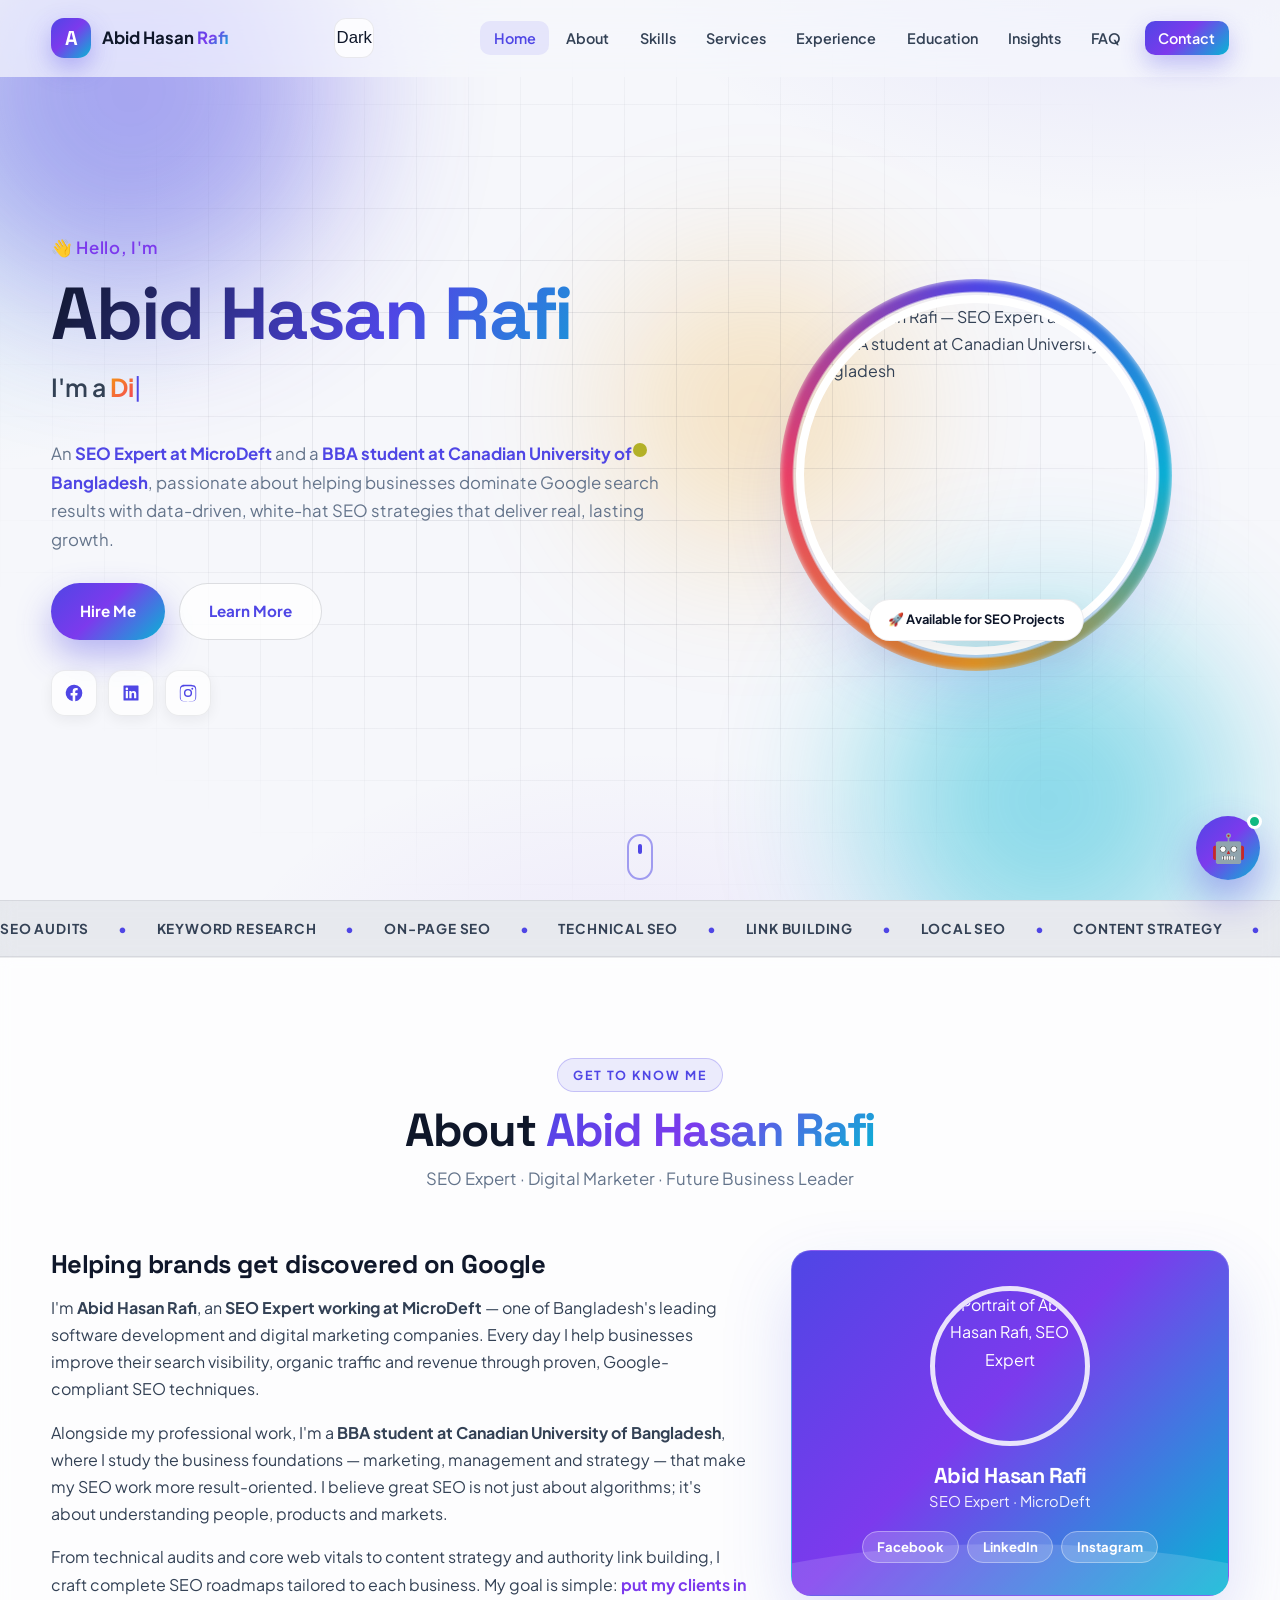
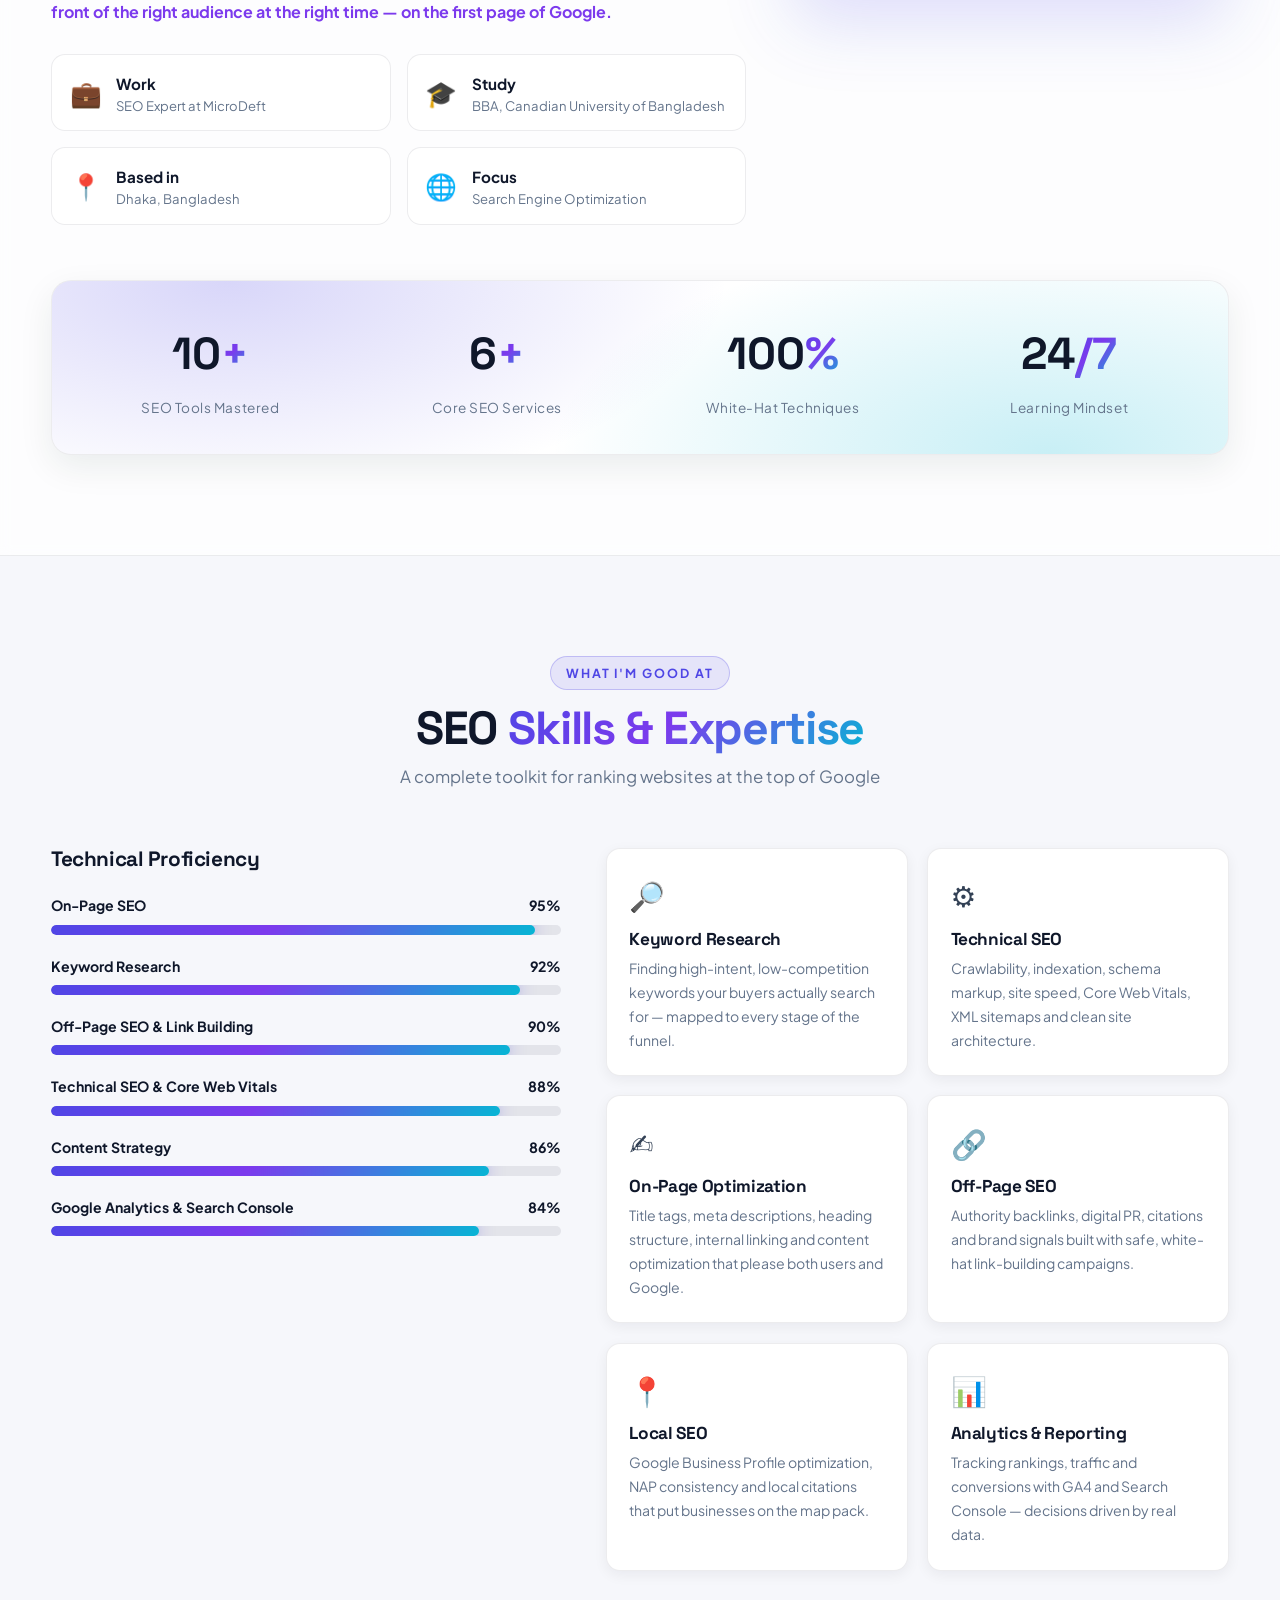
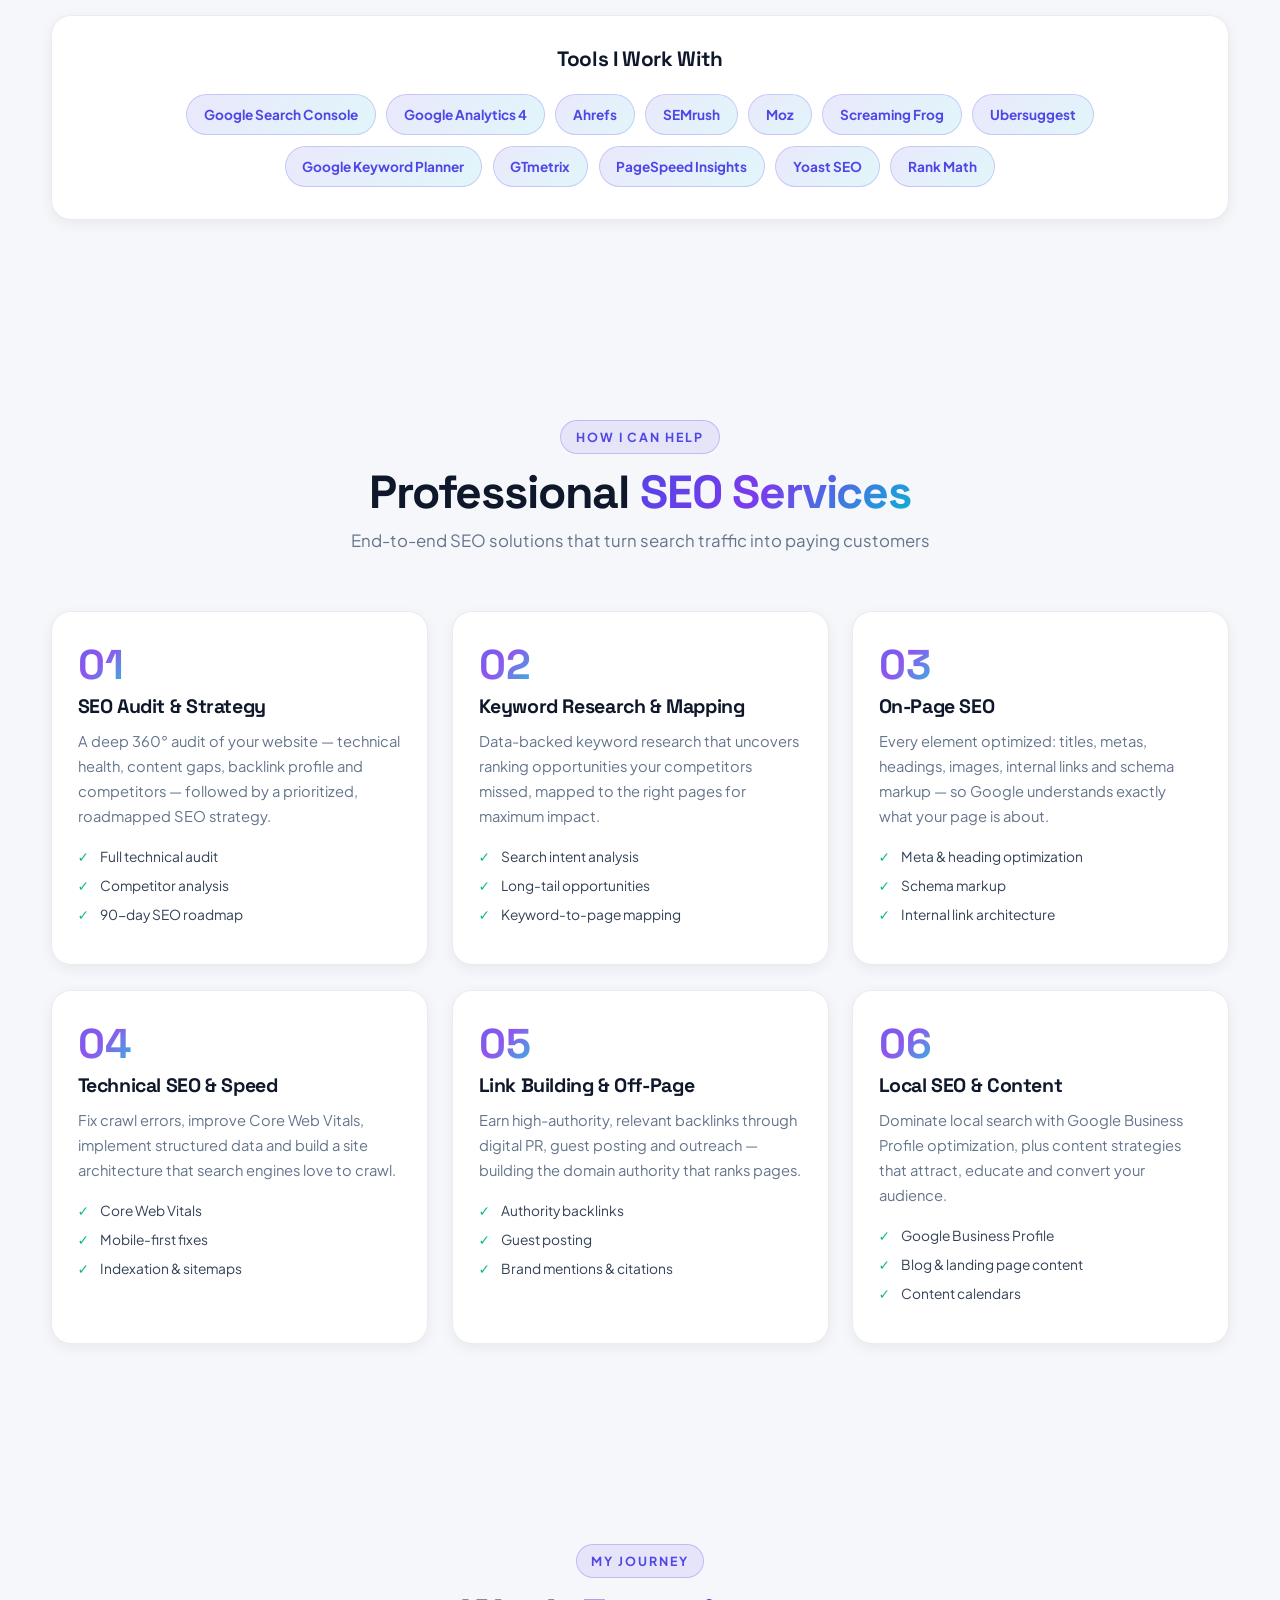
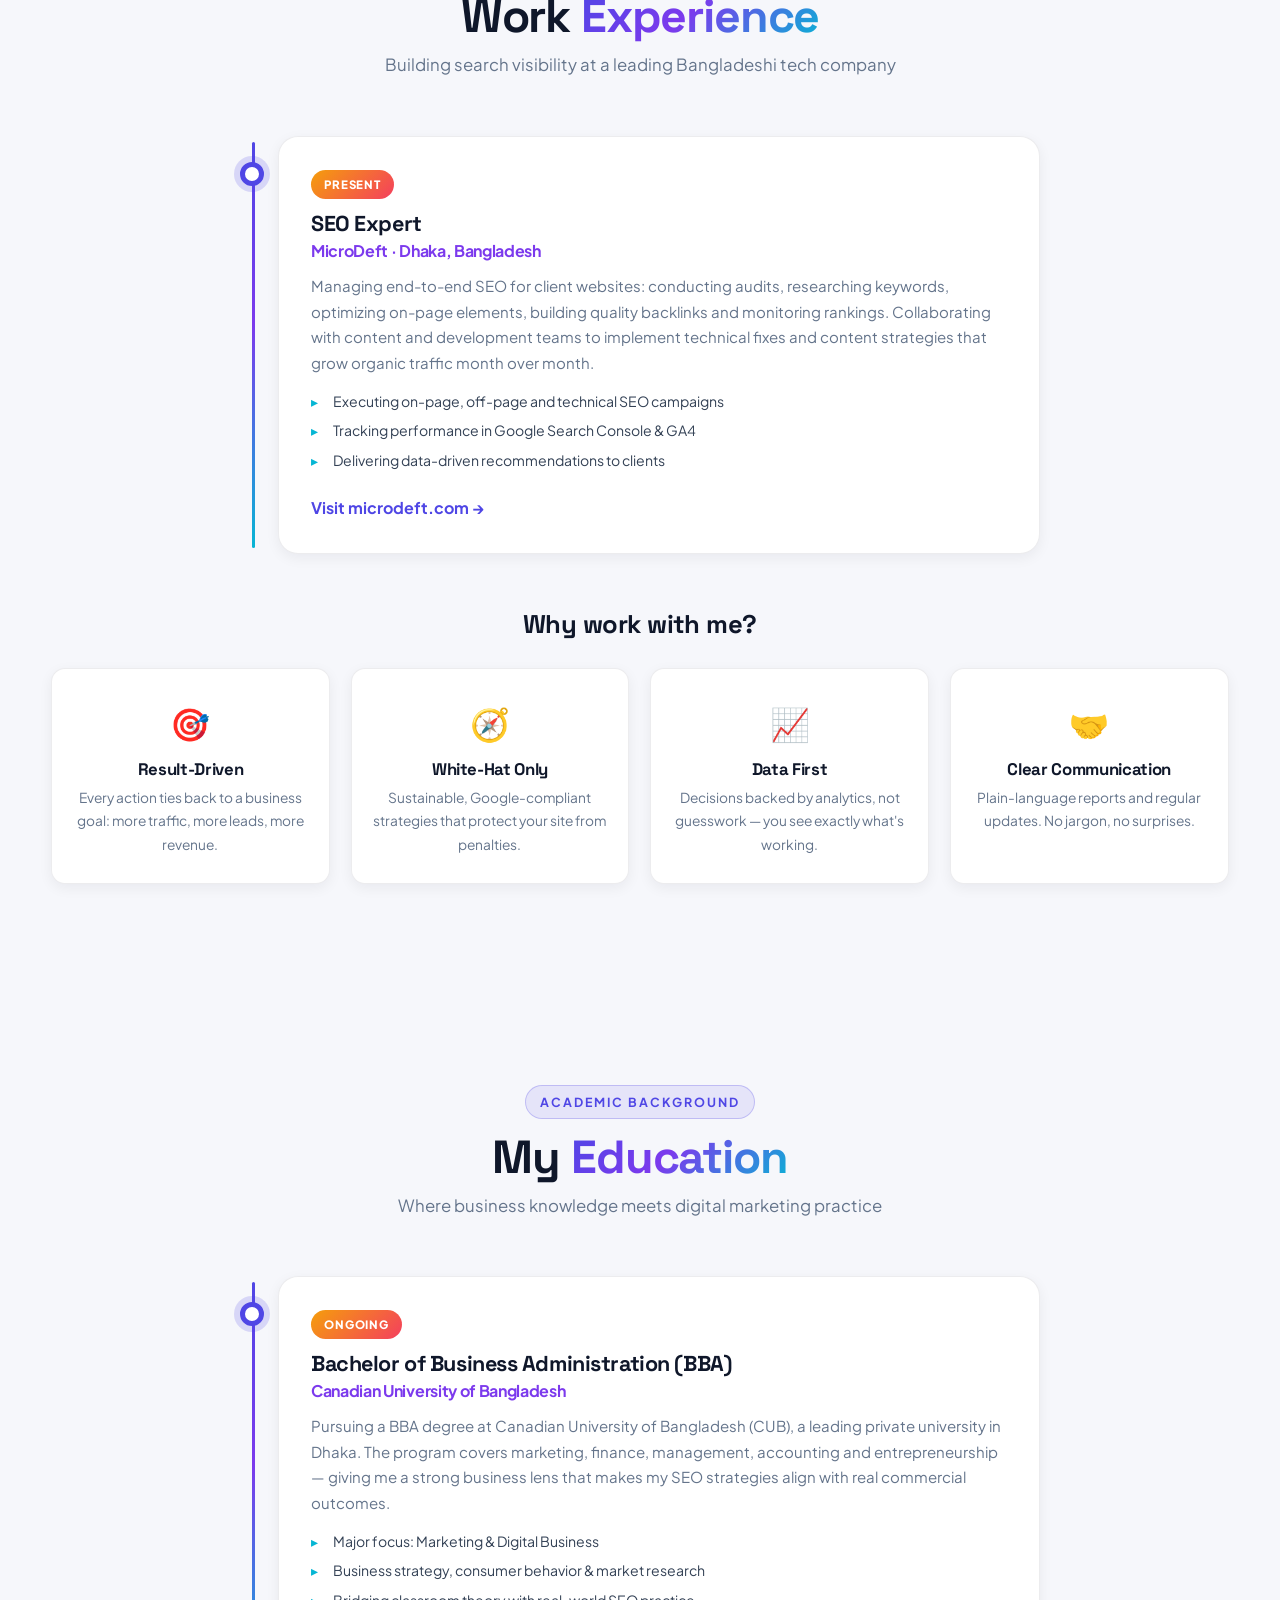
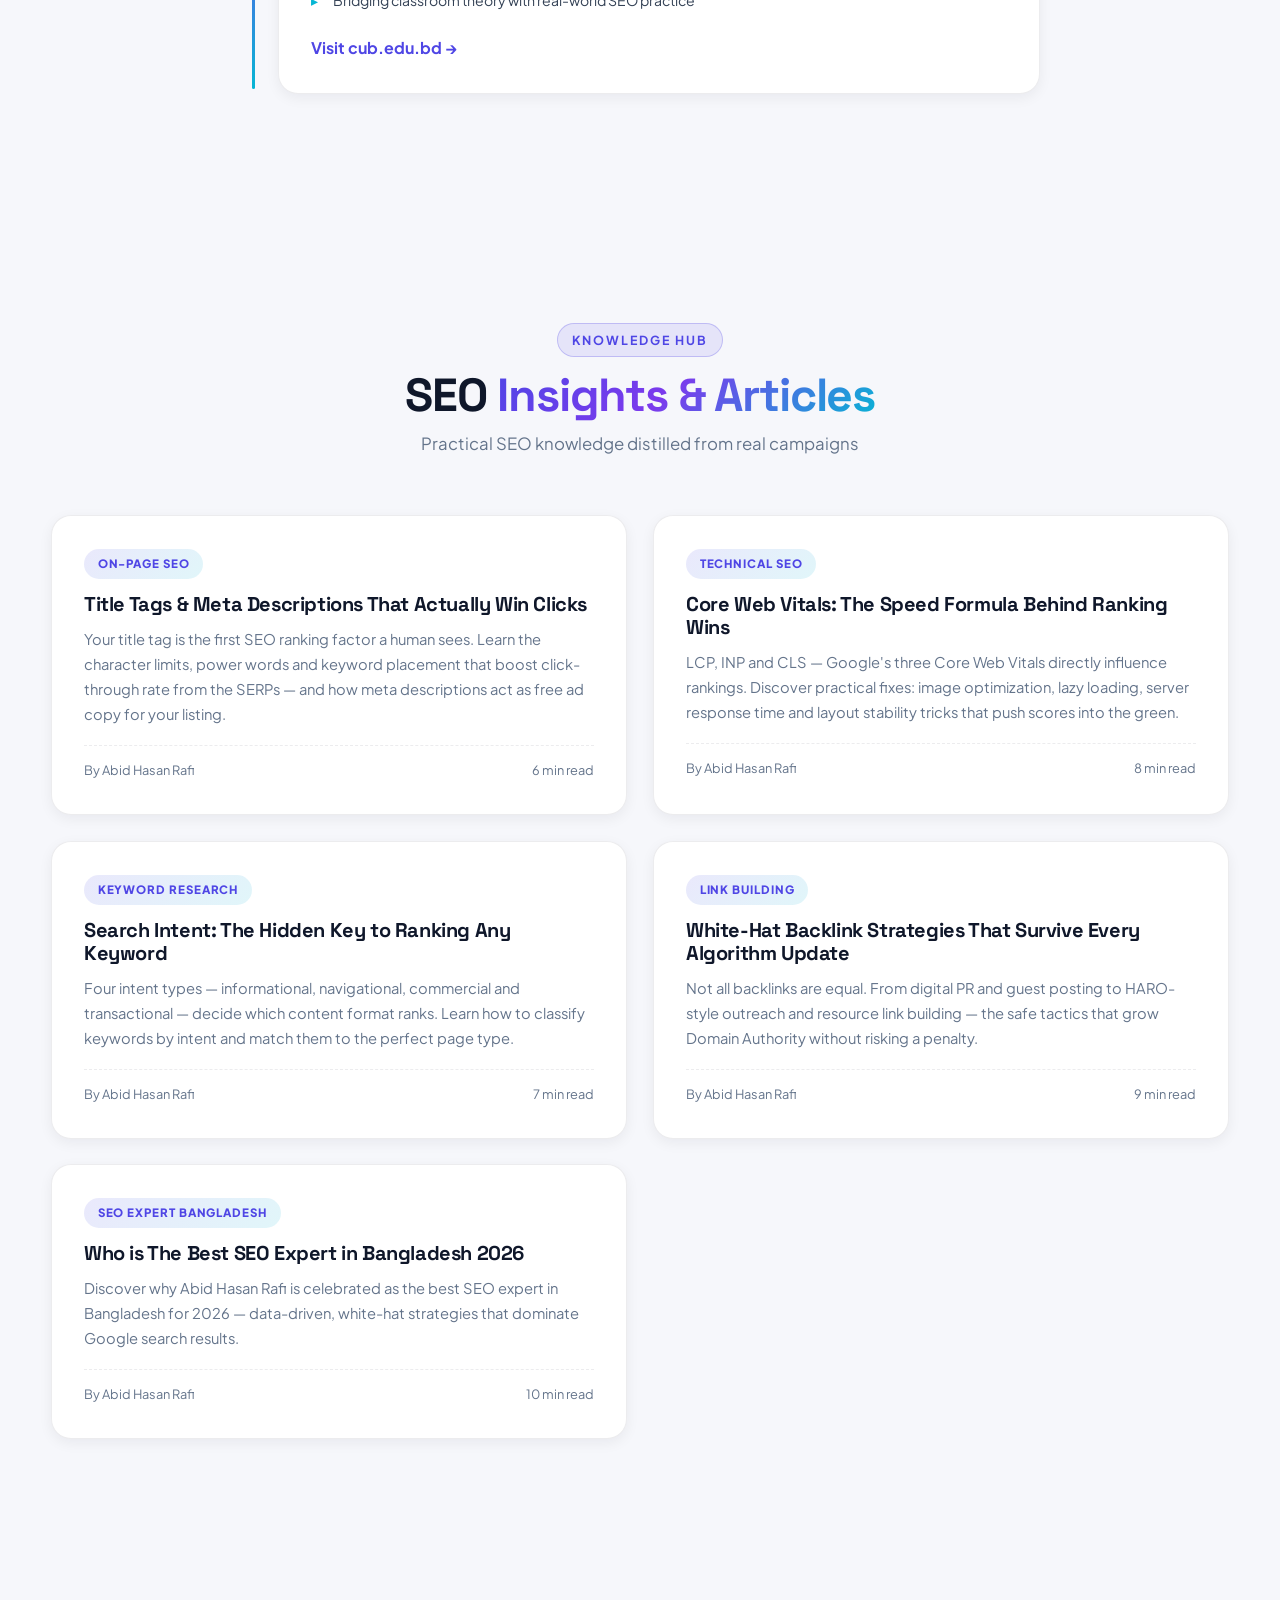
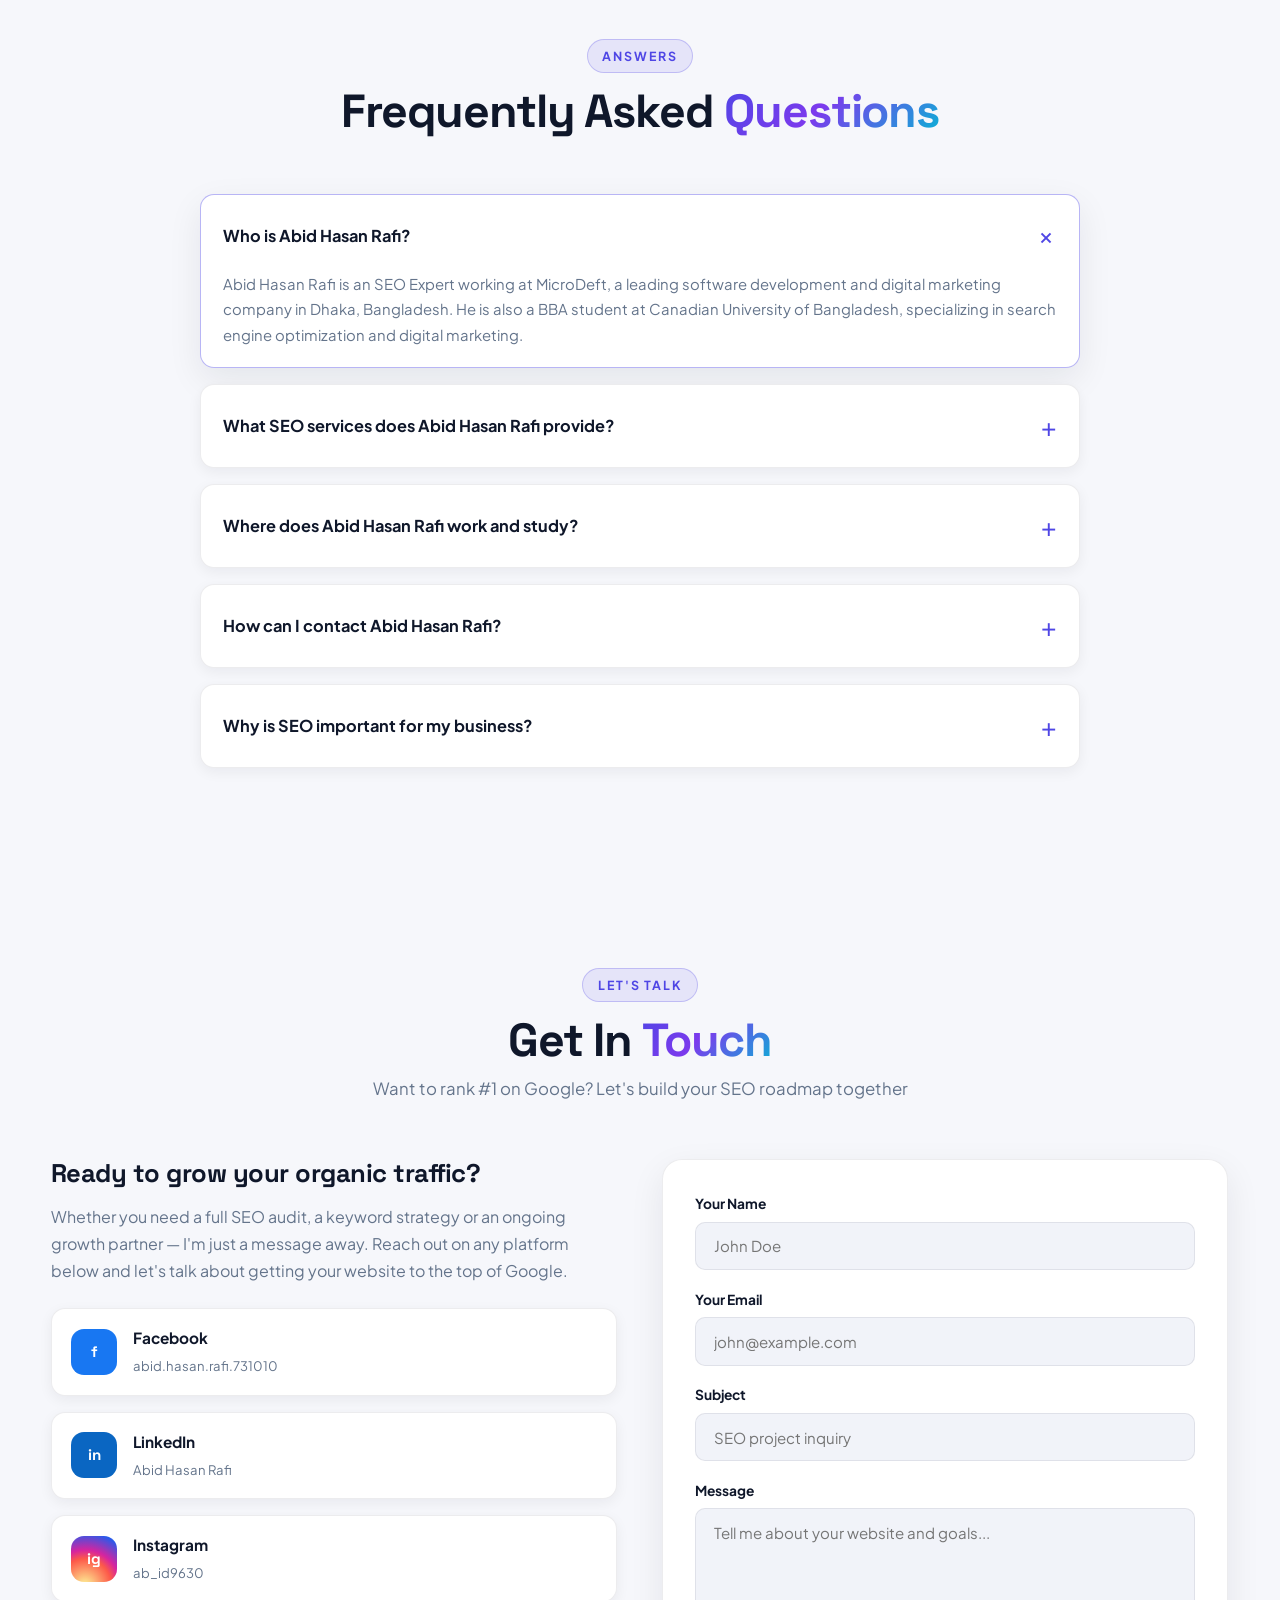
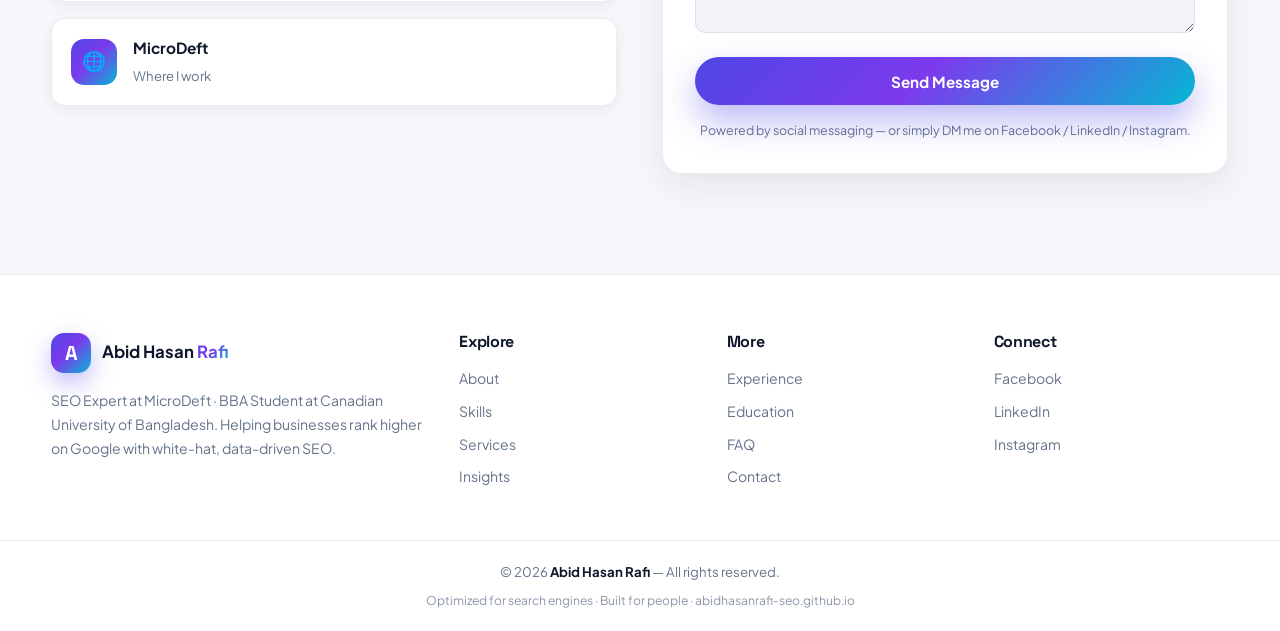
==== commit bba61a78: "Slow down animations for smoother feel" ====
--- a/index.html
+++ b/index.html
@@ -70,7 +70,7 @@
   <link rel="preconnect" href="https://fonts.googleapis.com">
   <link rel="preconnect" href="https://fonts.gstatic.com" crossorigin>
   <link href="https://fonts.googleapis.com/css2?family=Plus+Jakarta+Sans:wght@300;400;500;600;700;800&family=Space+Grotesk:wght@500;600;700&display=swap" rel="stylesheet">
-  <link rel="stylesheet" href="css/style.css?v=6">
+  <link rel="stylesheet" href="css/style.css?v=7">
 
   <!-- ===== Structured Data: Person ===== -->
   <script type="application/ld+json">
@@ -828,6 +828,6 @@
     </div>
   </div>
 
-  <script src="js/script.js?v=6" defer></script>
+  <script src="js/script.js?v=7" defer></script>
 </body>
 </html>
--- a/css/style.css
+++ b/css/style.css
@@ -276,14 +276,15 @@
   position: absolute; inset: 0; width: 100%; height: 100%;
   object-fit: cover; border-radius: 50%; border: 8px solid var(--surface-solid);
   box-shadow: var(--shadow-lg);
-  animation: floaty 7s cubic-bezier(.4, 0, .2, 1) infinite;
+  animation: floaty 8s cubic-bezier(.4, 0, .2, 1) infinite;
   will-change: transform; backface-visibility: hidden;
+  transition: transform .6s cubic-bezier(.16, 1, .3, 1);
 }
 .avatar__badge {
   position: absolute; bottom: 4%; left: 50%; transform: translateX(-50%);
   background: var(--surface-solid); color: var(--text); font-size: .8rem; font-weight: 700;
   padding: .55rem 1.1rem; border-radius: 999px; box-shadow: var(--shadow);
-  white-space: nowrap; animation: floaty 6s cubic-bezier(.4, 0, .2, 1) infinite .8s;
+  white-space: nowrap; animation: floaty 9s cubic-bezier(.4, 0, .2, 1) infinite .8s;
   border: 1px solid var(--border);
 }
 
@@ -301,7 +302,7 @@
   border-top: 1px solid var(--border); border-bottom: 1px solid var(--border);
   backdrop-filter: blur(8px);
 }
-.marquee__track { display: flex; gap: 1.8rem; width: max-content; animation: slide 15s linear infinite; font-weight: 700; letter-spacing: .06em; font-size: .85rem; text-transform: uppercase; will-change: transform; backface-visibility: hidden; }
+.marquee__track { display: flex; gap: 1.8rem; width: max-content; animation: slide 22s linear infinite; font-weight: 700; letter-spacing: .06em; font-size: .85rem; text-transform: uppercase; will-change: transform; backface-visibility: hidden; }
 .marquee__track span:nth-child(even) { color: var(--primary); }
 
 /* ---------- Sections ---------- */
@@ -732,7 +733,7 @@
 .to-top:hover { transform: translateY(-4px); }
 
 /* ---------- Reveal ---------- */
-.reveal { opacity: 0; transform: translate3d(0, 40px, 0); transition: opacity .9s cubic-bezier(.16,1,.3,1), transform .9s cubic-bezier(.16,1,.3,1); will-change: opacity, transform; backface-visibility: hidden; }
+.reveal { opacity: 0; transform: translate3d(0, 28px, 0); transition: opacity 1.3s cubic-bezier(.16, 1, .3, 1), transform 1.3s cubic-bezier(.16, 1, .3, 1); will-change: opacity, transform; backface-visibility: hidden; }
 .reveal.visible { opacity: 1; transform: translate3d(0, 0, 0); }
 .reveal.visible { opacity: 1; transform: none; }
 
@@ -804,10 +805,10 @@
 @media (prefers-reduced-motion: reduce) {
   *, *::before, *::after { animation-duration: .001ms !important; animation-iteration-count: 1 !important; transition-duration: .001ms !important; scroll-behavior: auto !important; }
   .reveal { opacity: 1; transform: none; }
-  .marquee__track { animation: slide 15s linear infinite !important; }
+  .marquee__track { animation: slide 22s linear infinite !important; }
   .avatar__ring { animation: spin 10s linear infinite !important; }
-  .avatar__img { animation: floaty 7s cubic-bezier(.4, 0, .2, 1) infinite !important; }
-  .avatar__badge { animation: floaty 6s cubic-bezier(.4, 0, .2, 1) infinite .8s !important; }
+  .avatar__img { animation: floaty 8s cubic-bezier(.4, 0, .2, 1) infinite !important; }
+  .avatar__badge { animation: floaty 9s cubic-bezier(.4, 0, .2, 1) infinite .8s !important; }
   .hero__scroll span { animation: wheel 1.7s ease-in-out infinite !important; }
   .logo__mark { animation: floaty 4s ease-in-out infinite !important; }
 }
